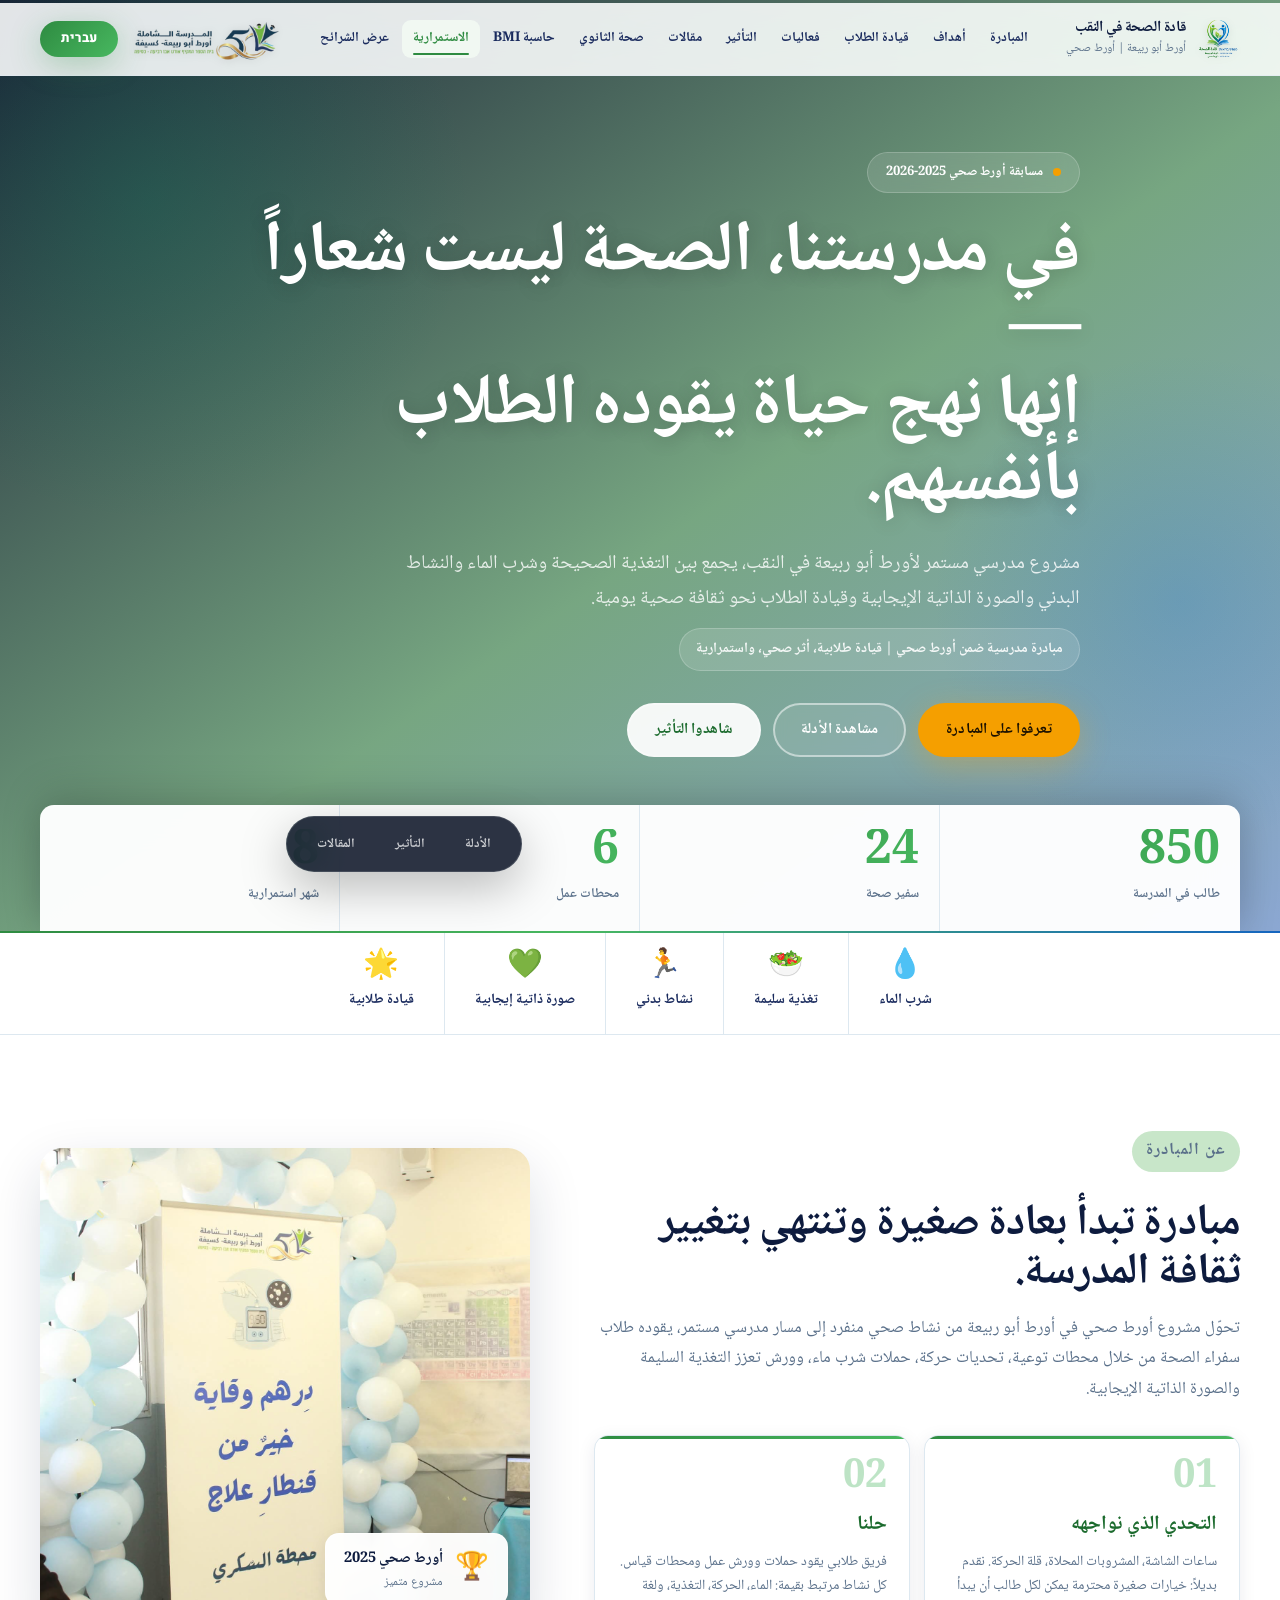
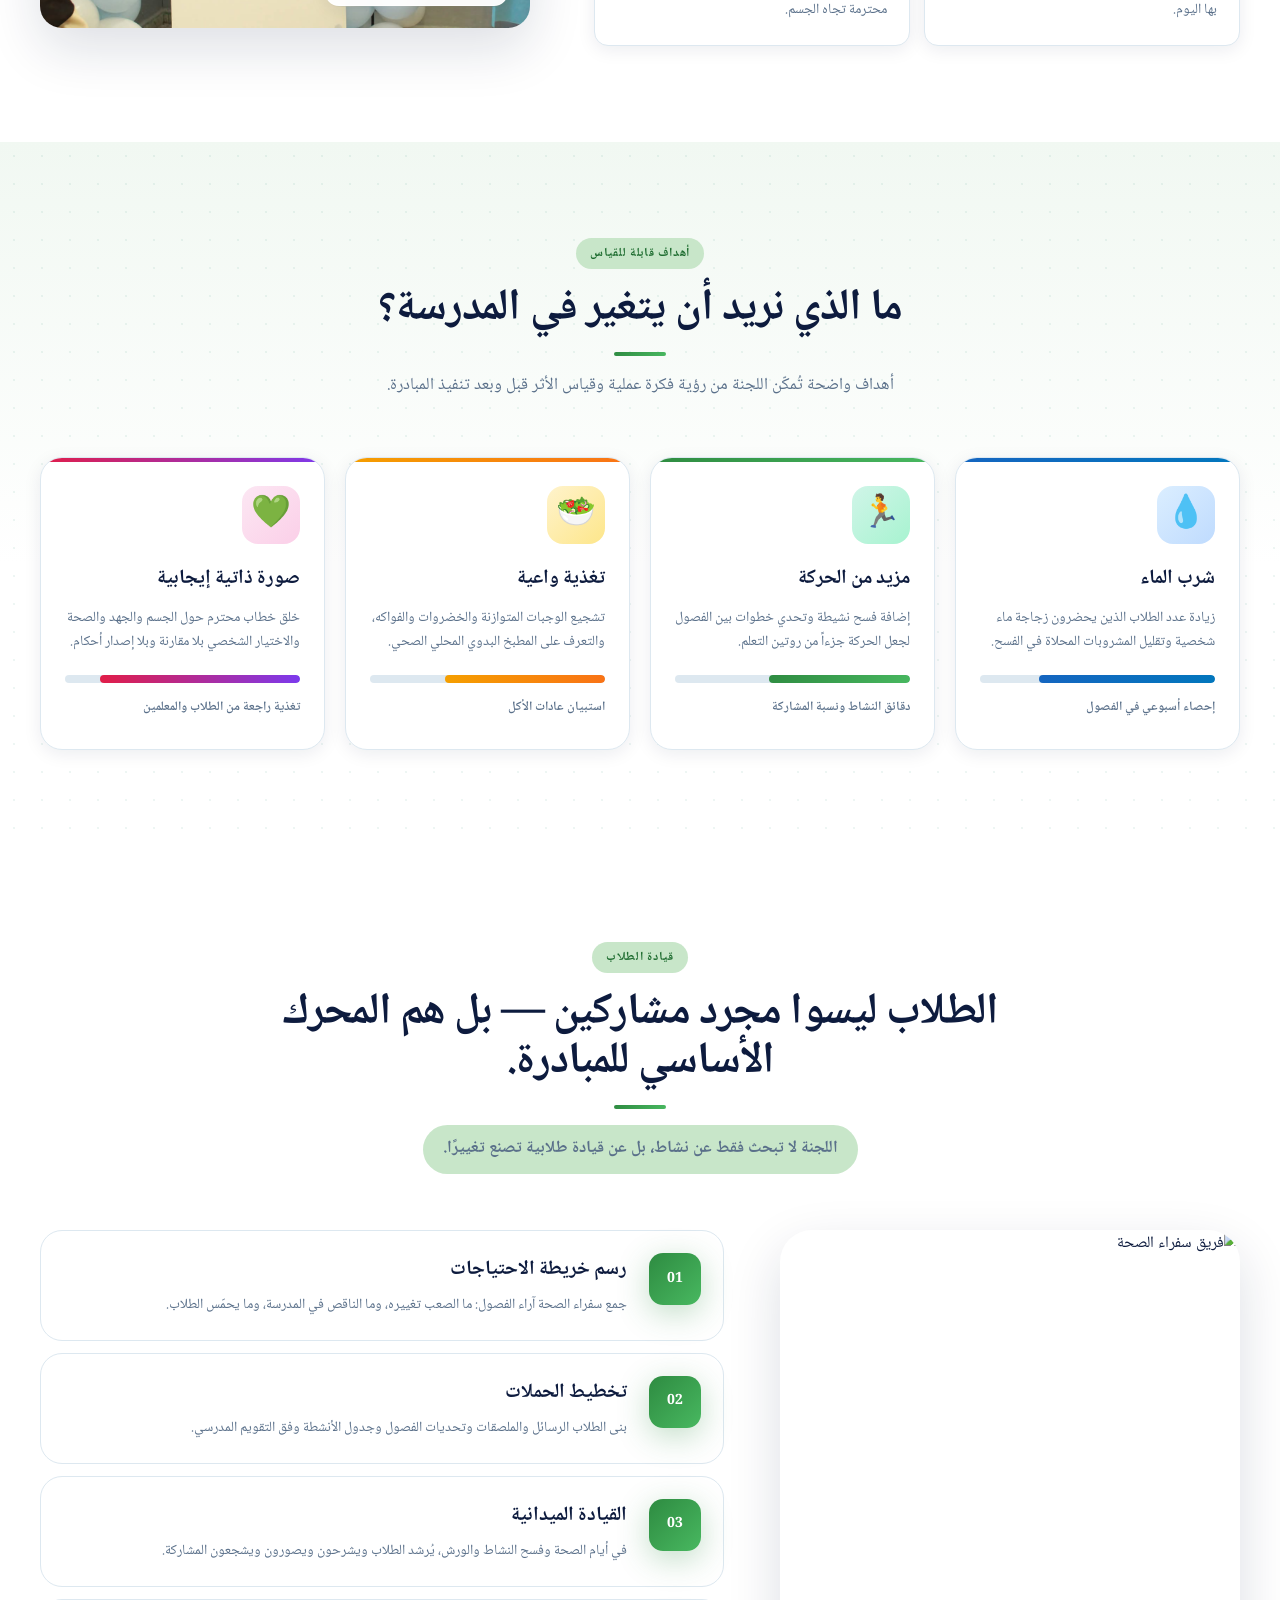
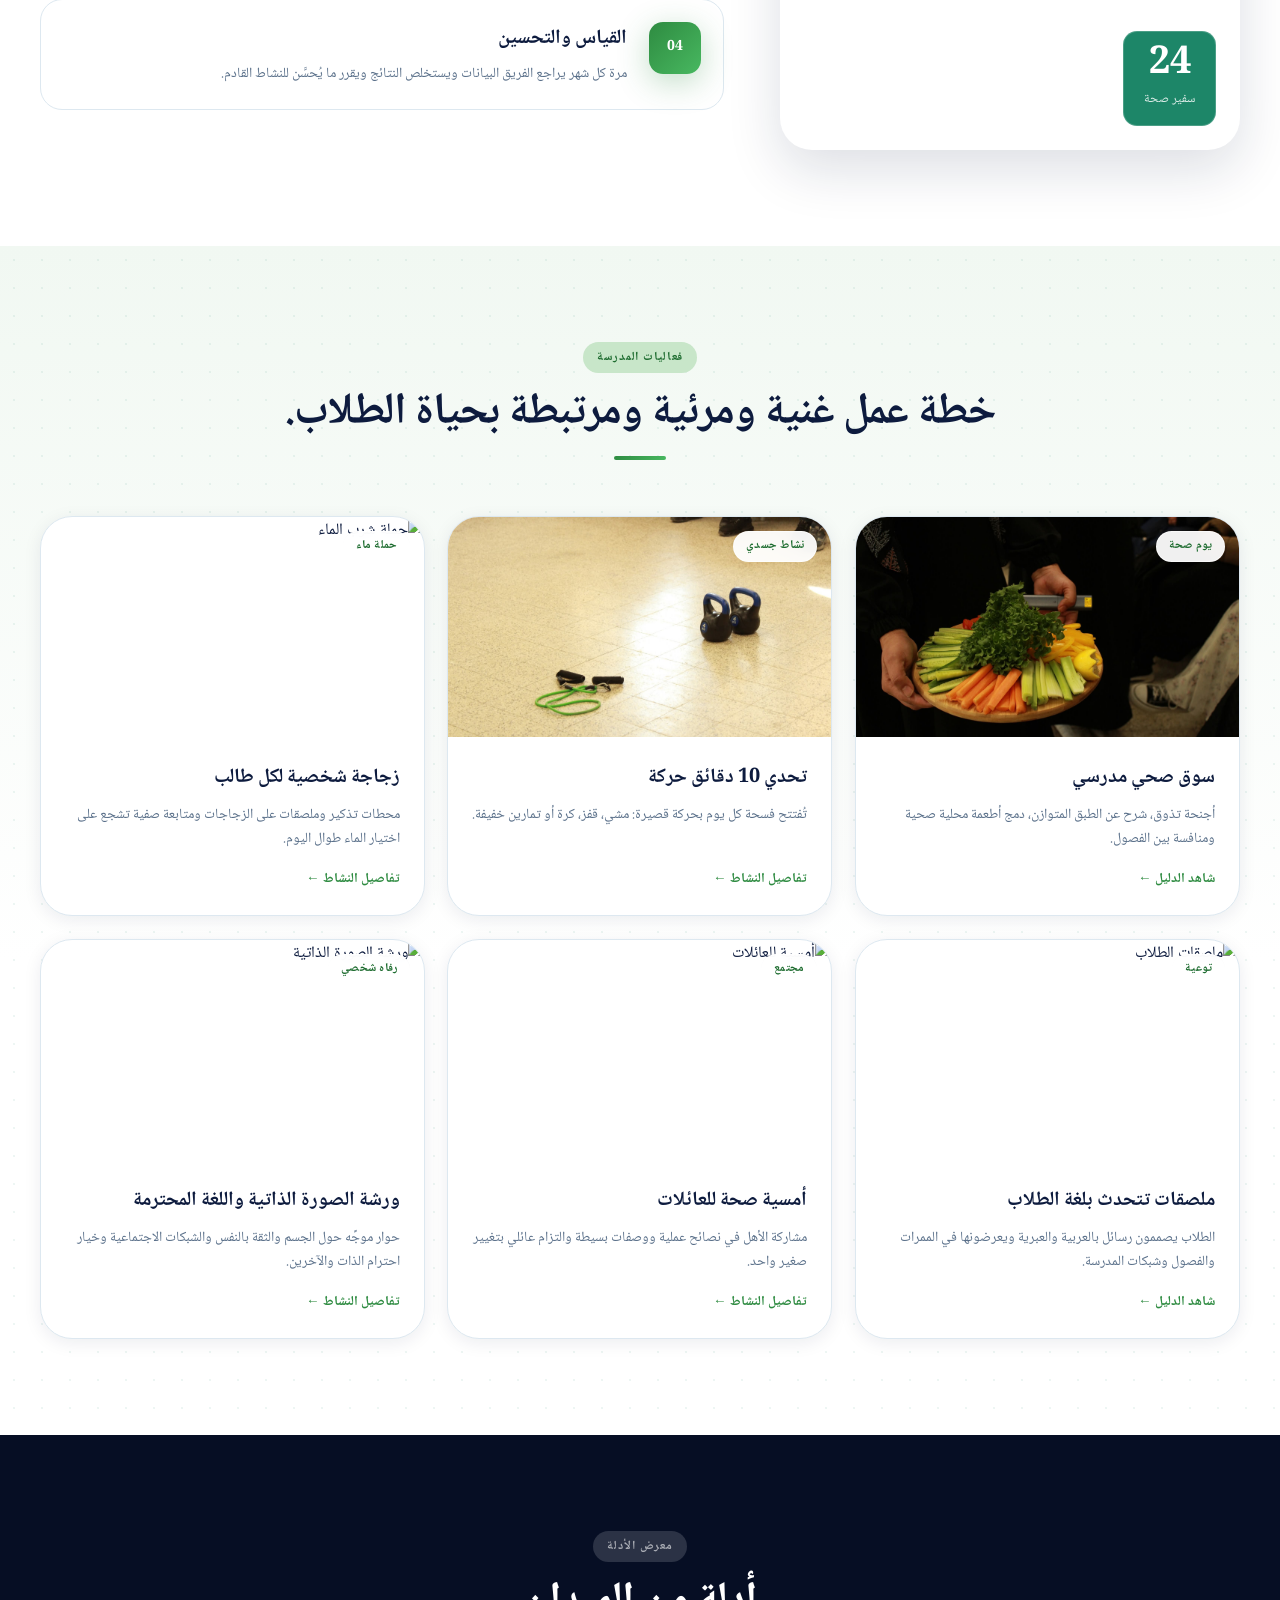
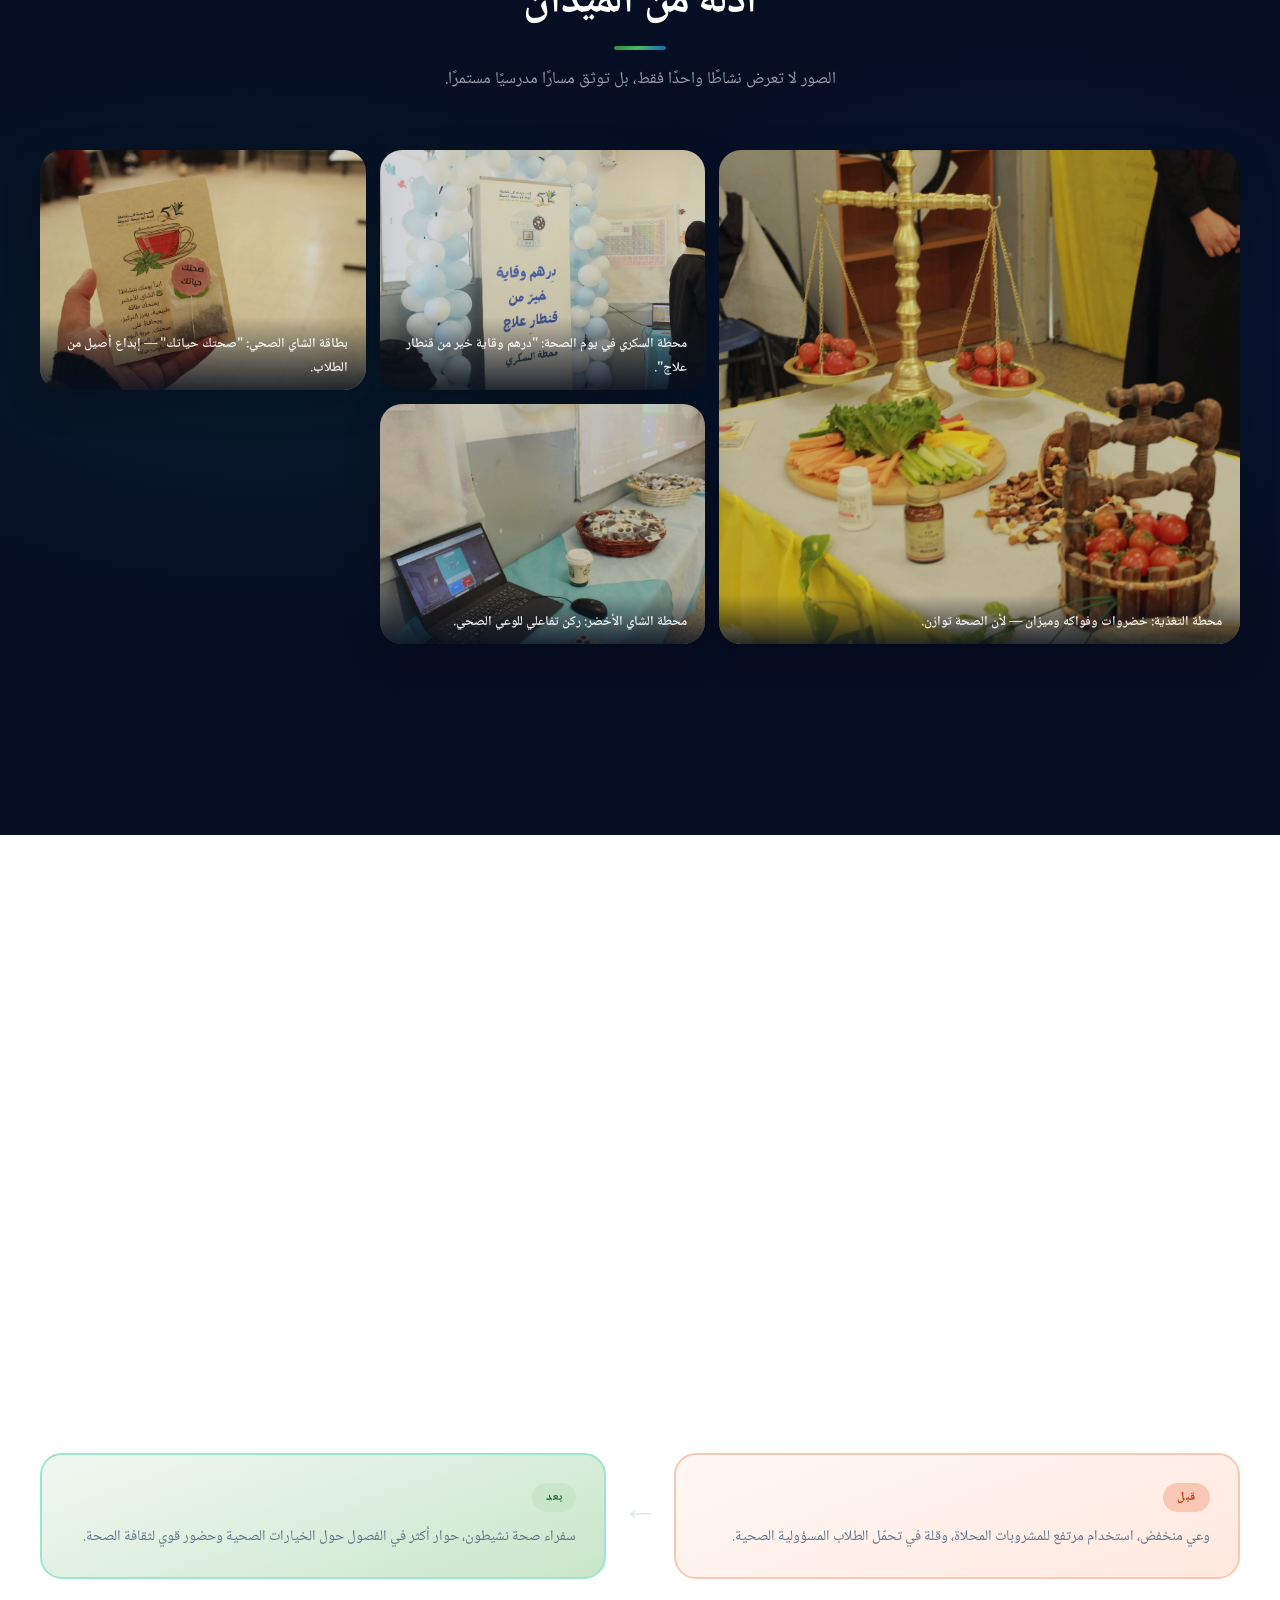
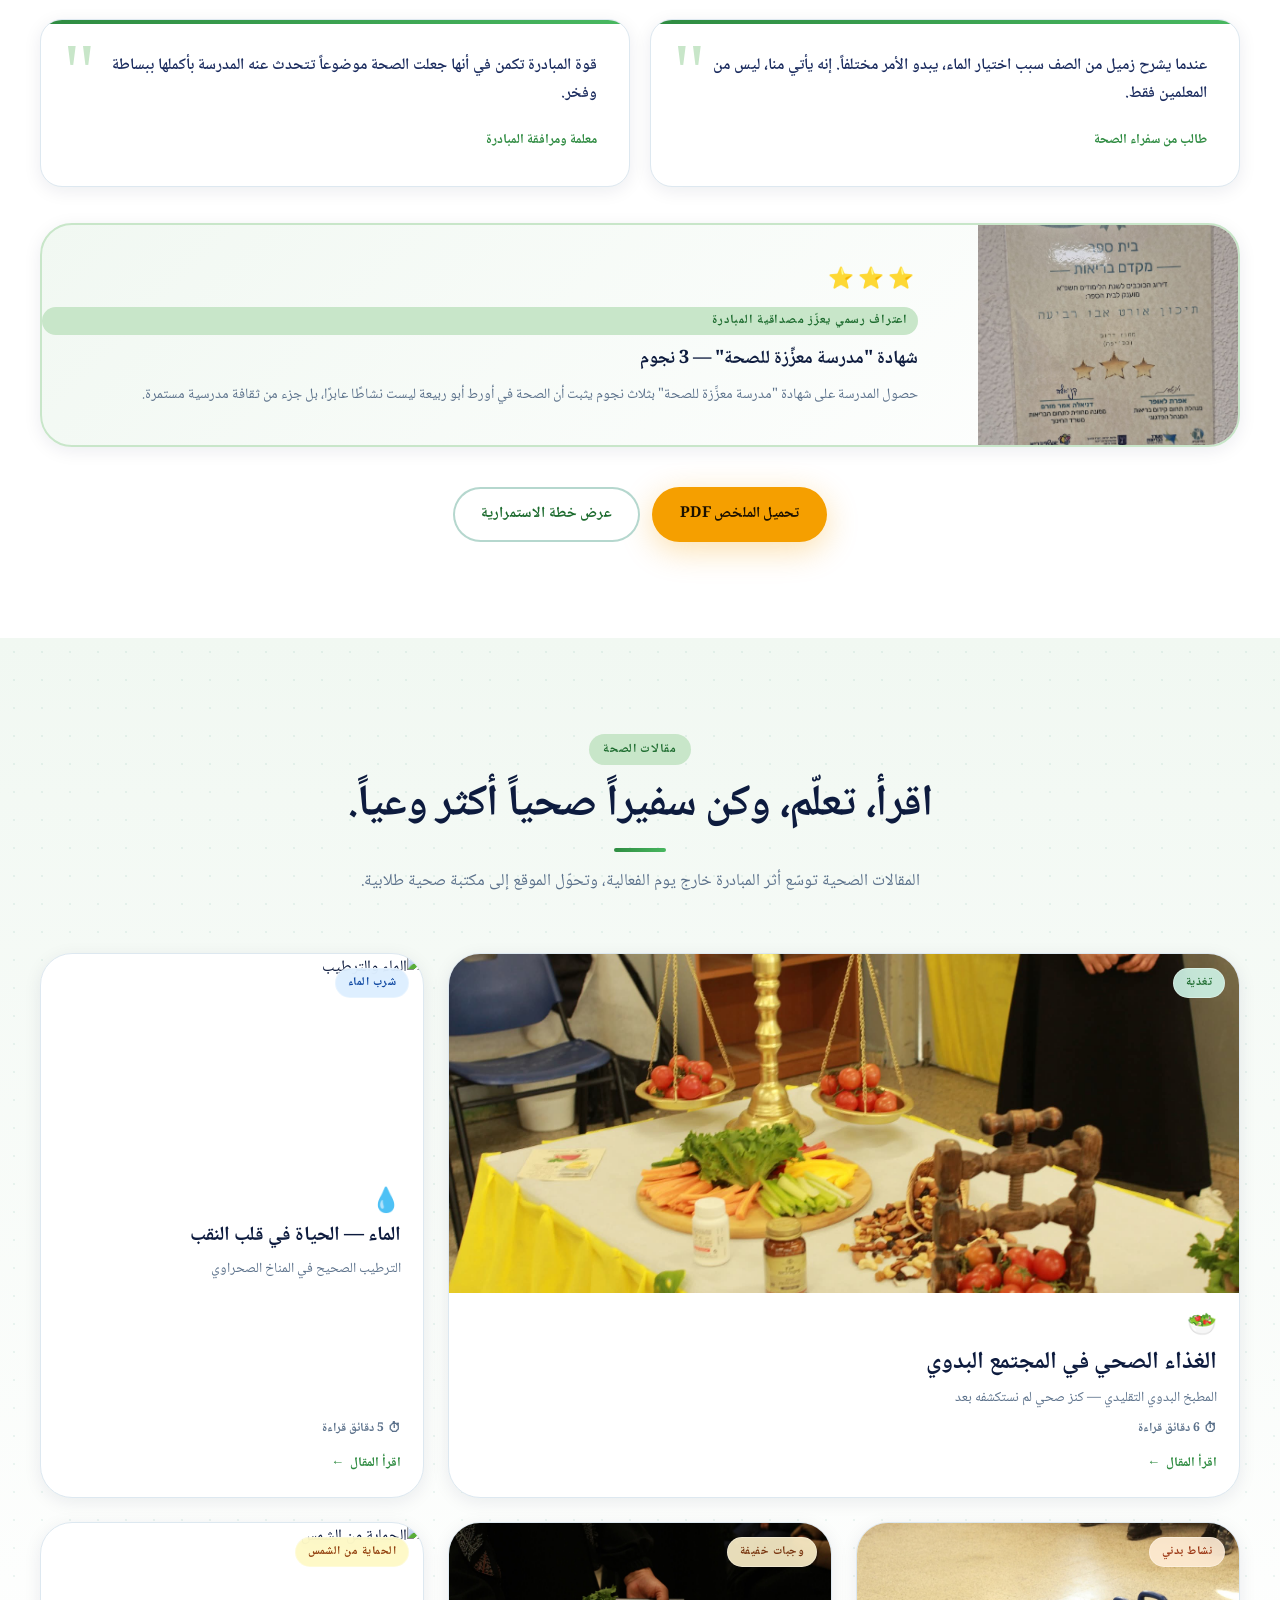
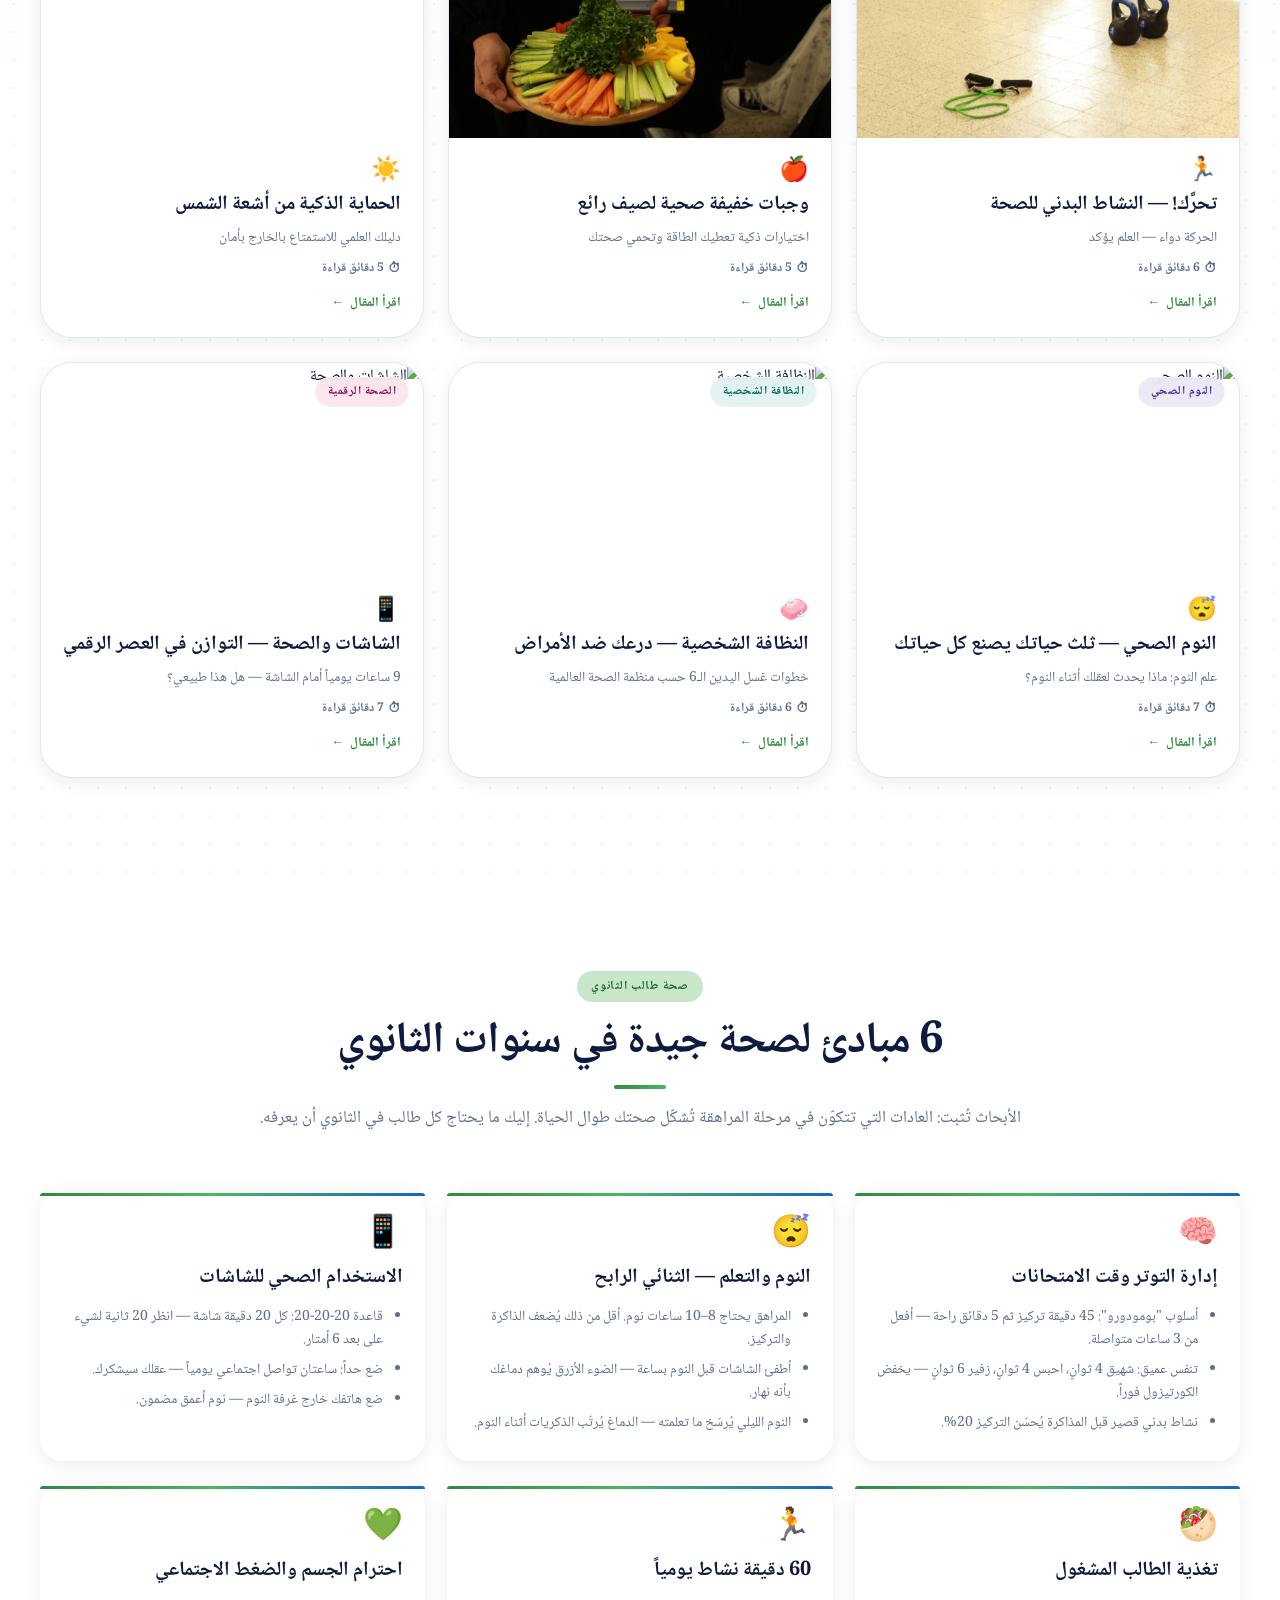
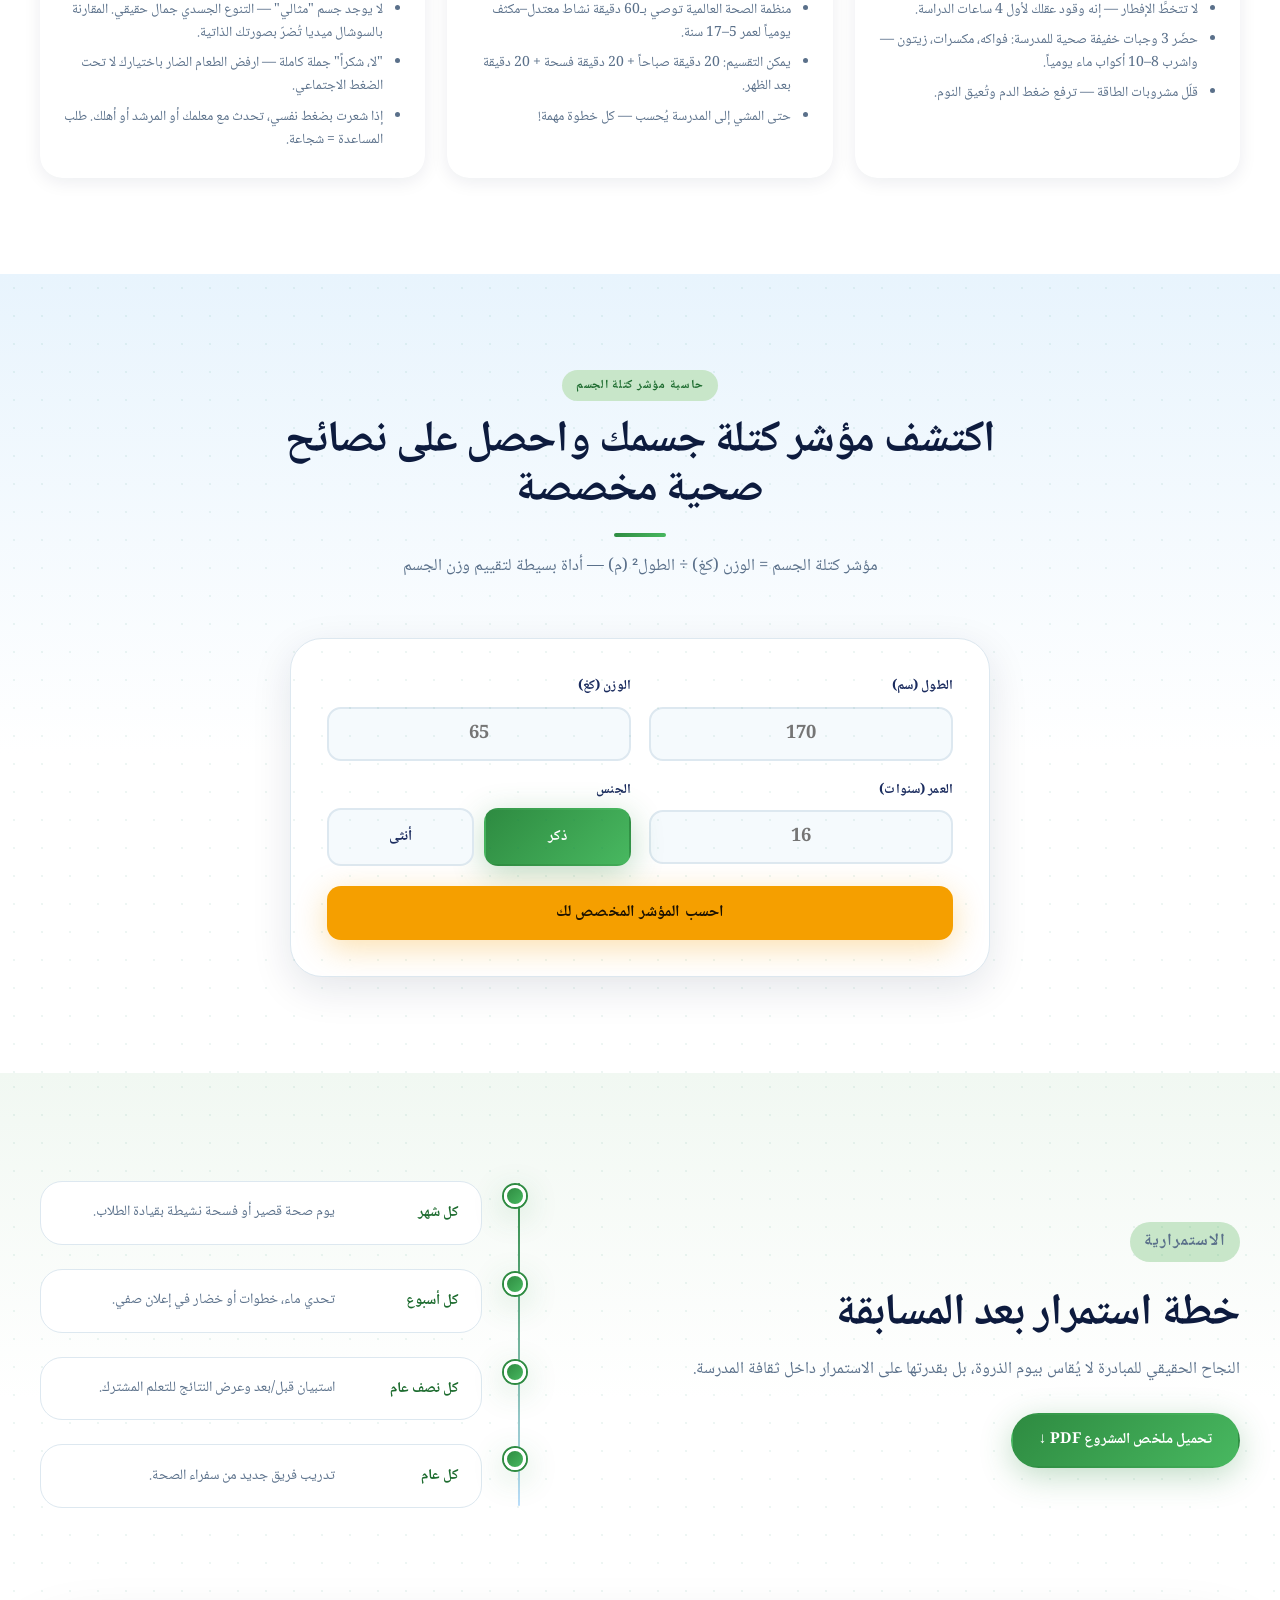
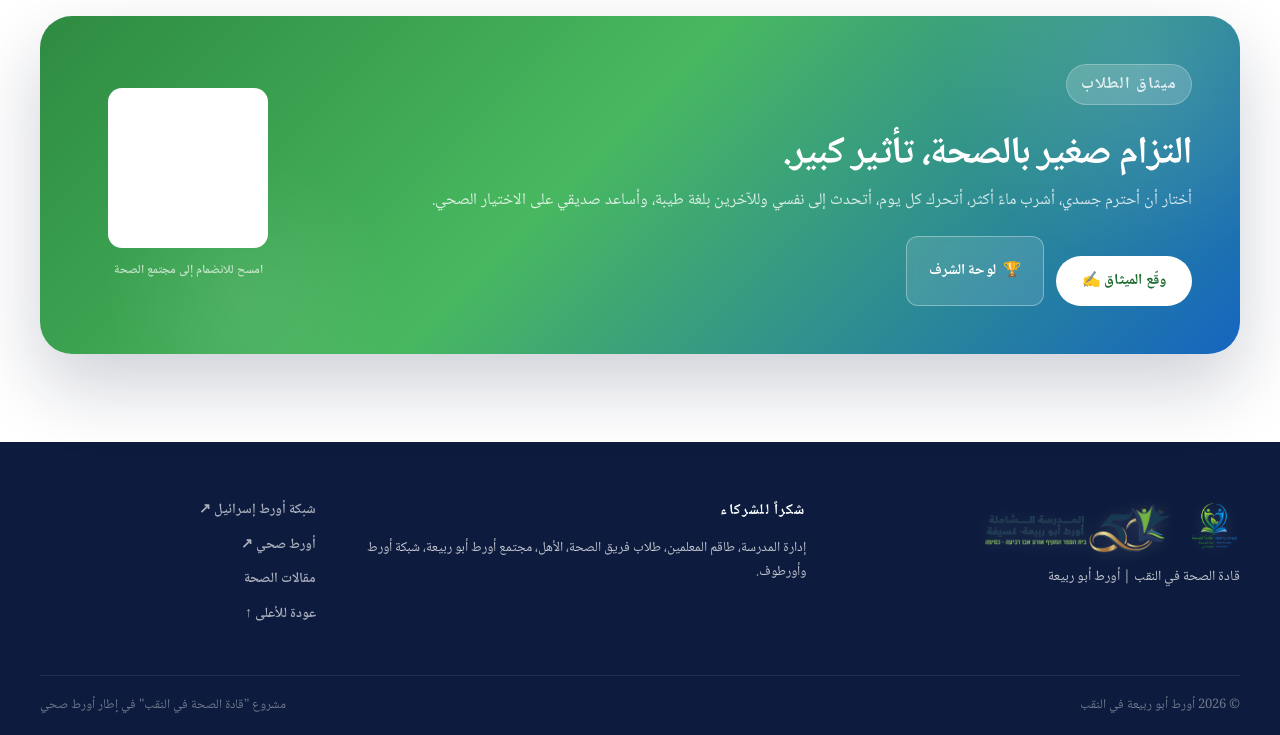
==== index.html @ 611105e6 "تنظيم الملفات: إزالة أنماط inline واستبدالها بكلاسات CSS - استبدال 3 أنماط inline للفئات (نوم/نظافة/" ====
<!DOCTYPE html>
<html lang="ar" dir="rtl">
<head>
  <meta charset="UTF-8">
  <meta name="viewport" content="width=device-width, initial-scale=1.0">
  <meta name="description" content="مبادرة طلابية مستمرة في أورط أبو ربيعة ضمن أورط صحي، تعزز شرب الماء، التغذية السليمة، النشاط البدني، الصورة الذاتية الإيجابية وقيادة الطلاب.">
  <meta name="theme-color" content="#0e7c66">
  <meta property="og:type" content="website">
  <meta property="og:locale" content="ar_AR">
  <meta property="og:title" content="قادة الصحة في النقب | أورط أبو ربيعة - אורט בריא">
  <meta property="og:description" content="مبادرة طلابية مستمرة في أورط أبو ربيعة ضمن أورط صحي، تعزز شرب الماء، التغذية السليمة، النشاط البدني، الصورة الذاتية الإيجابية وقيادة الطلاب.">
  <meta property="og:image" content="https://aamergamal318-source.github.io/SehaNoor/images/certificate.jpeg">
  <meta name="twitter:card" content="summary_large_image">
  <title>قادة الصحة في النقب | أورط أبو ربيعة - אורט בריא</title>
  <link rel="preconnect" href="https://fonts.googleapis.com">
  <link rel="preconnect" href="https://fonts.gstatic.com" crossorigin>
  <link href="https://fonts.googleapis.com/css2?family=Heebo:wght@300;400;500;600;700;800;900&family=Noto+Naskh+Arabic:wght@400;500;600;700&display=swap" rel="stylesheet">
  <link rel="stylesheet" href="styles.css">
</head>
<body>

  <!-- Scroll progress -->
  <div class="scroll-prog" id="scrollProg" aria-hidden="true"></div>

  <a class="skip-link" href="#initiative" data-he="דלגו לתוכן המרכזי">انتقل إلى المحتوى الرئيسي</a>

  <!-- ══════════════════════════════════════
       HEADER
  ══════════════════════════════════════ -->
  <header class="site-header" id="siteHeader">
    <div class="container header-inner">

      <a class="brand" href="#top" aria-label="قادة الصحة في النقب">
        <img src="logo/logo.png" class="brand-logo-img" alt="">
        <div class="brand-text">
          <strong data-he="מובילי בריאות בנגב">قادة الصحة في النقب</strong>
          <small data-he="אורט אבו רביעה | אורט בריא">أورط أبو ربيعة | أورط صحي</small>
        </div>
      </a>

      <button class="menu-toggle" id="menuToggle" aria-label="افتح القائمة" aria-expanded="false">
        <span></span><span></span><span></span>
      </button>

      <nav class="main-nav" id="mainNav" aria-label="التنقل الرئيسي">
        <a href="#initiative" data-he="היוזמה">المبادرة</a>
        <a href="#goals"      data-he="יעדים">أهداف</a>
        <a href="#leadership" data-he="מנהיגות תלמידים">قيادة الطلاب</a>
        <a href="#activities" data-he="פעילויות">فعاليات</a>
        <a href="#impact"     data-he="השפעה">التأثير</a>
        <a href="#articles"      data-he="מאמרים">مقالات</a>
        <a href="#teens"         data-he="בריאות מתבגרים">صحة الثانوي</a>
        <a href="#bmi"           data-he="מחשבון BMI">حاسبة BMI</a>
        <a href="#sustainability" data-he="המשכיות">الاستمرارية</a>
        <a href="presentation.html" data-he="מצגת">عرض الشرائح</a>
      </nav>

      <img src="logo/school-logo.png" class="hdr-school-logo" alt="المدرسة الشاملة أورط أبو ربيعة">
      <button class="lang-toggle" id="langToggle" aria-label="עברית">עברית</button>
    </div>
  </header>

  <main id="top">

    <!-- ══════════════════════════════════════
         HERO
    ══════════════════════════════════════ -->
    <section class="hero" aria-labelledby="heroTitle">
      <div class="hero-bg">
        <img
          src="https://images.unsplash.com/photo-1571019613914-85f342c6a11e?w=1920&auto=format&q=80"
          alt=""
          loading="eager"
          fetchpriority="high">
      </div>
      <div class="hero-overlay"></div>

      <div class="container hero-body">
        <div class="hero-badge">
          <span class="badge-pulse" aria-hidden="true"></span>
          <span data-he="תחרות אורט בריא 2025-2026">مسابقة أورط صحي 2025-2026</span>
        </div>

        <h1 id="heroTitle" data-he="בבית הספר שלנו בריאות היא לא סיסמה — היא דרך חיים שמובילים התלמידים בעצמם.">
          في مدرستنا، الصحة ليست شعاراً —<br class="hero-br"> إنها نهج حياة يقوده الطلاب بأنفسهم.
        </h1>

        <p class="hero-copy" data-he="מיזם בית ספרי מתמשך של אורט אבו רביעה בנגב, המחבר תזונה נכונה, שתיית מים, פעילות גופנית, דימוי עצמי חיובי ומנהיגות תלמידים לתרבות בריאות יומיומית.">
          مشروع مدرسي مستمر لأورط أبو ربيعة في النقب، يجمع بين التغذية الصحيحة وشرب الماء والنشاط البدني والصورة الذاتية الإيجابية وقيادة الطلاب نحو ثقافة صحية يومية.
        </p>
        <p class="hero-subbadge" data-he="מיזם בית ספרי במסגרת אורט בריא | מנהיגות תלמידים, השפעה בריאותית והמשכיות">
          مبادرة مدرسية ضمن أورط صحي | قيادة طلابية، أثر صحي، واستمرارية
        </p>

        <div class="hero-actions">
          <a class="btn btn-primary" href="#initiative" data-he="הכירו את המיזם">تعرفوا على المبادرة</a>
          <a class="btn btn-ghost"   href="#gallery"    data-he="צפו בהוכחות">مشاهدة الأدلة</a>
          <a class="btn btn-soft" href="#impact" data-he="ראו את ההשפעה">شاهدوا التأثير</a>
        </div>
      </div>

      <!-- يمكن تعديل هذه الأرقام حسب بيانات المدرسة الحقيقية -->
      <div class="container hero-stats" aria-label="أرقام المبادرة">
        <div class="hs-item">
          <strong data-count="850">850</strong>
          <span data-he="תלמידים בקהילת בית הספר">طالب في المدرسة</span>
        </div>
        <div class="hs-item">
          <strong data-count="24">24</strong>
          <span data-he="שגרירי בריאות תלמידים">سفير صحة</span>
        </div>
        <div class="hs-item">
          <strong data-count="6">6</strong>
          <span data-he="תחנות פעולה במיזם">محطات عمل</span>
        </div>
        <div class="hs-item">
          <strong data-count="8">8</strong>
          <span data-he="חודשי המשכיות מתוכננים">شهر استمرارية</span>
        </div>
      </div>
    </section>

    <!-- ══════════════════════════════════════
         VALUES STRIP
    ══════════════════════════════════════ -->
    <section class="values-strip" aria-label="قيم المبادرة">
      <div class="container vs-inner">
        <div class="vs-item">
          <span class="vs-ico" aria-hidden="true">💧</span>
          <span data-he="שתיית מים">شرب الماء</span>
        </div>
        <div class="vs-divider" aria-hidden="true"></div>
        <div class="vs-item">
          <span class="vs-ico" aria-hidden="true">🥗</span>
          <span data-he="תזונה נכונה">تغذية سليمة</span>
        </div>
        <div class="vs-divider" aria-hidden="true"></div>
        <div class="vs-item">
          <span class="vs-ico" aria-hidden="true">🏃</span>
          <span data-he="פעילות גופנית">نشاط بدني</span>
        </div>
        <div class="vs-divider" aria-hidden="true"></div>
        <div class="vs-item">
          <span class="vs-ico" aria-hidden="true">💚</span>
          <span data-he="דימוי עצמי חיובי">صورة ذاتية إيجابية</span>
        </div>
        <div class="vs-divider" aria-hidden="true"></div>
        <div class="vs-item">
          <span class="vs-ico" aria-hidden="true">🌟</span>
          <span data-he="מנהיגות תלמידים">قيادة طلابية</span>
        </div>
      </div>
    </section>

    <!-- ══════════════════════════════════════
         INITIATIVE
    ══════════════════════════════════════ -->
    <section class="section" id="initiative">
      <div class="container split-layout">

        <div class="split-text reveal">
          <p class="eyebrow" data-he="על היוזמה">عن المبادرة</p>
          <h2 data-he="מיזם שמתחיל בהרגל קטן ומסתיים בשינוי תרבות בית ספרית.">مبادرة تبدأ بعادة صغيرة وتنتهي بتغيير ثقافة المدرسة.</h2>
          <p data-he="אורט אבו רביעה הפכה את אורט בריא ממיזם נקודתי למסלול בית ספרי מתמשך בהובלת שגרירי בריאות: תחנות הסברה, אתגרי תנועה, קמפיינים לשתיית מים וסדנאות תזונה ודימוי עצמי חיובי.">تحوّل مشروع أورط صحي في أورط أبو ربيعة من نشاط صحي منفرد إلى مسار مدرسي مستمر، يقوده طلاب سفراء الصحة من خلال محطات توعية، تحديات حركة، حملات شرب ماء، وورش تعزز التغذية السليمة والصورة الذاتية الإيجابية.</p>

          <div class="dual-card">
            <div class="dc-item">
              <div class="dc-num" aria-hidden="true">01</div>
              <h3 data-he="האתגר שאנו פוגשים">التحدي الذي نواجهه</h3>
              <p data-he="שעות מסך, משקאות ממותקים, מיעוט תנועה ושיח לא בריא על גוף. אנו מציעים בחירות קטנות שכל תלמיד יכול להתחיל כבר היום.">ساعات الشاشة، المشروبات المحلاة، قلة الحركة. نقدم بديلاً: خيارات صغيرة محترمة يمكن لكل طالب أن يبدأ بها اليوم.</p>
            </div>
            <div class="dc-item">
              <div class="dc-num" aria-hidden="true">02</div>
              <h3 data-he="הפתרון שלנו">حلنا</h3>
              <p data-he="נבחרת תלמידים מובילה קמפיינים, אתגרים וסדנאות. כל פעילות מחוברת לערך: מים, תנועה, תזונה ושפה מכבדת כלפי הגוף.">فريق طلابي يقود حملات وورش عمل ومحطات قياس. كل نشاط مرتبط بقيمة: الماء، الحركة، التغذية، ولغة محترمة تجاه الجسم.</p>
            </div>
          </div>
        </div>

        <div class="split-img reveal">
          <img
            src="images/diabetes-station.jpeg"
            alt="محطة السكري في يوم الصحة - درهم وقاية خير من قنطار علاج"
            loading="lazy">
          <div class="img-badge">
            <span class="ib-emoji" aria-hidden="true">🏆</span>
            <div>
              <strong data-he="אורט בריא 2025">أورط صحي 2025</strong>
              <small data-he="מיזם מצטיין">مشروع متميز</small>
            </div>
          </div>
        </div>

      </div>
    </section>

    <!-- ══════════════════════════════════════
         GOALS
    ══════════════════════════════════════ -->
    <section class="section band" id="goals">
      <div class="container">
        <div class="section-heading reveal">
          <p class="eyebrow" data-he="יעדים מדידים">أهداف قابلة للقياس</p>
          <h2 data-he="מה נרצה לראות משתנה בבית הספר?">ما الذي نريد أن يتغير في المدرسة؟</h2>
          <p data-he="יעדים ברורים שמאפשרים לוועדה לראות רעיון עקבי, פעולה מדידה ויכולת השוואה לפני ואחרי.">أهداف واضحة تُمكّن اللجنة من رؤية فكرة عملية وقياس الأثر قبل وبعد تنفيذ المبادرة.</p>
        </div>

        <div class="goal-grid">
          <article class="goal-card reveal">
            <div class="gc-icon water" aria-hidden="true">💧</div>
            <h3 data-he="שתיית מים">شرب الماء</h3>
            <p data-he="הגדלת מספר התלמידים שמגיעים עם בקבוק מים אישי והפחתת משקאות ממותקים בהפסקות.">زيادة عدد الطلاب الذين يحضرون زجاجة ماء شخصية وتقليل المشروبات المحلاة في الفسح.</p>
            <div class="gc-meter">
              <div class="gc-bar"><div class="gc-fill" style="--p:75"></div></div>
              <b data-he="מדד: ספירה שבועית בכיתות">إحصاء أسبوعي في الفصول</b>
            </div>
          </article>

          <article class="goal-card reveal">
            <div class="gc-icon move" aria-hidden="true">🏃</div>
            <h3 data-he="יותר תנועה">مزيد من الحركة</h3>
            <p data-he="הוספת הפסקות פעילות ואתגר צעדים בין-כיתתי כדי להפוך תנועה לחלק משגרת הלמידה.">إضافة فسح نشيطة وتحدي خطوات بين الفصول لجعل الحركة جزءاً من روتين التعلم.</p>
            <div class="gc-meter">
              <div class="gc-bar"><div class="gc-fill" style="--p:60"></div></div>
              <b data-he="מדד: דקות פעילות ושיעור השתתפות">دقائق النشاط ونسبة المشاركة</b>
            </div>
          </article>

          <article class="goal-card reveal">
            <div class="gc-icon food" aria-hidden="true">🥗</div>
            <h3 data-he="תזונה מודעת">تغذية واعية</h3>
            <p data-he="עידוד ארוחות מאוזנות, ירקות ופירות, והיכרות עם מטבח מקומי בריא מתוך התרבות הבדואית.">تشجيع الوجبات المتوازنة والخضروات والفواكه، والتعرف على المطبخ البدوي المحلي الصحي.</p>
            <div class="gc-meter">
              <div class="gc-bar"><div class="gc-fill" style="--p:68"></div></div>
              <b data-he="מדד: שאלון הרגלי אכילה">استبيان عادات الأكل</b>
            </div>
          </article>

          <article class="goal-card reveal">
            <div class="gc-icon heart" aria-hidden="true">💚</div>
            <h3 data-he="דימוי עצמי חיובי">صورة ذاتية إيجابية</h3>
            <p data-he="יצירת שיח מכבד על גוף, מאמץ, בריאות ובחירה אישית ללא השוואה וללא שיפוטיות.">خلق خطاب محترم حول الجسم والجهد والصحة والاختيار الشخصي بلا مقارنة وبلا إصدار أحكام.</p>
            <div class="gc-meter">
              <div class="gc-bar"><div class="gc-fill" style="--p:85"></div></div>
              <b data-he="מדד: משוב תלמידים ומחנכים">تغذية راجعة من الطلاب والمعلمين</b>
            </div>
          </article>
        </div>
      </div>
    </section>

    <!-- ══════════════════════════════════════
         LEADERSHIP
    ══════════════════════════════════════ -->
    <section class="section" id="leadership">
      <div class="container">
        <div class="section-heading reveal">
          <p class="eyebrow" data-he="מנהיגות תלמידים">قيادة الطلاب</p>
          <h2 data-he="התלמידים אינם רק משתתפים — הם המנוע של המיזם.">الطلاب ليسوا مجرد مشاركين — بل هم المحرك الأساسي للمبادرة.</h2>
          <p class="section-note" data-he="הוועדה אינה מחפשת רק פעילות, אלא מנהיגות תלמידים שמייצרת שינוי.">اللجنة لا تبحث فقط عن نشاط، بل عن قيادة طلابية تصنع تغييرًا.</p>
        </div>

        <div class="leadership-layout">
          <div class="ldr-photo reveal">
            <img
              src="https://images.unsplash.com/photo-1577896851231-70ef18881754?w=900&auto=format&q=80"
              alt="فريق سفراء الصحة"
              loading="lazy">
            <div class="ldr-badge">
              <strong data-count="24">24</strong>
              <small data-he="שגרירי בריאות">سفير صحة</small>
            </div>
          </div>

          <div class="steps reveal">
            <div class="step">
              <div class="step-n">01</div>
              <div>
                <h3 data-he="מיפוי צרכים">رسم خريطة الاحتياجات</h3>
                <p data-he="שגרירי הבריאות אספו קולות מהכיתות: מה קשה לשנות, מה חסר בבית הספר ומה יכול להלהיב תלמידים.">جمع سفراء الصحة آراء الفصول: ما الصعب تغييره، وما الناقص في المدرسة، وما يحمّس الطلاب.</p>
              </div>
            </div>
            <div class="step">
              <div class="step-n">02</div>
              <div>
                <h3 data-he="תכנון קמפיינים">تخطيط الحملات</h3>
                <p data-he="התלמידים בנו מסרים, כרזות, אתגרי כיתות וסדר פעילויות המותאם ללוח השנה הבית ספרי.">بنى الطلاب الرسائل والملصقات وتحديات الفصول وجدول الأنشطة وفق التقويم المدرسي.</p>
              </div>
            </div>
            <div class="step">
              <div class="step-n">03</div>
              <div>
                <h3 data-he="הובלה בשטח">القيادة الميدانية</h3>
                <p data-he="בימי בריאות, בהפסקות פעילות ובסדנאות, התלמידים מנחים, מסבירים, מצלמים ומעודדים השתתפות.">في أيام الصحة وفسح النشاط والورش، يُرشد الطلاب ويشرحون ويصورون ويشجعون المشاركة.</p>
              </div>
            </div>
            <div class="step">
              <div class="step-n">04</div>
              <div>
                <h3 data-he="מדידה ושיפור">القياس والتحسين</h3>
                <p data-he="אחת לחודש הנבחרת בודקת נתונים, מסיקה מסקנות ומחליטה מה לשפר לקראת הפעילות הבאה.">مرة كل شهر يراجع الفريق البيانات ويستخلص النتائج ويقرر ما يُحسَّن للنشاط القادم.</p>
              </div>
            </div>
          </div>
        </div>
      </div>
    </section>

    <!-- ══════════════════════════════════════
         ACTIVITIES
    ══════════════════════════════════════ -->
    <section class="section band" id="activities">
      <div class="container">
        <div class="section-heading reveal">
          <p class="eyebrow" data-he="פעילויות בית הספר">فعاليات المدرسة</p>
          <h2 data-he="תוכנית פעולה עשירה, נראית לעין ומחוברת לחיי התלמידים.">خطة عمل غنية ومرئية ومرتبطة بحياة الطلاب.</h2>
        </div>

        <div class="activity-grid">
          <article class="act-card reveal">
            <div class="act-img">
              <img src="images/food-platter.jpeg"
                   alt="طبق خضروات صحية من مطبخنا المحلي" loading="lazy">
              <span class="act-tag" data-he="יום בריאות">يوم صحة</span>
            </div>
            <div class="act-body">
              <h3 data-he="שוק בריא בית ספרי">سوق صحي مدرسي</h3>
              <p data-he="דוכני טעימות, הסבר על צלחת מאוזנת, שילוב מאכלים מקומיים בריאים ותחרות כיתתית.">أجنحة تذوق، شرح عن الطبق المتوازن، دمج أطعمة محلية صحية ومنافسة بين الفصول.</p>
              <a class="act-link" href="#gallery" data-he="צפו בהוכחה">شاهد الدليل</a>
            </div>
          </article>

          <article class="act-card reveal">
            <div class="act-img">
              <img src="images/exercise-equipment.jpeg"
                   alt="أدوات التمرين في المدرسة" loading="lazy">
              <span class="act-tag" data-he="פעילות גופנית">نشاط جسدي</span>
            </div>
            <div class="act-body">
              <h3 data-he="אתגר 10 דקות תנועה">تحدي 10 دقائق حركة</h3>
              <p data-he="בכל יום נפתחת הפסקה אחת בתנועה קצרה: הליכה, קפיצה, משחק כדור או תרגילי כוח קלים.">تُفتتح فسحة كل يوم بحركة قصيرة: مشي، قفز، كرة أو تمارين خفيفة.</p>
              <a class="act-link" href="#gallery" data-he="פרטי הפעילות">تفاصيل النشاط</a>
            </div>
          </article>

          <article class="act-card reveal">
            <div class="act-img">
              <img src="https://images.unsplash.com/photo-1548839140-29a749e1cf4d?w=800&auto=format&q=80"
                   alt="حملة شرب الماء" loading="lazy">
              <span class="act-tag" data-he="קמפיין מים">حملة ماء</span>
            </div>
            <div class="act-body">
              <h3 data-he="בקבוק אישי לכל תלמיד">زجاجة شخصية لكل طالب</h3>
              <p data-he="עמדות תזכורת, מדבקות על בקבוקים ומעקב כיתתי שמעודד בחירה במים לאורך היום.">محطات تذكير وملصقات على الزجاجات ومتابعة صفية تشجع على اختيار الماء طوال اليوم.</p>
              <a class="act-link" href="#impact" data-he="פרטי הפעילות">تفاصيل النشاط</a>
            </div>
          </article>

          <article class="act-card reveal">
            <div class="act-img">
              <img src="https://images.unsplash.com/photo-1503676260728-1c00da094a0b?w=800&auto=format&q=80"
                   alt="ملصقات الطلاب" loading="lazy">
              <span class="act-tag" data-he="הסברה">توعية</span>
            </div>
            <div class="act-body">
              <h3 data-he="כרזות שמדברות בגובה העיניים">ملصقات تتحدث بلغة الطلاب</h3>
              <p data-he="תלמידים יוצרים מסרים בעברית ובערבית ומציגים אותם במסדרונות, בכיתות וברשתות בית הספר.">الطلاب يصممون رسائل بالعربية والعبرية ويعرضونها في الممرات والفصول وشبكات المدرسة.</p>
              <a class="act-link" href="#gallery" data-he="צפו בהוכחה">شاهد الدليل</a>
            </div>
          </article>

          <article class="act-card reveal">
            <div class="act-img">
              <img src="https://images.unsplash.com/photo-1529156069898-49953e39b3ac?w=800&auto=format&q=80"
                   alt="أمسية للعائلات" loading="lazy">
              <span class="act-tag" data-he="קהילה">مجتمع</span>
            </div>
            <div class="act-body">
              <h3 data-he="ערב בריאות למשפחות">أمسية صحة للعائلات</h3>
              <p data-he="שיתוף הורים בטיפים מעשיים, מתכונים פשוטים והתחייבות משפחתית לשינוי קטן אחד.">مشاركة الأهل في نصائح عملية ووصفات بسيطة والتزام عائلي بتغيير صغير واحد.</p>
              <a class="act-link" href="#sustainability" data-he="פרטי הפעילות">تفاصيل النشاط</a>
            </div>
          </article>

          <article class="act-card reveal">
            <div class="act-img">
              <img src="https://images.unsplash.com/photo-1524178232363-1fb2b075b655?w=800&auto=format&q=80"
                   alt="ورشة الصورة الذاتية" loading="lazy">
              <span class="act-tag" data-he="רווחה אישית">رفاه شخصي</span>
            </div>
            <div class="act-body">
              <h3 data-he="סדנת דימוי עצמי ושפה מכבדת">ورشة الصورة الذاتية واللغة المحترمة</h3>
              <p data-he="שיחה מודרכת על גוף, ביטחון עצמי, רשתות חברתיות והבחירה להתייחס לעצמנו בכבוד.">حوار موجَّه حول الجسم والثقة بالنفس والشبكات الاجتماعية وخيار احترام الذات والآخرين.</p>
              <a class="act-link" href="#articles" data-he="פרטי הפעילות">تفاصيل النشاط</a>
            </div>
          </article>
        </div>
      </div>
    </section>

    <!-- ══════════════════════════════════════
         GALLERY
    ══════════════════════════════════════ -->
    <section class="section gallery-dark" id="gallery">
      <div class="container">
        <div class="section-heading reveal">
          <p class="eyebrow eyebrow-light" data-he="גלריית הוכחות">معرض الأدلة</p>
          <h2 class="light" data-he="הוכחות מהשטח">أدلة من الميدان</h2>
          <p data-he="התמונות אינן מציגות פעילות אחת בלבד, אלא מתעדות מסלול בית ספרי מתמשך.">الصور لا تعرض نشاطًا واحدًا فقط، بل توثق مسارًا مدرسيًا مستمرًا.</p>
        </div>

        <div class="gallery-grid">
          <figure class="gal-item gal-large reveal">
            <img src="images/food-display.jpeg"
                 alt="عرض الخضروات الصحية مع الميزان الذهبي في محطة التغذية" loading="lazy">
            <figcaption data-he="מחלקת תזונה: ירקות, פירות ומאזניים — כי הבריאות היא איזון.">محطة التغذية: خضروات وفواكه وميزان — لأن الصحة توازن.</figcaption>
          </figure>

          <figure class="gal-item reveal">
            <img src="images/diabetes-station.jpeg"
                 alt="محطة السكري - درهم وقاية خير من قنطار علاج" loading="lazy">
            <figcaption data-he="תחנת סוכרת ביום הבריאות: 'דירהם מניעה עדיף מקנטר טיפול'">محطة السكري في يوم الصحة: "درهم وقاية خير من قنطار علاج".</figcaption>
          </figure>

          <figure class="gal-item reveal">
            <img src="images/tea-card.jpeg"
                 alt="بطاقة صحتك حياتك من المدرسة الشاملة أورط أبو ربيعة" loading="lazy">
            <figcaption data-he="כרטיסיית תה בריא: 'הבריאות שלך — חייך.' יצירה מקורית של תלמידים.">بطاقة الشاي الصحي: "صحتك حياتك" — إبداع أصيل من الطلاب.</figcaption>
          </figure>

          <figure class="gal-item reveal">
            <img src="images/tea-station.jpeg"
                 alt="محطة الشاي الصحي مع الحاسوب التفاعلي" loading="lazy">
            <figcaption data-he="תחנת תה ירוק: פינה אינטראקטיבית לרווחה ומודעות.">محطة الشاي الأخضر: ركن تفاعلي للوعي الصحي.</figcaption>
          </figure>
        </div>
        <div class="section-actions reveal">
          <a class="btn btn-primary" href="#impact" data-he="עברו לתוצאות">الانتقال إلى النتائج</a>
          <a class="btn btn-outline-light" href="#articles" data-he="עיינו במאמרים">تصفح المقالات</a>
        </div>
      </div>
    </section>

    <!-- ══════════════════════════════════════
         IMPACT
    ══════════════════════════════════════ -->
    <section class="section" id="impact">
      <div class="container">
        <div class="section-heading reveal">
          <p class="eyebrow" data-he="תוצאות והשפעה">النتائج والتأثير</p>
          <h2 data-he="מפעילות בריאותית לשינוי בשפת בית הספר.">من نشاط صحي إلى تغيير في لغة المدرسة</h2>
          <p data-he="הסתמכנו על מדידה פשוטה ומתמשכת: השתתפות תלמידים, נוכחות בקבוקי מים, מספר הכיתות המשתתפות ומשוב תלמידים ומורים.">اعتمدنا على قياس بسيط ومستمر: مشاركة الطلاب، حضور زجاجات الماء، عدد الفصول المشاركة، وردود فعل الطلاب والمعلمين.</p>
        </div>

        <!-- يمكن تعديل هذه الأرقام حسب بيانات المدرسة الحقيقية -->
        <div class="impact-stats">
          <article class="imp-stat reveal">
            <div class="is-ring blue">
              <strong data-count="72">72</strong><span class="is-unit">%</span>
            </div>
            <p data-he="מהתלמידים נעשו מודעים יותר להרגלי שתייה">من الطلاب أصبحوا أكثر وعيًا بعادات الشرب</p>
          </article>
          <article class="imp-stat reveal">
            <div class="is-ring green">
              <strong data-count="18">18</strong>
            </div>
            <p data-he="כיתות השתתפו בפעילויות בריאות">صفاً شاركت في الأنشطة الصحية</p>
          </article>
          <article class="imp-stat reveal">
            <div class="is-ring amber">
              <strong data-count="340">340</strong>
            </div>
            <p data-he="בקבוקי מים אישיים בשבוע השיא">زجاجة ماء أُحصيت في أسبوع الذروة</p>
          </article>
        </div>

        <div class="ba-grid reveal">
          <div class="ba-card ba-before">
            <div class="ba-chip" data-he="לפני">قبل</div>
            <p data-he="מודעות נמוכה, שימוש גבוה במשקאות ממותקים, ופחות אחריות תלמידים על בריאות.">وعي منخفض، استخدام مرتفع للمشروبات المحلاة، وقلة في تحمّل الطلاب المسؤولية الصحية.</p>
          </div>
          <div class="ba-arrow" aria-hidden="true">←</div>
          <div class="ba-card ba-after">
            <div class="ba-chip" data-he="אחרי">بعد</div>
            <p data-he="שגרירי בריאות פעילים, שיח כיתתי על בחירות בריאות ונראות גבוהה של המיזם.">سفراء صحة نشيطون، حوار أكثر في الفصول حول الخيارات الصحية وحضور قوي لثقافة الصحة.</p>
          </div>
        </div>

        <div class="quotes-grid">
          <blockquote class="q-card reveal">
            <div class="q-icon" aria-hidden="true">"</div>
            <span data-he='כשחבר מהכיתה מסביר למה לבחור מים, זה נשמע אחרת. זה בא מאיתנו, לא רק מהמורים.'>عندما يشرح زميل من الصف سبب اختيار الماء، يبدو الأمر مختلفاً. إنه يأتي منا، ليس من المعلمين فقط.</span>
            <cite data-he="תלמיד משגרירי הבריאות">طالب من سفراء الصحة</cite>
          </blockquote>
          <blockquote class="q-card reveal">
            <div class="q-icon" aria-hidden="true">"</div>
            <span data-he='הכוח של המיזם הוא בכך שהוא הפך בריאות לנושא שכל בית הספר מדבר עליו בפשטות ובגאווה.'>قوة المبادرة تكمن في أنها جعلت الصحة موضوعاً تتحدث عنه المدرسة بأكملها ببساطة وفخر.</span>
            <cite data-he="מחנכת ומלווה המיזם">معلمة ومرافقة المبادرة</cite>
          </blockquote>
        </div>

        <div class="cert-banner reveal">
          <img src="images/certificate.jpeg"
               alt="شهادة مدرسة معزِّزة للصحة - أورط أبو ربيعة - 3 نجوم" loading="lazy">
          <div class="cert-caption">
            <span class="cert-stars" aria-hidden="true">⭐⭐⭐</span>
            <span class="cert-kicker" data-he="הכרה רשמית המחזקת את אמינות היוזמה">اعتراف رسمي يعزّز مصداقية المبادرة</span>
            <strong data-he="תעודת 'בית ספר מקדם בריאות' — 3 כוכבים">شهادة "مدرسة معزِّزة للصحة" — 3 نجوم</strong>
            <p data-he="קבלת תעודת בית ספר מקדם בריאות בשלושה כוכבים מוכיחה שהבריאות באורט אבו רביעה אינה פעילות חולפת, אלא חלק מתרבות בית ספרית מתמשכת.">حصول المدرسة على شهادة "مدرسة معزِّزة للصحة" بثلاث نجوم يثبت أن الصحة في أورط أبو ربيعة ليست نشاطًا عابرًا، بل جزء من ثقافة مدرسية مستمرة.</p>
          </div>
        </div>
        <div class="section-actions reveal">
          <a class="btn btn-primary" href="assets/ort-bari-summary.html" target="_blank" data-he="הורידו תקציר PDF">تحميل الملخص PDF</a>
          <a class="btn btn-outline" href="#sustainability" data-he="ראו תוכנית המשכיות">عرض خطة الاستمرارية</a>
        </div>

      </div>
    </section>

    <!-- ══════════════════════════════════════
         ARTICLES
    ══════════════════════════════════════ -->
    <section class="section band" id="articles">
      <div class="container">
        <div class="section-heading reveal">
          <p class="eyebrow" data-he="מאמרי בריאות">مقالات الصحة</p>
          <h2 data-he="קרא, למד, והפוך לשגריר בריאות חכם יותר.">اقرأ، تعلّم، وكن سفيراً صحياً أكثر وعياً.</h2>
          <p data-he="מאמרי הבריאות מרחיבים את השפעת היוזמה מעבר ליום הפעילות והופכים את האתר לספריית בריאות תלמידית.">المقالات الصحية توسّع أثر المبادرة خارج يوم الفعالية، وتحوّل الموقع إلى مكتبة صحية طلابية.</p>
        </div>

        <div class="blog-grid">

          <a class="bl-card bl-featured reveal" href="articles/food.html">
            <div class="bl-img">
              <img src="images/food-display.jpeg" alt="الغذاء الصحي في المجتمع البدوي" loading="lazy">
              <span class="bl-cat cat-green" data-he="תזונה">تغذية</span>
            </div>
            <div class="bl-body">
              <span class="bl-ico" aria-hidden="true">🥗</span>
              <h3 data-he="תזונה בריאה בחברה הבדואית">الغذاء الصحي في المجتمع البدوي</h3>
              <p data-he="המטבח הבדואי המסורתי — אוצר בריאותי שעוד לא גילינו">المطبخ البدوي التقليدي — كنز صحي لم نستكشفه بعد</p>
              <span class="bl-read" data-he="6 דקות קריאה">6 دقائق قراءة</span>
              <span class="bl-cta" data-he="קראו מאמר">اقرأ المقال</span>
            </div>
          </a>

          <a class="bl-card reveal" href="articles/water.html">
            <div class="bl-img">
              <img src="https://images.unsplash.com/photo-1548839140-29a749e1cf4d?w=600&auto=format&q=75" alt="الماء والترطيب" loading="lazy">
              <span class="bl-cat cat-blue" data-he="שתיית מים">شرب الماء</span>
            </div>
            <div class="bl-body">
              <span class="bl-ico" aria-hidden="true">💧</span>
              <h3 data-he="מים — חיים בנגב">الماء — الحياة في قلب النقب</h3>
              <p data-he="הידרציה נכונה באקלים מדברי">الترطيب الصحيح في المناخ الصحراوي</p>
              <span class="bl-read" data-he="5 דקות קריאה">5 دقائق قراءة</span>
              <span class="bl-cta" data-he="קראו מאמר">اقرأ المقال</span>
            </div>
          </a>

          <a class="bl-card reveal" href="articles/activity.html">
            <div class="bl-img">
              <img src="images/exercise-equipment.jpeg" alt="النشاط البدني" loading="lazy">
              <span class="bl-cat cat-orange" data-he="פעילות גופנית">نشاط بدني</span>
            </div>
            <div class="bl-body">
              <span class="bl-ico" aria-hidden="true">🏃</span>
              <h3 data-he="זוז! — פעילות גופנית לבריאות">تحرَّك! — النشاط البدني للصحة</h3>
              <p data-he="תנועה היא תרופה — המדע מאשר">الحركة دواء — العلم يؤكد</p>
              <span class="bl-read" data-he="6 דקות קריאה">6 دقائق قراءة</span>
              <span class="bl-cta" data-he="קראו מאמר">اقرأ المقال</span>
            </div>
          </a>

          <a class="bl-card reveal" href="articles/snacks.html">
            <div class="bl-img">
              <img src="images/food-platter.jpeg" alt="وجبات خفيفة صحية" loading="lazy">
              <span class="bl-cat cat-amber" data-he="חטיפים">وجبات خفيفة</span>
            </div>
            <div class="bl-body">
              <span class="bl-ico" aria-hidden="true">🍎</span>
              <h3 data-he="חטיפים בריאים לקיץ מושלם">وجبات خفيفة صحية لصيف رائع</h3>
              <p data-he="בחירות חכמות שנותנות אנרגיה ומגנות על הבריאות">اختيارات ذكية تعطيك الطاقة وتحمي صحتك</p>
              <span class="bl-read" data-he="5 דקות קריאה">5 دقائق قراءة</span>
              <span class="bl-cta" data-he="קראו מאמר">اقرأ المقال</span>
            </div>
          </a>

          <a class="bl-card reveal" href="articles/sun.html">
            <div class="bl-img">
              <img src="https://images.unsplash.com/photo-1527430253228-e93688616381?w=600&auto=format&q=75" alt="الحماية من الشمس" loading="lazy">
              <span class="bl-cat cat-yellow" data-he="הגנה מהשמש">الحماية من الشمس</span>
            </div>
            <div class="bl-body">
              <span class="bl-ico" aria-hidden="true">☀️</span>
              <h3 data-he="הגנה חכמה מהשמש">الحماية الذكية من أشعة الشمس</h3>
              <p data-he="המדריך המדעי שלך ליציאה בטוחה החוצה">دليلك العلمي للاستمتاع بالخارج بأمان</p>
              <span class="bl-read" data-he="5 דקות קריאה">5 دقائق قراءة</span>
              <span class="bl-cta" data-he="קראו מאמר">اقرأ المقال</span>
            </div>
          </a>

          <a class="bl-card reveal" href="articles/sleep.html">
            <div class="bl-img">
              <img src="https://images.unsplash.com/photo-1541480601022-2308c0f02487?w=600&auto=format&q=75" alt="النوم الصحي" loading="lazy">
              <span class="bl-cat cat-purple" data-he="שינה בריאה">النوم الصحي</span>
            </div>
            <div class="bl-body">
              <span class="bl-ico" aria-hidden="true">😴</span>
              <h3 data-he="שינה בריאה — שליש חייך מעצב את כל חייך">النوم الصحي — ثلث حياتك يصنع كل حياتك</h3>
              <p data-he="מדע השינה: מה קורה למוח שלך בלילה?">علم النوم: ماذا يحدث لعقلك أثناء النوم؟</p>
              <span class="bl-read" data-he="7 דקות קריאה">7 دقائق قراءة</span>
              <span class="bl-cta" data-he="קראו מאמר">اقرأ المقال</span>
            </div>
          </a>

          <a class="bl-card reveal" href="articles/hygiene.html">
            <div class="bl-img">
              <img src="https://images.unsplash.com/photo-1584515933487-779824d29309?w=600&auto=format&q=75" alt="النظافة الشخصية" loading="lazy">
              <span class="bl-cat cat-teal" data-he="היגיינה אישית">النظافة الشخصية</span>
            </div>
            <div class="bl-body">
              <span class="bl-ico" aria-hidden="true">🧼</span>
              <h3 data-he="היגיינה אישית — השריון שלך נגד מחלות">النظافة الشخصية — درعك ضد الأمراض</h3>
              <p data-he="6 צעדי שטיפת ידיים של ארגון הבריאות העולמי">خطوات غسل اليدين الـ6 حسب منظمة الصحة العالمية</p>
              <span class="bl-read" data-he="6 דקות קריאה">6 دقائق قراءة</span>
              <span class="bl-cta" data-he="קראו מאמר">اقرأ المقال</span>
            </div>
          </a>

          <a class="bl-card reveal" href="articles/screen.html">
            <div class="bl-img">
              <img src="https://images.unsplash.com/photo-1512941937669-90a1b58e7e9c?w=600&auto=format&q=75" alt="الشاشات والصحة" loading="lazy">
              <span class="bl-cat cat-rose" data-he="בריאות דיגיטלית">الصحة الرقمية</span>
            </div>
            <div class="bl-body">
              <span class="bl-ico" aria-hidden="true">📱</span>
              <h3 data-he="מסכים ובריאות — איזון בעידן הדיגיטלי">الشاشات والصحة — التوازن في العصر الرقمي</h3>
              <p data-he="9 שעות מסך ביום — האם זה בסדר?">9 ساعات يومياً أمام الشاشة — هل هذا طبيعي؟</p>
              <span class="bl-read" data-he="7 דקות קריאה">7 دقائق قراءة</span>
              <span class="bl-cta" data-he="קראו מאמר">اقرأ المقال</span>
            </div>
          </a>

        </div>
      </div>
    </section>

    <!-- ══════════════════════════════════════
         TEEN HEALTH TIPS
    ══════════════════════════════════════ -->
    <section class="section" id="teens">
      <div class="container">
        <div class="section-heading reveal">
          <p class="eyebrow" data-he="בריאות גיל ההתבגרות">صحة طالب الثانوي</p>
          <h2 data-he="6 עקרונות לבריאות טובה בגיל ההתבגרות">6 مبادئ لصحة جيدة في سنوات الثانوي</h2>
          <p data-he="מחקרים מוכיחים: הרגלים שנוצרים בגיל ההתבגרות מעצבים את הבריאות לכל החיים. הנה מה שתלמידי תיכון צריכים לדעת.">الأبحاث تُثبت: العادات التي تتكوّن في مرحلة المراهقة تُشكّل صحتك طوال الحياة. إليك ما يحتاج كل طالب في الثانوي أن يعرفه.</p>
        </div>

        <div class="teen-tips-grid">

          <article class="teen-tip reveal">
            <div class="ttp-icon" aria-hidden="true">🧠</div>
            <h3 data-he="ניהול לחץ בזמן בחינות">إدارة التوتر وقت الامتحانات</h3>
            <ul class="ttp-list">
              <li data-he='טכניקת "פומודורו": 45 דקות ריכוז + 5 דקות מנוחה — יעיל יותר מ-3 שעות רצופות.'>أسلوب "بومودورو": 45 دقيقة تركيز ثم 5 دقائق راحة — أفعل من 3 ساعات متواصلة.</li>
              <li data-he="נשמו עמוק: שאפו 4 שניות, עצרו 4 שניות, נשפו 6 שניות — מוריד קורטיזול מיידית.">تنفس عميق: شهيق 4 ثوانٍ، احبس 4 ثوانٍ، زفير 6 ثوانٍ — يخفض الكورتيزول فوراً.</li>
              <li data-he="פעילות גופנית קצרה לפני הלמידה משפרת ריכוז ב-20%.">نشاط بدني قصير قبل المذاكرة يُحسّن التركيز 20%.</li>
            </ul>
          </article>

          <article class="teen-tip reveal">
            <div class="ttp-icon" aria-hidden="true">😴</div>
            <h3 data-he="שינה ולמידה — הצמד המנצח">النوم والتعلم — الثنائي الرابح</h3>
            <ul class="ttp-list">
              <li data-he="גיל ההתבגרות זקוק ל-8–10 שעות שינה. פחות מכך פוגע בזיכרון ובריכוז.">المراهق يحتاج 8–10 ساعات نوم. أقل من ذلك يُضعف الذاكرة والتركيز.</li>
              <li data-he="כבו מסכים שעה לפני השינה — האור הכחול מטעה את המוח שזה יום.">أطفئ الشاشات قبل النوم بساعة — الضوء الأزرق يُوهم دماغك بأنه نهار.</li>
              <li data-he="שנת לילה טובה מחזקת את מה שלמדתם — המוח מארגן זיכרונות בשינה.">النوم الليلي يُرسّخ ما تعلمته — الدماغ يُرتّب الذكريات أثناء النوم.</li>
            </ul>
          </article>

          <article class="teen-tip reveal">
            <div class="ttp-icon" aria-hidden="true">📱</div>
            <h3 data-he="שימוש בריא במסכים">الاستخدام الصحي للشاشات</h3>
            <ul class="ttp-list">
              <li data-he='כלל 20-20-20: כל 20 דקות מסך — הביטו 20 שניות על משהו שנמצא 6 מ׳ ממכם.'>قاعدة 20-20-20: كل 20 دقيقة شاشة — انظر 20 ثانية لشيء على بعد 6 أمتار.</li>
              <li data-he="הגדר מגבלת זמן: 2 שעות מדיה חברתית ביום — הקוגניציה שלך תודה לך.">ضع حداً: ساعتان تواصل اجتماعي يومياً — عقلك سيشكرك.</li>
              <li data-he="הנח את הטלפון מחוץ לחדר השינה — שינה עמוקה יותר מובטחת.">ضع هاتفك خارج غرفة النوم — نوم أعمق مضمون.</li>
            </ul>
          </article>

          <article class="teen-tip reveal">
            <div class="ttp-icon" aria-hidden="true">🥙</div>
            <h3 data-he="תזונה לתלמיד עמוס">تغذية الطالب المشغول</h3>
            <ul class="ttp-list">
              <li data-he="אל תוותרו על ארוחת הבוקר — זה הדלק של המוח ל-4 השעות הראשונות.">لا تتخطَّ الإفطار — إنه وقود عقلك لأول 4 ساعات الدراسة.</li>
              <li data-he="הכינו 3 חטיפים בריאים לבית הספר: פירות, אגוזים, זיתים — ושתו 8–10 כוסות מים ביום.">حضّر 3 وجبات خفيفة صحية للمدرسة: فواكه، مكسرات، زيتون — واشرب 8–10 أكواب ماء يومياً.</li>
              <li data-he="הפחיתו משקאות אנרגיה — הם מעלים לחץ דם ומפריעים לשינה.">قلّل مشروبات الطاقة — ترفع ضغط الدم وتُعيق النوم.</li>
            </ul>
          </article>

          <article class="teen-tip reveal">
            <div class="ttp-icon" aria-hidden="true">🏃</div>
            <h3 data-he="60 דקות פעילות ביום">60 دقيقة نشاط يومياً</h3>
            <ul class="ttp-list">
              <li data-he="ה-WHO ממליץ על 60 דקות פעילות מתונה–עצימה ביום לגילאי 5–17.">منظمة الصحة العالمية توصي بـ60 دقيقة نشاط معتدل–مكثف يومياً لعمر 5–17 سنة.</li>
              <li data-he="אפשר לחלק: 20 דקות בוקר + 20 דקות הפסקה + 20 דקות אחר הצהריים.">يمكن التقسيم: 20 دقيقة صباحاً + 20 دقيقة فسحة + 20 دقيقة بعد الظهر.</li>
              <li data-he="אפילו הליכה לבית הספר ברגל נחשבת — כל צעד חשוב!">حتى المشي إلى المدرسة يُحسب — كل خطوة مهمة!</li>
            </ul>
          </article>

          <article class="teen-tip reveal">
            <div class="ttp-icon" aria-hidden="true">💚</div>
            <h3 data-he="כיבוד הגוף והלחץ החברתי">احترام الجسم والضغط الاجتماعي</h3>
            <ul class="ttp-list">
              <li data-he='אין גוף "מושלם" — גיוון גופי הוא יופי אמיתי. השוואות לרשתות חברתיות פוגעות בדימוי העצמי.'>لا يوجد جسم "مثالي" — التنوع الجسدي جمال حقيقي. المقارنة بالسوشال ميديا تُضرّ بصورتك الذاتية.</li>
              <li data-he='סרבו לאוכל מזיק מתוך בחירה — לא מלחץ חברתי. "לא, תודה" זו משפט שלם.'>"لا، شكراً" جملة كاملة — ارفض الطعام الضار باختيارك لا تحت الضغط الاجتماعي.</li>
              <li data-he="אם מרגישים לחץ נפשי, פנו למחנך/ת, ייעוץ בית הספר, או הורים. לבקש עזרה — זה אומץ.">إذا شعرت بضغط نفسي، تحدث مع معلمك أو المرشد أو أهلك. طلب المساعدة = شجاعة.</li>
            </ul>
          </article>

        </div>
      </div>
    </section>

    <!-- ══════════════════════════════════════
         BMI CALCULATOR
    ══════════════════════════════════════ -->
    <section class="section band-alt" id="bmi">
      <div class="container">
        <div class="section-heading reveal">
          <p class="eyebrow" data-he="מחשבון BMI">حاسبة مؤشر كتلة الجسم</p>
          <h2 data-he="גלה את מדד ה-BMI שלך וקבל המלצות בריאות מותאמות אישית">اكتشف مؤشر كتلة جسمك واحصل على نصائح صحية مخصصة</h2>
          <p data-he="מדד BMI = משקל (ק&quot;ג) ÷ גובה² (מ&apos;) — כלי פשוט להערכת מצב הגוף">مؤشر كتلة الجسم = الوزن (كغ) ÷ الطول² (م) — أداة بسيطة لتقييم وزن الجسم</p>
        </div>

        <div class="bmi-wrap reveal">
          <div class="bmi-card">
            <div class="bmi-inputs">
              <div class="bmi-field">
                <label for="bmiHeight" data-he='גובה (ס"מ)'>الطول (سم)</label>
                <input type="number" id="bmiHeight" min="100" max="230" placeholder="170" inputmode="numeric">
              </div>
              <div class="bmi-field">
                <label for="bmiWeight" data-he='משקל (ק"ג)'>الوزن (كغ)</label>
                <input type="number" id="bmiWeight" min="20" max="300" placeholder="65" inputmode="numeric">
              </div>
              <div class="bmi-field">
                <label for="bmiAge" data-he="גיל (שנים)">العمر (سنوات)</label>
                <input type="number" id="bmiAge" min="10" max="100" placeholder="16" inputmode="numeric">
              </div>
              <div class="bmi-field">
                <label data-he="מין">الجنس</label>
                <div class="bmi-gender-btns">
                  <label class="bmi-gender-opt">
                    <input type="radio" name="bmiGender" value="m" checked>
                    <span data-he="זכר">ذكر</span>
                  </label>
                  <label class="bmi-gender-opt">
                    <input type="radio" name="bmiGender" value="f">
                    <span data-he="נקבה">أنثى</span>
                  </label>
                </div>
              </div>
            </div>
            <p class="bmi-err" id="bmiErr" hidden data-he="נא למלא את כל השדות">يرجى ملء جميع الحقول</p>
            <button class="btn btn-primary bmi-calc-btn" id="bmiCalcBtn" data-he="חשב BMI מותאם אישית">احسب المؤشر المخصص لك</button>
          </div>

          <div class="bmi-result" id="bmiResult" hidden>
            <div class="bmi-gauge">
              <div class="bmi-number" id="bmiNumber">--</div>
              <div>
                <div class="bmi-cat-badge" id="bmiCatBadge"></div>
                <div class="bmi-personal-tag" id="bmiPersonalTag"></div>
              </div>
            </div>
            <div class="bmi-scale-wrap">
              <div class="bmi-scale-bar">
                <div class="bmi-scale-seg" style="--sc:#42A5F5;--sw:24%"></div>
                <div class="bmi-scale-seg" style="--sc:#66BB6A;--sw:26%"></div>
                <div class="bmi-scale-seg" style="--sc:#FFA726;--sw:20%"></div>
                <div class="bmi-scale-seg" style="--sc:#EF5350;--sw:30%"></div>
                <div class="bmi-scale-marker" id="bmiMarker"></div>
              </div>
              <div class="bmi-scale-nums">
                <span>10</span><span>18.5</span><span>25</span><span>30</span><span>40+</span>
              </div>
              <div class="bmi-scale-labels">
                <span data-he="רזה מדי" style="color:#42A5F5">نحيف جداً</span>
                <span data-he="תקין"    style="color:#66BB6A">طبيعي</span>
                <span data-he="עודף משקל" style="color:#FFA726">زائد وزن</span>
                <span data-he="שמנות"  style="color:#EF5350">سمنة</span>
              </div>
            </div>
            <div class="bmi-teen-note" id="bmiTeenNote" hidden></div>
            <div class="bmi-advice-box" id="bmiAdviceBox"></div>
            <button class="bmi-reset-btn" id="bmiResetBtn" data-he="חשב שוב">احسب مجدداً</button>
          </div>
        </div>
      </div>
    </section>

    <!-- ══════════════════════════════════════
         SUSTAINABILITY
    ══════════════════════════════════════ -->
    <section class="section band" id="sustainability">
      <div class="container split-layout">

        <div class="split-text reveal">
          <p class="eyebrow" data-he="קיימות והמשכיות">الاستمرارية</p>
          <h2 data-he="תוכנית המשכיות אחרי התחרות.">خطة استمرار بعد المسابقة</h2>
          <p data-he="ההצלחה האמיתית של היוזמה אינה נמדדת ביום השיא, אלא ביכולת שלה להמשיך בתוך תרבות בית הספר.">النجاح الحقيقي للمبادرة لا يُقاس بيوم الذروة، بل بقدرتها على الاستمرار داخل ثقافة المدرسة.</p>
          <a class="btn btn-primary" href="assets/ort-bari-summary.html" target="_blank"
             data-he="להורדת תקציר הפרויקט PDF">تحميل ملخص المشروع PDF ↓</a>
        </div>

        <div class="timeline reveal">
          <div class="tl-row">
            <div class="tl-dot"></div>
            <div class="tl-content">
              <b data-he="בכל חודש">كل شهر</b>
              <span data-he="יום בריאות קצר או הפסקה פעילה בהובלת תלמידים.">يوم صحة قصير أو فسحة نشيطة بقيادة الطلاب.</span>
            </div>
          </div>
          <div class="tl-row">
            <div class="tl-dot"></div>
            <div class="tl-content">
              <b data-he="בכל שבוע">كل أسبوع</b>
              <span data-he="אתגר מים, צעדים או ירק בפרסום כיתתי.">تحدي ماء، خطوات أو خضار في إعلان صفي.</span>
            </div>
          </div>
          <div class="tl-row">
            <div class="tl-dot"></div>
            <div class="tl-content">
              <b data-he="בכל מחצית">كل نصف عام</b>
              <span data-he="שאלון לפני/אחרי והצגת תוצאות ללמידה משותפת.">استبيان قبل/بعد وعرض النتائج للتعلم المشترك.</span>
            </div>
          </div>
          <div class="tl-row">
            <div class="tl-dot"></div>
            <div class="tl-content">
              <b data-he="בכל שנה">كل عام</b>
              <span data-he="הכשרת נבחרת חדשה של שגרירי בריאות.">تدريب فريق جديد من سفراء الصحة.</span>
            </div>
          </div>
        </div>

      </div>
    </section>

    <!-- ══════════════════════════════════════
         PLEDGE
    ══════════════════════════════════════ -->
    <section class="pledge-wrap">
      <div class="container">
        <div class="pledge reveal">
          <div class="pledge-text">
            <p class="eyebrow pledge-ey" data-he="אמנת תלמידים">ميثاق الطلاب</p>
            <h2 data-he="התחייבות בריאות קטנה, השפעה גדולה.">التزام صغير بالصحة، تأثير كبير.</h2>
            <p data-he="אני בוחר/ת לכבד את הגוף שלי, לשתות יותר מים, לזוז בכל יום, לדבר לעצמי ולאחרים בשפה טובה, ולעזור לחבר/ה לבחור בריא.">أختار أن أحترم جسدي، أشرب ماءً أكثر، أتحرك كل يوم، أتحدث إلى نفسي وللآخرين بلغة طيبة، وأساعد صديقي على الاختيار الصحي.</p>
            <div class="pledge-btns-row">
              <a class="btn btn-pledge" href="pledge.html" data-he="חתמו על האמנה">وقّع الميثاق ✍️</a>
              <a class="btn btn-pledge-wall" href="signatories.html" id="pledgeWallBtn"
                 data-he="לוח הכבוד">
                🏆 <span data-he="לוח הכבוד">لوحة الشرف</span>
                <span class="pledge-wall-count" id="pledgeWallCount"></span>
              </a>
            </div>
          </div>
          <div class="pledge-qr" aria-label="رمز QR للمبادرة">
            <div class="qr-box" id="qrCode"></div>
            <small data-he="סרקו להצטרפות לקהילת הבריאות">امسح للانضمام إلى مجتمع الصحة</small>
          </div>
        </div>
      </div>
    </section>

  </main>

  <div class="quick-actions" aria-label="تنقل سريع">
    <a href="#gallery" data-he="הוכחות">الأدلة</a>
    <a href="#impact" data-he="השפעה">التأثير</a>
    <a href="#articles" data-he="מאמרים">المقالات</a>
  </div>

  <!-- ══════════════════════════════════════
       FOOTER
  ══════════════════════════════════════ -->
  <footer class="site-footer" id="partners">
    <div class="container footer-main">
      <div class="ft-brand">
        <div class="ft-logo">
          <img src="logo/logo.png" class="ft-brand-logo" alt="قادة الصحة">
          <img src="logo/school-logo.png" class="ft-school-logo" alt="أورط أبو ربيعة">
        </div>
        <p data-he="מובילי בריאות בנגב | אורט אבו רביעה">قادة الصحة في النقب | أورط أبو ربيعة</p>
      </div>

      <div class="ft-partners">
        <h3 data-he="תודה לשותפים">شكراً للشركاء</h3>
        <p data-he="הנהלת בית הספר, צוות המחנכים, תלמידי נבחרת הבריאות, ההורים, קהילת אורט אבו רביעה, רשת אורט ואורטוב.">إدارة المدرسة، طاقم المعلمين، طلاب فريق الصحة، الأهل، مجتمع أورط أبو ربيعة، شبكة أورط وأورطوف.</p>
      </div>

      <nav class="ft-links" aria-label="روابط سريعة">
        <a href="https://www.ort.org.il/" target="_blank" rel="noopener" data-he="רשת אורט ישראל">شبكة أورط إسرائيل ↗</a>
        <a href="https://www.ort.org.il/ortbari/" target="_blank" rel="noopener" data-he="אורט בריא">أورط صحي ↗</a>
        <a href="#articles" data-he="מאמרי בריאות">مقالات الصحة</a>
        <a href="#top" data-he="חזרה לראש העמוד">عودة للأعلى ↑</a>
      </nav>
    </div>

    <div class="container footer-bottom">
      <span>©&nbsp;<span id="year"></span>&nbsp;<span data-he="אורט אבו רביעה בנגב">أورط أبو ربيعة في النقب</span></span>
      <span data-he='מיזם "מובילי בריאות בנגב" במסגרת אורט בריא'>مشروع "قادة الصحة في النقب" في إطار أورط صحي</span>
    </div>
  </footer>

  <script src="script.js"></script>
  <script src="https://cdn.jsdelivr.net/npm/qrcodejs@1.0.0/qrcode.min.js"></script>
  <script>
    (function(){
      var el = document.getElementById('qrCode');
      if (el && typeof QRCode !== 'undefined') {
        new QRCode(el, {
          text: 'https://aamergamal318-source.github.io/SehaNoor/pledge.html',
          width: 140, height: 140,
          colorDark: '#0d1b3e', colorLight: '#ffffff',
          correctLevel: QRCode.CorrectLevel.M
        });
      }
    })();
  </script>
</body>
</html>
---- styles.css ----
/* ═══════════════════════════════════════════════════════════
   DESIGN TOKENS
═══════════════════════════════════════════════════════════ */
:root {
  /* ── Brand colors (matched to Logo.png & SchoolLogo.png) ── */

  /* Green — from logo figures */
  --green:        #2e8b41;
  --green-dk:     #1c6b2e;
  --green-mid:    #48b860;
  --green-lt:     #c8e6c9;
  --green-xlt:    #f1f8f2;
  --green-glow:   rgba(46,139,65,.22);

  /* Blue — from logo figures */
  --blue:         #1565c0;
  --blue-dk:      #0d47a1;
  --blue-lt:      #bbdefb;
  --blue-xlt:     #e8f4fd;

  /* Gold — from school logo "50" */
  --gold:         #c9a227;
  --gold-dk:      #a07d14;
  --gold-lt:      #fff8e1;
  --gold-xlt:     #fffde7;

  /* Amber / Rose / Teal (kept for articles) */
  --amber:        #f59f00;
  --amber-dk:     #c17d00;
  --amber-lt:     #fff3cc;
  --rose:         #e11d48;
  --rose-lt:      #ffe4ec;
  --teal:         #0277bd;
  --teal-lt:      #e1f5fe;

  /* Neutrals */
  --ink:          #0d1b3e;   /* deep navy matching school logo */
  --ink-soft:     #1a2b5e;
  --muted:        #5a708a;
  --line:         #dde8f0;
  --paper:        #ffffff;
  --mist:         #f5fafd;
  --fog:          #edf2f7;
  --dark-navy:    #060e24;

  /* Shadows */
  --shadow-xs:    0 1px 3px rgba(13,27,62,.07);
  --shadow-sm:    0 4px 18px rgba(13,27,62,.08);
  --shadow:       0 12px 40px rgba(13,27,62,.11);
  --shadow-md:    0 20px 54px rgba(13,27,62,.14);
  --shadow-lg:    0 32px 72px rgba(13,27,62,.20);
  --glow-green:   0 8px 32px rgba(46,139,65,.30);
  --glow-blue:    0 8px 32px rgba(21,101,192,.28);
  --glow-gold:    0 8px 32px rgba(201,162,39,.35);
  --glow-amber:   0 8px 32px rgba(245,159,0,.32);

  /* Radii */
  --radius-xs:    6px;
  --radius:       14px;
  --radius-lg:    22px;
  --radius-xl:    32px;

  /* Layout */
  --container:    min(1200px, calc(100% - 48px));
  --header-h:     72px;

  /* Gradients — matched to logo palette */
  --grad-main:    linear-gradient(135deg, #2e8b41 0%, #48b860 45%, #1565c0 100%);
  --grad-green:   linear-gradient(135deg, #2e8b41, #48b860);
  --grad-blue:    linear-gradient(135deg, #1565c0, #0277bd);
  --grad-gold:    linear-gradient(135deg, #c9a227, #e8c040);
  --grad-warm:    linear-gradient(135deg, #c9a227, #e11d48);
  --grad-hero:    linear-gradient(145deg, rgba(6,14,36,.93) 0%, rgba(28,107,46,.60) 55%, rgba(13,71,161,.48) 100%);
  --grad-card:    linear-gradient(160deg, rgba(255,255,255,.92), rgba(241,248,242,.65));

  /* Typography scale — Major Third (×1.25) */
  --fs-xs:   0.75rem;                         /*  12px — badges, micro-labels */
  --fs-sm:   0.875rem;                        /*  14px — captions, meta, secondary text */
  --fs-base: 1rem;                            /*  16px — body copy */
  --fs-md:   1.125rem;                        /*  18px — lead paragraphs */
  --fs-lg:   1.25rem;                         /*  20px — card h3, sub-headings */
  --fs-xl:   1.5rem;                          /*  24px — featured card titles */
  --fs-2xl:  clamp(1.75rem, 3vw, 2.25rem);   /*  28–36px — section sub-titles, h3 in articles */
  --fs-3xl:  clamp(2rem,    4vw, 2.75rem);   /*  32–44px — section h2 */
  --fs-hero: clamp(2.75rem, 6vw, 4.5rem);    /*  44–72px — hero h1 */
}

/* ═══════════════════════════════════════════════════════════
   RESET & BASE
═══════════════════════════════════════════════════════════ */
*, *::before, *::after { box-sizing: border-box; margin: 0; padding: 0; }

html {
  scroll-behavior: smooth;
  scrollbar-width: thin;
  scrollbar-color: var(--green-lt) transparent;
}
html::-webkit-scrollbar { width: 6px; }
html::-webkit-scrollbar-thumb { background: var(--green-lt); border-radius: 99px; }

body {
  font-family: "Noto Naskh Arabic", "Heebo", Arial, sans-serif;
  color: var(--ink);
  background: #fff;
  line-height: 1.75;
  -webkit-font-smoothing: antialiased;
  overflow-x: hidden;
}
html[lang="he"] body {
  font-family: "Heebo", "Noto Naskh Arabic", Arial, sans-serif;
}
body.nav-open { overflow: hidden; }
a  { color: inherit; text-decoration: none; }
img { display: block; max-width: 100%; }
button { font: inherit; cursor: pointer; }

.container { width: var(--container); margin-inline: auto; }

/* ═══════════════════════════════════════════════════════════
   SCROLL PROGRESS
═══════════════════════════════════════════════════════════ */
.scroll-prog {
  position: fixed;
  inset-block-start: 0;
  inset-inline-start: 0;
  z-index: 9999;
  height: 3px;
  width: 0%;
  background: var(--grad-main);
  transition: width .1s linear;
  border-radius: 0 99px 99px 0;
}

/* ═══════════════════════════════════════════════════════════
   SKIP LINK
═══════════════════════════════════════════════════════════ */
.skip-link {
  position: absolute;
  inset-inline-start: 16px;
  top: -100px;
  z-index: 999;
  background: var(--ink);
  color: #fff;
  padding: 12px 20px;
  border-radius: var(--radius);
  font-weight: 700;
  transition: top .2s;
}
.skip-link:focus { top: 16px; }

/* ═══════════════════════════════════════════════════════════
   HEADER
═══════════════════════════════════════════════════════════ */
.site-header {
  position: fixed;
  inset-block-start: 3px;
  inset-inline: 0;
  z-index: 200;
  background: rgba(255,255,255,.88);
  backdrop-filter: blur(24px) saturate(180%);
  -webkit-backdrop-filter: blur(24px) saturate(180%);
  border-bottom: 1px solid rgba(226,236,244,.6);
  transition: background .3s, box-shadow .3s;
}
.site-header.is-scrolled {
  background: rgba(255,255,255,.97);
  box-shadow: 0 2px 20px rgba(15,23,42,.08);
}
.header-inner {
  display: flex;
  align-items: center;
  justify-content: space-between;
  gap: 16px;
  min-height: var(--header-h);
}

/* Brand */
.brand {
  display: inline-flex;
  align-items: center;
  gap: 10px;
  flex-shrink: 0;
  transition: opacity .2s;
}
.brand:hover { opacity: .85; }
.brand-gem { width: 42px; height: 42px; flex-shrink: 0; }
.brand-gem svg { width: 100%; height: 100%; filter: drop-shadow(0 3px 8px rgba(10,124,92,.3)); }
.brand-logo-img  { height: 44px; width: auto; object-fit: contain; flex-shrink: 0; filter: drop-shadow(0 1px 4px rgba(0,0,0,.12)); }
.hdr-school-logo { height: 44px; width: auto; object-fit: contain; flex-shrink: 0; filter: drop-shadow(0 1px 4px rgba(0,0,0,.12)); }
.brand-text strong {
  display: block;
  font-size: .95rem;
  font-weight: 800;
  line-height: 1.2;
  color: var(--ink);
  letter-spacing: -.01em;
}
.brand-text small {
  display: block;
  font-size: .72rem;
  color: var(--muted);
  margin-top: 1px;
}

/* Navigation */
.main-nav {
  display: flex;
  align-items: center;
  gap: 2px;
  flex: 1;
  justify-content: center;
}
.main-nav a {
  padding: 7px 11px;
  border-radius: 9px;
  font-weight: 700;
  font-size: .84rem;
  color: var(--ink-soft);
  white-space: nowrap;
  position: relative;
  transition: background .18s, color .18s;
}
.main-nav a::after {
  content: "";
  position: absolute;
  bottom: 3px;
  inset-inline: 11px;
  height: 2px;
  border-radius: 99px;
  background: var(--green);
  transform: scaleX(0);
  transition: transform .2s ease;
}
.main-nav a:hover { background: var(--green-xlt); color: var(--green); }
.main-nav a:hover::after,
.main-nav a.is-active::after { transform: scaleX(1); }
.main-nav a.is-active { background: var(--green-xlt); color: var(--green); }

/* Language toggle */
.lang-toggle {
  flex-shrink: 0;
  display: inline-flex;
  align-items: center;
  justify-content: center;
  min-width: 78px;
  height: 36px;
  padding: 0 14px;
  background: var(--grad-green);
  color: #fff;
  border: none;
  border-radius: 999px;
  font-weight: 800;
  font-size: .82rem;
  box-shadow: var(--glow-green);
  transition: transform .2s, box-shadow .2s, opacity .2s;
}
.lang-toggle:hover { transform: translateY(-1px); opacity: .9; }

/* Hamburger */
.menu-toggle {
  display: none;
  width: 42px; height: 42px;
  border: 1px solid var(--line);
  background: var(--paper);
  border-radius: var(--radius);
  align-items: center;
  justify-content: center;
  flex-direction: column;
  gap: 5px;
  flex-shrink: 0;
  transition: border-color .2s;
}
.menu-toggle:hover { border-color: var(--green-lt); }
.menu-toggle span {
  width: 20px; height: 2px;
  background: var(--ink);
  border-radius: 99px;
  transition: transform .22s, opacity .22s;
}
.menu-toggle.is-open span:nth-child(1) { transform: translateY(7px) rotate(45deg); }
.menu-toggle.is-open span:nth-child(2) { opacity: 0; }
.menu-toggle.is-open span:nth-child(3) { transform: translateY(-7px) rotate(-45deg); }

/* ═══════════════════════════════════════════════════════════
   HERO
═══════════════════════════════════════════════════════════ */
.hero {
  position: relative;
  min-height: 100svh;
  display: flex;
  flex-direction: column;
  justify-content: flex-end;
  overflow: hidden;
  padding-top: var(--header-h);
  color: #fff;
}
.hero-bg {
  position: absolute;
  inset: 0;
}
.hero-bg img {
  width: 100%; height: 100%;
  object-fit: cover;
  transform: scale(1.06);
  transition: transform 14s ease;
}
.hero:hover .hero-bg img { transform: scale(1); }

.hero-overlay {
  position: absolute;
  inset: 0;
  background: var(--grad-hero);
}

/* Decorative glow orbs */
.hero::before {
  content: "";
  position: absolute;
  width: 700px; height: 700px;
  border-radius: 50%;
  background: radial-gradient(circle, rgba(10,124,92,.28) 0%, transparent 65%);
  top: -150px;
  inset-inline-end: -200px;
  pointer-events: none;
  z-index: 1;
}
.hero::after {
  content: "";
  position: absolute;
  width: 500px; height: 500px;
  border-radius: 50%;
  background: radial-gradient(circle, rgba(26,114,216,.22) 0%, transparent 70%);
  bottom: 80px;
  inset-inline-start: -150px;
  pointer-events: none;
  z-index: 1;
}

.hero-body {
  position: relative;
  z-index: 2;
  padding-block: 80px 48px;
  max-width: 880px;
}

.hero-badge {
  display: inline-flex;
  align-items: center;
  gap: 10px;
  padding: 8px 18px;
  border-radius: 999px;
  background: rgba(255,255,255,.12);
  backdrop-filter: blur(10px);
  border: 1px solid rgba(255,255,255,.2);
  font-weight: 700;
  font-size: .82rem;
  margin-bottom: 24px;
  animation: floatBadge 5s ease-in-out infinite;
}
.badge-pulse {
  width: 8px; height: 8px;
  border-radius: 50%;
  background: var(--amber);
  box-shadow: 0 0 0 0 rgba(245,159,0,.6);
  animation: pulseDot 2s ease-in-out infinite;
}
@keyframes pulseDot {
  0%   { box-shadow: 0 0 0 0 rgba(245,159,0,.6); }
  70%  { box-shadow: 0 0 0 8px rgba(245,159,0,0); }
  100% { box-shadow: 0 0 0 0 rgba(245,159,0,0); }
}
@keyframes floatBadge {
  0%, 100% { transform: translateY(0); }
  50%       { transform: translateY(-6px); }
}

.hero h1 {
  font-size: var(--fs-hero);
  font-weight: 900;
  line-height: 1.06;
  margin: 0 0 24px;
  letter-spacing: -.02em;
  text-shadow: 0 2px 20px rgba(0,0,0,.2);
}
.hero-br { display: block; }

.hero-copy {
  font-size: clamp(1rem, 2vw, 1.22rem);
  color: rgba(255,255,255,.82);
  max-width: 700px;
  margin-bottom: 12px;
  line-height: 1.8;
}
.hero-subbadge {
  display: inline-flex;
  width: fit-content;
  max-width: 100%;
  padding: 8px 16px;
  border-radius: 999px;
  background: rgba(255,255,255,.13);
  border: 1px solid rgba(255,255,255,.2);
  color: rgba(255,255,255,.9);
  font-size: .88rem;
  font-weight: 700;
  margin-bottom: 32px;
}
.hero-actions {
  display: flex;
  flex-wrap: wrap;
  gap: 12px;
}

/* Hero Stats Bar */
.hero-stats {
  position: relative;
  z-index: 3;
  display: grid;
  grid-template-columns: repeat(4, 1fr);
  background: rgba(255,255,255,.97);
  backdrop-filter: blur(20px);
  border-radius: var(--radius) var(--radius) 0 0;
  overflow: hidden;
  box-shadow: 0 -12px 40px rgba(0,0,0,.15), var(--shadow);
  color: var(--ink);
}
.hs-item {
  padding: 24px 20px;
  border-inline-start: 1px solid var(--line);
  position: relative;
  transition: background .25s;
}
.hs-item:first-child { border-inline-start: none; }
.hs-item::before {
  content: "";
  position: absolute;
  inset-block-start: 0;
  inset-inline: 0;
  height: 3px;
  opacity: 0;
  transition: opacity .25s;
}
.hs-item:nth-child(1)::before { background: var(--grad-blue); }
.hs-item:nth-child(2)::before { background: var(--grad-green); }
.hs-item:nth-child(3)::before { background: var(--grad-warm); }
.hs-item:nth-child(4)::before { background: linear-gradient(135deg,#7c3aed,#db2777); }
.hs-item:hover { background: var(--mist); }
.hs-item:hover::before { opacity: 1; }

.hs-item strong {
  display: block;
  font-size: clamp(2rem, 4vw, 3rem);
  font-weight: 900;
  line-height: 1;
  background: var(--grad-green);
  -webkit-background-clip: text;
  background-clip: text;
  -webkit-text-fill-color: transparent;
}
.hs-item span {
  display: block;
  font-size: .84rem;
  font-weight: 600;
  color: var(--muted);
  margin-top: 6px;
}

/* ═══════════════════════════════════════════════════════════
   BUTTONS
═══════════════════════════════════════════════════════════ */
.btn {
  display: inline-flex;
  align-items: center;
  justify-content: center;
  min-height: 50px;
  padding: 12px 26px;
  border-radius: 999px;
  font-weight: 900;
  font-size: .94rem;
  border: 2px solid transparent;
  transition: transform .22s cubic-bezier(.22,1,.36,1), box-shadow .22s, background .18s, color .18s;
  white-space: nowrap;
  position: relative;
  overflow: hidden;
  letter-spacing: .01em;
}
.btn::before {
  content: "";
  position: absolute;
  inset-block: 0;
  inset-inline-start: -90%;
  width: 60%;
  background: linear-gradient(90deg, transparent, rgba(255,255,255,.38), transparent);
  transform: skewX(-20deg);
  transition: inset-inline-start .6s ease;
  pointer-events: none;
}
.btn:hover { transform: translateY(-2px); }
.btn:hover::before { inset-inline-start: 140%; }
.btn:active { transform: translateY(0); }

.btn-primary {
  background: var(--amber);
  color: #1a1000;
  box-shadow: var(--glow-amber);
}
.btn-primary:hover { box-shadow: 0 14px 40px rgba(245,159,0,.45); }

.btn-ghost {
  border-color: rgba(255,255,255,.5);
  color: #fff;
  background: rgba(255,255,255,.08);
  backdrop-filter: blur(6px);
}
.btn-ghost:hover { background: rgba(255,255,255,.18); }

.btn-soft {
  background: rgba(255,255,255,.92);
  color: var(--green-dk);
  border-color: rgba(255,255,255,.3);
  backdrop-filter: blur(6px);
}
.btn-soft:hover { box-shadow: 0 12px 32px rgba(255,255,255,.2); }

.btn-outline {
  background: #fff;
  color: var(--green-dk);
  border-color: rgba(10,124,92,.3);
}
.btn-outline:hover { background: var(--green-xlt); border-color: var(--green); box-shadow: var(--shadow-sm); }

.btn-outline-light {
  background: rgba(255,255,255,.08);
  color: #fff;
  border-color: rgba(255,255,255,.32);
}
.btn-outline-light:hover { background: rgba(255,255,255,.16); }

/* Green primary in light sections */
.band .btn-primary,
.split-text .btn-primary {
  background: var(--grad-green);
  color: #fff;
  box-shadow: var(--glow-green);
}
.band .btn-primary:hover,
.split-text .btn-primary:hover {
  box-shadow: 0 14px 40px rgba(10,124,92,.38);
}

/* ═══════════════════════════════════════════════════════════
   VALUES STRIP
═══════════════════════════════════════════════════════════ */
.values-strip {
  background: var(--paper);
  border-bottom: 1px solid var(--line);
  position: relative;
  z-index: 10;
  overflow: hidden;
}
.values-strip::before {
  content: "";
  position: absolute;
  inset-block-start: 0;
  inset-inline: 0;
  height: 2px;
  background: var(--grad-main);
}
.vs-inner {
  display: flex;
  align-items: stretch;
  justify-content: center;
  flex-wrap: wrap;
  gap: 0;
}
.vs-item {
  display: flex;
  flex-direction: column;
  align-items: center;
  gap: 6px;
  padding: 22px 30px;
  font-weight: 700;
  font-size: .88rem;
  color: var(--ink-soft);
  position: relative;
  transition: color .2s, background .2s;
  cursor: default;
}
.vs-item:hover { color: var(--green); background: var(--green-xlt); }
.vs-ico {
  font-size: 1.8rem;
  line-height: 1;
  transition: transform .3s;
}
.vs-item:hover .vs-ico { transform: scale(1.18) rotate(-5deg); }
.vs-divider {
  width: 1px;
  background: var(--line);
  align-self: stretch;
  flex-shrink: 0;
}

/* ═══════════════════════════════════════════════════════════
   SECTIONS — SHARED
═══════════════════════════════════════════════════════════ */
.section { padding: 96px 0; }

.band {
  background: linear-gradient(180deg, var(--green-xlt) 0%, #fff 60%);
  position: relative;
}
.band-alt {
  background: linear-gradient(180deg, var(--blue-xlt) 0%, #fff 60%);
  position: relative;
}

/* Subtle dot grid on band sections */
.band::before, .band-alt::before {
  content: "";
  position: absolute;
  inset: 0;
  background-image: radial-gradient(circle, rgba(10,124,92,.07) 1px, transparent 1px);
  background-size: 28px 28px;
  pointer-events: none;
}

.section-heading {
  max-width: 780px;
  margin: 0 auto 56px;
  text-align: center;
  position: relative;
}
.section-heading.align-start {
  margin-inline-start: 0;
  text-align: start;
}

.eyebrow {
  display: inline-flex;
  align-items: center;
  gap: 6px;
  padding: 5px 14px;
  border-radius: 999px;
  background: var(--green-lt);
  color: var(--green-dk);
  font-weight: 900;
  font-size: .76rem;
  text-transform: uppercase;
  letter-spacing: .06em;
  margin-bottom: 16px;
}
.eyebrow-light {
  background: rgba(255,255,255,.15);
  color: rgba(255,255,255,.92);
}

.section-heading h2, h2 {
  font-size: var(--fs-3xl);
  font-weight: 900;
  line-height: 1.12;
  color: var(--ink);
  letter-spacing: -.02em;
}
h2.light { color: #fff; }

.section-heading h2::after {
  content: "";
  display: block;
  width: 52px;
  height: 4px;
  border-radius: 99px;
  background: var(--grad-green);
  margin: 18px auto 0;
}
.section-heading.align-start h2::after { margin-inline-start: 0; margin-inline-end: auto; }

.section-heading p:not(.eyebrow) {
  margin-top: 16px;
  color: var(--muted);
  font-size: 1.05rem;
  line-height: 1.7;
}
.section-note {
  display: inline-block;
  margin: 16px auto 0;
  padding: 10px 20px;
  border-radius: 999px;
  background: var(--green-lt);
  color: var(--green-dk);
  font-weight: 800;
  font-size: .9rem;
}
.section-actions {
  display: flex;
  flex-wrap: wrap;
  justify-content: center;
  gap: 12px;
  margin-top: 40px;
}

/* Reveal animation */
.reveal {
  opacity: 0;
  transform: translateY(28px);
  transition: opacity .7s ease, transform .7s ease;
}
.reveal.is-visible { opacity: 1; transform: none; }

@media (prefers-reduced-motion: reduce) {
  *, *::before, *::after {
    scroll-behavior: auto !important;
    transition-duration: .01ms !important;
    animation-duration: .01ms !important;
  }
  .reveal { opacity: 1; transform: none; }
}

/* ═══════════════════════════════════════════════════════════
   SPLIT LAYOUT
═══════════════════════════════════════════════════════════ */
.split-layout {
  display: grid;
  grid-template-columns: 1fr minmax(320px, 490px);
  gap: 64px;
  align-items: center;
}

.split-text h2 { color: var(--ink); margin-bottom: 16px; }
.split-text > p { color: var(--muted); margin-bottom: 28px; font-size: 1.05rem; line-height: 1.8; }

.dual-card {
  display: grid;
  grid-template-columns: 1fr 1fr;
  gap: 14px;
  margin-top: 30px;
}
.dc-item {
  background: var(--paper);
  border: 1px solid var(--line);
  border-radius: var(--radius);
  padding: 22px;
  box-shadow: var(--shadow-sm);
  transition: box-shadow .25s, transform .25s;
  position: relative;
  overflow: hidden;
}
.dc-item::before {
  content: "";
  position: absolute;
  inset-block-start: 0;
  inset-inline: 0;
  height: 3px;
  background: var(--grad-green);
}
.dc-item:hover { transform: translateY(-3px); box-shadow: var(--shadow); }
.dc-num {
  font-size: 2.5rem;
  font-weight: 900;
  line-height: 1;
  margin-bottom: 10px;
  background: var(--grad-green);
  -webkit-background-clip: text;
  background-clip: text;
  -webkit-text-fill-color: transparent;
  opacity: .35;
}
.dc-item h3 { font-size: var(--fs-lg); margin-bottom: 8px; color: var(--green-dk); }
.dc-item p  { font-size: .88rem; color: var(--muted); margin: 0; line-height: 1.7; }

.split-img {
  position: relative;
  border-radius: var(--radius-lg);
  overflow: hidden;
  box-shadow: var(--shadow-md);
  min-height: 480px;
}
.split-img img {
  width: 100%; height: 100%;
  object-fit: cover;
  min-height: 480px;
  transition: transform .8s ease;
}
.split-img:hover img { transform: scale(1.03); }

.img-badge {
  position: absolute;
  bottom: 22px;
  inset-inline-start: 22px;
  display: flex;
  align-items: center;
  gap: 12px;
  background: rgba(255,255,255,.96);
  backdrop-filter: blur(12px);
  border-radius: var(--radius);
  padding: 12px 18px;
  box-shadow: var(--shadow-sm);
  border: 1px solid rgba(255,255,255,.6);
}
.ib-emoji { font-size: 1.7rem; }
.img-badge strong { display: block; font-size: .92rem; color: var(--ink); }
.img-badge small  { display: block; font-size: .76rem; color: var(--muted); }

/* ═══════════════════════════════════════════════════════════
   GOALS
═══════════════════════════════════════════════════════════ */
.goal-grid {
  display: grid;
  grid-template-columns: repeat(4, 1fr);
  gap: 20px;
}
.goal-card {
  background: var(--paper);
  border: 1px solid var(--line);
  border-radius: var(--radius-lg);
  padding: 28px 24px;
  box-shadow: var(--shadow-sm);
  transition: transform .3s cubic-bezier(.22,1,.36,1), box-shadow .3s;
  display: flex;
  flex-direction: column;
  position: relative;
  overflow: hidden;
}
.goal-card::before {
  content: "";
  position: absolute;
  inset-block-start: 0;
  inset-inline: 0;
  height: 4px;
  transition: opacity .3s;
}
.goal-card:has(.gc-icon.water)::before { background: var(--grad-blue); }
.goal-card:has(.gc-icon.move)::before  { background: var(--grad-green); }
.goal-card:has(.gc-icon.food)::before  { background: linear-gradient(135deg,#f59f00,#f97316); }
.goal-card:has(.gc-icon.heart)::before { background: linear-gradient(135deg,#e11d48,#7c3aed); }

.goal-card:hover {
  transform: translateY(-7px);
  box-shadow: var(--shadow-md);
}

.gc-icon {
  font-size: 2rem;
  line-height: 1;
  width: 58px; height: 58px;
  display: grid;
  place-items: center;
  border-radius: 16px;
  margin-bottom: 18px;
  transition: transform .3s;
}
.goal-card:hover .gc-icon { transform: scale(1.1) rotate(-5deg); }
.gc-icon.water { background: linear-gradient(135deg,#dbeeff,#bfdbfe); }
.gc-icon.move  { background: linear-gradient(135deg,#d0f5e8,#a7f3d0); }
.gc-icon.food  { background: linear-gradient(135deg,#fff3cc,#fde68a); }
.gc-icon.heart { background: linear-gradient(135deg,#fce7f3,#fbcfe8); }

.goal-card h3 { font-size: var(--fs-lg); margin-bottom: 10px; color: var(--ink); font-weight: 800; }
.goal-card p  { font-size: .88rem; color: var(--muted); margin-bottom: 20px; line-height: 1.7; flex: 1; }
.goal-card, .imp-stat, .bl-card, .act-card { will-change: transform; }

.gc-meter { margin-top: auto; }
.gc-bar {
  height: 8px;
  border-radius: 99px;
  background: var(--line);
  margin-bottom: 10px;
  overflow: hidden;
}
.gc-fill {
  height: 100%;
  border-radius: 99px;
  width: calc(var(--p) * 1%);
  transition: width 1.4s cubic-bezier(.22,1,.36,1);
}
.goal-card:has(.gc-icon.water) .gc-fill { background: var(--grad-blue); }
.goal-card:has(.gc-icon.move)  .gc-fill { background: var(--grad-green); }
.goal-card:has(.gc-icon.food)  .gc-fill { background: linear-gradient(90deg,#f59f00,#f97316); }
.goal-card:has(.gc-icon.heart) .gc-fill { background: linear-gradient(90deg,#e11d48,#7c3aed); }

.gc-meter b { font-size: .8rem; color: var(--muted); font-weight: 600; }

/* ═══════════════════════════════════════════════════════════
   LEADERSHIP
═══════════════════════════════════════════════════════════ */
.leadership-layout {
  display: grid;
  grid-template-columns: minmax(280px, 460px) 1fr;
  gap: 56px;
  align-items: start;
}
.ldr-photo {
  position: relative;
  border-radius: var(--radius-xl);
  overflow: hidden;
  box-shadow: var(--shadow-md);
  min-height: 520px;
}
.ldr-photo img {
  width: 100%; height: 100%;
  object-fit: cover;
  min-height: 520px;
  transition: transform .8s ease;
}
.ldr-photo:hover img { transform: scale(1.04); }
.ldr-badge {
  position: absolute;
  bottom: 24px;
  inset-inline-start: 24px;
  background: rgba(10,124,92,.92);
  backdrop-filter: blur(12px);
  border-radius: var(--radius);
  padding: 14px 20px;
  color: #fff;
  text-align: center;
  border: 1px solid rgba(255,255,255,.2);
}
.ldr-badge strong {
  display: block;
  font-size: 2.4rem;
  font-weight: 900;
  line-height: 1;
}
.ldr-badge small { display: block; font-size: .8rem; opacity: .85; margin-top: 4px; }

/* Steps */
.steps { display: grid; gap: 12px; }
.step {
  display: grid;
  grid-template-columns: 56px 1fr;
  gap: 18px;
  background: var(--paper);
  border: 1px solid var(--line);
  border-radius: var(--radius-lg);
  padding: 22px;
  align-items: start;
  transition: transform .25s, box-shadow .25s, border-color .25s;
  cursor: default;
}
.step:hover {
  transform: translateX(-5px);
  box-shadow: var(--shadow-sm);
  border-color: var(--green-lt);
}
.step-n {
  width: 52px; height: 52px;
  display: grid; place-items: center;
  background: var(--grad-green);
  color: #fff;
  font-weight: 900;
  font-size: .88rem;
  border-radius: 14px;
  flex-shrink: 0;
  box-shadow: var(--glow-green);
  transition: transform .25s;
}
.step:hover .step-n { transform: scale(1.08); }
.step h3 { font-size: var(--fs-lg); margin-bottom: 6px; color: var(--ink); font-weight: 800; }
.step p  { font-size: .88rem; color: var(--muted); margin: 0; line-height: 1.7; }

/* ═══════════════════════════════════════════════════════════
   ACTIVITY CARDS
═══════════════════════════════════════════════════════════ */
.activity-grid {
  display: grid;
  grid-template-columns: repeat(3, 1fr);
  gap: 22px;
}
.act-card {
  background: var(--paper);
  border-radius: var(--radius-xl);
  overflow: hidden;
  box-shadow: var(--shadow-sm);
  border: 1px solid var(--line);
  transition: transform .35s cubic-bezier(.22,1,.36,1), box-shadow .35s;
  display: flex;
  flex-direction: column;
}
.act-card:hover {
  transform: translateY(-9px);
  box-shadow: var(--shadow-md);
}
.act-img {
  position: relative;
  height: 220px;
  overflow: hidden;
}
.act-img img {
  width: 100%; height: 100%;
  object-fit: cover;
  transition: transform .6s ease;
}
.act-card:hover .act-img img { transform: scale(1.08); }
.act-tag {
  position: absolute;
  top: 14px;
  inset-inline-start: 14px;
  background: rgba(255,255,255,.94);
  backdrop-filter: blur(8px);
  padding: 4px 12px;
  border-radius: 999px;
  font-size: .74rem;
  font-weight: 900;
  color: var(--green-dk);
  border: 1px solid rgba(255,255,255,.6);
  letter-spacing: .02em;
  text-transform: uppercase;
}
.act-body {
  padding: 24px;
  flex: 1;
  display: flex;
  flex-direction: column;
}
.act-body h3 {
  font-size: var(--fs-lg);
  margin-bottom: 8px;
  color: var(--ink);
  font-weight: 800;
}
.act-body p {
  font-size: .88rem;
  color: var(--muted);
  margin: 0;
  line-height: 1.7;
  flex: 1;
}
.act-link {
  align-self: flex-start;
  margin-top: 16px;
  color: var(--green);
  font-weight: 800;
  font-size: .84rem;
  display: inline-flex;
  align-items: center;
  gap: 4px;
  transition: gap .2s;
}
.act-link::after { content: " ←"; }
.act-link:hover { gap: 8px; }

/* ═══════════════════════════════════════════════════════════
   GALLERY
═══════════════════════════════════════════════════════════ */
.gallery-dark {
  background: var(--dark-navy);
  color: #fff;
  position: relative;
  overflow: hidden;
}
.gallery-dark::before {
  content: "";
  position: absolute;
  inset: 0;
  background:
    radial-gradient(ellipse 70% 50% at 20% 50%, rgba(10,124,92,.12) 0%, transparent 60%),
    radial-gradient(ellipse 60% 50% at 80% 50%, rgba(26,114,216,.1) 0%, transparent 60%);
  pointer-events: none;
}
.gallery-dark .section-heading h2 { color: #fff; }
.gallery-dark .section-heading p  { color: rgba(255,255,255,.6); }
.gallery-dark .section-heading h2::after { background: var(--grad-main); }

.gallery-grid {
  display: grid;
  grid-template-columns: 1.6fr 1fr 1fr;
  grid-auto-rows: 240px;
  gap: 14px;
}
.gal-item {
  position: relative;
  margin: 0;
  border-radius: var(--radius-lg);
  overflow: hidden;
  cursor: zoom-in;
  box-shadow: 0 12px 36px rgba(0,0,0,.22);
}
.gal-large { grid-row: span 2; }
.gal-item img {
  width: 100%; height: 100%;
  object-fit: cover;
  opacity: .82;
  transition: opacity .35s, transform .6s;
}
.gal-item:hover img { opacity: 1; transform: scale(1.05); }
.gal-item figcaption {
  position: absolute;
  inset-inline: 0; bottom: 0;
  padding: 16px 18px;
  background: linear-gradient(0deg, rgba(8,15,30,.92) 0%, transparent 100%);
  font-weight: 600;
  font-size: .84rem;
  color: rgba(255,255,255,.92);
  transform: translateY(6px);
  transition: transform .3s, background .25s;
}
.gal-item:hover figcaption {
  transform: translateY(0);
  background: linear-gradient(0deg, rgba(8,15,30,.96) 0%, rgba(8,15,30,.2) 100%);
}

/* ═══════════════════════════════════════════════════════════
   IMPACT
═══════════════════════════════════════════════════════════ */
.impact-stats {
  display: grid;
  grid-template-columns: repeat(3, 1fr);
  gap: 24px;
  margin-bottom: 40px;
}
.imp-stat {
  text-align: center;
  background: var(--paper);
  border: 1px solid var(--line);
  border-radius: var(--radius-xl);
  padding: 36px 24px;
  box-shadow: var(--shadow-sm);
  transition: transform .3s, box-shadow .3s;
}
.imp-stat:hover { transform: translateY(-6px); box-shadow: var(--shadow); }

.is-ring {
  width: 150px; height: 150px;
  border-radius: 50%;
  display: grid;
  place-items: center;
  margin: 0 auto 18px;
  position: relative;
  box-shadow: 0 10px 32px rgba(0,0,0,.1);
}
.is-ring::before {
  content: "";
  position: absolute;
  inset: 8px;
  border-radius: 50%;
  background: var(--paper);
}
.is-ring.blue   {
  background: conic-gradient(var(--blue) 0%, var(--blue-lt) 0%);
  box-shadow: var(--glow-blue);
}
.is-ring.green  {
  background: conic-gradient(var(--green) 0%, var(--green-lt) 0%);
  box-shadow: var(--glow-green);
}
.is-ring.amber  {
  background: conic-gradient(var(--amber) 0%, var(--amber-lt) 0%);
  box-shadow: var(--glow-amber);
}
.is-ring strong {
  position: relative;
  z-index: 1;
  font-size: clamp(2.2rem, 5vw, 3.2rem);
  font-weight: 900;
  line-height: 1;
  color: var(--ink);
}
.is-ring.blue strong   { color: var(--blue-dk); }
.is-ring.green strong  { color: var(--green-dk); }
.is-ring.amber strong  { color: var(--amber-dk); }
.is-unit {
  position: relative;
  z-index: 1;
  font-size: 1.3rem;
  font-weight: 900;
  color: var(--muted);
  align-self: flex-start;
  margin-top: 8px;
}
.imp-stat p {
  font-weight: 700;
  color: var(--muted);
  font-size: .9rem;
  line-height: 1.5;
}

/* Before / After */
.ba-grid {
  display: grid;
  grid-template-columns: 1fr auto 1fr;
  gap: 16px;
  align-items: center;
  margin-bottom: 40px;
}
.ba-card {
  padding: 28px;
  border-radius: var(--radius-lg);
  border: 2px solid transparent;
  transition: transform .25s;
}
.ba-card:hover { transform: translateY(-3px); }
.ba-before {
  background: linear-gradient(160deg,#fff8f5,#ffe8de);
  border-color: #f9c8b4;
}
.ba-after {
  background: linear-gradient(160deg, var(--green-xlt), var(--green-lt));
  border-color: #9ee5cf;
}
.ba-chip {
  display: inline-block;
  padding: 4px 14px;
  border-radius: 99px;
  font-weight: 900;
  font-size: .76rem;
  margin-bottom: 12px;
  text-transform: uppercase;
  letter-spacing: .06em;
}
.ba-before .ba-chip { background: #f9c8b4; color: #c0360a; }
.ba-after  .ba-chip { background: var(--green-lt); color: var(--green-dk); }
.ba-card p { font-size: .92rem; color: var(--muted); margin: 0; line-height: 1.7; }
.ba-arrow {
  font-size: 2.2rem;
  color: var(--line);
  text-align: center;
}

/* Quotes */
.quotes-grid {
  display: grid;
  grid-template-columns: 1fr 1fr;
  gap: 20px;
  margin-bottom: 36px;
}
.q-card {
  margin: 0;
  padding: 32px;
  border-radius: var(--radius-lg);
  background: var(--paper);
  border: 1px solid var(--line);
  box-shadow: var(--shadow-sm);
  position: relative;
  overflow: hidden;
  transition: box-shadow .25s, transform .25s;
}
.q-card::before {
  content: "";
  position: absolute;
  inset-block-start: 0;
  inset-inline: 0;
  height: 4px;
  background: var(--grad-green);
  border-radius: 99px 99px 0 0;
}
.q-card:hover { box-shadow: var(--shadow); transform: translateY(-3px); }
.q-icon {
  font-size: 5rem;
  line-height: 1;
  color: var(--green-lt);
  font-family: Georgia, serif;
  position: absolute;
  top: 12px;
  inset-inline-end: 22px;
}
.q-card span {
  display: block;
  font-weight: 600;
  font-size: 1rem;
  color: var(--ink-soft);
  margin-bottom: 18px;
  position: relative;
  line-height: 1.75;
}
.q-card cite {
  font-style: normal;
  font-size: .84rem;
  font-weight: 800;
  color: var(--green);
}

/* Certificate Banner */
.cert-banner {
  display: grid;
  grid-template-columns: 260px 1fr;
  gap: 32px;
  align-items: center;
  background: linear-gradient(135deg, var(--green-xlt), #fff);
  border: 2px solid var(--green-lt);
  border-radius: var(--radius-xl);
  overflow: hidden;
  box-shadow: var(--shadow-sm);
  padding: 0;
  margin: 36px 0;
  transition: box-shadow .25s;
}
.cert-banner:hover { box-shadow: var(--shadow); }
.cert-banner img {
  width: 100%;
  height: 220px;
  object-fit: cover;
  display: block;
}
.cert-caption {
  padding: 28px 28px 28px 0;
  display: flex;
  flex-direction: column;
  gap: 8px;
}
.cert-stars { font-size: 1.3rem; letter-spacing: 4px; }
.cert-kicker {
  font-size: .78rem;
  font-weight: 700;
  color: var(--green-dk);
  text-transform: uppercase;
  letter-spacing: .06em;
  background: var(--green-lt);
  display: inline-block;
  padding: 3px 10px;
  border-radius: 999px;
}
.cert-caption strong {
  font-size: 1.15rem;
  color: var(--ink);
  font-weight: 900;
}
.cert-caption p {
  font-size: .9rem;
  color: var(--muted);
  margin: 0;
  line-height: 1.7;
}

/* ═══════════════════════════════════════════════════════════
   ARTICLES — BLOG GRID
═══════════════════════════════════════════════════════════ */
.blog-grid {
  display: grid;
  grid-template-columns: repeat(3, 1fr);
  gap: 24px;
}
.bl-featured { grid-column: span 2; }

.bl-card {
  display: flex;
  flex-direction: column;
  background: var(--paper);
  border-radius: var(--radius-xl);
  overflow: hidden;
  border: 1px solid var(--line);
  box-shadow: var(--shadow-sm);
  transition: transform .35s cubic-bezier(.22,1,.36,1), box-shadow .35s;
  text-decoration: none;
  color: inherit;
}
.bl-card:hover {
  transform: translateY(-8px);
  box-shadow: var(--shadow-md);
}
.bl-img {
  position: relative;
  overflow: hidden;
  flex-shrink: 0;
}
.bl-img img {
  width: 100%;
  aspect-ratio: 16/9;
  object-fit: cover;
  transition: transform .6s ease;
}
.bl-featured .bl-img img { aspect-ratio: 21/9; }
.bl-card:hover .bl-img img { transform: scale(1.05); }

.bl-cat {
  position: absolute;
  top: 14px;
  inset-inline-start: 14px;
  border-radius: 999px;
  padding: 4px 12px;
  font-size: .73rem;
  font-weight: 900;
  text-transform: uppercase;
  letter-spacing: .04em;
  backdrop-filter: blur(8px);
  border: 1px solid rgba(255,255,255,.3);
}
.cat-green  { background: rgba(208,245,232,.9); color: var(--green-dk); }
.cat-blue   { background: rgba(219,238,255,.9); color: var(--blue-dk); }
.cat-orange { background: rgba(255,237,213,.9); color: #9a3412; }
.cat-amber  { background: rgba(255,243,204,.9); color: #78350f; }
.cat-yellow { background: rgba(254,249,195,.9); color: #92400e; }
.cat-purple { background: rgba(237,231,246,.9); color: #4527a0; }
.cat-teal   { background: rgba(224,242,241,.9); color: #00695c; }
.cat-rose   { background: rgba(252,228,236,.9); color: #880e4f; }

.bl-body {
  padding: 22px;
  flex: 1;
  display: flex;
  flex-direction: column;
  gap: 8px;
}
.bl-ico { font-size: 1.5rem; line-height: 1; }
.bl-body h3 {
  font-size: var(--fs-lg);
  font-weight: 800;
  color: var(--ink);
  line-height: 1.35;
  margin: 0;
}
.bl-featured .bl-body h3 { font-size: var(--fs-xl); }
.bl-body p  { font-size: .87rem; color: var(--muted); margin: 0; flex: 1; line-height: 1.65; }
.bl-read {
  display: inline-flex;
  align-items: center;
  gap: 4px;
  font-size: .76rem;
  font-weight: 700;
  color: var(--muted);
  margin-top: auto;
}
.bl-read::before { content: "⏱"; font-size: .8rem; }
.bl-cta {
  display: inline-flex;
  align-items: center;
  gap: 6px;
  font-size: .82rem;
  font-weight: 900;
  color: var(--green);
  margin-top: 4px;
}
.bl-cta::after { content: "←"; transition: margin .2s; }
.bl-card:hover .bl-cta::after { margin-inline-end: 4px; }

/* ═══════════════════════════════════════════════════════════
   BMI CALCULATOR
═══════════════════════════════════════════════════════════ */
.bmi-wrap {
  max-width: 700px;
  margin: 0 auto;
}
.bmi-card {
  background: var(--paper);
  border: 1px solid var(--line);
  border-radius: var(--radius-xl);
  box-shadow: var(--shadow);
  padding: 36px;
  display: flex;
  flex-direction: column;
  gap: 22px;
}
.bmi-inputs {
  display: grid;
  grid-template-columns: 1fr 1fr;
  gap: 18px;
}
.bmi-field {
  display: flex;
  flex-direction: column;
  gap: 8px;
}
.bmi-field label {
  font-size: .84rem;
  font-weight: 700;
  color: var(--ink-soft);
  letter-spacing: .01em;
}
.bmi-field input {
  height: 54px;
  border: 2px solid var(--line);
  border-radius: var(--radius);
  padding: 0 18px;
  font-size: 1.15rem;
  font-family: inherit;
  color: var(--ink);
  background: var(--mist);
  transition: border-color .2s, box-shadow .2s, background .2s;
  text-align: center;
  font-weight: 700;
  -moz-appearance: textfield;
}
.bmi-field input::-webkit-inner-spin-button,
.bmi-field input::-webkit-outer-spin-button { -webkit-appearance: none; }
.bmi-field input:focus {
  outline: none;
  border-color: var(--green);
  box-shadow: 0 0 0 4px rgba(10,124,92,.12);
  background: var(--paper);
}
.bmi-err {
  font-size: .84rem;
  color: var(--rose);
  font-weight: 600;
}
.bmi-gender-btns {
  display: flex;
  gap: 10px;
  height: 54px;
  align-items: center;
}
.bmi-gender-opt { cursor: pointer; flex: 1; }
.bmi-gender-opt input { display: none; }
.bmi-gender-opt span {
  display: block;
  text-align: center;
  padding: 14px 0;
  border: 2px solid var(--line);
  border-radius: var(--radius);
  background: var(--mist);
  font-size: .92rem;
  font-weight: 700;
  color: var(--ink-soft);
  transition: all .2s;
}
.bmi-gender-opt input:checked + span {
  background: var(--grad-green);
  color: #fff;
  border-color: transparent;
  box-shadow: var(--glow-green);
}
.bmi-calc-btn {
  width: 100%;
  height: 54px;
  font-size: 1rem;
  border-radius: var(--radius);
}

.bmi-result {
  margin-top: 20px;
  background: var(--paper);
  border: 1px solid var(--line);
  border-radius: var(--radius-xl);
  box-shadow: var(--shadow);
  padding: 36px;
  animation: bmiIn .45s ease both;
}
@keyframes bmiIn {
  from { opacity: 0; transform: translateY(14px); }
  to   { opacity: 1; transform: translateY(0); }
}
.bmi-gauge {
  display: flex;
  align-items: center;
  gap: 20px;
  margin-bottom: 30px;
}
.bmi-number {
  font-size: 4.2rem;
  font-weight: 900;
  line-height: 1;
  color: var(--ink);
  letter-spacing: -.03em;
}
.bmi-cat-badge {
  font-size: 1.1rem;
  font-weight: 800;
  padding: 8px 20px;
  border-radius: 50px;
  display: block;
  margin-bottom: 6px;
}
.bmi-personal-tag {
  font-size: .78rem;
  color: var(--muted);
  font-weight: 600;
}

.bmi-scale-wrap { margin-bottom: 28px; }
.bmi-scale-bar {
  height: 16px;
  border-radius: 50px;
  display: flex;
  overflow: hidden;
  position: relative;
  margin-bottom: 8px;
  box-shadow: inset 0 2px 4px rgba(0,0,0,.1);
}
.bmi-scale-seg {
  height: 100%;
  width: var(--sw);
  background: var(--sc);
}
.bmi-scale-marker {
  position: absolute;
  top: -5px;
  width: 26px; height: 26px;
  border-radius: 50%;
  background: var(--ink);
  border: 3px solid var(--paper);
  box-shadow: 0 2px 10px rgba(0,0,0,.3);
  transform: translateX(-50%);
  transition: left .6s cubic-bezier(.34,1.56,.64,1), background .3s;
}
.bmi-scale-nums {
  display: flex;
  justify-content: space-between;
  font-size: .72rem;
  color: var(--muted);
  margin-bottom: 6px;
}
.bmi-scale-labels {
  display: flex;
  justify-content: space-around;
  font-size: .78rem;
  font-weight: 700;
}

.bmi-teen-note {
  background: var(--amber-lt);
  border: 1.5px solid rgba(245,159,0,.3);
  border-radius: var(--radius);
  padding: 14px 18px;
  margin-bottom: 18px;
  font-size: .84rem;
  color: #78350f;
  line-height: 1.65;
}
.bmi-advice-box {
  background: var(--green-xlt);
  border-radius: var(--radius-lg);
  padding: 22px 26px;
  margin-bottom: 22px;
  font-size: .94rem;
  line-height: 1.8;
  color: var(--ink-soft);
  border-inline-start: 4px solid var(--green);
}
.bmi-advice-box strong {
  display: block;
  margin-bottom: 12px;
  font-size: 1rem;
  color: var(--ink);
  font-weight: 800;
}
.bmi-advice-tips { margin: 0; padding-inline-start: 22px; }
.bmi-advice-tips li { margin-bottom: 6px; }

.bmi-reset-btn {
  background: none;
  border: 1.5px solid var(--line);
  border-radius: var(--radius);
  padding: 10px 24px;
  font-size: .88rem;
  font-family: inherit;
  color: var(--muted);
  cursor: pointer;
  transition: border-color .2s, color .2s;
}
.bmi-reset-btn:hover { border-color: var(--green); color: var(--green); }

/* ═══════════════════════════════════════════════════════════
   SUSTAINABILITY — TIMELINE
═══════════════════════════════════════════════════════════ */
.timeline {
  display: grid;
  gap: 0;
  position: relative;
  padding-inline-start: 4px;
}
.timeline::before {
  content: "";
  position: absolute;
  inset-block: 14px;
  inset-inline-start: 10px;
  width: 2px;
  background: linear-gradient(180deg, var(--green), var(--blue-lt));
  border-radius: 99px;
}
.tl-row {
  display: grid;
  grid-template-columns: 24px 1fr;
  gap: 20px;
  padding: 12px 0;
  align-items: start;
}
.tl-dot {
  width: 22px; height: 22px;
  border-radius: 50%;
  background: var(--grad-green);
  border: 3px solid var(--paper);
  box-shadow: 0 0 0 2px var(--green), var(--glow-green);
  margin-top: 4px;
  flex-shrink: 0;
  position: relative;
  z-index: 1;
  transition: transform .2s;
}
.tl-row:hover .tl-dot { transform: scale(1.2); }
.tl-content {
  background: var(--paper);
  border: 1px solid var(--line);
  border-radius: var(--radius-lg);
  padding: 18px 22px;
  display: grid;
  grid-template-columns: 110px 1fr;
  gap: 14px;
  align-items: center;
  transition: border-color .2s, box-shadow .2s, transform .2s;
}
.tl-row:hover .tl-content {
  border-color: var(--green-lt);
  box-shadow: var(--shadow-sm);
  transform: translateX(-4px);
}
.tl-content b { color: var(--green-dk); font-size: .92rem; font-weight: 800; white-space: nowrap; }
.tl-content span { color: var(--muted); font-size: .9rem; line-height: 1.6; }

/* ═══════════════════════════════════════════════════════════
   PLEDGE
═══════════════════════════════════════════════════════════ */
.pledge-wrap { padding-bottom: 88px; }
.pledge {
  display: grid;
  grid-template-columns: 1fr 200px;
  gap: 36px;
  align-items: center;
  background: var(--grad-main);
  border-radius: var(--radius-xl);
  padding: 48px;
  box-shadow: var(--shadow-lg);
  color: #fff;
  position: relative;
  overflow: hidden;
}
.pledge::before {
  content: "";
  position: absolute;
  width: 400px; height: 400px;
  border-radius: 50%;
  background: radial-gradient(circle, rgba(255,255,255,.1) 0%, transparent 70%);
  top: -150px;
  inset-inline-start: -100px;
  pointer-events: none;
}
.pledge::after {
  content: "";
  position: absolute;
  width: 300px; height: 300px;
  border-radius: 50%;
  background: radial-gradient(circle, rgba(255,255,255,.08) 0%, transparent 70%);
  bottom: -100px;
  inset-inline-end: 60px;
  pointer-events: none;
}
.pledge-ey { background: rgba(255,255,255,.18); color: #fff; border: 1px solid rgba(255,255,255,.25); }
.pledge-text h2 { color: #fff; font-size: clamp(1.7rem, 3vw, 2.4rem); margin: 12px 0 10px; }
.pledge-text h2::after { background: rgba(255,255,255,.4); }
.pledge-text p { color: rgba(255,255,255,.82); font-size: 1.02rem; line-height: 1.8; }
.btn-pledge {
  margin-top: 20px;
  background: #fff;
  color: var(--green-dk);
  border: none;
  font-weight: 900;
  position: relative;
  z-index: 1;
}
.btn-pledge:hover { box-shadow: 0 14px 32px rgba(0,0,0,.2); }

.pledge-btns-row {
  display: flex;
  flex-wrap: wrap;
  gap: 12px;
  margin-top: 20px;
}
.btn-pledge-wall {
  display: inline-flex;
  align-items: center;
  gap: 7px;
  padding: 14px 22px;
  background: rgba(255,255,255,.12);
  border: 1.5px solid rgba(255,255,255,.35);
  color: #fff;
  font-weight: 700;
  font-size: .92rem;
  border-radius: 12px;
  text-decoration: none;
  transition: background .2s, transform .2s;
  backdrop-filter: blur(8px);
}
.btn-pledge-wall:hover {
  background: rgba(255,255,255,.22);
  transform: translateY(-2px);
}
.pledge-wall-count {
  background: #4ade80;
  color: #065e45;
  font-size: .72rem;
  font-weight: 900;
  padding: 2px 8px;
  border-radius: 50px;
  min-width: 22px;
  text-align: center;
  display: none;
}
.pledge-wall-count.visible { display: inline-block; }

.pledge-qr {
  display: flex;
  flex-direction: column;
  align-items: center;
  gap: 12px;
  position: relative;
  z-index: 1;
}
.qr-box {
  width: 160px; height: 160px;
  background: #fff;
  border: 8px solid rgba(255,255,255,.9);
  border-radius: 14px;
  display: flex;
  align-items: center;
  justify-content: center;
  overflow: hidden;
}
.qr-box canvas, .qr-box img { display: block; border-radius: 6px; }
.qr-label { color: rgba(255,255,255,.9); font-size: 1.1rem; font-weight: 900; }
.pledge-qr small { color: rgba(255,255,255,.7); font-size: .76rem; text-align: center; font-weight: 600; }

/* ═══════════════════════════════════════════════════════════
   FOOTER
═══════════════════════════════════════════════════════════ */
.site-footer {
  background: var(--ink);
  color: rgba(255,255,255,.75);
  padding-top: 56px;
}
.footer-main {
  display: grid;
  grid-template-columns: 1.4fr 1.6fr 1fr;
  gap: 48px;
  padding-bottom: 48px;
}
.ft-brand { display: flex; flex-direction: column; gap: 12px; }
.ft-logo {
  display: flex;
  align-items: center;
  gap: 16px;
  flex-wrap: wrap;
}
.ft-logo svg { width: 32px; height: 32px; flex-shrink: 0; filter: drop-shadow(0 2px 6px rgba(10,124,92,.4)); }
.ft-brand-logo  { height: 52px; width: auto; object-fit: contain; filter: drop-shadow(0 2px 8px rgba(255,255,255,.15)); }
.ft-school-logo { height: 56px; width: auto; object-fit: contain; filter: drop-shadow(0 2px 8px rgba(255,255,255,.15)); }
.ft-brand > p { font-size: .88rem; line-height: 1.7; }

.ft-partners h3 {
  color: #fff;
  font-size: .92rem;
  font-weight: 800;
  margin-bottom: 12px;
  text-transform: uppercase;
  letter-spacing: .08em;
}
.ft-partners p { font-size: .86rem; line-height: 1.75; }

.ft-links {
  display: flex;
  flex-direction: column;
  gap: 10px;
}
.ft-links a {
  font-size: .88rem;
  font-weight: 600;
  color: rgba(255,255,255,.65);
  transition: color .2s;
  display: inline-flex;
  align-items: center;
  gap: 4px;
}
.ft-links a:hover { color: var(--green-mid); }

.footer-bottom {
  display: flex;
  justify-content: space-between;
  align-items: center;
  gap: 16px;
  flex-wrap: wrap;
  padding: 18px 0;
  border-top: 1px solid rgba(255,255,255,.08);
  font-size: .82rem;
  color: rgba(255,255,255,.4);
}

/* ═══════════════════════════════════════════════════════════
   LIGHTBOX
═══════════════════════════════════════════════════════════ */
.lightbox {
  position: fixed;
  inset: 0;
  z-index: 900;
  background: rgba(8,15,30,.95);
  backdrop-filter: blur(8px);
  display: flex;
  align-items: center;
  justify-content: center;
  opacity: 0;
  pointer-events: none;
  transition: opacity .3s;
  padding: 24px;
}
.lightbox.is-open { opacity: 1; pointer-events: all; }
.lightbox-inner {
  position: relative;
  max-width: 900px;
  width: 100%;
  text-align: center;
}
.lightbox-inner img {
  max-height: 80vh;
  border-radius: var(--radius-lg);
  box-shadow: var(--shadow-lg);
  display: inline-block;
}
.lightbox-caption {
  color: rgba(255,255,255,.75);
  margin-top: 14px;
  font-size: .9rem;
  font-weight: 600;
}
.lightbox-close {
  position: fixed;
  top: 24px;
  inset-inline-end: 28px;
  width: 44px; height: 44px;
  border-radius: 50%;
  background: rgba(255,255,255,.12);
  border: 1px solid rgba(255,255,255,.2);
  color: #fff;
  font-size: 1.6rem;
  line-height: 1;
  display: grid;
  place-items: center;
  transition: background .2s;
  backdrop-filter: blur(8px);
}
.lightbox-close:hover { background: rgba(255,255,255,.22); }

/* ═══════════════════════════════════════════════════════════
   QUICK ACTIONS
═══════════════════════════════════════════════════════════ */
.quick-actions {
  position: fixed;
  bottom: 28px;
  inset-inline-start: 50%;
  transform: translateX(-50%);
  z-index: 100;
  display: flex;
  align-items: center;
  gap: 8px;
  background: rgba(15,23,42,.88);
  backdrop-filter: blur(16px) saturate(160%);
  border: 1px solid rgba(255,255,255,.12);
  border-radius: 999px;
  padding: 8px 14px;
  box-shadow: 0 16px 48px rgba(0,0,0,.26);
  animation: quickRise .8s cubic-bezier(.22,1,.36,1) .6s both;
}
@keyframes quickRise {
  from { opacity: 0; transform: translateX(-50%) translateY(20px); }
  to   { opacity: 1; transform: translateX(-50%) translateY(0); }
}
.quick-actions a {
  padding: 8px 16px;
  border-radius: 999px;
  font-size: .8rem;
  font-weight: 800;
  color: rgba(255,255,255,.75);
  transition: background .18s, color .18s;
  white-space: nowrap;
}
.quick-actions a:hover {
  background: rgba(255,255,255,.12);
  color: #fff;
}

/* ═══════════════════════════════════════════════════════════
   TEEN HEALTH TIPS
═══════════════════════════════════════════════════════════ */
.teen-tips-grid {
  display: grid;
  grid-template-columns: repeat(3, 1fr);
  gap: 22px;
}
.teen-tip {
  background: var(--paper);
  border-radius: var(--radius-lg);
  padding: 26px 22px;
  box-shadow: var(--shadow-sm);
  border-top: 3px solid transparent;
  background-clip: padding-box;
  position: relative;
  display: flex;
  flex-direction: column;
  gap: 10px;
  transition: transform .22s, box-shadow .22s;
}
.teen-tip::before {
  content: '';
  position: absolute;
  inset-block-start: 0;
  inset-inline: 0;
  height: 3px;
  background: var(--grad-main);
  border-radius: var(--radius-lg) var(--radius-lg) 0 0;
}
.teen-tip:hover { transform: translateY(-4px); box-shadow: var(--shadow); }
.ttp-icon { font-size: 2rem; line-height: 1; }
.teen-tip h3 { font-size: var(--fs-lg); font-weight: 800; color: var(--ink); margin: 0; }
.ttp-list {
  margin: 0;
  padding-inline-start: 1.25rem;
  display: flex;
  flex-direction: column;
  gap: 7px;
  flex: 1;
}
.ttp-list li { font-size: var(--fs-sm); color: var(--muted); line-height: 1.65; }

/* ═══════════════════════════════════════════════════════════
   RESPONSIVE — TABLET (≤1050px)
═══════════════════════════════════════════════════════════ */
@media (max-width: 1050px) {
  :root { --container: min(100%, calc(100% - 40px)); }

  .main-nav a { font-size: .8rem; padding: 7px 9px; }

  .hero h1 { font-size: clamp(2.2rem, 5.5vw, 3.8rem); }

  .split-layout {
    grid-template-columns: 1fr;
    gap: 40px;
  }
  .split-img { min-height: 360px; }
  .split-img img { min-height: 360px; }

  .goal-grid { grid-template-columns: repeat(2, 1fr); }
  .teen-tips-grid { grid-template-columns: repeat(2, 1fr); }
  .leadership-layout { grid-template-columns: 1fr; }
  .ldr-photo { min-height: 360px; max-width: 500px; }
  .ldr-photo img { min-height: 360px; }
  .activity-grid { grid-template-columns: repeat(2, 1fr); }
  .impact-stats { grid-template-columns: repeat(3, 1fr); }
  .blog-grid { grid-template-columns: repeat(2, 1fr); }
  .bl-featured { grid-column: span 2; }
  .section-heading { margin-bottom: 40px; }
  .pledge { grid-template-columns: 1fr; }
  .pledge-qr { align-items: flex-start; }
  .footer-main { grid-template-columns: 1fr 1fr; gap: 32px; }
  .ft-brand { grid-column: span 2; }
}

/* ═══════════════════════════════════════════════════════════
   RESPONSIVE — MOBILE (≤680px)
═══════════════════════════════════════════════════════════ */
@media (max-width: 680px) {
  :root {
    --container: min(100%, calc(100% - 32px));
    --radius:    10px;
    --radius-lg: 16px;
    --radius-xl: 22px;
  }

  .section { padding: 64px 0; }

  /* Header */
  .menu-toggle { display: flex; }
  .hdr-school-logo { display: none; }
  .main-nav {
    position: fixed;
    inset-block-start: var(--header-h);
    inset-inline: 0;
    background: rgba(255,255,255,.98);
    backdrop-filter: blur(20px);
    flex-direction: column;
    align-items: stretch;
    padding: 20px 16px;
    gap: 4px;
    border-bottom: 1px solid var(--line);
    transform: translateY(-110%);
    transition: transform .3s cubic-bezier(.22,1,.36,1);
    z-index: 150;
    box-shadow: 0 12px 40px rgba(0,0,0,.12);
  }
  .main-nav.is-open { transform: translateY(0); }
  .main-nav a { padding: 12px 16px; font-size: .92rem; border-radius: var(--radius); }
  .main-nav a::after { display: none; }

  /* Hero */
  .hero-body { padding-block: 60px 36px; }
  .hero h1 { font-size: clamp(2rem, 8vw, 3rem); }
  .hero-copy { font-size: .95rem; }
  .hero-stats { grid-template-columns: 1fr 1fr; }
  .hs-item:nth-child(2) { border-inline-start: 1px solid var(--line); }
  .hs-item:nth-child(3) { border-top: 1px solid var(--line); border-inline-start: none; }
  .hs-item:nth-child(4) { border-top: 1px solid var(--line); }

  /* Cards */
  .goal-grid { grid-template-columns: 1fr; }
  .teen-tips-grid { grid-template-columns: 1fr; }
  .activity-grid { grid-template-columns: 1fr; }
  .blog-grid { grid-template-columns: 1fr; }
  .bl-featured { grid-column: span 1; }
  .bl-featured .bl-img img { aspect-ratio: 16/9; }

  /* Impact */
  .impact-stats { grid-template-columns: 1fr; max-width: 320px; margin-inline: auto; }
  .ba-grid { grid-template-columns: 1fr; }
  .ba-arrow { display: none; }
  .quotes-grid { grid-template-columns: 1fr; }

  /* BMI */
  .bmi-inputs { grid-template-columns: 1fr; }
  .bmi-gauge { flex-direction: column; text-align: center; }
  .bmi-number { min-width: unset; }
  .bmi-card, .bmi-result { padding: 22px 18px; }

  /* Gallery */
  .gallery-grid { grid-template-columns: 1fr 1fr; grid-auto-rows: 180px; }
  .gal-large { grid-column: span 2; }

  /* Cert */
  .cert-banner { grid-template-columns: 1fr; }
  .cert-banner img { height: 220px; }
  .cert-caption { padding: 20px; }

  /* Pledge */
  .pledge { grid-template-columns: 1fr; padding: 32px 24px; }
  .pledge-qr { display: none; }

  /* Footer */
  .footer-main { grid-template-columns: 1fr; gap: 32px; }
  .ft-brand { grid-column: auto; }
  .footer-bottom { flex-direction: column; gap: 8px; text-align: center; }

  /* Quick actions */
  .quick-actions {
    inset-inline: 16px;
    transform: none;
    bottom: 14px;
    justify-content: center;
    border-radius: var(--radius);
  }
  @keyframes quickRiseMobile {
    from { opacity: 0; transform: translateY(20px); }
    to   { opacity: 1; transform: translateY(0); }
  }
  .quick-actions { animation-name: quickRiseMobile; }
  .quick-actions a { flex: 1; text-align: center; padding-inline: 8px; }

  /* Section heading */
  .section-heading { margin-bottom: 32px; }
  .section-heading h2::after { margin-top: 14px; }
}

/* ═══════════════════════════════════════════════════════════
   REDUCED MOTION
═══════════════════════════════════════════════════════════ */
@media (prefers-reduced-motion: reduce) {
  *, *::before, *::after {
    scroll-behavior: auto !important;
    transition-duration: .01ms !important;
    animation-duration: .01ms !important;
    animation-iteration-count: 1 !important;
  }
  .reveal { opacity: 1 !important; transform: none !important; }
  .hero::before, .hero::after { display: none; }
}
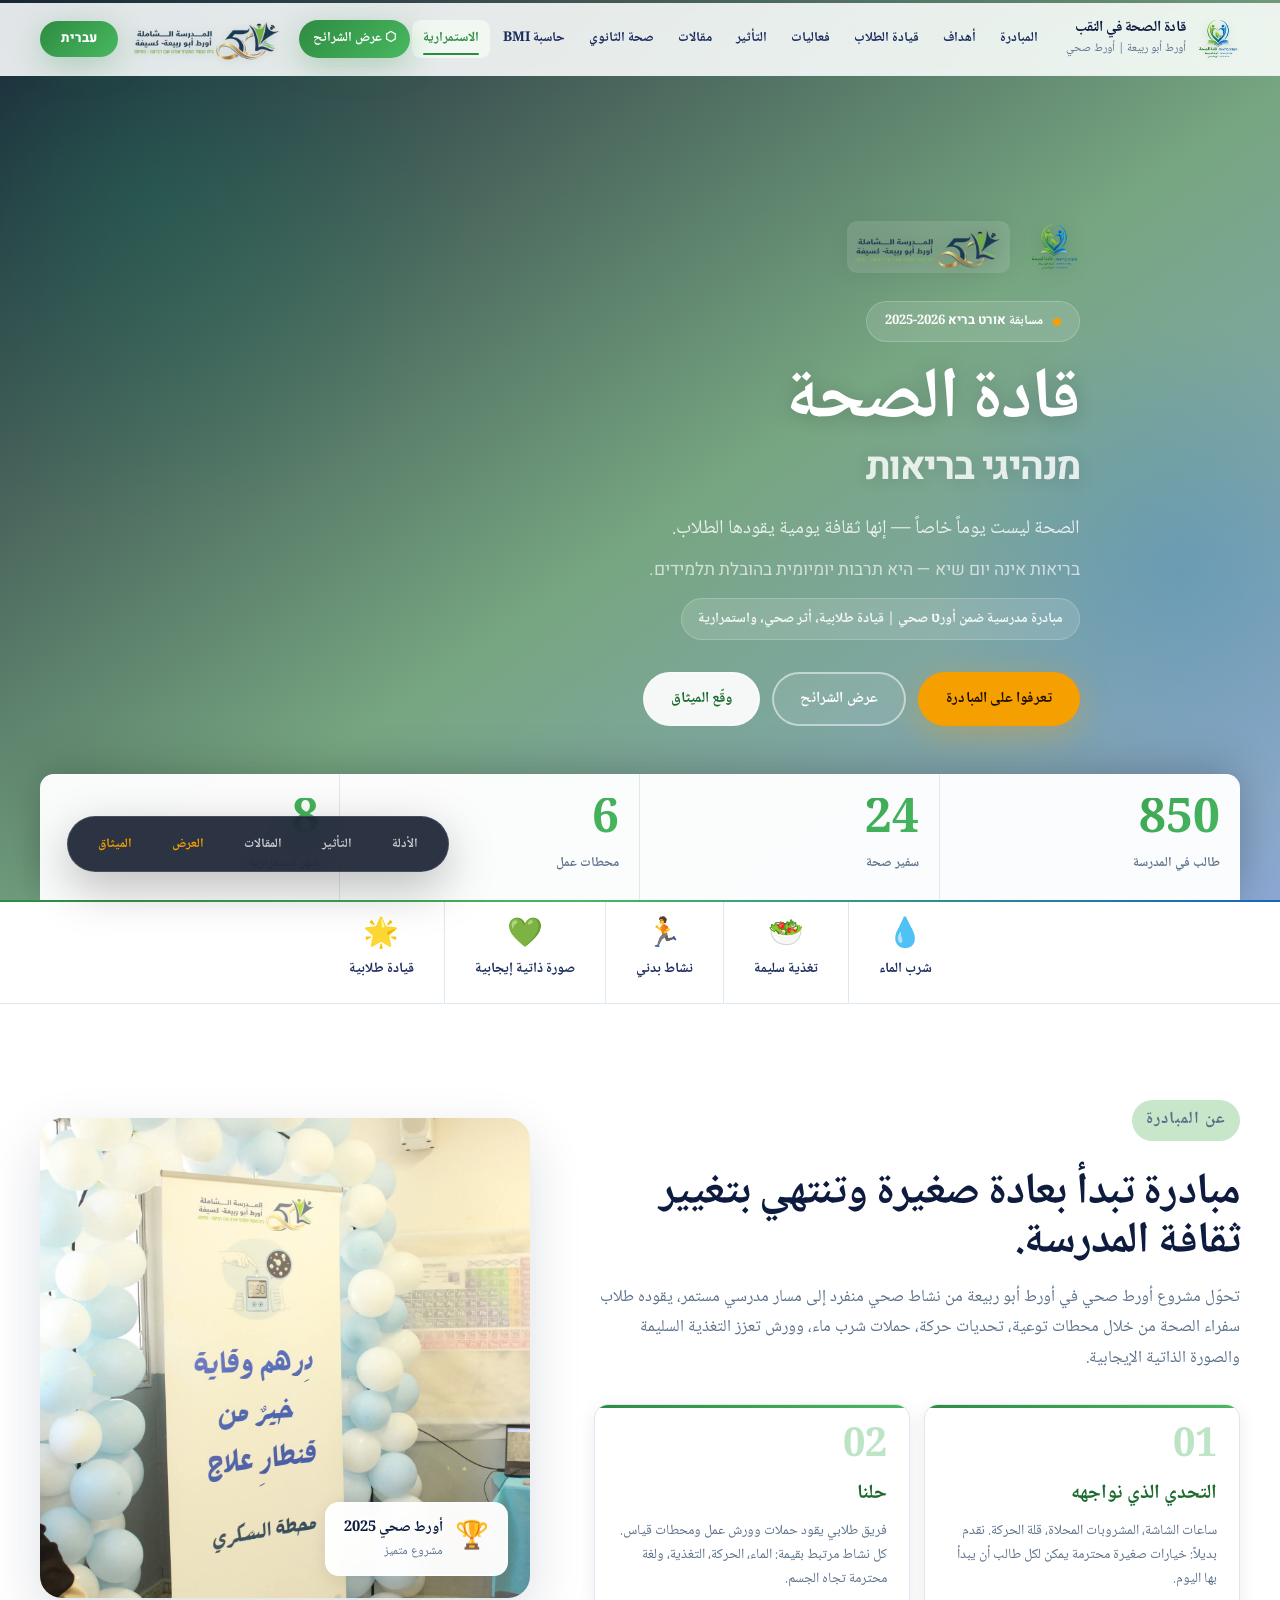
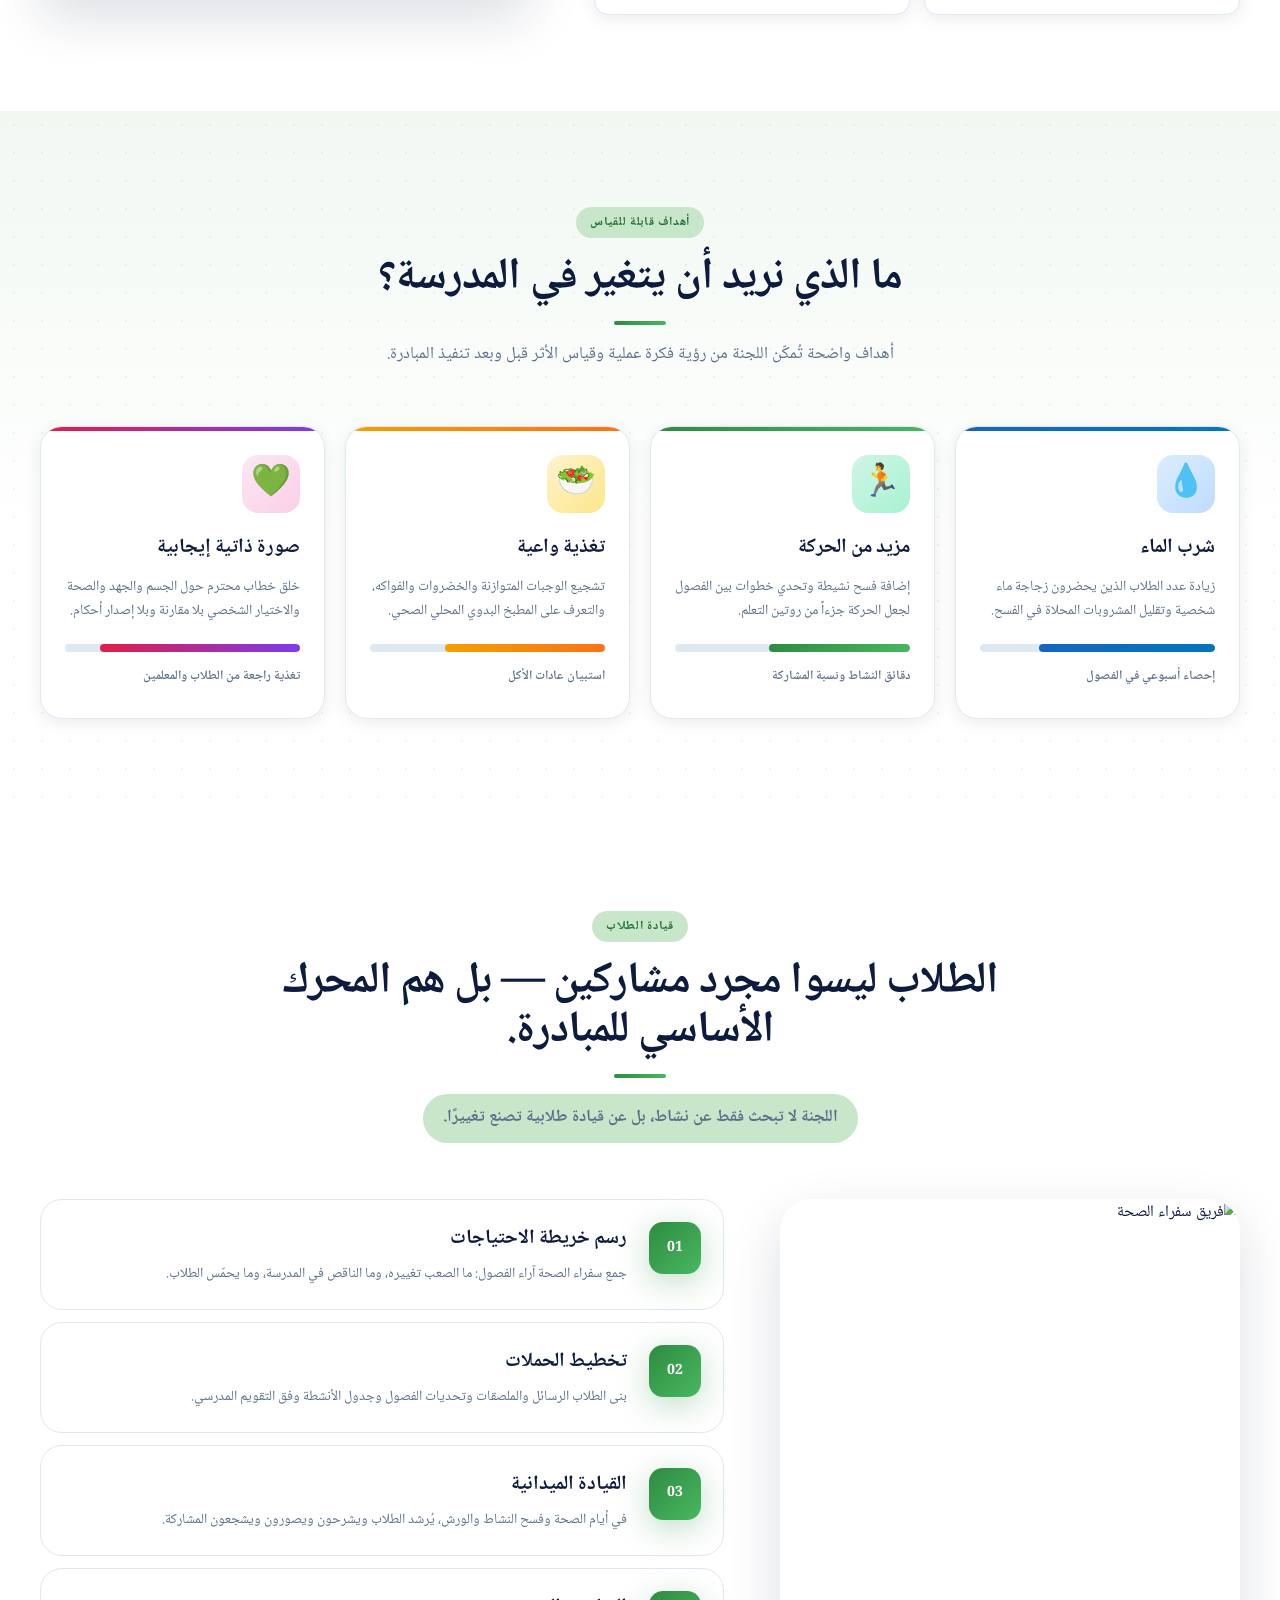
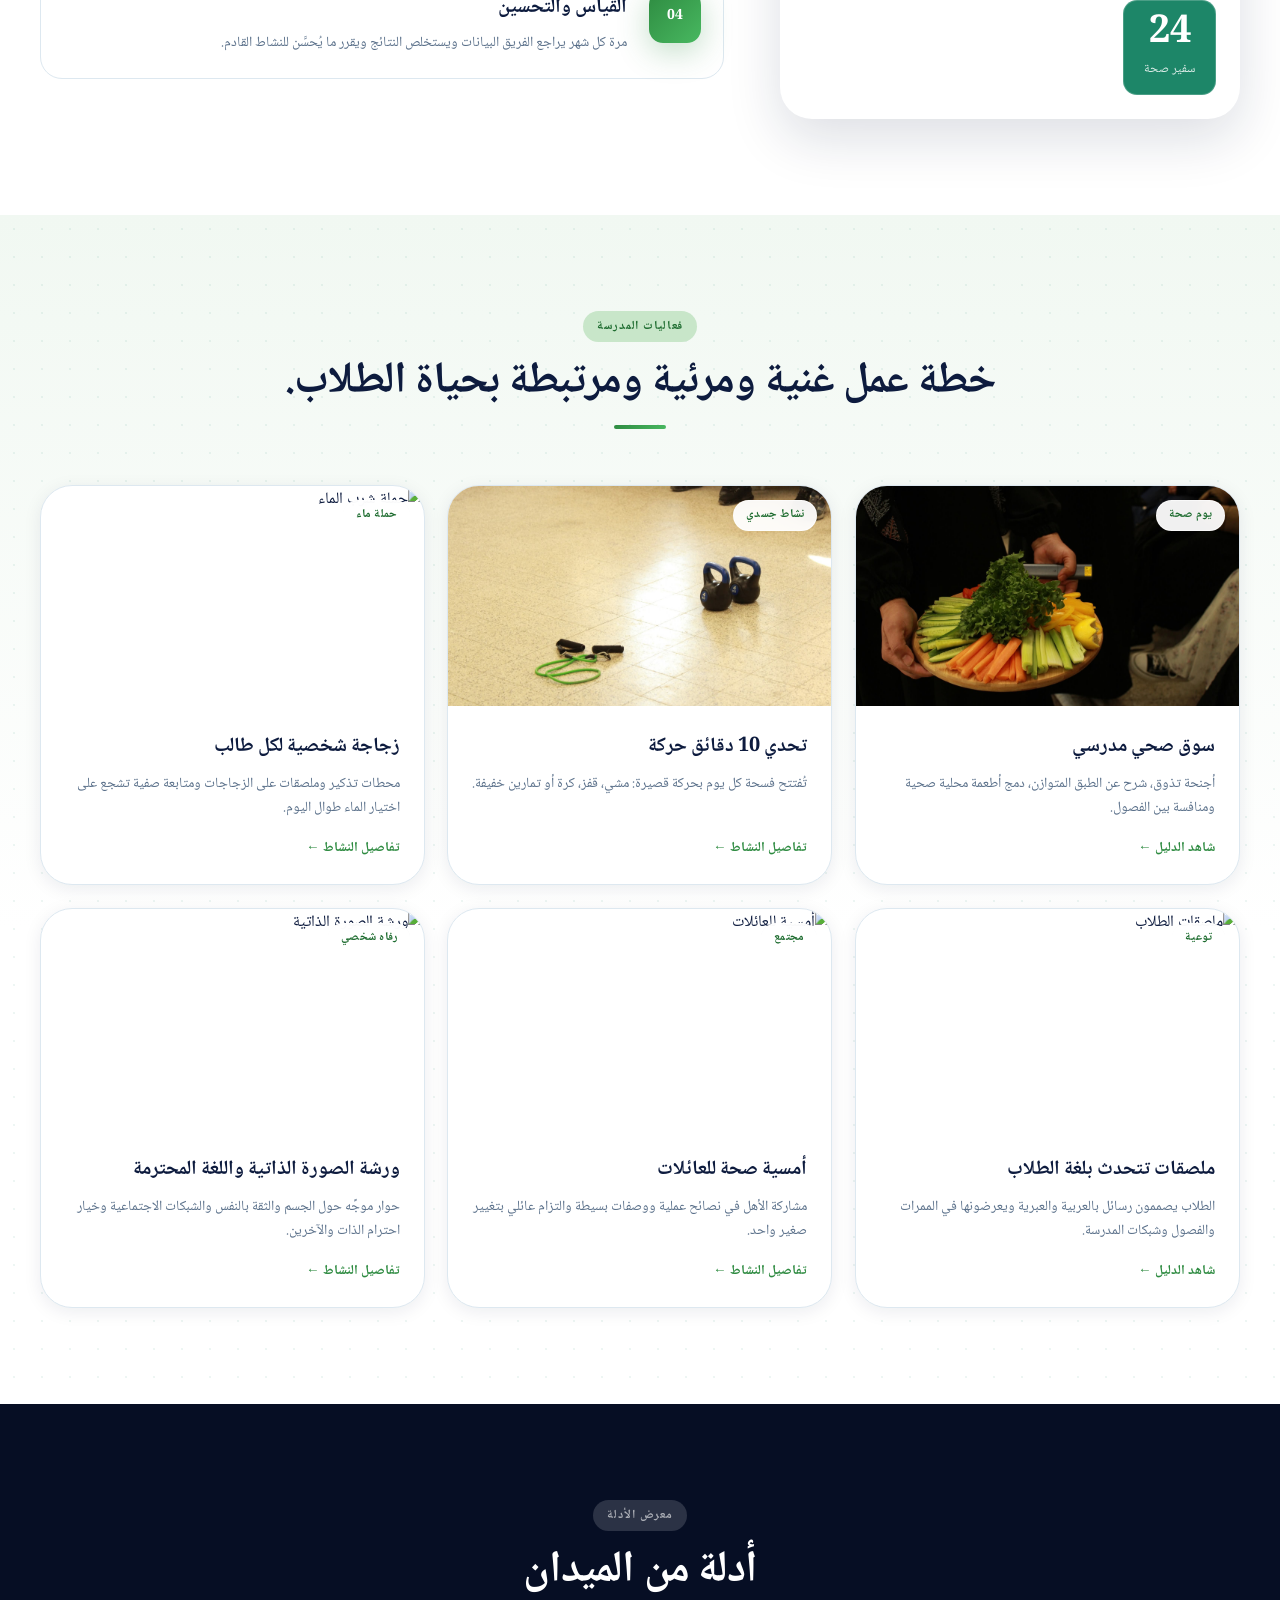
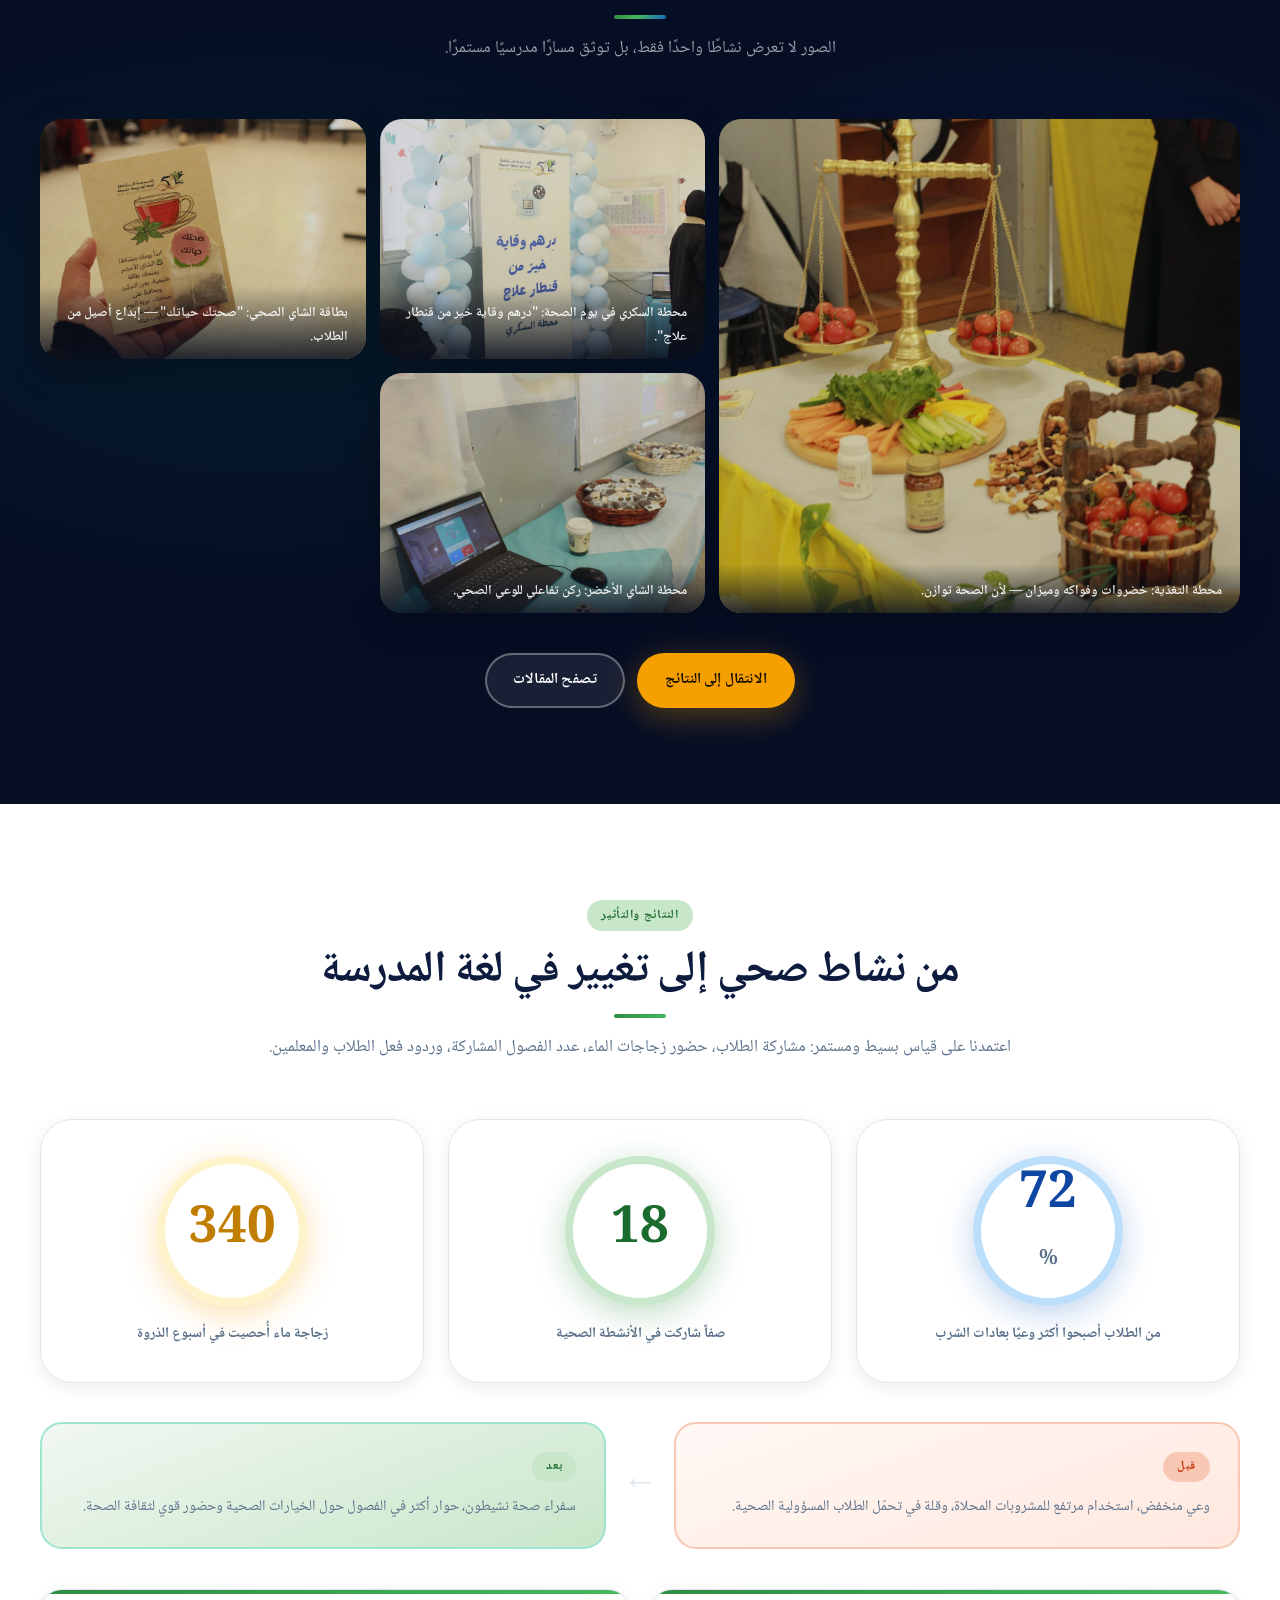
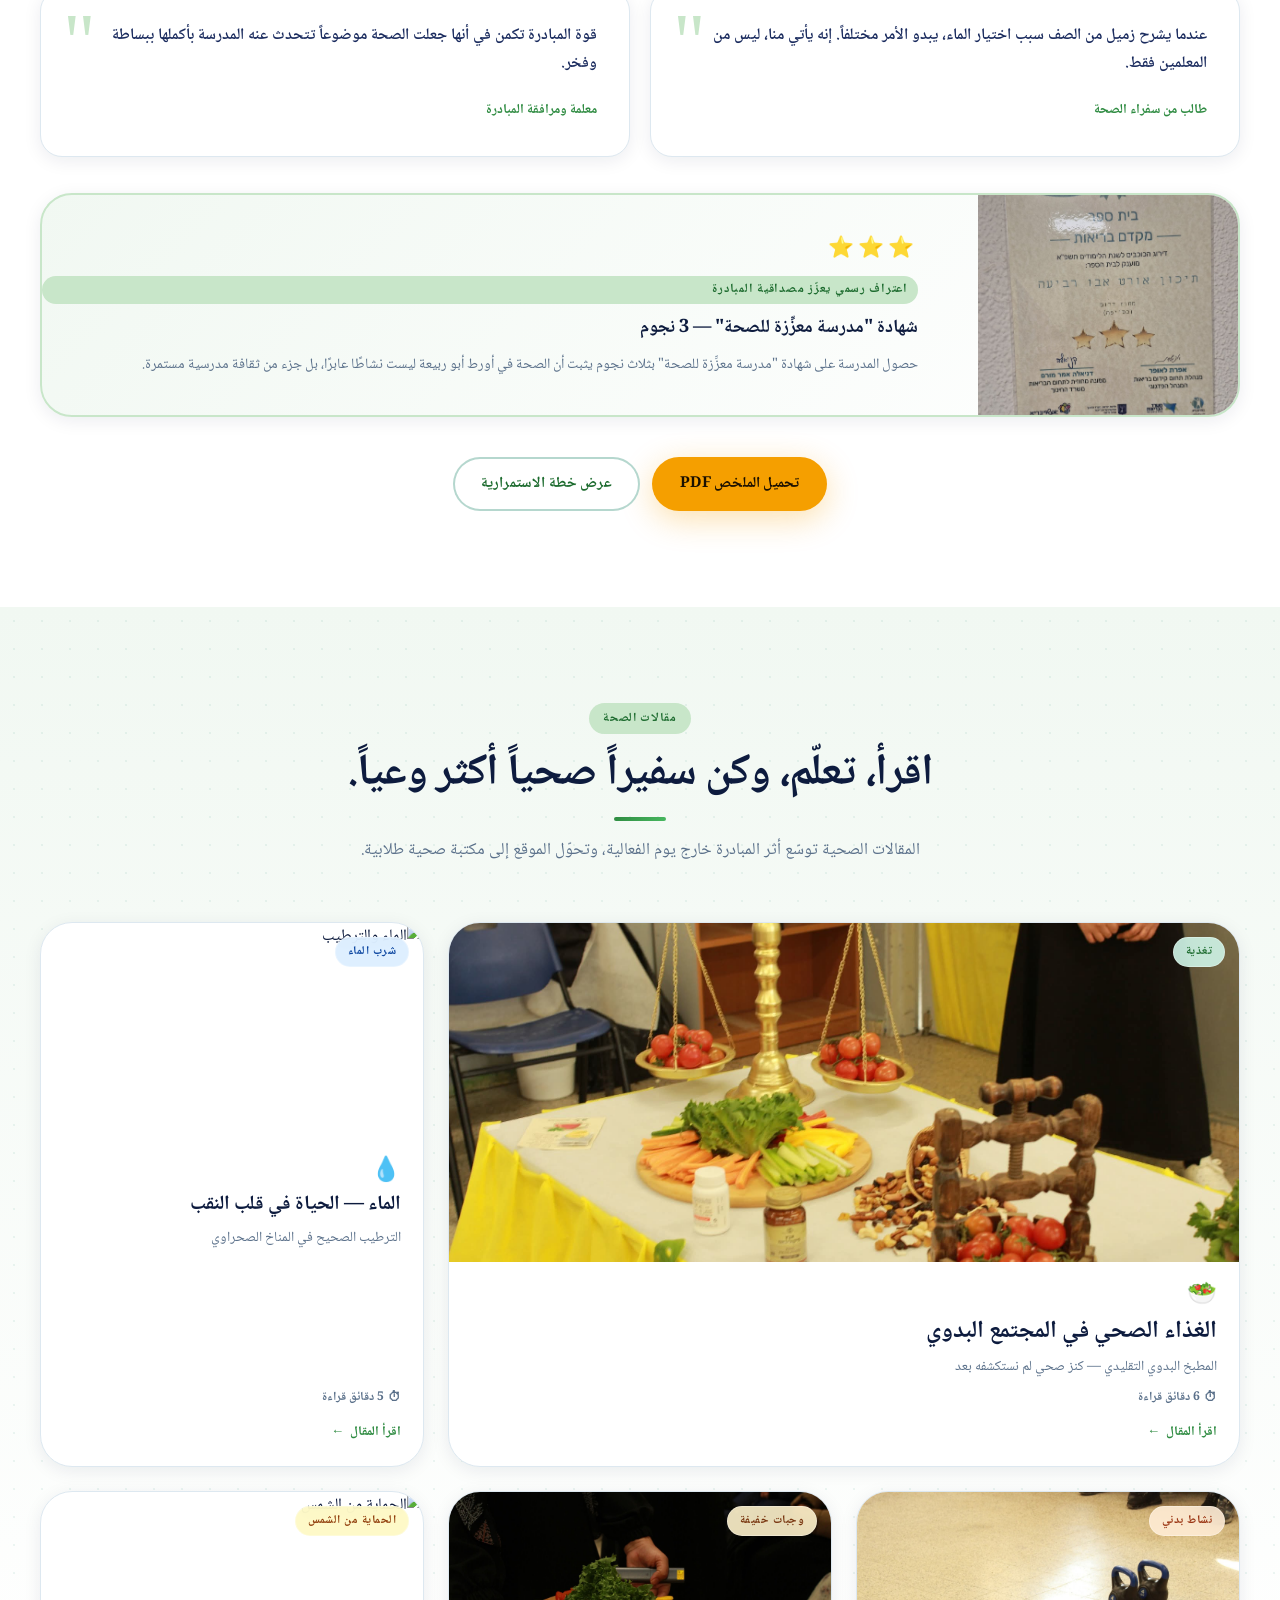
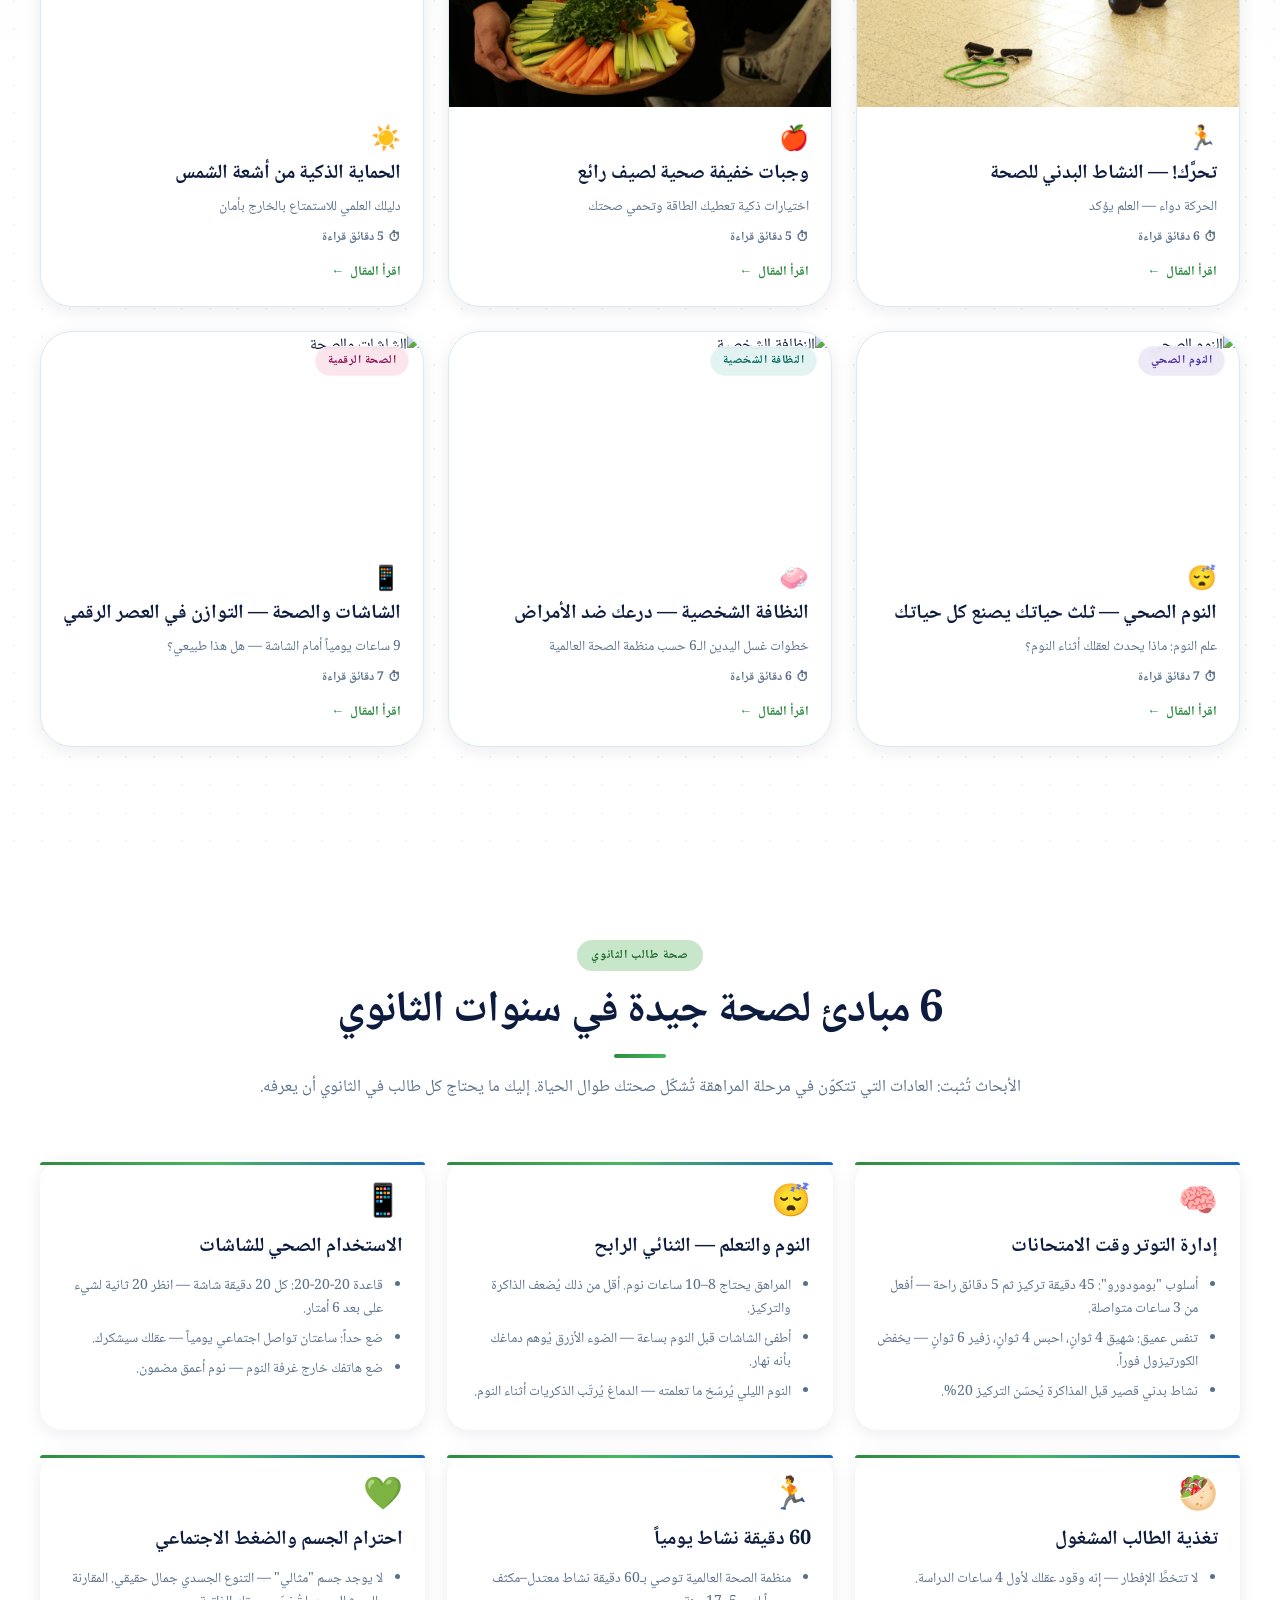
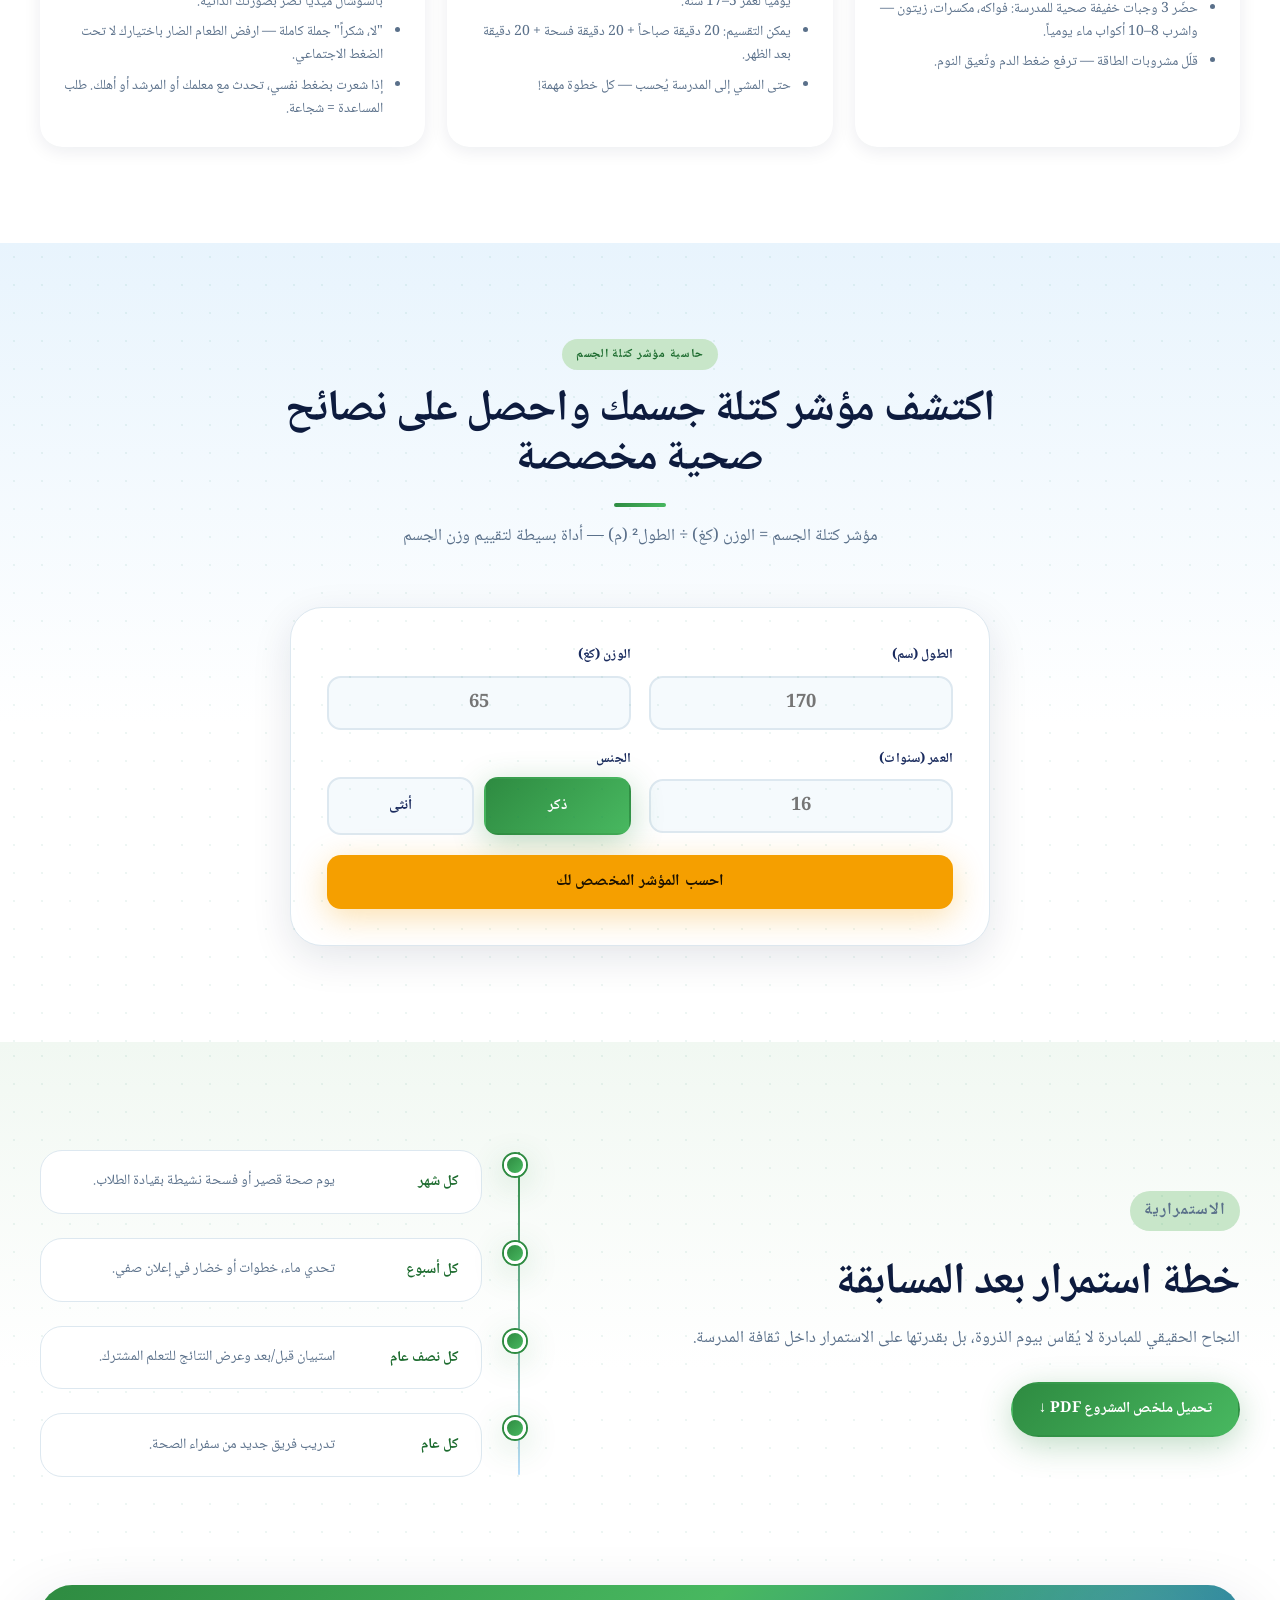
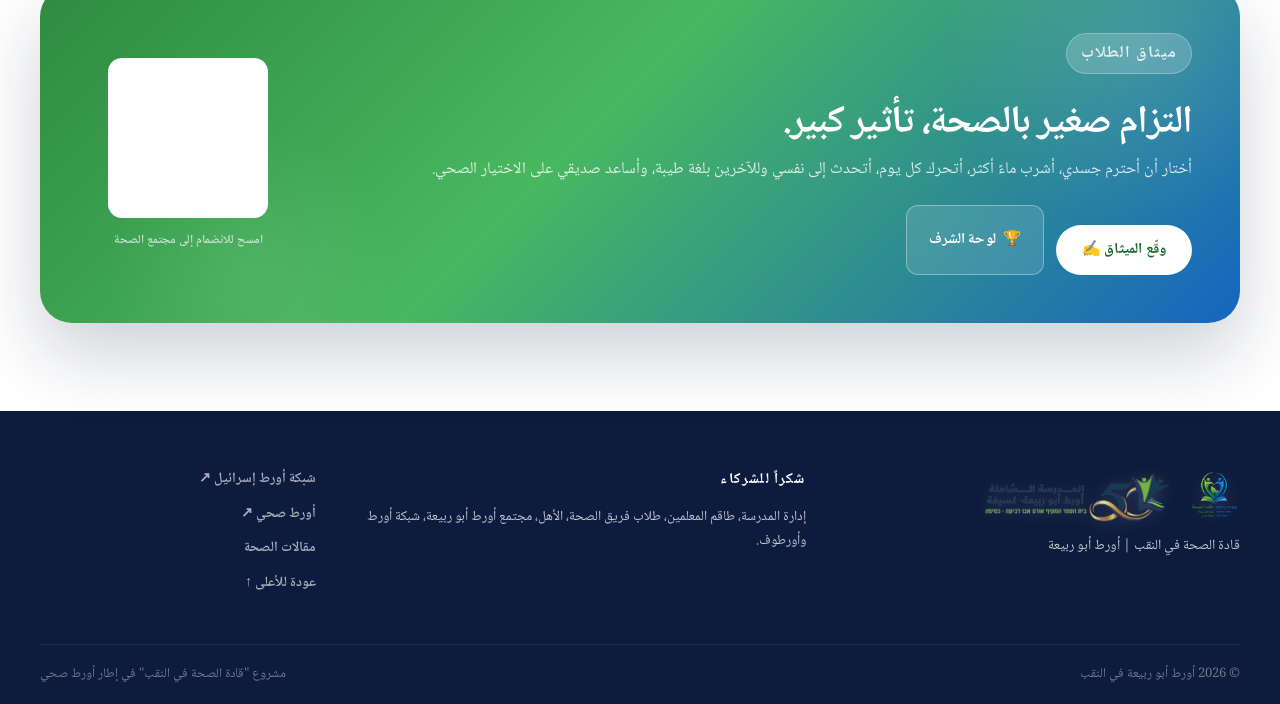
==== commit b427a480: "تحديث شامل: تصميم موحّد + دعم الموبايل + إصلاح الأخطاء - إعادة كتابة pledge.css (ثيم فاتح للميثاق + " ====
--- a/index.html
+++ b/index.html
@@ -4,7 +4,7 @@
   <meta charset="UTF-8">
   <meta name="viewport" content="width=device-width, initial-scale=1.0">
   <meta name="description" content="مبادرة طلابية مستمرة في أورط أبو ربيعة ضمن أورط صحي، تعزز شرب الماء، التغذية السليمة، النشاط البدني، الصورة الذاتية الإيجابية وقيادة الطلاب.">
-  <meta name="theme-color" content="#0e7c66">
+  <meta name="theme-color" content="#2e8b41">
   <meta property="og:type" content="website">
   <meta property="og:locale" content="ar_AR">
   <meta property="og:title" content="قادة الصحة في النقب | أورط أبو ربيعة - אורט בריא">
@@ -15,6 +15,7 @@
   <link rel="preconnect" href="https://fonts.googleapis.com">
   <link rel="preconnect" href="https://fonts.gstatic.com" crossorigin>
   <link href="https://fonts.googleapis.com/css2?family=Heebo:wght@300;400;500;600;700;800;900&family=Noto+Naskh+Arabic:wght@400;500;600;700&display=swap" rel="stylesheet">
+  <link rel="stylesheet" href="shared.css">
   <link rel="stylesheet" href="styles.css">
 </head>
 <body>
@@ -52,7 +53,7 @@
         <a href="#teens"         data-he="בריאות מתבגרים">صحة الثانوي</a>
         <a href="#bmi"           data-he="מחשבון BMI">حاسبة BMI</a>
         <a href="#sustainability" data-he="המשכיות">الاستمرارية</a>
-        <a href="presentation.html" data-he="מצגת">عرض الشرائح</a>
+        <a href="presentation.html" class="nav-cta-link" data-he="מצגת">⬡ عرض الشرائح</a>
       </nav>
 
       <img src="logo/school-logo.png" class="hdr-school-logo" alt="المدرسة الشاملة أورط أبو ربيعة">
@@ -76,26 +77,34 @@
       <div class="hero-overlay"></div>
 
       <div class="container hero-body">
+        <!-- شعارات البرنامج والمدرسة -->
+        <div class="hero-logos-row" aria-label="شعارات المشروع">
+          <img src="logo/logo.png" alt="شعار قادة الصحة" class="hero-logo-img">
+          <img src="logo/school-logo.png" alt="شعار مدرسة أورط أبو ربيعة" class="hero-logo-img hero-logo-school">
+        </div>
+
         <div class="hero-badge">
           <span class="badge-pulse" aria-hidden="true"></span>
-          <span data-he="תחרות אורט בריא 2025-2026">مسابقة أورط صحي 2025-2026</span>
-        </div>
-
-        <h1 id="heroTitle" data-he="בבית הספר שלנו בריאות היא לא סיסמה — היא דרך חיים שמובילים התלמידים בעצמם.">
-          في مدرستنا، الصحة ليست شعاراً —<br class="hero-br"> إنها نهج حياة يقوده الطلاب بأنفسهم.
+          <span data-he="תחרות אורט בריא 2025-2026">مسابقة אורט בריא 2025-2026</span>
+        </div>
+
+        <h1 id="heroTitle">
+          <span class="hero-title-ar" data-he="מנהיגי בריאות">قادة الصحة</span>
+          <span class="hero-title-he" lang="he">מנהיגי בריאות</span>
         </h1>
 
-        <p class="hero-copy" data-he="מיזם בית ספרי מתמשך של אורט אבו רביעה בנגב, המחבר תזונה נכונה, שתיית מים, פעילות גופנית, דימוי עצמי חיובי ומנהיגות תלמידים לתרבות בריאות יומיומית.">
-          مشروع مدرسي مستمر لأورط أبو ربيعة في النقب، يجمع بين التغذية الصحيحة وشرب الماء والنشاط البدني والصورة الذاتية الإيجابية وقيادة الطلاب نحو ثقافة صحية يومية.
+        <p class="hero-copy" data-he="בריאות אינה יום שיא — היא תרבות יומיומית בהובלת תלמידים. אורט אבו רביעה בנגב.">
+          الصحة ليست يوماً خاصاً — إنها ثقافة يومية يقودها الطلاب.
+          <span class="hero-copy-he" lang="he">בריאות אינה יום שיא — היא תרבות יומיומית בהובלת תלמידים.</span>
         </p>
         <p class="hero-subbadge" data-he="מיזם בית ספרי במסגרת אורט בריא | מנהיגות תלמידים, השפעה בריאותית והמשכיות">
-          مبادرة مدرسية ضمن أورط صحي | قيادة طلابية، أثر صحي، واستمرارية
+          مبادرة مدرسية ضمن أورט صحي | قيادة طلابية، أثر صحي، واستمرارية
         </p>
 
         <div class="hero-actions">
           <a class="btn btn-primary" href="#initiative" data-he="הכירו את המיזם">تعرفوا على المبادرة</a>
-          <a class="btn btn-ghost"   href="#gallery"    data-he="צפו בהוכחות">مشاهدة الأدلة</a>
-          <a class="btn btn-soft" href="#impact" data-he="ראו את ההשפעה">شاهدوا التأثير</a>
+          <a class="btn btn-ghost"   href="presentation.html" data-he="צפו במצגת">عرض الشرائح</a>
+          <a class="btn btn-soft"    href="pledge.html" data-he="חתמו על האמנה">وقّع الميثاق</a>
         </div>
       </div>
 
@@ -879,9 +888,11 @@
   </main>
 
   <div class="quick-actions" aria-label="تنقل سريع">
-    <a href="#gallery" data-he="הוכחות">الأدلة</a>
-    <a href="#impact" data-he="השפעה">التأثير</a>
-    <a href="#articles" data-he="מאמרים">المقالات</a>
+    <a href="#gallery"          data-he="הוכחות">الأدلة</a>
+    <a href="#impact"           data-he="השפעה">التأثير</a>
+    <a href="#articles"         data-he="מאמרים">المقالات</a>
+    <a href="presentation.html" data-he="מצגת" class="qa-highlight">العرض</a>
+    <a href="pledge.html"       data-he="אמנה"  class="qa-highlight">الميثاق</a>
   </div>
 
   <!-- ══════════════════════════════════════
--- a/shared.css
+++ b/shared.css
@@ -0,0 +1,99 @@
+/* ═══════════════════════════════════════════════════════════════════
+   shared.css — SehaNoor Unified Design Token System
+   قادة الصحة | מנהיגי בריאות — أورط أبو ربيعة
+   يُحمَّل هذا الملف قبل CSS الخاص بكل صفحة لضمان الاتساق البصري
+   ═══════════════════════════════════════════════════════════════════ */
+
+:root {
+  /* ══ الأخضر — من شعار المشروع ══ */
+  --green:        #2e8b41;
+  --green-dk:     #1c6b2e;
+  --green-mid:    #48b860;
+  --green-lt:     #c8e6c9;
+  --green-xlt:    #f1f8f2;
+  --green-glow:   rgba(46,139,65,.22);
+
+  /* ══ الأزرق — من شعار المدرسة وأورط ══ */
+  --blue:         #1565c0;
+  --blue-dk:      #0d47a1;
+  --blue-lt:      #bbdefb;
+  --blue-xlt:     #e8f4fd;
+
+  /* ══ الذهبي — من شعار المدرسة (50 عاماً) ══ */
+  --gold:         #c9a227;
+  --gold-dk:      #a07d14;
+  --gold-lt:      #fff8e1;
+  --gold-xlt:     #fffde7;
+
+  /* ══ العنبري / الرملي — من البيئة المحلية (النقب) ══ */
+  --amber:        #f59f00;
+  --amber-dk:     #c17d00;
+  --amber-lt:     #fff3cc;
+
+  /* ══ الوردي / التحذيري ══ */
+  --rose:         #e11d48;
+  --rose-lt:      #ffe4ec;
+
+  /* ══ التيل / الأزرق المائي ══ */
+  --teal:         #0277bd;
+  --teal-lt:      #e1f5fe;
+
+  /* ══ المحايدة — الكحلي من شعار المدرسة ══ */
+  --ink:          #0d1b3e;
+  --ink-soft:     #1a2b5e;
+  --muted:        #5a708a;
+  --line:         #dde8f0;
+  --paper:        #ffffff;
+  --mist:         #f5fafd;
+  --fog:          #edf2f7;
+  --dark-navy:    #060e24;
+
+  /* ══ التدرجات اللونية ══ */
+  --grad-main:    linear-gradient(135deg, #2e8b41 0%, #48b860 45%, #1565c0 100%);
+  --grad-green:   linear-gradient(135deg, #2e8b41, #48b860);
+  --grad-blue:    linear-gradient(135deg, #1565c0, #0277bd);
+  --grad-gold:    linear-gradient(135deg, #c9a227, #e8c040);
+  --grad-warm:    linear-gradient(135deg, #c9a227, #e11d48);
+  --grad-hero:    linear-gradient(145deg, rgba(6,14,36,.93) 0%, rgba(28,107,46,.60) 55%, rgba(13,71,161,.48) 100%);
+  --grad-card:    linear-gradient(160deg, rgba(255,255,255,.92), rgba(241,248,242,.65));
+  --grad-pledge:  linear-gradient(135deg, #1c6b2e 0%, #2e8b41 45%, #1565c0 100%);
+
+  /* ══ الظلال ══ */
+  --shadow-xs:    0 1px 3px rgba(13,27,62,.07);
+  --shadow-sm:    0 4px 18px rgba(13,27,62,.08);
+  --shadow:       0 12px 40px rgba(13,27,62,.11);
+  --shadow-md:    0 20px 54px rgba(13,27,62,.14);
+  --shadow-lg:    0 32px 72px rgba(13,27,62,.20);
+  --glow-green:   0 8px 32px rgba(46,139,65,.30);
+  --glow-blue:    0 8px 32px rgba(21,101,192,.28);
+  --glow-gold:    0 8px 32px rgba(201,162,39,.35);
+  --glow-amber:   0 8px 32px rgba(245,159,0,.32);
+
+  /* ══ الزوايا الدائرية ══ */
+  --radius-xs:    6px;
+  --radius:       14px;
+  --radius-lg:    22px;
+  --radius-xl:    32px;
+
+  /* ══ التخطيط ══ */
+  --container:    min(1200px, calc(100% - 48px));
+  --header-h:     72px;
+
+  /* ══ أسماء بديلة لتوافق presentation.css ══ */
+  --navy:         #0d1b3e;    /* = --ink */
+  --mint:         #f1f8f2;    /* = --green-xlt */
+  --mint-2:       #c8e6c9;    /* = --green-lt */
+  --cyan:         #e8f4fd;    /* = --blue-xlt */
+  --glass:        rgba(255,255,255,.88);
+
+  /* ══ مقياس الخطوط ══ */
+  --fs-xs:   0.75rem;
+  --fs-sm:   0.875rem;
+  --fs-base: 1rem;
+  --fs-md:   1.125rem;
+  --fs-lg:   1.25rem;
+  --fs-xl:   1.5rem;
+  --fs-2xl:  clamp(1.75rem, 3vw, 2.25rem);
+  --fs-3xl:  clamp(2rem,    4vw, 2.75rem);
+  --fs-hero: clamp(2.75rem, 6vw, 4.5rem);
+}
--- a/styles.css
+++ b/styles.css
@@ -1,5 +1,5 @@
 /* ═══════════════════════════════════════════════════════════
-   DESIGN TOKENS
+   DESIGN TOKENS — كاملة هنا، shared.css تُحمَّل أولاً كـ fallback
 ═══════════════════════════════════════════════════════════ */
 :root {
   /* ── Brand colors (matched to Logo.png & SchoolLogo.png) ── */
@@ -2141,6 +2141,88 @@
 }
 
 /* ═══════════════════════════════════════════════════════════
+   HERO — عناصر جديدة (شعارات + عنوان ثنائي اللغة)
+═══════════════════════════════════════════════════════════ */
+.hero-logos-row {
+  display: flex;
+  align-items: center;
+  gap: 18px;
+  margin-bottom: 28px;
+  flex-wrap: wrap;
+}
+.hero-logo-img {
+  height: 52px;
+  width: auto;
+  object-fit: contain;
+  filter: drop-shadow(0 2px 10px rgba(0,0,0,.25));
+  border-radius: 8px;
+}
+.hero-logo-school {
+  background: rgba(255,255,255,.12);
+  padding: 4px 8px;
+  border-radius: 10px;
+}
+
+/* عنوان الهيرو الجديد ثنائي اللغة */
+.hero-title-ar {
+  display: block;
+  font-size: var(--fs-hero);
+  font-weight: 900;
+  letter-spacing: -.02em;
+  line-height: 1;
+}
+.hero-title-he {
+  display: block;
+  font-family: "Heebo", Arial, sans-serif;
+  font-size: clamp(1.4rem, 3vw, 2.4rem);
+  font-weight: 700;
+  opacity: .82;
+  margin-top: 10px;
+  line-height: 1;
+}
+.hero-copy-he {
+  display: block;
+  font-family: "Heebo", Arial, sans-serif;
+  font-size: .9em;
+  margin-top: 8px;
+  opacity: .8;
+}
+html[lang="he"] .hero-title-ar { display: none; }
+html[lang="he"] .hero-title-he { font-size: var(--fs-hero); opacity: 1; margin-top: 0; }
+
+/* ═══════════════════════════════════════════════════════════
+   NAV CTA LINK — رابط العرض في القائمة
+═══════════════════════════════════════════════════════════ */
+.main-nav a.nav-cta-link {
+  background: var(--grad-green);
+  color: #fff !important;
+  border-radius: 999px;
+  padding: 7px 14px !important;
+  font-weight: 900;
+  box-shadow: var(--glow-green);
+  transition: transform .2s, box-shadow .2s;
+}
+.main-nav a.nav-cta-link:hover {
+  background: var(--grad-main);
+  transform: translateY(-1px);
+  box-shadow: 0 8px 24px rgba(46,139,65,.40);
+  color: #fff;
+}
+.main-nav a.nav-cta-link::after { display: none; }
+
+/* ═══════════════════════════════════════════════════════════
+   QUICK ACTIONS — روابط مميّزة
+═══════════════════════════════════════════════════════════ */
+.quick-actions a.qa-highlight {
+  color: var(--amber) !important;
+  font-weight: 900;
+}
+.quick-actions a.qa-highlight:hover {
+  background: rgba(245,159,0,.15);
+  color: var(--amber) !important;
+}
+
+/* ═══════════════════════════════════════════════════════════
    REDUCED MOTION
 ═══════════════════════════════════════════════════════════ */
 @media (prefers-reduced-motion: reduce) {
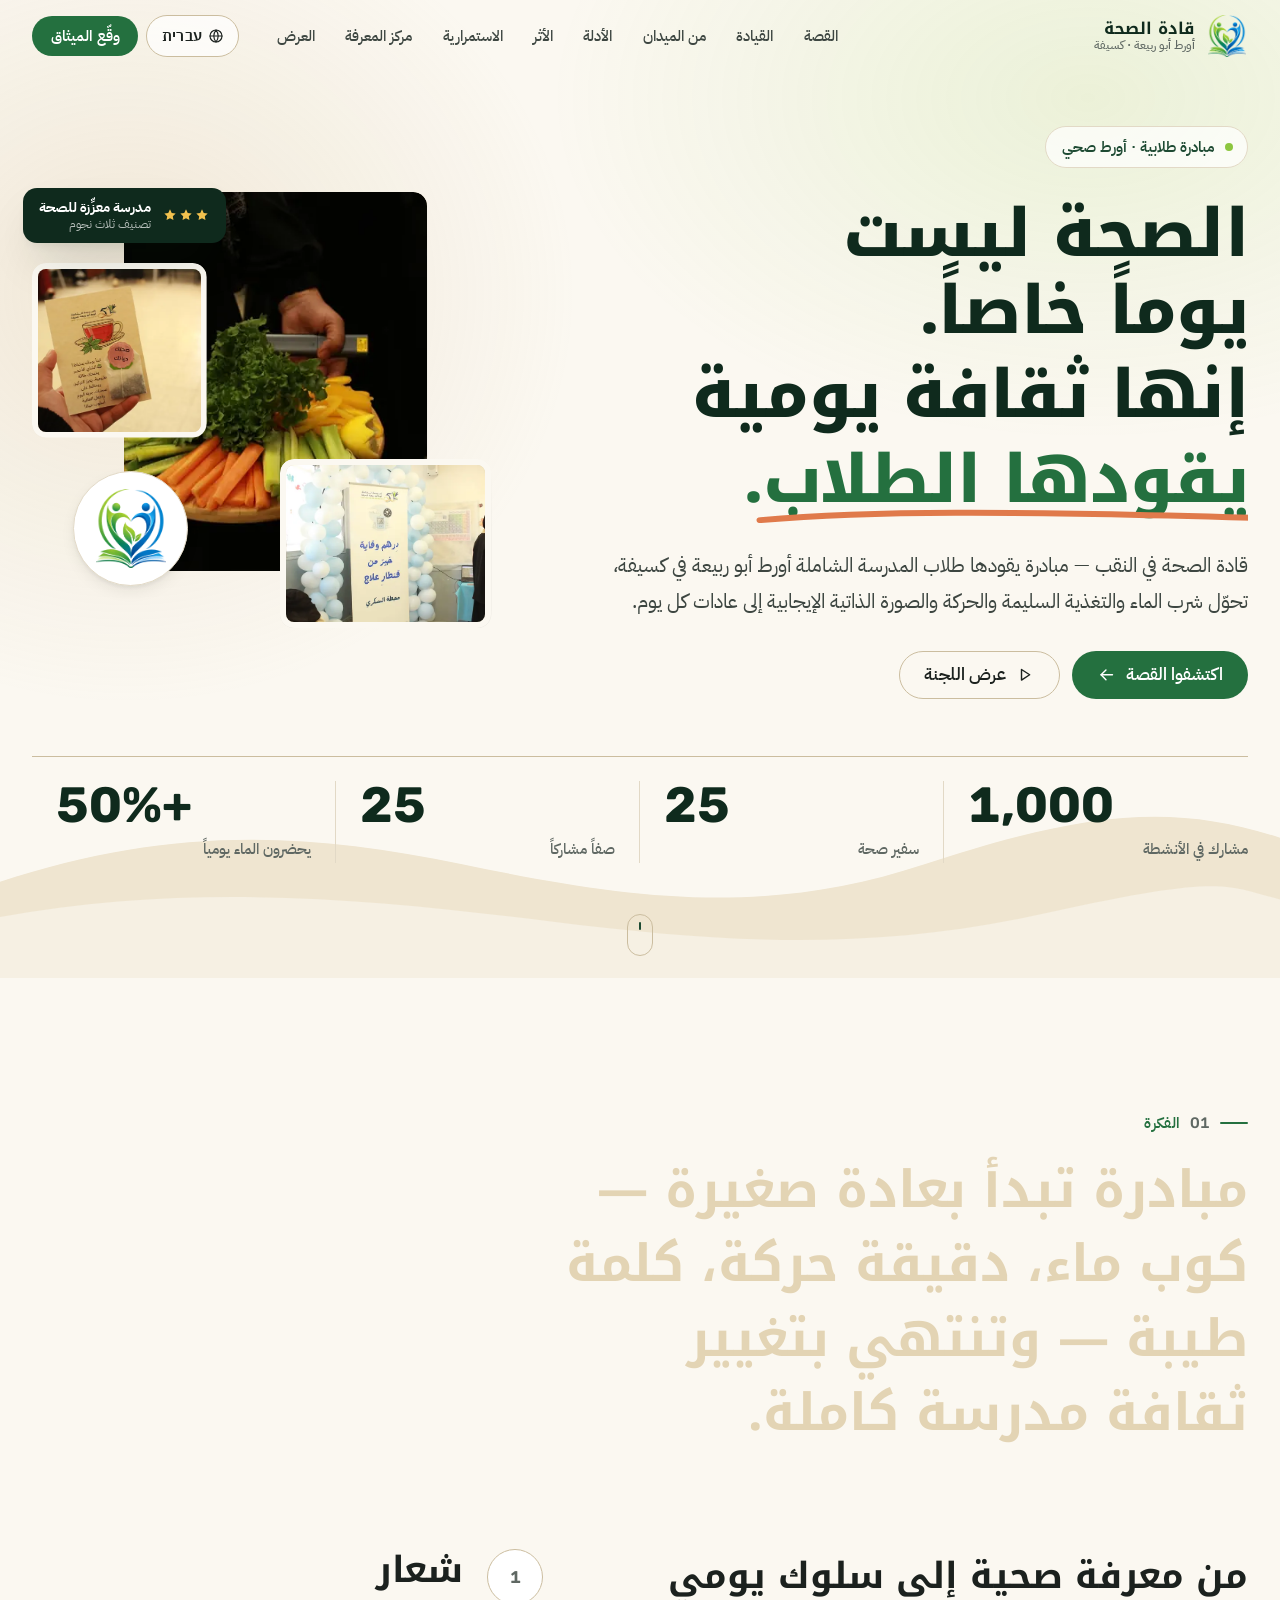
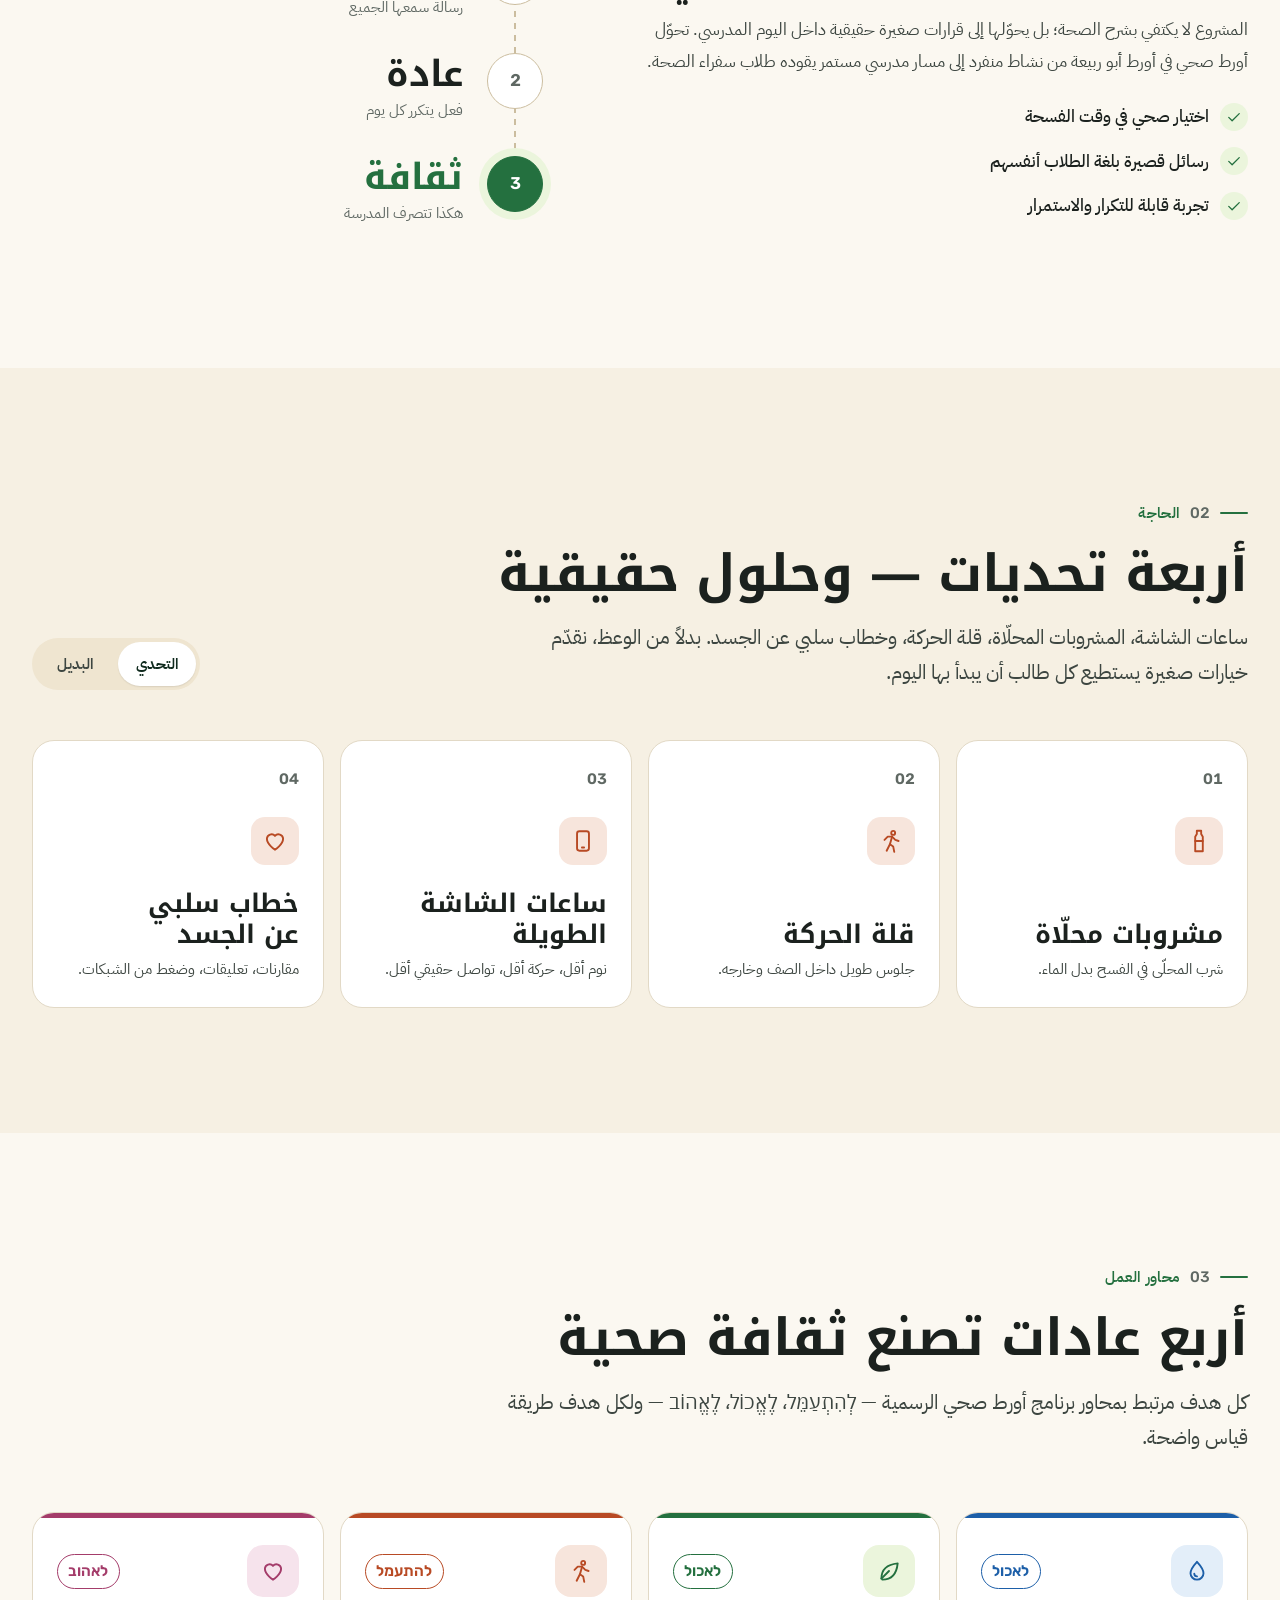
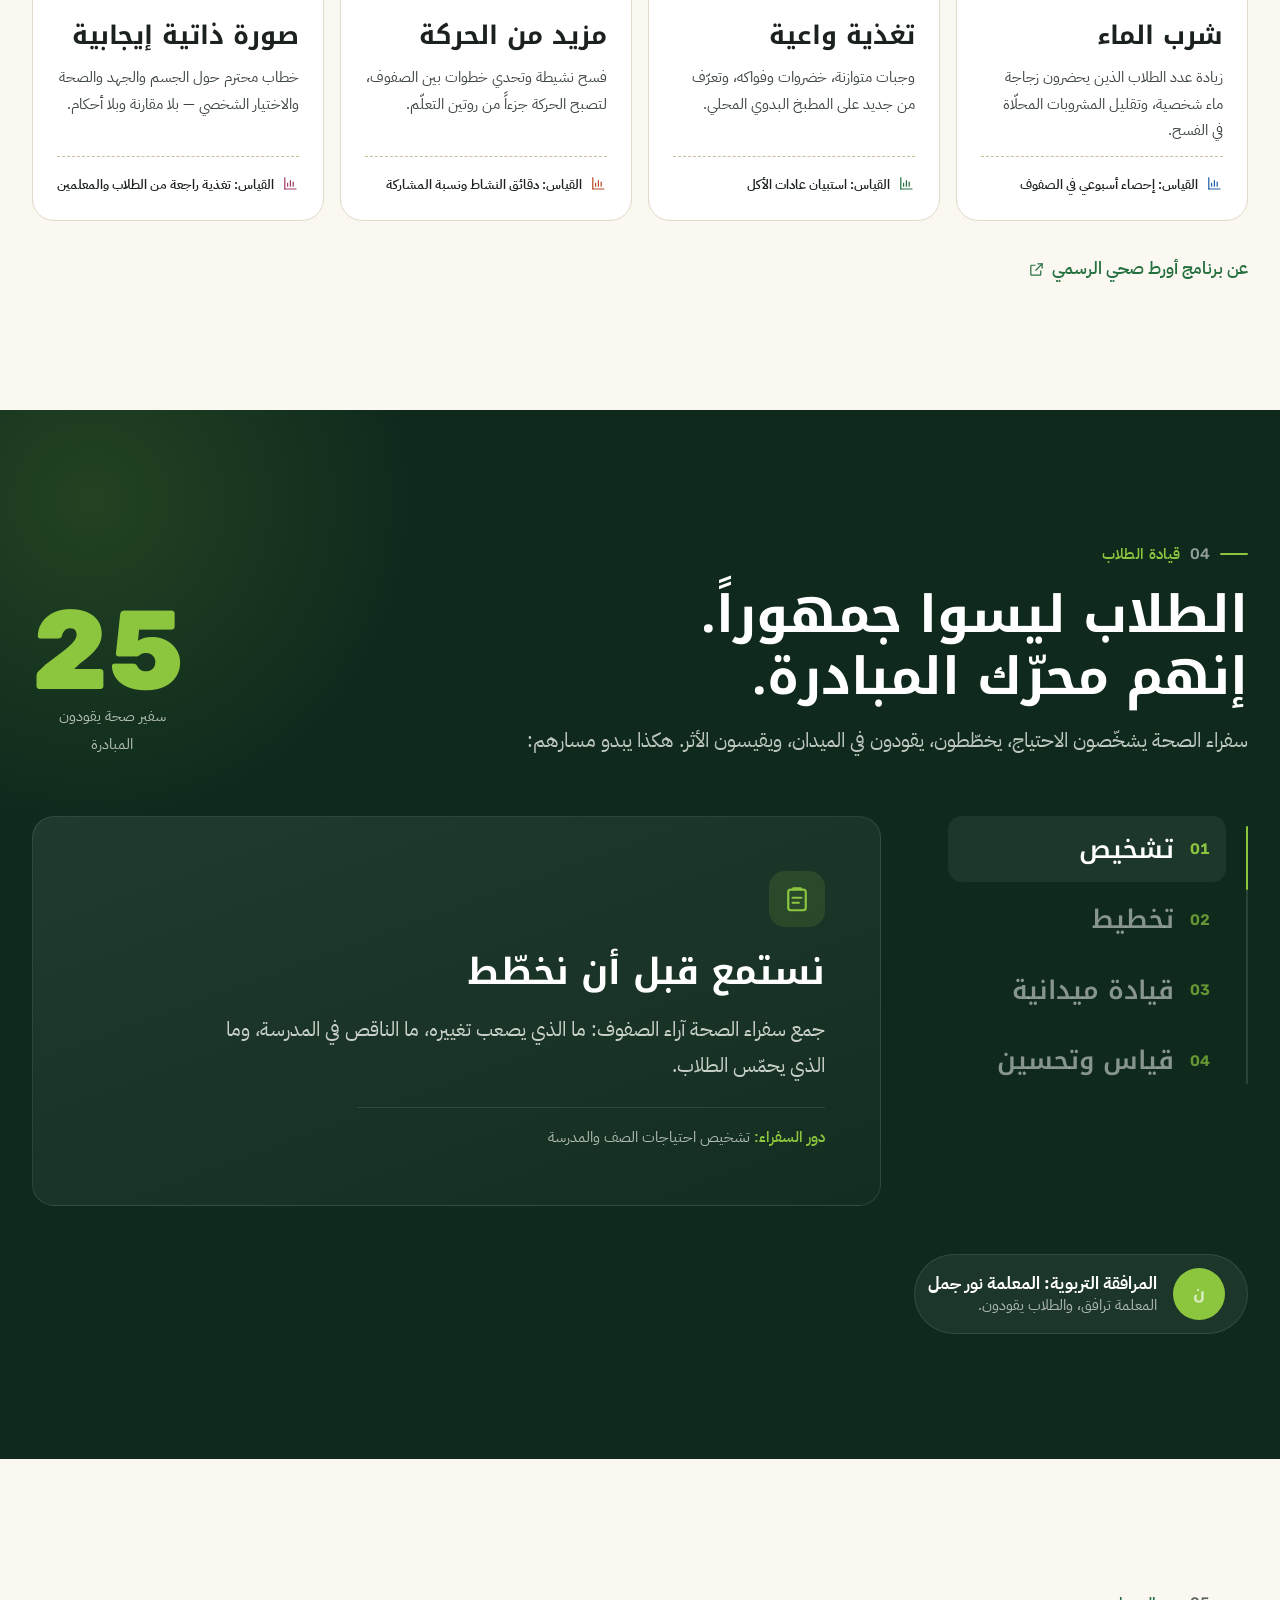
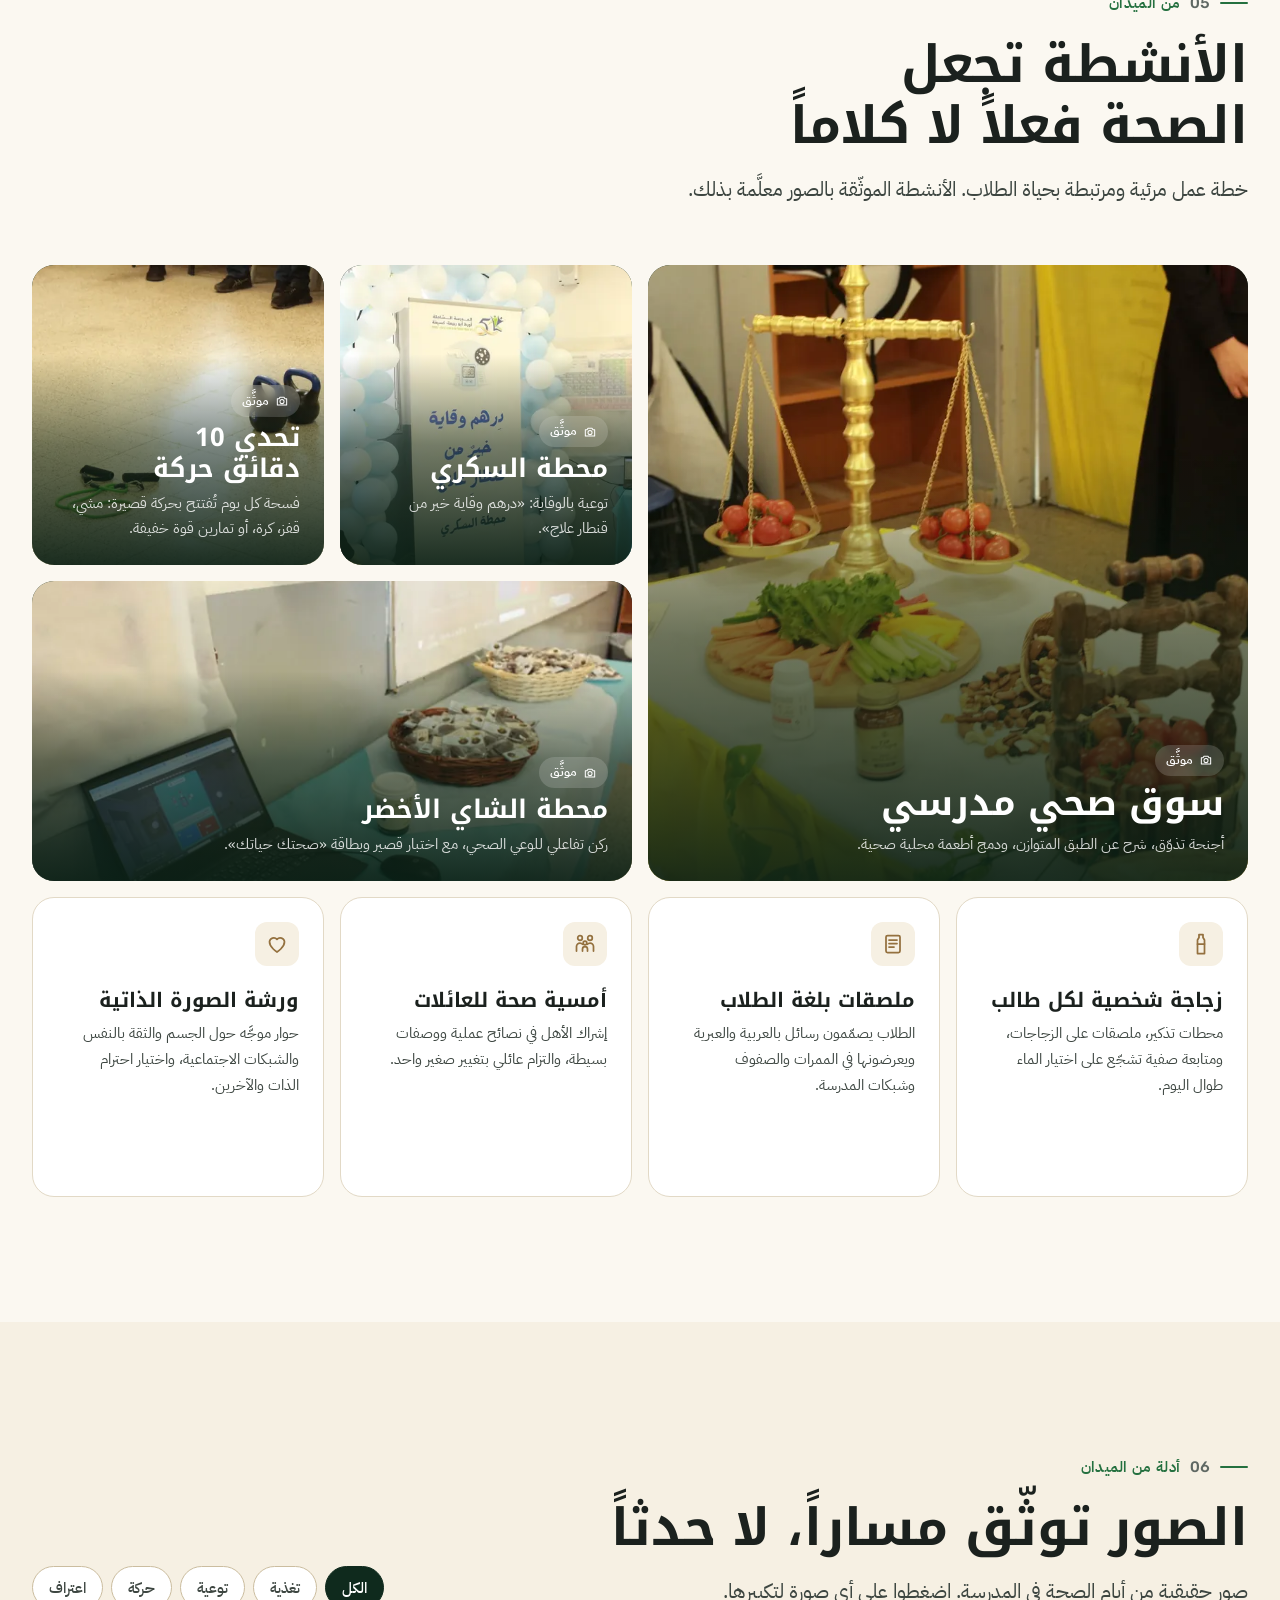
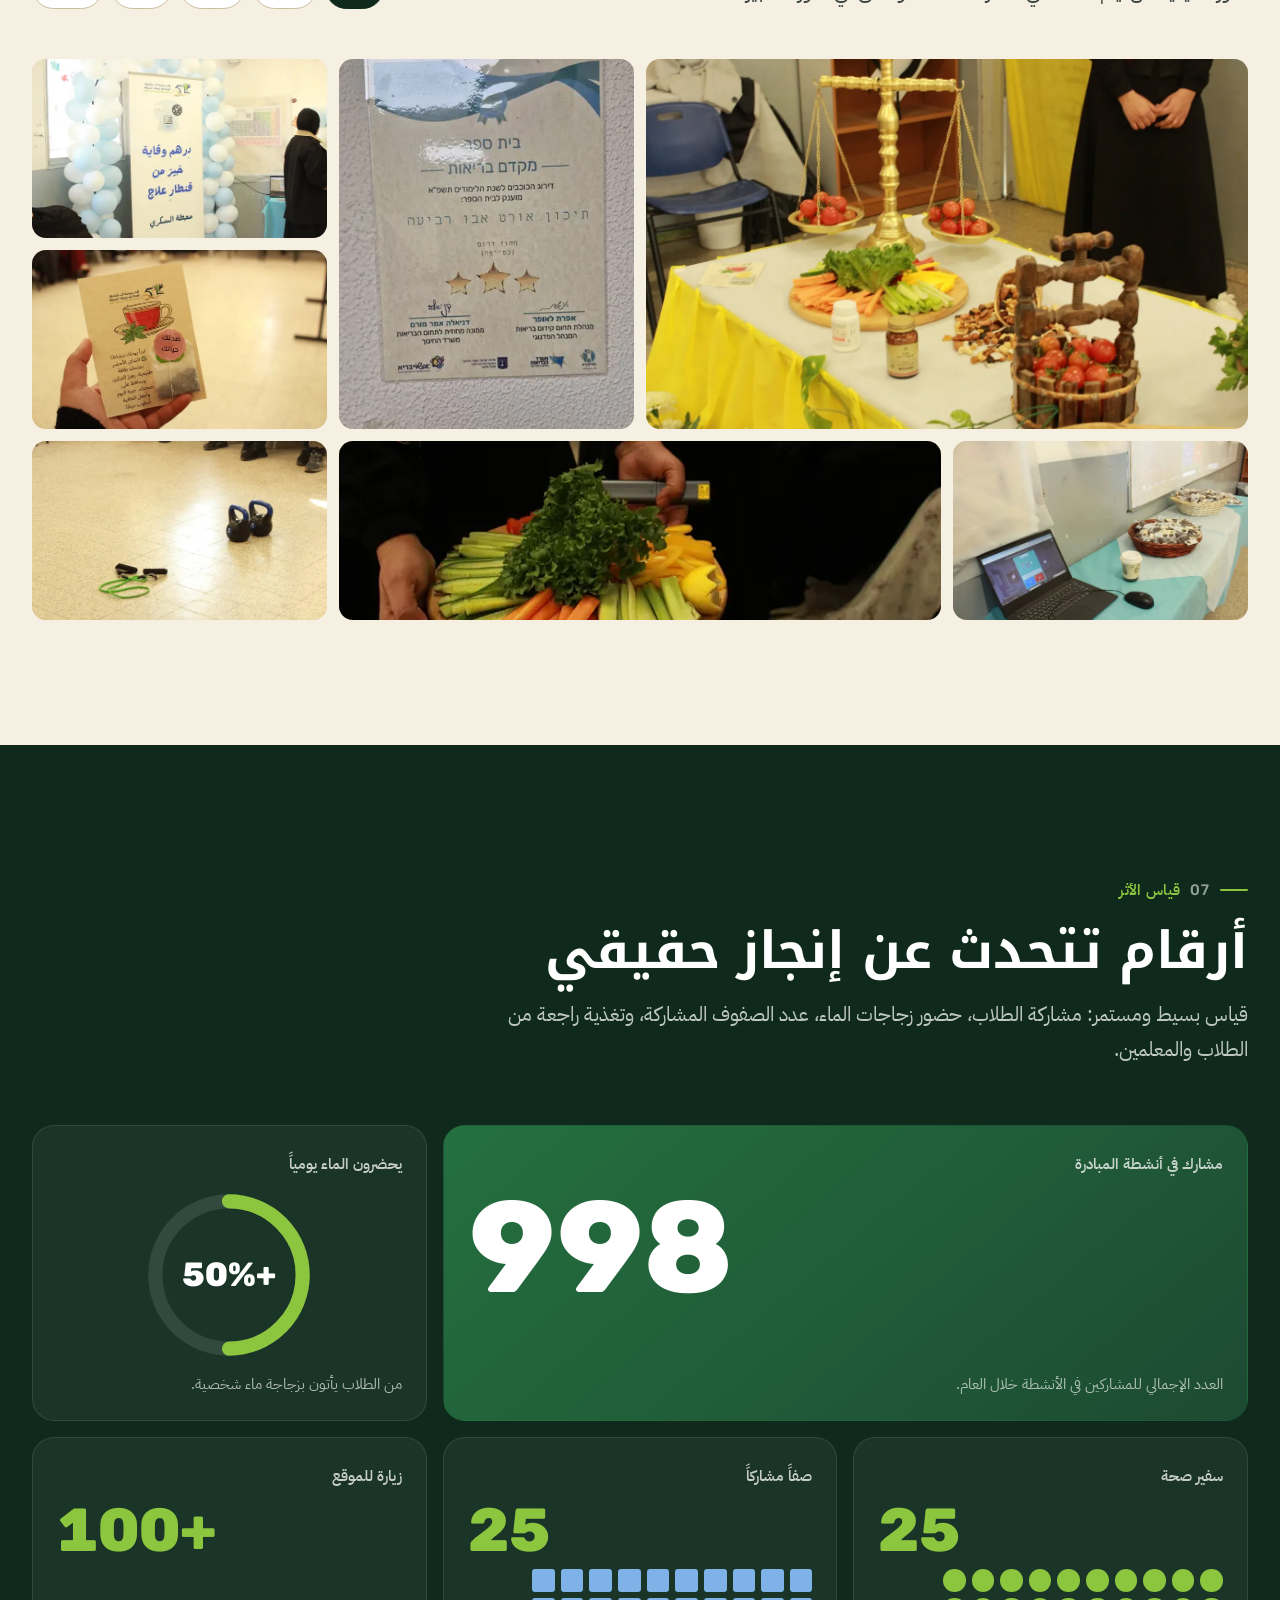
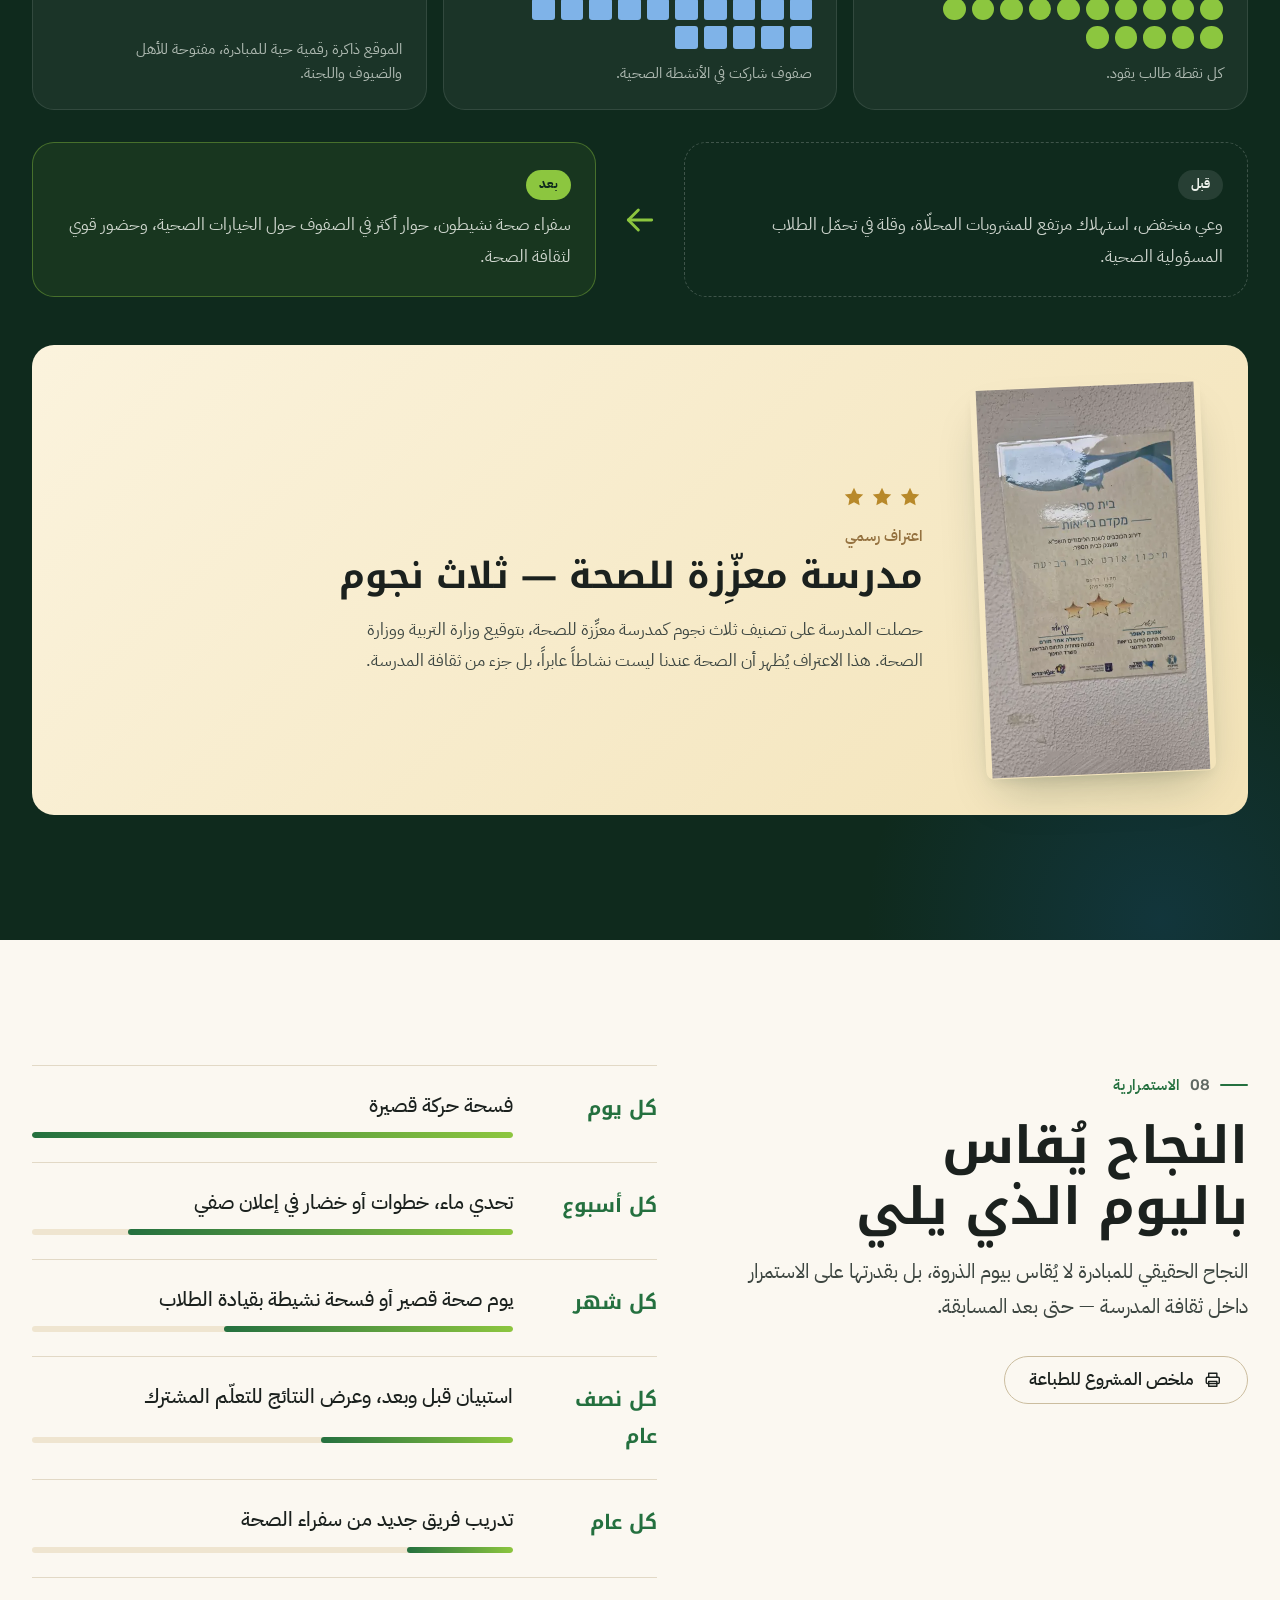
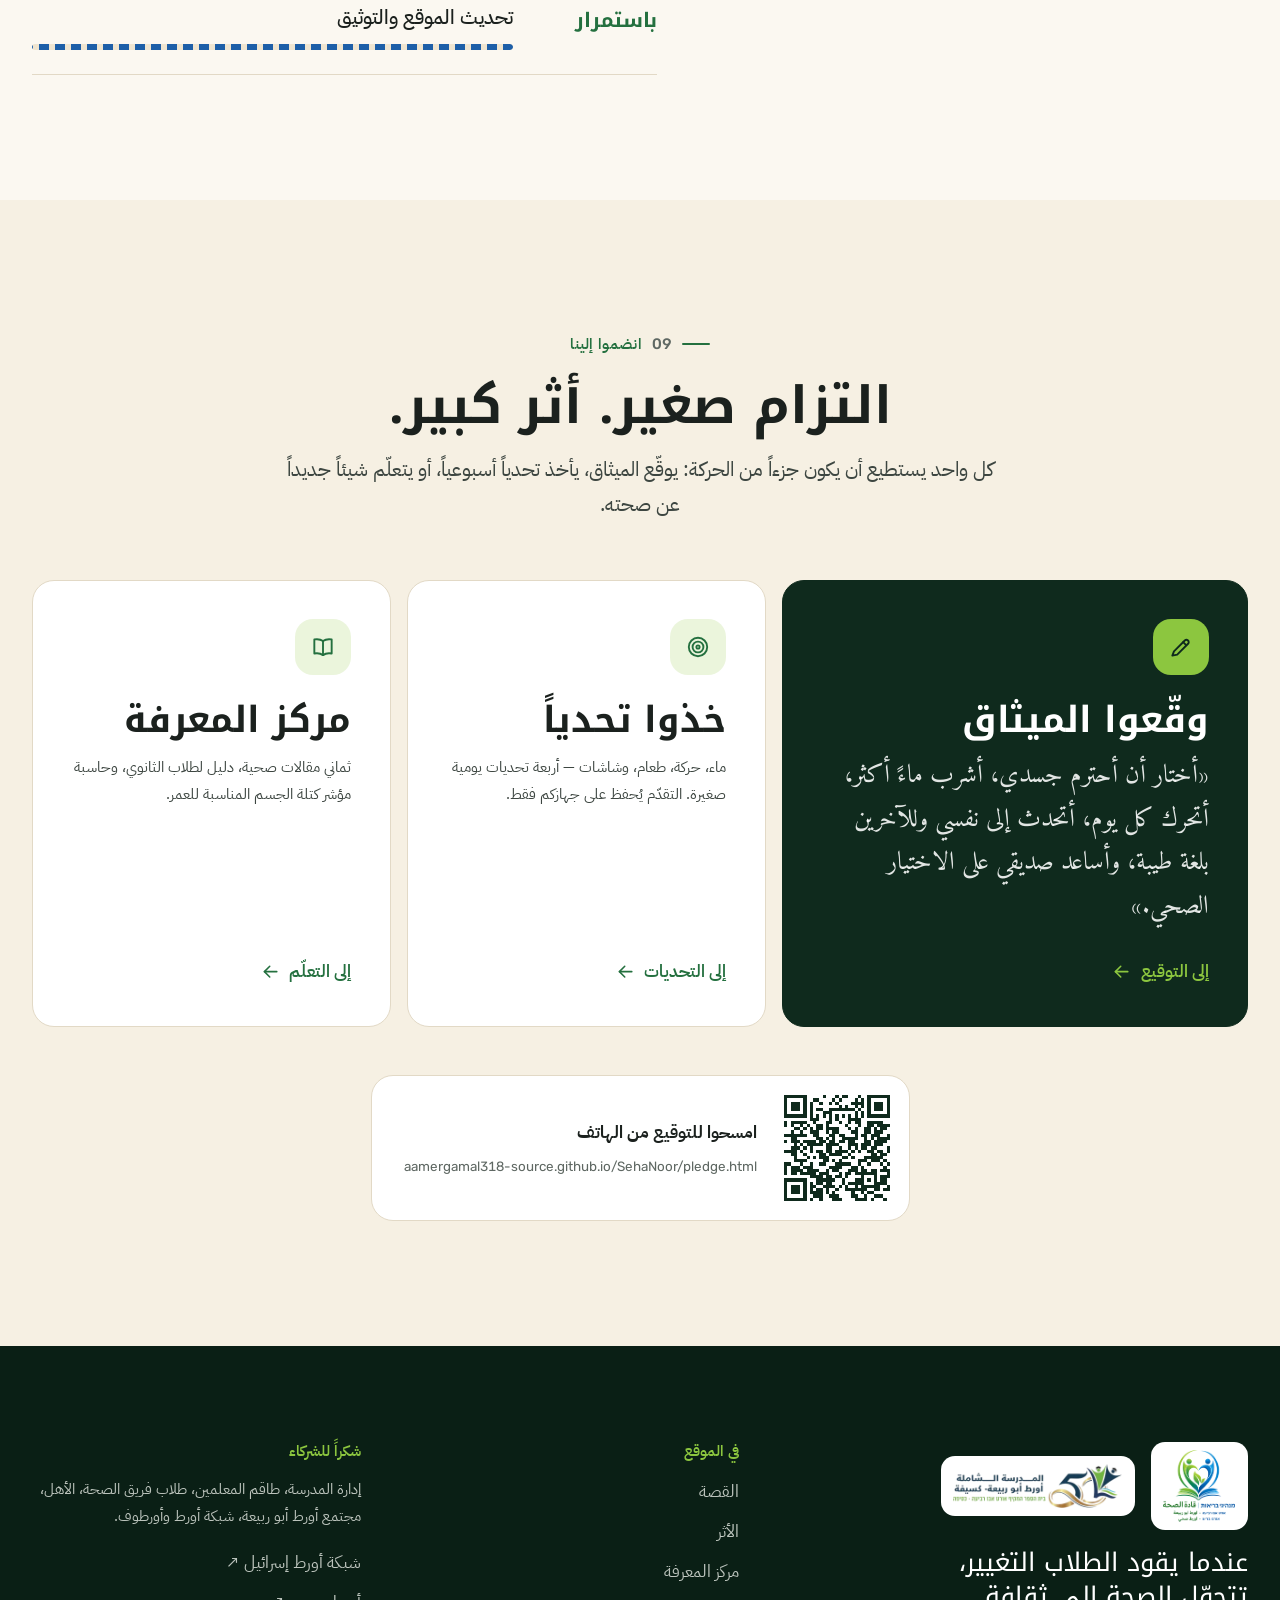
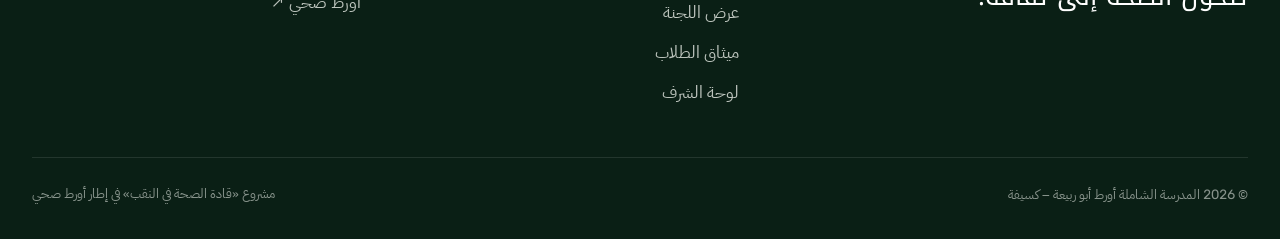
==== commit eda22f6c: "Redesign: design system, shared i18n engine, new homepage Co-Authored-By: Claude Opus 5.5 <noreply@a" ====
--- a/index.html
+++ b/index.html
@@ -2,945 +2,784 @@
 <html lang="ar" dir="rtl">
 <head>
   <meta charset="UTF-8">
-  <meta name="viewport" content="width=device-width, initial-scale=1.0">
-  <meta name="description" content="مبادرة طلابية مستمرة في أورط أبو ربيعة ضمن أورط صحي، تعزز شرب الماء، التغذية السليمة، النشاط البدني، الصورة الذاتية الإيجابية وقيادة الطلاب.">
-  <meta name="theme-color" content="#2e8b41">
+  <meta name="viewport" content="width=device-width, initial-scale=1, viewport-fit=cover">
+  <title data-he="מנהיגי בריאות בנגב | אורט אבו רביעה">قادة الصحة في النقب | أورط أبو ربيعة</title>
+  <meta name="description" content="قادة الصحة: مبادرة طلابية في المدرسة الشاملة أورط أبو ربيعة – كسيفة ضمن أورط صحي، تحوّل شرب الماء والتغذية والحركة والصورة الذاتية الإيجابية إلى ثقافة مدرسية يومية." data-he-content="מנהיגי בריאות: יוזמת תלמידים בבית הספר המקיף אורט אבו רביעה בכסיפה במסגרת אורט בריא, שהופכת שתיית מים, תזונה, תנועה ודימוי עצמי חיובי לתרבות בית ספרית יומיומית.">
+  <meta name="theme-color" content="#0f2a1d">
+  <link rel="canonical" href="https://aamergamal318-source.github.io/SehaNoor/">
   <meta property="og:type" content="website">
   <meta property="og:locale" content="ar_AR">
-  <meta property="og:title" content="قادة الصحة في النقب | أورط أبو ربيعة - אורט בריא">
-  <meta property="og:description" content="مبادرة طلابية مستمرة في أورط أبو ربيعة ضمن أورط صحي، تعزز شرب الماء، التغذية السليمة، النشاط البدني، الصورة الذاتية الإيجابية وقيادة الطلاب.">
-  <meta property="og:image" content="https://aamergamal318-source.github.io/SehaNoor/images/certificate.jpeg">
+  <meta property="og:locale:alternate" content="he_IL">
+  <meta property="og:site_name" content="قادة الصحة | מנהיגי בריאות">
+  <meta property="og:title" content="قادة الصحة في النقب | מנהיגי בריאות בנגב">
+  <meta property="og:description" content="مبادرة طلابية تحوّل الصحة إلى ثقافة يومية في أورط أبو ربيعة – كسيفة. יוזמת תלמידים שהופכת בריאות לתרבות יומיומית.">
+  <meta property="og:url" content="https://aamergamal318-source.github.io/SehaNoor/">
+  <meta property="og:image" content="https://aamergamal318-source.github.io/SehaNoor/assets/img/og-image.jpg">
+  <meta property="og:image:width" content="1200">
+  <meta property="og:image:height" content="630">
   <meta name="twitter:card" content="summary_large_image">
-  <title>قادة الصحة في النقب | أورط أبو ربيعة - אורט בריא</title>
+  <link rel="icon" type="image/png" href="assets/img/favicon-64.png">
+  <link rel="apple-touch-icon" href="assets/img/apple-touch-icon.png">
+  <script>!function(d){d.documentElement.classList.add("js");try{var l=new URLSearchParams(location.search).get("lang")||localStorage.getItem("ortbari_lang");if(l==="he"){d.documentElement.lang="he";d.documentElement.classList.add("i18n-pending")}}catch(e){}}(document)</script>
   <link rel="preconnect" href="https://fonts.googleapis.com">
   <link rel="preconnect" href="https://fonts.gstatic.com" crossorigin>
-  <link href="https://fonts.googleapis.com/css2?family=Heebo:wght@300;400;500;600;700;800;900&family=Noto+Naskh+Arabic:wght@400;500;600;700&display=swap" rel="stylesheet">
-  <link rel="stylesheet" href="shared.css">
-  <link rel="stylesheet" href="styles.css">
+  <link rel="stylesheet" href="https://fonts.googleapis.com/css2?family=IBM+Plex+Sans+Arabic:wght@400;500;600;700&family=IBM+Plex+Sans+Hebrew:wght@400;500;600;700&family=Noto+Kufi+Arabic:wght@600;700;800&family=Rubik:wght@500;600;700;800&family=Amiri&family=Frank+Ruhl+Libre:wght@500&display=swap">
+  <link rel="preload" as="image" href="assets/img/food-platter-1280.webp" imagesrcset="assets/img/food-platter-640.webp 640w, assets/img/food-platter-1280.webp 1280w" imagesizes="(max-width: 900px) 70vw, 34vw">
+  <link rel="stylesheet" href="assets/css/tokens.css">
+  <link rel="stylesheet" href="assets/css/base.css">
+  <link rel="stylesheet" href="assets/css/home.css">
 </head>
-<body>
-
-  <!-- Scroll progress -->
-  <div class="scroll-prog" id="scrollProg" aria-hidden="true"></div>
-
-  <a class="skip-link" href="#initiative" data-he="דלגו לתוכן המרכזי">انتقل إلى المحتوى الرئيسي</a>
-
-  <!-- ══════════════════════════════════════
-       HEADER
-  ══════════════════════════════════════ -->
-  <header class="site-header" id="siteHeader">
-    <div class="container header-inner">
-
-      <a class="brand" href="#top" aria-label="قادة الصحة في النقب">
-        <img src="logo/logo.png" class="brand-logo-img" alt="">
-        <div class="brand-text">
-          <strong data-he="מובילי בריאות בנגב">قادة الصحة في النقب</strong>
-          <small data-he="אורט אבו רביעה | אורט בריא">أورط أبو ربيعة | أورط صحي</small>
-        </div>
+<body class="page-home has-dock">
+
+  <a class="skip-link" href="#main" data-he="דילוג לתוכן הראשי">انتقل إلى المحتوى الرئيسي</a>
+  <div class="scroll-progress" aria-hidden="true"></div>
+
+  <!-- ================================================================ HEADER -->
+  <header class="site-header">
+    <div class="container container--wide header-inner">
+      <a class="brand" href="./" aria-label="قادة الصحة – الصفحة الرئيسية" data-he-aria-label="מנהיגי בריאות – דף הבית">
+        <img class="brand__mark" src="assets/img/mark-96.png" srcset="assets/img/mark-96.png 1x, assets/img/mark-192.png 2x" width="42" height="42" alt="">
+        <span class="brand__text">
+          <span class="brand__name" data-he="מנהיגי בריאות">قادة الصحة</span>
+          <span class="brand__sub" data-he="אורט אבו רביעה · כסיפה">أورط أبو ربيعة · كسيفة</span>
+        </span>
       </a>
 
-      <button class="menu-toggle" id="menuToggle" aria-label="افتح القائمة" aria-expanded="false">
-        <span></span><span></span><span></span>
-      </button>
-
-      <nav class="main-nav" id="mainNav" aria-label="التنقل الرئيسي">
-        <a href="#initiative" data-he="היוזמה">المبادرة</a>
-        <a href="#goals"      data-he="יעדים">أهداف</a>
-        <a href="#leadership" data-he="מנהיגות תלמידים">قيادة الطلاب</a>
-        <a href="#activities" data-he="פעילויות">فعاليات</a>
-        <a href="#impact"     data-he="השפעה">التأثير</a>
-        <a href="#articles"      data-he="מאמרים">مقالات</a>
-        <a href="#teens"         data-he="בריאות מתבגרים">صحة الثانوي</a>
-        <a href="#bmi"           data-he="מחשבון BMI">حاسبة BMI</a>
-        <a href="#sustainability" data-he="המשכיות">الاستمرارية</a>
-        <a href="presentation.html" class="nav-cta-link" data-he="מצגת">⬡ عرض الشرائح</a>
+      <nav class="main-nav" id="mainNav" aria-label="التنقل الرئيسي" data-he-aria-label="ניווט ראשי">
+        <ul class="main-nav__list">
+          <li><a class="main-nav__link" href="#story" data-he="הסיפור">القصة</a></li>
+          <li><a class="main-nav__link" href="#leadership" data-he="מנהיגות">القيادة</a></li>
+          <li><a class="main-nav__link" href="#field" data-he="מהשטח">من الميدان</a></li>
+          <li><a class="main-nav__link" href="#evidence" data-he="תיעוד">الأدلة</a></li>
+          <li><a class="main-nav__link" href="#impact" data-he="השפעה">الأثر</a></li>
+          <li><a class="main-nav__link" href="#continuity" data-he="המשכיות">الاستمرارية</a></li>
+          <li><a class="main-nav__link" href="learn.html" data-he="מרכז הידע">مركز المعرفة</a></li>
+          <li><a class="main-nav__link" href="presentation.html" data-he="מצגת">العرض</a></li>
+        </ul>
       </nav>
 
-      <img src="logo/school-logo.png" class="hdr-school-logo" alt="المدرسة الشاملة أورط أبو ربيعة">
-      <button class="lang-toggle" id="langToggle" aria-label="עברית">עברית</button>
+      <div class="header-actions">
+        <button class="lang-toggle" type="button" data-lang-toggle aria-label="التبديل إلى العبرية">
+          <svg class="icon" aria-hidden="true"><use href="assets/img/icons.svg#globe"/></svg>
+          <span data-lang-label lang="he">עברית</span>
+        </button>
+        <a class="btn btn--primary btn--sm header-cta" href="pledge.html" data-he="חתמו על האמנה">وقّع الميثاق</a>
+        <button class="menu-btn" type="button" aria-expanded="false" aria-controls="mainNav" aria-label="فتح القائمة">
+          <span class="menu-btn__bars" aria-hidden="true"></span>
+        </button>
+      </div>
     </div>
   </header>
 
-  <main id="top">
-
-    <!-- ══════════════════════════════════════
-         HERO
-    ══════════════════════════════════════ -->
+  <main id="main">
+
+    <!-- ================================================================ HERO -->
     <section class="hero" aria-labelledby="heroTitle">
-      <div class="hero-bg">
-        <img
-          src="https://images.unsplash.com/photo-1571019613914-85f342c6a11e?w=1920&auto=format&q=80"
-          alt=""
-          loading="eager"
-          fetchpriority="high">
-      </div>
-      <div class="hero-overlay"></div>
-
-      <div class="container hero-body">
-        <!-- شعارات البرنامج والمدرسة -->
-        <div class="hero-logos-row" aria-label="شعارات المشروع">
-          <img src="logo/logo.png" alt="شعار قادة الصحة" class="hero-logo-img">
-          <img src="logo/school-logo.png" alt="شعار مدرسة أورط أبو ربيعة" class="hero-logo-img hero-logo-school">
-        </div>
-
-        <div class="hero-badge">
-          <span class="badge-pulse" aria-hidden="true"></span>
-          <span data-he="תחרות אורט בריא 2025-2026">مسابقة אורט בריא 2025-2026</span>
-        </div>
-
-        <h1 id="heroTitle">
-          <span class="hero-title-ar" data-he="מנהיגי בריאות">قادة الصحة</span>
-          <span class="hero-title-he" lang="he">מנהיגי בריאות</span>
-        </h1>
-
-        <p class="hero-copy" data-he="בריאות אינה יום שיא — היא תרבות יומיומית בהובלת תלמידים. אורט אבו רביעה בנגב.">
-          الصحة ليست يوماً خاصاً — إنها ثقافة يومية يقودها الطلاب.
-          <span class="hero-copy-he" lang="he">בריאות אינה יום שיא — היא תרבות יומיומית בהובלת תלמידים.</span>
-        </p>
-        <p class="hero-subbadge" data-he="מיזם בית ספרי במסגרת אורט בריא | מנהיגות תלמידים, השפעה בריאותית והמשכיות">
-          مبادرة مدرسية ضمن أورט صحي | قيادة طلابية، أثر صحي، واستمرارية
-        </p>
-
-        <div class="hero-actions">
-          <a class="btn btn-primary" href="#initiative" data-he="הכירו את המיזם">تعرفوا على المبادرة</a>
-          <a class="btn btn-ghost"   href="presentation.html" data-he="צפו במצגת">عرض الشرائح</a>
-          <a class="btn btn-soft"    href="pledge.html" data-he="חתמו על האמנה">وقّع الميثاق</a>
-        </div>
-      </div>
-
-      <!-- يمكن تعديل هذه الأرقام حسب بيانات المدرسة الحقيقية -->
-      <div class="container hero-stats" aria-label="أرقام المبادرة">
-        <div class="hs-item">
-          <strong data-count="850">850</strong>
-          <span data-he="תלמידים בקהילת בית הספר">طالب في المدرسة</span>
-        </div>
-        <div class="hs-item">
-          <strong data-count="24">24</strong>
-          <span data-he="שגרירי בריאות תלמידים">سفير صحة</span>
-        </div>
-        <div class="hs-item">
-          <strong data-count="6">6</strong>
-          <span data-he="תחנות פעולה במיזם">محطات عمل</span>
-        </div>
-        <div class="hs-item">
-          <strong data-count="8">8</strong>
-          <span data-he="חודשי המשכיות מתוכננים">شهر استمرارية</span>
-        </div>
-      </div>
-    </section>
-
-    <!-- ══════════════════════════════════════
-         VALUES STRIP
-    ══════════════════════════════════════ -->
-    <section class="values-strip" aria-label="قيم المبادرة">
-      <div class="container vs-inner">
-        <div class="vs-item">
-          <span class="vs-ico" aria-hidden="true">💧</span>
-          <span data-he="שתיית מים">شرب الماء</span>
-        </div>
-        <div class="vs-divider" aria-hidden="true"></div>
-        <div class="vs-item">
-          <span class="vs-ico" aria-hidden="true">🥗</span>
-          <span data-he="תזונה נכונה">تغذية سليمة</span>
-        </div>
-        <div class="vs-divider" aria-hidden="true"></div>
-        <div class="vs-item">
-          <span class="vs-ico" aria-hidden="true">🏃</span>
-          <span data-he="פעילות גופנית">نشاط بدني</span>
-        </div>
-        <div class="vs-divider" aria-hidden="true"></div>
-        <div class="vs-item">
-          <span class="vs-ico" aria-hidden="true">💚</span>
-          <span data-he="דימוי עצמי חיובי">صورة ذاتية إيجابية</span>
-        </div>
-        <div class="vs-divider" aria-hidden="true"></div>
-        <div class="vs-item">
-          <span class="vs-ico" aria-hidden="true">🌟</span>
-          <span data-he="מנהיגות תלמידים">قيادة طلابية</span>
-        </div>
-      </div>
-    </section>
-
-    <!-- ══════════════════════════════════════
-         INITIATIVE
-    ══════════════════════════════════════ -->
-    <section class="section" id="initiative">
-      <div class="container split-layout">
-
-        <div class="split-text reveal">
-          <p class="eyebrow" data-he="על היוזמה">عن المبادرة</p>
-          <h2 data-he="מיזם שמתחיל בהרגל קטן ומסתיים בשינוי תרבות בית ספרית.">مبادرة تبدأ بعادة صغيرة وتنتهي بتغيير ثقافة المدرسة.</h2>
-          <p data-he="אורט אבו רביעה הפכה את אורט בריא ממיזם נקודתי למסלול בית ספרי מתמשך בהובלת שגרירי בריאות: תחנות הסברה, אתגרי תנועה, קמפיינים לשתיית מים וסדנאות תזונה ודימוי עצמי חיובי.">تحوّل مشروع أورط صحي في أورط أبو ربيعة من نشاط صحي منفرد إلى مسار مدرسي مستمر، يقوده طلاب سفراء الصحة من خلال محطات توعية، تحديات حركة، حملات شرب ماء، وورش تعزز التغذية السليمة والصورة الذاتية الإيجابية.</p>
-
-          <div class="dual-card">
-            <div class="dc-item">
-              <div class="dc-num" aria-hidden="true">01</div>
-              <h3 data-he="האתגר שאנו פוגשים">التحدي الذي نواجهه</h3>
-              <p data-he="שעות מסך, משקאות ממותקים, מיעוט תנועה ושיח לא בריא על גוף. אנו מציעים בחירות קטנות שכל תלמיד יכול להתחיל כבר היום.">ساعات الشاشة، المشروبات المحلاة، قلة الحركة. نقدم بديلاً: خيارات صغيرة محترمة يمكن لكل طالب أن يبدأ بها اليوم.</p>
-            </div>
-            <div class="dc-item">
-              <div class="dc-num" aria-hidden="true">02</div>
-              <h3 data-he="הפתרון שלנו">حلنا</h3>
-              <p data-he="נבחרת תלמידים מובילה קמפיינים, אתגרים וסדנאות. כל פעילות מחוברת לערך: מים, תנועה, תזונה ושפה מכבדת כלפי הגוף.">فريق طلابي يقود حملات وورش عمل ومحطات قياس. كل نشاط مرتبط بقيمة: الماء، الحركة، التغذية، ولغة محترمة تجاه الجسم.</p>
-            </div>
-          </div>
-        </div>
-
-        <div class="split-img reveal">
-          <img
-            src="images/diabetes-station.jpeg"
-            alt="محطة السكري في يوم الصحة - درهم وقاية خير من قنطار علاج"
-            loading="lazy">
-          <div class="img-badge">
-            <span class="ib-emoji" aria-hidden="true">🏆</span>
-            <div>
-              <strong data-he="אורט בריא 2025">أورط صحي 2025</strong>
-              <small data-he="מיזם מצטיין">مشروع متميز</small>
-            </div>
-          </div>
-        </div>
-
-      </div>
-    </section>
-
-    <!-- ══════════════════════════════════════
-         GOALS
-    ══════════════════════════════════════ -->
-    <section class="section band" id="goals">
-      <div class="container">
-        <div class="section-heading reveal">
-          <p class="eyebrow" data-he="יעדים מדידים">أهداف قابلة للقياس</p>
-          <h2 data-he="מה נרצה לראות משתנה בבית הספר?">ما الذي نريد أن يتغير في المدرسة؟</h2>
-          <p data-he="יעדים ברורים שמאפשרים לוועדה לראות רעיון עקבי, פעולה מדידה ויכולת השוואה לפני ואחרי.">أهداف واضحة تُمكّن اللجنة من رؤية فكرة عملية وقياس الأثر قبل وبعد تنفيذ المبادرة.</p>
-        </div>
-
-        <div class="goal-grid">
-          <article class="goal-card reveal">
-            <div class="gc-icon water" aria-hidden="true">💧</div>
+      <svg class="hero__dunes" viewBox="0 0 1440 320" preserveAspectRatio="none" aria-hidden="true">
+        <path class="dune dune--back" d="M0 210 C 180 150, 330 150, 520 190 S 860 250, 1040 190 S 1320 120, 1440 160 V320 H0Z"/>
+        <path class="dune dune--front" d="M0 250 C 220 210, 420 230, 620 255 S 980 290, 1180 245 S 1380 215, 1440 230 V320 H0Z"/>
+      </svg>
+
+      <div class="container container--wide hero__grid">
+        <div class="hero__copy">
+          <p class="hero__kicker">
+            <span class="hero__kicker-dot" aria-hidden="true"></span>
+            <span data-he="יוזמת תלמידים · אורט בריא">مبادرة طلابية · أورط صحي</span>
+          </p>
+
+          <h1 class="hero__title" id="heroTitle">
+            <span class="hero__line"><span data-he="בריאות אינה יום שיא.">الصحة ليست يوماً خاصاً.</span></span>
+            <span class="hero__line"><span data-he="היא תרבות יומיומית">إنها ثقافة يومية</span></span>
+            <span class="hero__line"><span class="hero__accent"><span data-he="בהובלת תלמידים.">يقودها الطلاب.</span><svg class="hero__underline" viewBox="0 0 300 18" preserveAspectRatio="none" aria-hidden="true"><path d="M4 12 C 70 4, 150 4, 296 10"/></svg></span></span>
+          </h1>
+
+          <p class="hero__lede" data-he="מנהיגי בריאות בנגב — יוזמה של תלמידי בית הספר המקיף אורט אבו רביעה בכסיפה, שהופכת שתיית מים, תזונה נכונה, תנועה ודימוי עצמי חיובי להרגלים של כל יום.">
+            قادة الصحة في النقب — مبادرة يقودها طلاب المدرسة الشاملة أورط أبو ربيعة في كسيفة، تحوّل شرب الماء والتغذية السليمة والحركة والصورة الذاتية الإيجابية إلى عادات كل يوم.
+          </p>
+
+          <div class="hero__actions">
+            <a class="btn btn--primary" href="#story">
+              <span data-he="גלו את הסיפור">اكتشفوا القصة</span>
+              <svg class="icon icon-arrow" aria-hidden="true"><use href="assets/img/icons.svg#arrow"/></svg>
+            </a>
+            <a class="btn btn--ghost" href="presentation.html">
+              <svg class="icon" aria-hidden="true"><use href="assets/img/icons.svg#play"/></svg>
+              <span data-he="מצגת לוועדה">عرض اللجنة</span>
+            </a>
+          </div>
+        </div>
+
+        <div class="hero__visual" aria-label="صور من يوم الصحة في المدرسة" data-he-aria-label="תמונות מיום הבריאות בבית הספר" role="group">
+          <figure class="hero__photo hero__photo--main">
+            <img src="assets/img/food-platter-1280.webp"
+                 srcset="assets/img/food-platter-640.webp 640w, assets/img/food-platter-1280.webp 1280w"
+                 sizes="(max-width: 900px) 70vw, 34vw"
+                 width="1280" height="853" fetchpriority="high"
+                 alt="طبق خضروات طازجة يحمله أحد المشاركين في يوم الصحة المدرسي"
+                 data-he-alt="מגש ירקות טריים בידי אחד המשתתפים ביום הבריאות הבית ספרי">
+          </figure>
+          <figure class="hero__photo hero__photo--a">
+            <img src="assets/img/diabetes-station-640.webp" width="640" height="427" decoding="async"
+                 alt="لافتة محطة السكري: درهم وقاية خير من قنطار علاج"
+                 data-he-alt="שלט תחנת הסוכרת: מניעה עדיפה על ריפוי">
+          </figure>
+          <figure class="hero__photo hero__photo--b">
+            <img src="assets/img/tea-card-640.webp" width="640" height="427" decoding="async"
+                 alt="بطاقة الشاي الأخضر «صحتك حياتك» من المدرسة"
+                 data-he-alt="כרטיס התה הירוק «הבריאות שלך – החיים שלך» מבית הספר">
+          </figure>
+          <div class="hero__seal" aria-hidden="true">
+            <img src="assets/img/mark-192.webp" width="96" height="109" alt="">
+          </div>
+          <a class="hero__badge" href="#impact">
+            <span class="hero__stars" aria-hidden="true">
+              <svg class="icon"><use href="assets/img/icons.svg#star-fill"/></svg><svg class="icon"><use href="assets/img/icons.svg#star-fill"/></svg><svg class="icon"><use href="assets/img/icons.svg#star-fill"/></svg>
+            </span>
+            <span class="hero__badge-text">
+              <strong data-he="בית ספר מקדם בריאות">مدرسة معزِّزة للصحة</strong>
+              <small data-he="דירוג שלושה כוכבים">تصنيف ثلاث نجوم</small>
+            </span>
+          </a>
+        </div>
+      </div>
+
+      <div class="container container--wide">
+        <dl class="hero__stats" data-stagger>
+          <div class="hero__stat reveal"><dt data-he="משתתפים בפעילויות">مشارك في الأنشطة</dt><dd class="num" data-count="1000">1,000</dd></div>
+          <div class="hero__stat reveal"><dt data-he="שגרירי בריאות">سفير صحة</dt><dd class="num" data-count="25">25</dd></div>
+          <div class="hero__stat reveal"><dt data-he="כיתות משתתפות">صفاً مشاركاً</dt><dd class="num" data-count="25">25</dd></div>
+          <div class="hero__stat reveal"><dt data-he="מביאים מים מדי יום">يحضرون الماء يومياً</dt><dd class="num" data-count="50" data-suffix="%+">50%+</dd></div>
+        </dl>
+      </div>
+
+      <a class="hero__scroll" href="#story" aria-label="انتقل إلى القصة" data-he-aria-label="המשך לסיפור">
+        <span class="hero__scroll-line" aria-hidden="true"></span>
+      </a>
+    </section>
+
+    <!-- ================================================================ 01 STORY -->
+    <section class="section story" id="story" aria-labelledby="storyTitle">
+      <div class="container">
+        <p class="eyebrow"><span class="eyebrow__index num">01</span> <span data-he="הרעיון">الفكرة</span></p>
+        <h2 class="visually-hidden" id="storyTitle" data-he="הרעיון">الفكرة</h2>
+        <p class="manifesto" data-manifesto data-he="יוזמה שמתחילה בהרגל קטן — כוס מים, דקה של תנועה, מילה טובה — ומסתיימת בשינוי התרבות של בית ספר שלם.">مبادرة تبدأ بعادة صغيرة — كوب ماء، دقيقة حركة، كلمة طيبة — وتنتهي بتغيير ثقافة مدرسة كاملة.</p>
+
+        <div class="story__grid">
+          <div class="story__text reveal">
+            <h3 data-he="ממידע בריאותי להתנהגות יומיומית">من معرفة صحية إلى سلوك يومي</h3>
+            <p data-he="המיזם לא רק מסביר בריאות — הוא הופך אותה להחלטות קטנות ואמיתיות בתוך יום הלימודים. אורט אבו רביעה הפכה את אורט בריא מפעילות נקודתית למסלול בית ספרי מתמשך, בהובלת שגרירי בריאות מקרב התלמידים.">
+              المشروع لا يكتفي بشرح الصحة؛ بل يحوّلها إلى قرارات صغيرة حقيقية داخل اليوم المدرسي. تحوّل أورط صحي في أورط أبو ربيعة من نشاط منفرد إلى مسار مدرسي مستمر يقوده طلاب سفراء الصحة.
+            </p>
+            <ul class="story__points" role="list">
+              <li><svg class="icon" aria-hidden="true"><use href="assets/img/icons.svg#check"/></svg><span data-he="בחירה בריאה בזמן ההפסקה">اختيار صحي في وقت الفسحة</span></li>
+              <li><svg class="icon" aria-hidden="true"><use href="assets/img/icons.svg#check"/></svg><span data-he="מסרים קצרים בשפת התלמידים עצמם">رسائل قصيرة بلغة الطلاب أنفسهم</span></li>
+              <li><svg class="icon" aria-hidden="true"><use href="assets/img/icons.svg#check"/></svg><span data-he="חוויה שאפשר לחזור עליה ולהמשיך בה">تجربة قابلة للتكرار والاستمرار</span></li>
+            </ul>
+          </div>
+
+          <ol class="transform reveal" role="list" aria-label="مسار التحوّل" data-he-aria-label="מסלול השינוי">
+            <li class="transform__step">
+              <span class="transform__num num">1</span>
+              <span class="transform__word" data-he="סיסמה">شعار</span>
+              <span class="transform__note" data-he="מסר שכולם שמעו">رسالة سمعها الجميع</span>
+            </li>
+            <li class="transform__step">
+              <span class="transform__num num">2</span>
+              <span class="transform__word" data-he="הרגל">عادة</span>
+              <span class="transform__note" data-he="מעשה שחוזר כל יום">فعل يتكرر كل يوم</span>
+            </li>
+            <li class="transform__step transform__step--final">
+              <span class="transform__num num">3</span>
+              <span class="transform__word" data-he="תרבות">ثقافة</span>
+              <span class="transform__note" data-he="כך מתנהג בית הספר">هكذا تتصرف المدرسة</span>
+            </li>
+          </ol>
+        </div>
+      </div>
+    </section>
+
+    <!-- ================================================================ 02 WHY -->
+    <section class="section section--sand why" id="why" aria-labelledby="whyTitle">
+      <div class="container">
+        <div class="why__head">
+          <div class="section-head">
+            <p class="eyebrow"><span class="eyebrow__index num">02</span> <span data-he="הצורך">الحاجة</span></p>
+            <h2 id="whyTitle" data-he="ארבעה אתגרים — ופתרונות אמיתיים">أربعة تحديات — وحلول حقيقية</h2>
+            <p class="lede" data-he="שעות מסך, משקאות ממותקים, מעט תנועה ושיח לא מכבד על הגוף. במקום הטפה, אנחנו מציעים בחירות קטנות שכל תלמיד יכול להתחיל כבר היום.">ساعات الشاشة، المشروبات المحلّاة، قلة الحركة، وخطاب سلبي عن الجسد. بدلاً من الوعظ، نقدّم خيارات صغيرة يستطيع كل طالب أن يبدأ بها اليوم.</p>
+          </div>
+          <div class="segmented why__switch" role="radiogroup" aria-label="اعرض التحديات أو البدائل" data-he-aria-label="הצגת האתגרים או החלופות">
+            <input type="radio" name="whyView" id="whyChallenge" value="challenge" checked>
+            <label for="whyChallenge" data-he="האתגר">التحدي</label>
+            <input type="radio" name="whyView" id="whySolution" value="solution">
+            <label for="whySolution" data-he="החלופה">البديل</label>
+          </div>
+        </div>
+
+        <ul class="why__grid" role="list" data-view="challenge" data-stagger>
+          <li class="why__card reveal">
+            <span class="why__num num">01</span>
+            <svg class="icon why__icon" aria-hidden="true"><use href="assets/img/icons.svg#bottle"/></svg>
+            <div class="why__face why__face--challenge">
+              <h3 data-he="משקאות ממותקים">مشروبات محلّاة</h3>
+              <p data-he="שתייה מתוקה בהפסקות במקום מים.">شرب المحلّى في الفسح بدل الماء.</p>
+            </div>
+            <div class="why__face why__face--solution">
+              <h3 data-he="מים ותה צמחים">ماء وشاي أعشاب</h3>
+              <p data-he="בקבוק אישי, עמדות תזכורת ותחנת תה ירוק.">زجاجة شخصية، محطات تذكير، ومحطة شاي أخضر.</p>
+            </div>
+          </li>
+          <li class="why__card reveal">
+            <span class="why__num num">02</span>
+            <svg class="icon why__icon" aria-hidden="true"><use href="assets/img/icons.svg#move"/></svg>
+            <div class="why__face why__face--challenge">
+              <h3 data-he="מעט תנועה">قلة الحركة</h3>
+              <p data-he="ישיבה ממושכת בכיתה ומחוצה לה.">جلوس طويل داخل الصف وخارجه.</p>
+            </div>
+            <div class="why__face why__face--solution">
+              <h3 data-he="הפסקת תנועה יומית">فسحة حركة يومية</h3>
+              <p data-he="עשר דקות של תנועה קצרה שפותחות את ההפסקה.">عشر دقائق حركة قصيرة تفتتح الفسحة.</p>
+            </div>
+          </li>
+          <li class="why__card reveal">
+            <span class="why__num num">03</span>
+            <svg class="icon why__icon" aria-hidden="true"><use href="assets/img/icons.svg#screen"/></svg>
+            <div class="why__face why__face--challenge">
+              <h3 data-he="שעות מסך רבות">ساعات الشاشة الطويلة</h3>
+              <p data-he="פחות שינה, פחות תנועה, פחות קשר אמיתי.">نوم أقل، حركة أقل، تواصل حقيقي أقل.</p>
+            </div>
+            <div class="why__face why__face--solution">
+              <h3 data-he="פעילות וקשר אמיתי">نشاط وتواصل حقيقي</h3>
+              <p data-he="אתגרים כיתתיים ומשחקים שמחזירים אותנו לחצר.">تحديات صفية وألعاب تعيدنا إلى الساحة.</p>
+            </div>
+          </li>
+          <li class="why__card reveal">
+            <span class="why__num num">04</span>
+            <svg class="icon why__icon" aria-hidden="true"><use href="assets/img/icons.svg#heart"/></svg>
+            <div class="why__face why__face--challenge">
+              <h3 data-he="שיח שלילי על הגוף">خطاب سلبي عن الجسد</h3>
+              <p data-he="השוואות, הערות ולחץ מהרשתות.">مقارنات، تعليقات، وضغط من الشبكات.</p>
+            </div>
+            <div class="why__face why__face--solution">
+              <h3 data-he="שפה חיובית">لغة إيجابية</h3>
+              <p data-he="סדנאות דימוי עצמי ושיח מכבד ללא שיפוטיות.">ورش صورة ذاتية وحوار محترم بلا أحكام.</p>
+            </div>
+          </li>
+        </ul>
+      </div>
+    </section>
+
+    <!-- ================================================================ 03 HABITS -->
+    <section class="section habits" id="habits" aria-labelledby="habitsTitle">
+      <div class="container">
+        <div class="section-head">
+          <p class="eyebrow"><span class="eyebrow__index num">03</span> <span data-he="צירי פעולה">محاور العمل</span></p>
+          <h2 id="habitsTitle" data-he="ארבעה הרגלים שבונים תרבות בריאה">أربع عادات تصنع ثقافة صحية</h2>
+          <p class="lede" data-he="כל יעד מחובר לצירי התוכנית הרשמית של אורט בריא — להתעמל, לאכול, לאהוב — ולכל יעד יש דרך מדידה ברורה.">كل هدف مرتبط بمحاور برنامج أورط صحي الرسمية — לְהִתְעַמֵּל، לֶאֱכוֹל، לֶאֱהוֹב — ولكل هدف طريقة قياس واضحة.</p>
+        </div>
+
+        <div class="habits__grid" data-stagger>
+          <article class="habit habit--water reveal">
+            <div class="habit__top">
+              <span class="habit__icon"><svg class="icon" aria-hidden="true"><use href="assets/img/icons.svg#water"/></svg></span>
+              <span class="habit__axis" lang="he">לאכול</span>
+            </div>
             <h3 data-he="שתיית מים">شرب الماء</h3>
-            <p data-he="הגדלת מספר התלמידים שמגיעים עם בקבוק מים אישי והפחתת משקאות ממותקים בהפסקות.">زيادة عدد الطلاب الذين يحضرون زجاجة ماء شخصية وتقليل المشروبات المحلاة في الفسح.</p>
-            <div class="gc-meter">
-              <div class="gc-bar"><div class="gc-fill" style="--p:75"></div></div>
-              <b data-he="מדד: ספירה שבועית בכיתות">إحصاء أسبوعي في الفصول</b>
-            </div>
-          </article>
-
-          <article class="goal-card reveal">
-            <div class="gc-icon move" aria-hidden="true">🏃</div>
+            <p data-he="יותר תלמידים מגיעים עם בקבוק מים אישי, ופחות משקאות ממותקים בהפסקות.">زيادة عدد الطلاب الذين يحضرون زجاجة ماء شخصية، وتقليل المشروبات المحلّاة في الفسح.</p>
+            <p class="habit__measure"><svg class="icon" aria-hidden="true"><use href="assets/img/icons.svg#chart"/></svg><span data-he="מדידה: ספירה שבועית בכיתות">القياس: إحصاء أسبوعي في الصفوف</span></p>
+          </article>
+          <article class="habit habit--food reveal">
+            <div class="habit__top">
+              <span class="habit__icon"><svg class="icon" aria-hidden="true"><use href="assets/img/icons.svg#leaf"/></svg></span>
+              <span class="habit__axis" lang="he">לאכול</span>
+            </div>
+            <h3 data-he="תזונה מודעת">تغذية واعية</h3>
+            <p data-he="ארוחות מאוזנות, ירקות ופירות, והיכרות מחודשת עם המטבח הבדואי המקומי.">وجبات متوازنة، خضروات وفواكه، وتعرّف من جديد على المطبخ البدوي المحلي.</p>
+            <p class="habit__measure"><svg class="icon" aria-hidden="true"><use href="assets/img/icons.svg#chart"/></svg><span data-he="מדידה: שאלון הרגלי אכילה">القياس: استبيان عادات الأكل</span></p>
+          </article>
+          <article class="habit habit--move reveal">
+            <div class="habit__top">
+              <span class="habit__icon"><svg class="icon" aria-hidden="true"><use href="assets/img/icons.svg#move"/></svg></span>
+              <span class="habit__axis" lang="he">להתעמל</span>
+            </div>
             <h3 data-he="יותר תנועה">مزيد من الحركة</h3>
-            <p data-he="הוספת הפסקות פעילות ואתגר צעדים בין-כיתתי כדי להפוך תנועה לחלק משגרת הלמידה.">إضافة فسح نشيطة وتحدي خطوات بين الفصول لجعل الحركة جزءاً من روتين التعلم.</p>
-            <div class="gc-meter">
-              <div class="gc-bar"><div class="gc-fill" style="--p:60"></div></div>
-              <b data-he="מדד: דקות פעילות ושיעור השתתפות">دقائق النشاط ونسبة المشاركة</b>
-            </div>
-          </article>
-
-          <article class="goal-card reveal">
-            <div class="gc-icon food" aria-hidden="true">🥗</div>
-            <h3 data-he="תזונה מודעת">تغذية واعية</h3>
-            <p data-he="עידוד ארוחות מאוזנות, ירקות ופירות, והיכרות עם מטבח מקומי בריא מתוך התרבות הבדואית.">تشجيع الوجبات المتوازنة والخضروات والفواكه، والتعرف على المطبخ البدوي المحلي الصحي.</p>
-            <div class="gc-meter">
-              <div class="gc-bar"><div class="gc-fill" style="--p:68"></div></div>
-              <b data-he="מדד: שאלון הרגלי אכילה">استبيان عادات الأكل</b>
-            </div>
-          </article>
-
-          <article class="goal-card reveal">
-            <div class="gc-icon heart" aria-hidden="true">💚</div>
+            <p data-he="הפסקות פעילות ואתגר צעדים בין כיתות, כדי שתנועה תהיה חלק משגרת הלמידה.">فسح نشيطة وتحدي خطوات بين الصفوف، لتصبح الحركة جزءاً من روتين التعلّم.</p>
+            <p class="habit__measure"><svg class="icon" aria-hidden="true"><use href="assets/img/icons.svg#chart"/></svg><span data-he="מדידה: דקות פעילות ושיעור השתתפות">القياس: دقائق النشاط ونسبة المشاركة</span></p>
+          </article>
+          <article class="habit habit--self reveal">
+            <div class="habit__top">
+              <span class="habit__icon"><svg class="icon" aria-hidden="true"><use href="assets/img/icons.svg#heart"/></svg></span>
+              <span class="habit__axis" lang="he">לאהוב</span>
+            </div>
             <h3 data-he="דימוי עצמי חיובי">صورة ذاتية إيجابية</h3>
-            <p data-he="יצירת שיח מכבד על גוף, מאמץ, בריאות ובחירה אישית ללא השוואה וללא שיפוטיות.">خلق خطاب محترم حول الجسم والجهد والصحة والاختيار الشخصي بلا مقارنة وبلا إصدار أحكام.</p>
-            <div class="gc-meter">
-              <div class="gc-bar"><div class="gc-fill" style="--p:85"></div></div>
-              <b data-he="מדד: משוב תלמידים ומחנכים">تغذية راجعة من الطلاب والمعلمين</b>
-            </div>
-          </article>
-        </div>
-      </div>
-    </section>
-
-    <!-- ══════════════════════════════════════
-         LEADERSHIP
-    ══════════════════════════════════════ -->
-    <section class="section" id="leadership">
-      <div class="container">
-        <div class="section-heading reveal">
-          <p class="eyebrow" data-he="מנהיגות תלמידים">قيادة الطلاب</p>
-          <h2 data-he="התלמידים אינם רק משתתפים — הם המנוע של המיזם.">الطلاب ليسوا مجرد مشاركين — بل هم المحرك الأساسي للمبادرة.</h2>
-          <p class="section-note" data-he="הוועדה אינה מחפשת רק פעילות, אלא מנהיגות תלמידים שמייצרת שינוי.">اللجنة لا تبحث فقط عن نشاط، بل عن قيادة طلابية تصنع تغييرًا.</p>
-        </div>
-
-        <div class="leadership-layout">
-          <div class="ldr-photo reveal">
-            <img
-              src="https://images.unsplash.com/photo-1577896851231-70ef18881754?w=900&auto=format&q=80"
-              alt="فريق سفراء الصحة"
-              loading="lazy">
-            <div class="ldr-badge">
-              <strong data-count="24">24</strong>
-              <small data-he="שגרירי בריאות">سفير صحة</small>
-            </div>
-          </div>
-
-          <div class="steps reveal">
-            <div class="step">
-              <div class="step-n">01</div>
-              <div>
-                <h3 data-he="מיפוי צרכים">رسم خريطة الاحتياجات</h3>
-                <p data-he="שגרירי הבריאות אספו קולות מהכיתות: מה קשה לשנות, מה חסר בבית הספר ומה יכול להלהיב תלמידים.">جمع سفراء الصحة آراء الفصول: ما الصعب تغييره، وما الناقص في المدرسة، وما يحمّس الطلاب.</p>
-              </div>
-            </div>
-            <div class="step">
-              <div class="step-n">02</div>
-              <div>
-                <h3 data-he="תכנון קמפיינים">تخطيط الحملات</h3>
-                <p data-he="התלמידים בנו מסרים, כרזות, אתגרי כיתות וסדר פעילויות המותאם ללוח השנה הבית ספרי.">بنى الطلاب الرسائل والملصقات وتحديات الفصول وجدول الأنشطة وفق التقويم المدرسي.</p>
-              </div>
-            </div>
-            <div class="step">
-              <div class="step-n">03</div>
-              <div>
-                <h3 data-he="הובלה בשטח">القيادة الميدانية</h3>
-                <p data-he="בימי בריאות, בהפסקות פעילות ובסדנאות, התלמידים מנחים, מסבירים, מצלמים ומעודדים השתתפות.">في أيام الصحة وفسح النشاط والورش، يُرشد الطلاب ويشرحون ويصورون ويشجعون المشاركة.</p>
-              </div>
-            </div>
-            <div class="step">
-              <div class="step-n">04</div>
-              <div>
-                <h3 data-he="מדידה ושיפור">القياس والتحسين</h3>
-                <p data-he="אחת לחודש הנבחרת בודקת נתונים, מסיקה מסקנות ומחליטה מה לשפר לקראת הפעילות הבאה.">مرة كل شهر يراجع الفريق البيانات ويستخلص النتائج ويقرر ما يُحسَّن للنشاط القادم.</p>
-              </div>
-            </div>
-          </div>
-        </div>
-      </div>
-    </section>
-
-    <!-- ══════════════════════════════════════
-         ACTIVITIES
-    ══════════════════════════════════════ -->
-    <section class="section band" id="activities">
-      <div class="container">
-        <div class="section-heading reveal">
-          <p class="eyebrow" data-he="פעילויות בית הספר">فعاليات المدرسة</p>
-          <h2 data-he="תוכנית פעולה עשירה, נראית לעין ומחוברת לחיי התלמידים.">خطة عمل غنية ومرئية ومرتبطة بحياة الطلاب.</h2>
-        </div>
-
-        <div class="activity-grid">
-          <article class="act-card reveal">
-            <div class="act-img">
-              <img src="images/food-platter.jpeg"
-                   alt="طبق خضروات صحية من مطبخنا المحلي" loading="lazy">
-              <span class="act-tag" data-he="יום בריאות">يوم صحة</span>
-            </div>
-            <div class="act-body">
+            <p data-he="שיח מכבד על גוף, מאמץ, בריאות ובחירה אישית — בלי השוואות ובלי שיפוטיות.">خطاب محترم حول الجسم والجهد والصحة والاختيار الشخصي — بلا مقارنة وبلا أحكام.</p>
+            <p class="habit__measure"><svg class="icon" aria-hidden="true"><use href="assets/img/icons.svg#chart"/></svg><span data-he="מדידה: משוב תלמידים ומחנכים">القياس: تغذية راجعة من الطلاب والمعلمين</span></p>
+          </article>
+        </div>
+
+        <a class="link-arrow habits__source" href="https://www.ort.org.il/ortbari/" target="_blank">
+          <span data-he="לתוכנית אורט בריא הרשמית">عن برنامج أورط صحي الرسمي</span>
+          <svg class="icon" aria-hidden="true"><use href="assets/img/icons.svg#external"/></svg>
+        </a>
+      </div>
+    </section>
+
+    <!-- ================================================================ 04 LEADERSHIP -->
+    <section class="section section--dark leadership on-dark" id="leadership" aria-labelledby="leadTitle">
+      <div class="container">
+        <div class="leadership__head">
+          <div class="section-head">
+            <p class="eyebrow"><span class="eyebrow__index num">04</span> <span data-he="מנהיגות תלמידים">قيادة الطلاب</span></p>
+            <h2 id="leadTitle" data-he="התלמידים אינם קהל. הם המנוע של היוזמה.">الطلاب ليسوا جمهوراً. إنهم محرّك المبادرة.</h2>
+            <p class="lede" data-he="שגרירי הבריאות ממפים את הצורך, מתכננים, מובילים בשטח ומודדים את ההשפעה. כך נראה המסלול שלהם:">سفراء الصحة يشخّصون الاحتياج، يخطّطون، يقودون في الميدان، ويقيسون الأثر. هكذا يبدو مسارهم:</p>
+          </div>
+          <div class="leadership__count">
+            <span class="num" data-count="25">25</span>
+            <span data-he="שגרירי בריאות מובילים את המיזם">سفير صحة يقودون المبادرة</span>
+          </div>
+        </div>
+
+        <div class="journey" data-journey>
+          <div class="journey__tabs" role="tablist" aria-label="مراحل القيادة الطلابية" data-he-aria-label="שלבי מנהיגות התלמידים">
+            <button class="journey__tab" role="tab" id="jt1" aria-controls="jp1" aria-selected="true" tabindex="0">
+              <span class="journey__tab-num num">01</span><span data-he="מיפוי צרכים">تشخيص</span>
+            </button>
+            <button class="journey__tab" role="tab" id="jt2" aria-controls="jp2" aria-selected="false" tabindex="-1">
+              <span class="journey__tab-num num">02</span><span data-he="תכנון">تخطيط</span>
+            </button>
+            <button class="journey__tab" role="tab" id="jt3" aria-controls="jp3" aria-selected="false" tabindex="-1">
+              <span class="journey__tab-num num">03</span><span data-he="הובלה בשטח">قيادة ميدانية</span>
+            </button>
+            <button class="journey__tab" role="tab" id="jt4" aria-controls="jp4" aria-selected="false" tabindex="-1">
+              <span class="journey__tab-num num">04</span><span data-he="מדידה ושיפור">قياس وتحسين</span>
+            </button>
+            <span class="journey__rail" aria-hidden="true"><span class="journey__rail-fill"></span></span>
+          </div>
+
+          <div class="journey__panels">
+            <div class="journey__panel" role="tabpanel" id="jp1" aria-labelledby="jt1" tabindex="0">
+              <svg class="icon journey__icon" aria-hidden="true"><use href="assets/img/icons.svg#clipboard"/></svg>
+              <h3 data-he="מקשיבים לפני שמתכננים">نستمع قبل أن نخطّط</h3>
+              <p data-he="שגרירי הבריאות אספו קולות מהכיתות: מה קשה לשנות, מה חסר בבית הספר ומה יכול להלהיב תלמידים.">جمع سفراء الصحة آراء الصفوف: ما الذي يصعب تغييره، ما الناقص في المدرسة، وما الذي يحمّس الطلاب.</p>
+              <p class="journey__role"><strong data-he="תפקיד השגרירים:">دور السفراء:</strong> <span data-he="מיפוי צורכי הכיתה ובית הספר">تشخيص احتياجات الصف والمدرسة</span></p>
+            </div>
+            <div class="journey__panel" role="tabpanel" id="jp2" aria-labelledby="jt2" tabindex="0" hidden>
+              <svg class="icon journey__icon" aria-hidden="true"><use href="assets/img/icons.svg#calendar"/></svg>
+              <h3 data-he="בונים קמפיין בשפה שלנו">نبني حملة بلغتنا</h3>
+              <p data-he="התלמידים בנו מסרים, כרזות, אתגרי כיתות ולוח פעילויות המותאם ללוח השנה הבית ספרי.">بنى الطلاب الرسائل والملصقات وتحديات الصفوف وجدول الأنشطة وفق التقويم المدرسي.</p>
+              <p class="journey__role"><strong data-he="תפקיד השגרירים:">دور السفراء:</strong> <span data-he="הובלת קמפיינים להעלאת מודעות">قيادة حملات توعية صحية</span></p>
+            </div>
+            <div class="journey__panel" role="tabpanel" id="jp3" aria-labelledby="jt3" tabindex="0" hidden>
+              <svg class="icon journey__icon" aria-hidden="true"><use href="assets/img/icons.svg#megaphone"/></svg>
+              <h3 data-he="תלמידים מובילים תלמידים">طلاب يقودون طلاباً</h3>
+              <p data-he="בימי בריאות, בהפסקות פעילות ובסדנאות — התלמידים מנחים, מסבירים, מתעדים ומעודדים השתתפות.">في أيام الصحة وفسح النشاط والورش، يُرشد الطلاب ويشرحون ويوثّقون ويشجّعون المشاركة.</p>
+              <p class="journey__role"><strong data-he="תפקיד השגרירים:">دور السفراء:</strong> <span data-he="ארגון עמדות ופעילויות בריאות">تنظيم محطات ونشاطات صحية</span></p>
+            </div>
+            <div class="journey__panel" role="tabpanel" id="jp4" aria-labelledby="jt4" tabindex="0" hidden>
+              <svg class="icon journey__icon" aria-hidden="true"><use href="assets/img/icons.svg#chart"/></svg>
+              <h3 data-he="מודדים, לומדים, משפרים">نقيس، نتعلّم، نحسّن</h3>
+              <p data-he="פעם בחודש הנבחרת בודקת נתונים, מסיקה מסקנות ומחליטה מה לשפר לקראת הפעילות הבאה.">مرة كل شهر يراجع الفريق البيانات، يستخلص النتائج، ويقرّر ما يُحسَّن للنشاط القادم.</p>
+              <p class="journey__role"><strong data-he="תפקיד השגרירים:">دور السفراء:</strong> <span data-he="מעקב ומדידת השפעת היוזמה">متابعة وقياس أثر المبادرة</span></p>
+            </div>
+          </div>
+        </div>
+
+        <div class="mentor reveal">
+          <span class="mentor__avatar" aria-hidden="true">ن</span>
+          <p>
+            <strong data-he="ליווי חינוכי: המורה נור גמל">المرافقة التربوية: المعلمة نور جمل</strong>
+            <span data-he="המורה מלווה, התלמידים מובילים.">المعلمة ترافق، والطلاب يقودون.</span>
+          </p>
+        </div>
+      </div>
+    </section>
+
+    <!-- ================================================================ 05 FIELD -->
+    <section class="section field" id="field" aria-labelledby="fieldTitle">
+      <div class="container">
+        <div class="section-head">
+          <p class="eyebrow"><span class="eyebrow__index num">05</span> <span data-he="מהשטח">من الميدان</span></p>
+          <h2 id="fieldTitle" data-he="הפעילויות הופכות בריאות לעשייה, לא לדיבור">الأنشطة تجعل الصحة فعلاً لا كلاماً</h2>
+          <p class="lede" data-he="תוכנית פעולה שנראית לעין ומחוברת לחיי התלמידים. פעילויות המתועדות בתמונות מסומנות בהתאם.">خطة عمل مرئية ومرتبطة بحياة الطلاب. الأنشطة الموثّقة بالصور معلَّمة بذلك.</p>
+        </div>
+
+        <div class="field__grid">
+          <article class="activity activity--photo activity--wide reveal">
+            <img src="assets/img/food-display-1280.webp" srcset="assets/img/food-display-640.webp 640w, assets/img/food-display-1280.webp 1280w" sizes="(max-width: 768px) 100vw, 60vw" width="1280" height="853" loading="lazy" decoding="async"
+                 alt="طاولة التغذية: ميزان نحاسي يحمل طماطم، وطبق خضروات ومكسّرات"
+                 data-he-alt="שולחן התזונה: מאזני נחושת עם עגבניות, מגש ירקות ואגוזים">
+            <div class="activity__body">
+              <span class="tag tag--doc"><svg class="icon" aria-hidden="true"><use href="assets/img/icons.svg#camera"/></svg> <span data-he="מתועד">موثَّق</span></span>
               <h3 data-he="שוק בריא בית ספרי">سوق صحي مدرسي</h3>
-              <p data-he="דוכני טעימות, הסבר על צלחת מאוזנת, שילוב מאכלים מקומיים בריאים ותחרות כיתתית.">أجنحة تذوق، شرح عن الطبق المتوازن، دمج أطعمة محلية صحية ومنافسة بين الفصول.</p>
-              <a class="act-link" href="#gallery" data-he="צפו בהוכחה">شاهد الدليل</a>
-            </div>
-          </article>
-
-          <article class="act-card reveal">
-            <div class="act-img">
-              <img src="images/exercise-equipment.jpeg"
-                   alt="أدوات التمرين في المدرسة" loading="lazy">
-              <span class="act-tag" data-he="פעילות גופנית">نشاط جسدي</span>
-            </div>
-            <div class="act-body">
+              <p data-he="דוכני טעימות, הסבר על צלחת מאוזנת ושילוב מאכלים מקומיים בריאים.">أجنحة تذوّق، شرح عن الطبق المتوازن، ودمج أطعمة محلية صحية.</p>
+            </div>
+          </article>
+          <article class="activity activity--photo reveal">
+            <img src="assets/img/diabetes-station-640.webp" srcset="assets/img/diabetes-station-640.webp 640w, assets/img/diabetes-station-1280.webp 1280w" sizes="(max-width: 768px) 100vw, 30vw" width="640" height="427" loading="lazy" decoding="async"
+                 alt="محطة السكري مزيّنة بالبالونات، مع لافتة توعوية"
+                 data-he-alt="תחנת הסוכרת מעוטרת בבלונים, עם שלט הסברה">
+            <div class="activity__body">
+              <span class="tag tag--doc"><svg class="icon" aria-hidden="true"><use href="assets/img/icons.svg#camera"/></svg> <span data-he="מתועד">موثَّق</span></span>
+              <h3 data-he="תחנת סוכרת">محطة السكري</h3>
+              <p data-he="הסברה על מניעה: «מניעה עדיפה על ריפוי».">توعية بالوقاية: «درهم وقاية خير من قنطار علاج».</p>
+            </div>
+          </article>
+          <article class="activity activity--photo reveal">
+            <img src="assets/img/exercise-equipment-640.webp" srcset="assets/img/exercise-equipment-640.webp 640w, assets/img/exercise-equipment-1280.webp 1280w" sizes="(max-width: 768px) 100vw, 30vw" width="640" height="427" loading="lazy" decoding="async"
+                 alt="أثقال كيتلبل وحبل مطاطي على أرضية الصالة"
+                 data-he-alt="משקולות קטלבל וגומיית התנגדות על רצפת האולם">
+            <div class="activity__body">
+              <span class="tag tag--doc"><svg class="icon" aria-hidden="true"><use href="assets/img/icons.svg#camera"/></svg> <span data-he="מתועד">موثَّق</span></span>
               <h3 data-he="אתגר 10 דקות תנועה">تحدي 10 دقائق حركة</h3>
-              <p data-he="בכל יום נפתחת הפסקה אחת בתנועה קצרה: הליכה, קפיצה, משחק כדור או תרגילי כוח קלים.">تُفتتح فسحة كل يوم بحركة قصيرة: مشي، قفز، كرة أو تمارين خفيفة.</p>
-              <a class="act-link" href="#gallery" data-he="פרטי הפעילות">تفاصيل النشاط</a>
-            </div>
-          </article>
-
-          <article class="act-card reveal">
-            <div class="act-img">
-              <img src="https://images.unsplash.com/photo-1548839140-29a749e1cf4d?w=800&auto=format&q=80"
-                   alt="حملة شرب الماء" loading="lazy">
-              <span class="act-tag" data-he="קמפיין מים">حملة ماء</span>
-            </div>
-            <div class="act-body">
-              <h3 data-he="בקבוק אישי לכל תלמיד">زجاجة شخصية لكل طالب</h3>
-              <p data-he="עמדות תזכורת, מדבקות על בקבוקים ומעקב כיתתי שמעודד בחירה במים לאורך היום.">محطات تذكير وملصقات على الزجاجات ومتابعة صفية تشجع على اختيار الماء طوال اليوم.</p>
-              <a class="act-link" href="#impact" data-he="פרטי הפעילות">تفاصيل النشاط</a>
-            </div>
-          </article>
-
-          <article class="act-card reveal">
-            <div class="act-img">
-              <img src="https://images.unsplash.com/photo-1503676260728-1c00da094a0b?w=800&auto=format&q=80"
-                   alt="ملصقات الطلاب" loading="lazy">
-              <span class="act-tag" data-he="הסברה">توعية</span>
-            </div>
-            <div class="act-body">
-              <h3 data-he="כרזות שמדברות בגובה העיניים">ملصقات تتحدث بلغة الطلاب</h3>
-              <p data-he="תלמידים יוצרים מסרים בעברית ובערבית ומציגים אותם במסדרונות, בכיתות וברשתות בית הספר.">الطلاب يصممون رسائل بالعربية والعبرية ويعرضونها في الممرات والفصول وشبكات المدرسة.</p>
-              <a class="act-link" href="#gallery" data-he="צפו בהוכחה">شاهد الدليل</a>
-            </div>
-          </article>
-
-          <article class="act-card reveal">
-            <div class="act-img">
-              <img src="https://images.unsplash.com/photo-1529156069898-49953e39b3ac?w=800&auto=format&q=80"
-                   alt="أمسية للعائلات" loading="lazy">
-              <span class="act-tag" data-he="קהילה">مجتمع</span>
-            </div>
-            <div class="act-body">
-              <h3 data-he="ערב בריאות למשפחות">أمسية صحة للعائلات</h3>
-              <p data-he="שיתוף הורים בטיפים מעשיים, מתכונים פשוטים והתחייבות משפחתית לשינוי קטן אחד.">مشاركة الأهل في نصائح عملية ووصفات بسيطة والتزام عائلي بتغيير صغير واحد.</p>
-              <a class="act-link" href="#sustainability" data-he="פרטי הפעילות">تفاصيل النشاط</a>
-            </div>
-          </article>
-
-          <article class="act-card reveal">
-            <div class="act-img">
-              <img src="https://images.unsplash.com/photo-1524178232363-1fb2b075b655?w=800&auto=format&q=80"
-                   alt="ورشة الصورة الذاتية" loading="lazy">
-              <span class="act-tag" data-he="רווחה אישית">رفاه شخصي</span>
-            </div>
-            <div class="act-body">
-              <h3 data-he="סדנת דימוי עצמי ושפה מכבדת">ورشة الصورة الذاتية واللغة المحترمة</h3>
-              <p data-he="שיחה מודרכת על גוף, ביטחון עצמי, רשתות חברתיות והבחירה להתייחס לעצמנו בכבוד.">حوار موجَّه حول الجسم والثقة بالنفس والشبكات الاجتماعية وخيار احترام الذات والآخرين.</p>
-              <a class="act-link" href="#articles" data-he="פרטי הפעילות">تفاصيل النشاط</a>
-            </div>
-          </article>
-        </div>
-      </div>
-    </section>
-
-    <!-- ══════════════════════════════════════
-         GALLERY
-    ══════════════════════════════════════ -->
-    <section class="section gallery-dark" id="gallery">
-      <div class="container">
-        <div class="section-heading reveal">
-          <p class="eyebrow eyebrow-light" data-he="גלריית הוכחות">معرض الأدلة</p>
-          <h2 class="light" data-he="הוכחות מהשטח">أدلة من الميدان</h2>
-          <p data-he="התמונות אינן מציגות פעילות אחת בלבד, אלא מתעדות מסלול בית ספרי מתמשך.">الصور لا تعرض نشاطًا واحدًا فقط، بل توثق مسارًا مدرسيًا مستمرًا.</p>
-        </div>
-
-        <div class="gallery-grid">
-          <figure class="gal-item gal-large reveal">
-            <img src="images/food-display.jpeg"
-                 alt="عرض الخضروات الصحية مع الميزان الذهبي في محطة التغذية" loading="lazy">
-            <figcaption data-he="מחלקת תזונה: ירקות, פירות ומאזניים — כי הבריאות היא איזון.">محطة التغذية: خضروات وفواكه وميزان — لأن الصحة توازن.</figcaption>
-          </figure>
-
-          <figure class="gal-item reveal">
-            <img src="images/diabetes-station.jpeg"
-                 alt="محطة السكري - درهم وقاية خير من قنطار علاج" loading="lazy">
-            <figcaption data-he="תחנת סוכרת ביום הבריאות: 'דירהם מניעה עדיף מקנטר טיפול'">محطة السكري في يوم الصحة: "درهم وقاية خير من قنطار علاج".</figcaption>
-          </figure>
-
-          <figure class="gal-item reveal">
-            <img src="images/tea-card.jpeg"
-                 alt="بطاقة صحتك حياتك من المدرسة الشاملة أورط أبو ربيعة" loading="lazy">
-            <figcaption data-he="כרטיסיית תה בריא: 'הבריאות שלך — חייך.' יצירה מקורית של תלמידים.">بطاقة الشاي الصحي: "صحتك حياتك" — إبداع أصيل من الطلاب.</figcaption>
-          </figure>
-
-          <figure class="gal-item reveal">
-            <img src="images/tea-station.jpeg"
-                 alt="محطة الشاي الصحي مع الحاسوب التفاعلي" loading="lazy">
-            <figcaption data-he="תחנת תה ירוק: פינה אינטראקטיבית לרווחה ומודעות.">محطة الشاي الأخضر: ركن تفاعلي للوعي الصحي.</figcaption>
-          </figure>
-        </div>
-        <div class="section-actions reveal">
-          <a class="btn btn-primary" href="#impact" data-he="עברו לתוצאות">الانتقال إلى النتائج</a>
-          <a class="btn btn-outline-light" href="#articles" data-he="עיינו במאמרים">تصفح المقالات</a>
-        </div>
-      </div>
-    </section>
-
-    <!-- ══════════════════════════════════════
-         IMPACT
-    ══════════════════════════════════════ -->
-    <section class="section" id="impact">
-      <div class="container">
-        <div class="section-heading reveal">
-          <p class="eyebrow" data-he="תוצאות והשפעה">النتائج والتأثير</p>
-          <h2 data-he="מפעילות בריאותית לשינוי בשפת בית הספר.">من نشاط صحي إلى تغيير في لغة المدرسة</h2>
-          <p data-he="הסתמכנו על מדידה פשוטה ומתמשכת: השתתפות תלמידים, נוכחות בקבוקי מים, מספר הכיתות המשתתפות ומשוב תלמידים ומורים.">اعتمدنا على قياس بسيط ومستمر: مشاركة الطلاب، حضور زجاجات الماء، عدد الفصول المشاركة، وردود فعل الطلاب والمعلمين.</p>
-        </div>
-
-        <!-- يمكن تعديل هذه الأرقام حسب بيانات المدرسة الحقيقية -->
-        <div class="impact-stats">
-          <article class="imp-stat reveal">
-            <div class="is-ring blue">
-              <strong data-count="72">72</strong><span class="is-unit">%</span>
-            </div>
-            <p data-he="מהתלמידים נעשו מודעים יותר להרגלי שתייה">من الطلاب أصبحوا أكثر وعيًا بعادات الشرب</p>
-          </article>
-          <article class="imp-stat reveal">
-            <div class="is-ring green">
-              <strong data-count="18">18</strong>
-            </div>
-            <p data-he="כיתות השתתפו בפעילויות בריאות">صفاً شاركت في الأنشطة الصحية</p>
-          </article>
-          <article class="imp-stat reveal">
-            <div class="is-ring amber">
-              <strong data-count="340">340</strong>
-            </div>
-            <p data-he="בקבוקי מים אישיים בשבוע השיא">زجاجة ماء أُحصيت في أسبوع الذروة</p>
-          </article>
-        </div>
-
-        <div class="ba-grid reveal">
-          <div class="ba-card ba-before">
-            <div class="ba-chip" data-he="לפני">قبل</div>
-            <p data-he="מודעות נמוכה, שימוש גבוה במשקאות ממותקים, ופחות אחריות תלמידים על בריאות.">وعي منخفض، استخدام مرتفع للمشروبات المحلاة، وقلة في تحمّل الطلاب المسؤولية الصحية.</p>
-          </div>
-          <div class="ba-arrow" aria-hidden="true">←</div>
-          <div class="ba-card ba-after">
-            <div class="ba-chip" data-he="אחרי">بعد</div>
-            <p data-he="שגרירי בריאות פעילים, שיח כיתתי על בחירות בריאות ונראות גבוהה של המיזם.">سفراء صحة نشيطون، حوار أكثر في الفصول حول الخيارات الصحية وحضور قوي لثقافة الصحة.</p>
-          </div>
-        </div>
-
-        <div class="quotes-grid">
-          <blockquote class="q-card reveal">
-            <div class="q-icon" aria-hidden="true">"</div>
-            <span data-he='כשחבר מהכיתה מסביר למה לבחור מים, זה נשמע אחרת. זה בא מאיתנו, לא רק מהמורים.'>عندما يشرح زميل من الصف سبب اختيار الماء، يبدو الأمر مختلفاً. إنه يأتي منا، ليس من المعلمين فقط.</span>
-            <cite data-he="תלמיד משגרירי הבריאות">طالب من سفراء الصحة</cite>
-          </blockquote>
-          <blockquote class="q-card reveal">
-            <div class="q-icon" aria-hidden="true">"</div>
-            <span data-he='הכוח של המיזם הוא בכך שהוא הפך בריאות לנושא שכל בית הספר מדבר עליו בפשטות ובגאווה.'>قوة المبادرة تكمن في أنها جعلت الصحة موضوعاً تتحدث عنه المدرسة بأكملها ببساطة وفخر.</span>
-            <cite data-he="מחנכת ומלווה המיזם">معلمة ومرافقة المبادرة</cite>
-          </blockquote>
-        </div>
-
-        <div class="cert-banner reveal">
-          <img src="images/certificate.jpeg"
-               alt="شهادة مدرسة معزِّزة للصحة - أورط أبو ربيعة - 3 نجوم" loading="lazy">
-          <div class="cert-caption">
-            <span class="cert-stars" aria-hidden="true">⭐⭐⭐</span>
-            <span class="cert-kicker" data-he="הכרה רשמית המחזקת את אמינות היוזמה">اعتراف رسمي يعزّز مصداقية المبادرة</span>
-            <strong data-he="תעודת 'בית ספר מקדם בריאות' — 3 כוכבים">شهادة "مدرسة معزِّزة للصحة" — 3 نجوم</strong>
-            <p data-he="קבלת תעודת בית ספר מקדם בריאות בשלושה כוכבים מוכיחה שהבריאות באורט אבו רביעה אינה פעילות חולפת, אלא חלק מתרבות בית ספרית מתמשכת.">حصول المدرسة على شهادة "مدرسة معزِّزة للصحة" بثلاث نجوم يثبت أن الصحة في أورط أبو ربيعة ليست نشاطًا عابرًا، بل جزء من ثقافة مدرسية مستمرة.</p>
-          </div>
-        </div>
-        <div class="section-actions reveal">
-          <a class="btn btn-primary" href="assets/ort-bari-summary.html" target="_blank" data-he="הורידו תקציר PDF">تحميل الملخص PDF</a>
-          <a class="btn btn-outline" href="#sustainability" data-he="ראו תוכנית המשכיות">عرض خطة الاستمرارية</a>
-        </div>
-
-      </div>
-    </section>
-
-    <!-- ══════════════════════════════════════
-         ARTICLES
-    ══════════════════════════════════════ -->
-    <section class="section band" id="articles">
-      <div class="container">
-        <div class="section-heading reveal">
-          <p class="eyebrow" data-he="מאמרי בריאות">مقالات الصحة</p>
-          <h2 data-he="קרא, למד, והפוך לשגריר בריאות חכם יותר.">اقرأ، تعلّم، وكن سفيراً صحياً أكثر وعياً.</h2>
-          <p data-he="מאמרי הבריאות מרחיבים את השפעת היוזמה מעבר ליום הפעילות והופכים את האתר לספריית בריאות תלמידית.">المقالات الصحية توسّع أثر المبادرة خارج يوم الفعالية، وتحوّل الموقع إلى مكتبة صحية طلابية.</p>
-        </div>
-
-        <div class="blog-grid">
-
-          <a class="bl-card bl-featured reveal" href="articles/food.html">
-            <div class="bl-img">
-              <img src="images/food-display.jpeg" alt="الغذاء الصحي في المجتمع البدوي" loading="lazy">
-              <span class="bl-cat cat-green" data-he="תזונה">تغذية</span>
-            </div>
-            <div class="bl-body">
-              <span class="bl-ico" aria-hidden="true">🥗</span>
-              <h3 data-he="תזונה בריאה בחברה הבדואית">الغذاء الصحي في المجتمع البدوي</h3>
-              <p data-he="המטבח הבדואי המסורתי — אוצר בריאותי שעוד לא גילינו">المطبخ البدوي التقليدي — كنز صحي لم نستكشفه بعد</p>
-              <span class="bl-read" data-he="6 דקות קריאה">6 دقائق قراءة</span>
-              <span class="bl-cta" data-he="קראו מאמר">اقرأ المقال</span>
-            </div>
+              <p data-he="הפסקה אחת ביום נפתחת בתנועה קצרה: הליכה, קפיצה, משחק כדור או תרגילי כוח קלים.">فسحة كل يوم تُفتتح بحركة قصيرة: مشي، قفز، كرة، أو تمارين قوة خفيفة.</p>
+            </div>
+          </article>
+          <article class="activity activity--photo reveal">
+            <img src="assets/img/tea-station-640.webp" srcset="assets/img/tea-station-640.webp 640w, assets/img/tea-station-1280.webp 1280w" sizes="(max-width: 768px) 100vw, 30vw" width="640" height="427" loading="lazy" decoding="async"
+                 alt="محطة الشاي الأخضر مع حاسوب يعرض اختباراً تفاعلياً"
+                 data-he-alt="תחנת התה הירוק עם מחשב נייד שמציג חידון אינטראקטיבי">
+            <div class="activity__body">
+              <span class="tag tag--doc"><svg class="icon" aria-hidden="true"><use href="assets/img/icons.svg#camera"/></svg> <span data-he="מתועד">موثَّق</span></span>
+              <h3 data-he="תחנת תה ירוק">محطة الشاي الأخضر</h3>
+              <p data-he="פינה אינטראקטיבית למודעות בריאותית, עם חידון וכרטיס «הבריאות שלך – החיים שלך».">ركن تفاعلي للوعي الصحي، مع اختبار قصير وبطاقة «صحتك حياتك».</p>
+            </div>
+          </article>
+
+          <article class="activity activity--text reveal">
+            <svg class="icon activity__icon" aria-hidden="true"><use href="assets/img/icons.svg#bottle"/></svg>
+            <h3 data-he="בקבוק אישי לכל תלמיד">زجاجة شخصية لكل طالب</h3>
+            <p data-he="עמדות תזכורת, מדבקות על בקבוקים ומעקב כיתתי שמעודד לבחור במים לאורך היום.">محطات تذكير، ملصقات على الزجاجات، ومتابعة صفية تشجّع على اختيار الماء طوال اليوم.</p>
+          </article>
+          <article class="activity activity--text reveal">
+            <svg class="icon activity__icon" aria-hidden="true"><use href="assets/img/icons.svg#poster"/></svg>
+            <h3 data-he="כרזות בגובה העיניים">ملصقات بلغة الطلاب</h3>
+            <p data-he="תלמידים יוצרים מסרים בערבית ובעברית ומציגים אותם במסדרונות, בכיתות וברשתות בית הספר.">الطلاب يصمّمون رسائل بالعربية والعبرية ويعرضونها في الممرات والصفوف وشبكات المدرسة.</p>
+          </article>
+          <article class="activity activity--text reveal">
+            <svg class="icon activity__icon" aria-hidden="true"><use href="assets/img/icons.svg#family"/></svg>
+            <h3 data-he="ערב בריאות למשפחות">أمسية صحة للعائلات</h3>
+            <p data-he="שיתוף ההורים בטיפים מעשיים, מתכונים פשוטים והתחייבות משפחתית לשינוי קטן אחד.">إشراك الأهل في نصائح عملية ووصفات بسيطة، والتزام عائلي بتغيير صغير واحد.</p>
+          </article>
+          <article class="activity activity--text reveal">
+            <svg class="icon activity__icon" aria-hidden="true"><use href="assets/img/icons.svg#heart"/></svg>
+            <h3 data-he="סדנת דימוי עצמי ושפה מכבדת">ورشة الصورة الذاتية</h3>
+            <p data-he="שיחה מודרכת על גוף, ביטחון עצמי, רשתות חברתיות והבחירה להתייחס לעצמנו ולאחרים בכבוד.">حوار موجَّه حول الجسم والثقة بالنفس والشبكات الاجتماعية، واختيار احترام الذات والآخرين.</p>
+          </article>
+        </div>
+      </div>
+    </section>
+
+    <!-- ================================================================ 06 EVIDENCE -->
+    <section class="section section--sand evidence" id="evidence" aria-labelledby="evTitle">
+      <div class="container">
+        <div class="evidence__head">
+          <div class="section-head">
+            <p class="eyebrow"><span class="eyebrow__index num">06</span> <span data-he="תיעוד מהשטח">أدلة من الميدان</span></p>
+            <h2 id="evTitle" data-he="התמונות מתעדות מסלול, לא אירוע">الصور توثّق مساراً، لا حدثاً</h2>
+            <p class="lede" data-he="תמונות אמיתיות מימי הבריאות בבית הספר. לחצו על תמונה כדי להגדיל אותה.">صور حقيقية من أيام الصحة في المدرسة. اضغطوا على أي صورة لتكبيرها.</p>
+          </div>
+          <div class="evidence__filters" role="group" aria-label="تصفية الصور" data-he-aria-label="סינון התמונות">
+            <button class="chip" type="button" data-filter="all" aria-pressed="true" data-he="הכול">الكل</button>
+            <button class="chip" type="button" data-filter="food" aria-pressed="false" data-he="תזונה">تغذية</button>
+            <button class="chip" type="button" data-filter="awareness" aria-pressed="false" data-he="הסברה">توعية</button>
+            <button class="chip" type="button" data-filter="move" aria-pressed="false" data-he="תנועה">حركة</button>
+            <button class="chip" type="button" data-filter="recognition" aria-pressed="false" data-he="הכרה">اعتراف</button>
+          </div>
+        </div>
+
+        <ul class="gallery" role="list" data-gallery>
+          <li class="gallery__item gallery__item--feature" data-cat="food">
+            <button class="gallery__btn" type="button">
+              <img src="assets/img/food-display-1280.webp" srcset="assets/img/food-display-640.webp 640w, assets/img/food-display-1280.webp 1280w, assets/img/food-display-1920.webp 1920w" sizes="(max-width: 768px) 100vw, 60vw" width="1280" height="853" loading="lazy" decoding="async"
+                   data-full="assets/img/food-display-1920.webp"
+                   alt="طاولة التغذية: ميزان نحاسي، خضروات وفواكه ومكسّرات"
+                   data-he-alt="שולחן התזונה: מאזני נחושת, ירקות, פירות ואגוזים">
+              <span class="gallery__caption" data-he="תחנת התזונה: ירקות, פירות ומאזניים — כי בריאות היא איזון.">محطة التغذية: خضروات وفواكه وميزان — لأن الصحة توازن.</span>
+            </button>
+          </li>
+          <li class="gallery__item gallery__item--tall" data-cat="recognition">
+            <button class="gallery__btn" type="button">
+              <img src="assets/img/certificate-1280.webp" srcset="assets/img/certificate-640.webp 360w, assets/img/certificate-1280.webp 720w, assets/img/certificate-1920.webp 1081w" sizes="(max-width: 768px) 50vw, 25vw" width="720" height="1280" loading="lazy" decoding="async"
+                   data-full="assets/img/certificate-1920.webp"
+                   alt="شهادة «مدرسة معزِّزة للصحة» لثانوية أورط أبو ربيعة بتصنيف ثلاث نجوم"
+                   data-he-alt="תעודת «בית ספר מקדם בריאות» לתיכון אורט אבו רביעה בדירוג שלושה כוכבים">
+              <span class="gallery__caption" data-he="תעודת «בית ספר מקדם בריאות» בדירוג שלושה כוכבים — משרד החינוך ומשרד הבריאות.">شهادة «مدرسة معزِّزة للصحة» بتصنيف ثلاث نجوم — وزارة التربية ووزارة الصحة.</span>
+            </button>
+          </li>
+          <li class="gallery__item" data-cat="awareness">
+            <button class="gallery__btn" type="button">
+              <img src="assets/img/diabetes-station-640.webp" srcset="assets/img/diabetes-station-640.webp 640w, assets/img/diabetes-station-1280.webp 1280w" sizes="(max-width: 768px) 50vw, 30vw" width="640" height="427" loading="lazy" decoding="async"
+                   data-full="assets/img/diabetes-station-1920.webp"
+                   alt="لافتة محطة السكري بين أقواس البالونات"
+                   data-he-alt="שלט תחנת הסוכרת בין קשתות בלונים">
+              <span class="gallery__caption" data-he="תחנת הסוכרת ביום הבריאות: «מניעה עדיפה על ריפוי».">محطة السكري في يوم الصحة: «درهم وقاية خير من قنطار علاج».</span>
+            </button>
+          </li>
+          <li class="gallery__item" data-cat="food awareness">
+            <button class="gallery__btn" type="button">
+              <img src="assets/img/tea-card-640.webp" srcset="assets/img/tea-card-640.webp 640w, assets/img/tea-card-1280.webp 1280w" sizes="(max-width: 768px) 50vw, 30vw" width="640" height="427" loading="lazy" decoding="async"
+                   data-full="assets/img/tea-card-1920.webp"
+                   alt="يد تحمل بطاقة «صحتك حياتك» مع كيس شاي أخضر"
+                   data-he-alt="יד אוחזת בכרטיס «הבריאות שלך – החיים שלך» עם שקית תה ירוק">
+              <span class="gallery__caption" data-he="כרטיס התה הבריא: «הבריאות שלך – החיים שלך» — יצירה מקורית של התלמידים.">بطاقة الشاي الصحي: «صحتك حياتك» — إبداع أصيل من الطلاب.</span>
+            </button>
+          </li>
+          <li class="gallery__item" data-cat="awareness">
+            <button class="gallery__btn" type="button">
+              <img src="assets/img/tea-station-640.webp" srcset="assets/img/tea-station-640.webp 640w, assets/img/tea-station-1280.webp 1280w" sizes="(max-width: 768px) 50vw, 30vw" width="640" height="427" loading="lazy" decoding="async"
+                   data-full="assets/img/tea-station-1920.webp"
+                   alt="حاسوب يعرض اختباراً صحياً تفاعلياً بجانب سلال الحلوى الصحية"
+                   data-he-alt="מחשב נייד שמציג חידון בריאות אינטראקטיבי ליד סלסלות"
+              >
+              <span class="gallery__caption" data-he="תחנת התה הירוק: פינה אינטראקטיבית למודעות בריאותית.">محطة الشاي الأخضر: ركن تفاعلي للوعي الصحي.</span>
+            </button>
+          </li>
+          <li class="gallery__item" data-cat="food">
+            <button class="gallery__btn" type="button">
+              <img src="assets/img/food-platter-640.webp" srcset="assets/img/food-platter-640.webp 640w, assets/img/food-platter-1280.webp 1280w" sizes="(max-width: 768px) 50vw, 30vw" width="640" height="427" loading="lazy" decoding="async"
+                   data-full="assets/img/food-platter-1920.webp"
+                   alt="طبق خشبي من الخضروات المقطّعة: جزر وخيار وكرفس وفلفل"
+                   data-he-alt="מגש עץ עם ירקות חתוכים: גזר, מלפפון, סלרי ופלפל">
+              <span class="gallery__caption" data-he="מגש ירקות טריים שהוגש למשתתפים ביום הבריאות.">طبق خضروات طازجة قُدّم للمشاركين في يوم الصحة.</span>
+            </button>
+          </li>
+          <li class="gallery__item" data-cat="move">
+            <button class="gallery__btn" type="button">
+              <img src="assets/img/exercise-equipment-640.webp" srcset="assets/img/exercise-equipment-640.webp 640w, assets/img/exercise-equipment-1280.webp 1280w" sizes="(max-width: 768px) 50vw, 30vw" width="640" height="427" loading="lazy" decoding="async"
+                   data-full="assets/img/exercise-equipment-1920.webp"
+                   alt="أثقال كيتلبل بوزن 4 كغ وحبل مقاومة أخضر"
+                   data-he-alt="משקולות קטלבל של 4 ק״ג וגומיית התנגדות ירוקה">
+              <span class="gallery__caption" data-he="ציוד לפעילות גופנית בפעילות התנועה הבית ספרית.">أدوات النشاط البدني في فعالية الحركة المدرسية.</span>
+            </button>
+          </li>
+        </ul>
+        <p class="gallery__empty" hidden data-he="אין תמונות בקטגוריה זו.">لا توجد صور في هذا التصنيف.</p>
+      </div>
+    </section>
+
+    <!-- ================================================================ 07 IMPACT -->
+    <section class="section section--dark impact on-dark" id="impact" aria-labelledby="impactTitle">
+      <div class="container">
+        <div class="section-head">
+          <p class="eyebrow"><span class="eyebrow__index num">07</span> <span data-he="מדידת השפעה">قياس الأثر</span></p>
+          <h2 id="impactTitle" data-he="מספרים שמספרים על הישג אמיתי">أرقام تتحدث عن إنجاز حقيقي</h2>
+          <p class="lede" data-he="מדידה פשוטה ומתמשכת: השתתפות תלמידים, נוכחות בקבוקי מים, מספר הכיתות המשתתפות ומשוב מתלמידים וממורים.">قياس بسيط ومستمر: مشاركة الطلاب، حضور زجاجات الماء، عدد الصفوف المشاركة، وتغذية راجعة من الطلاب والمعلمين.</p>
+        </div>
+
+        <div class="dash" data-stagger>
+          <article class="dash__card dash__card--hero reveal">
+            <p class="dash__label" data-he="משתתפים בפעילויות היוזמה">مشارك في أنشطة المبادرة</p>
+            <p class="dash__value num" data-count="1000">1,000</p>
+            <p class="dash__note" data-he="מספר המשתתפים הכולל בפעילויות לאורך השנה.">العدد الإجمالي للمشاركين في الأنشطة خلال العام.</p>
+          </article>
+
+          <article class="dash__card reveal">
+            <p class="dash__label" data-he="מביאים מים מדי יום">يحضرون الماء يومياً</p>
+            <div class="dash__ring" style="--p:50" role="img" aria-label="أكثر من 50% من الطلاب يحضرون زجاجة ماء يومياً" data-he-aria-label="יותר מ-50% מהתלמידים מביאים בקבוק מים מדי יום">
+              <svg viewBox="0 0 120 120" aria-hidden="true">
+                <circle class="dash__ring-bg" cx="60" cy="60" r="52"/>
+                <circle class="dash__ring-fg" cx="60" cy="60" r="52" pathLength="100"/>
+              </svg>
+              <span class="dash__ring-val num" data-count="50" data-suffix="%+">50%+</span>
+            </div>
+            <p class="dash__note" data-he="מהתלמידים מגיעים עם בקבוק מים אישי.">من الطلاب يأتون بزجاجة ماء شخصية.</p>
+          </article>
+
+          <article class="dash__card reveal">
+            <p class="dash__label" data-he="שגרירי בריאות">سفير صحة</p>
+            <p class="dash__value dash__value--sm num" data-count="25">25</p>
+            <div class="dash__units" data-units="25" role="img" aria-label="25 نقطة، كل نقطة سفير صحة" data-he-aria-label="25 נקודות, כל נקודה היא שגריר בריאות"></div>
+            <p class="dash__note" data-he="כל נקודה היא תלמיד שמוביל.">كل نقطة طالب يقود.</p>
+          </article>
+
+          <article class="dash__card reveal">
+            <p class="dash__label" data-he="כיתות משתתפות">صفاً مشاركاً</p>
+            <p class="dash__value dash__value--sm num" data-count="25">25</p>
+            <div class="dash__units dash__units--square" data-units="25" role="img" aria-label="25 مربعاً، كل مربع صف مشارك" data-he-aria-label="25 ריבועים, כל ריבוע הוא כיתה משתתפת"></div>
+            <p class="dash__note" data-he="כיתות שהשתתפו בפעילויות הבריאות.">صفوف شاركت في الأنشطة الصحية.</p>
+          </article>
+
+          <article class="dash__card reveal">
+            <p class="dash__label" data-he="כניסות לאתר">زيارة للموقع</p>
+            <p class="dash__value dash__value--sm num" data-count="100" data-suffix="+">100+</p>
+            <p class="dash__note" data-he="האתר משמש זיכרון דיגיטלי חי של היוזמה, פתוח להורים, לאורחים ולוועדה.">الموقع ذاكرة رقمية حية للمبادرة، مفتوحة للأهل والضيوف واللجنة.</p>
+          </article>
+        </div>
+
+        <div class="shift reveal">
+          <div class="shift__col shift__col--before">
+            <span class="shift__chip" data-he="לפני">قبل</span>
+            <p data-he="מודעות נמוכה, הרבה משקאות ממותקים ומעט אחריות של התלמידים על הבריאות.">وعي منخفض، استهلاك مرتفع للمشروبات المحلّاة، وقلة في تحمّل الطلاب المسؤولية الصحية.</p>
+          </div>
+          <svg class="icon shift__arrow" aria-hidden="true"><use href="assets/img/icons.svg#arrow"/></svg>
+          <div class="shift__col shift__col--after">
+            <span class="shift__chip" data-he="אחרי">بعد</span>
+            <p data-he="שגרירי בריאות פעילים, שיח כיתתי על בחירות בריאות ונוכחות בולטת של המיזם בבית הספר.">سفراء صحة نشيطون، حوار أكثر في الصفوف حول الخيارات الصحية، وحضور قوي لثقافة الصحة.</p>
+          </div>
+        </div>
+
+        <figure class="cert reveal">
+          <button class="cert__img" type="button" data-lightbox-single
+                  data-full="assets/img/certificate-1920.webp"
+                  aria-label="تكبير صورة الشهادة" data-he-aria-label="הגדלת תמונת התעודה">
+            <img src="assets/img/certificate-640.webp" srcset="assets/img/certificate-640.webp 360w, assets/img/certificate-1280.webp 720w" sizes="(max-width: 768px) 60vw, 280px" width="360" height="640" loading="lazy" decoding="async"
+                 alt="شهادة «مدرسة معزِّزة للصحة» بثلاث نجوم معلّقة على جدار المدرسة"
+                 data-he-alt="תעודת «בית ספר מקדם בריאות» בשלושה כוכבים תלויה על קיר בית הספר">
+          </button>
+          <figcaption class="cert__text">
+            <span class="cert__stars" aria-hidden="true">
+              <svg class="icon"><use href="assets/img/icons.svg#star-fill"/></svg><svg class="icon"><use href="assets/img/icons.svg#star-fill"/></svg><svg class="icon"><use href="assets/img/icons.svg#star-fill"/></svg>
+            </span>
+            <p class="cert__kicker" data-he="הכרה רשמית">اعتراف رسمي</p>
+            <h3 data-he="בית ספר מקדם בריאות — שלושה כוכבים">مدرسة معزِّزة للصحة — ثلاث نجوم</h3>
+            <p data-he="תיכון אורט אבו רביעה קיבל דירוג שלושה כוכבים כבית ספר מקדם בריאות, בחתימת משרד החינוך ומשרד הבריאות. ההכרה מראה שבריאות אצלנו אינה פעילות חולפת אלא חלק מתרבות בית הספר.">حصلت المدرسة على تصنيف ثلاث نجوم كمدرسة معزِّزة للصحة، بتوقيع وزارة التربية ووزارة الصحة. هذا الاعتراف يُظهر أن الصحة عندنا ليست نشاطاً عابراً، بل جزء من ثقافة المدرسة.</p>
+          </figcaption>
+        </figure>
+      </div>
+    </section>
+
+    <!-- ================================================================ 08 CONTINUITY -->
+    <section class="section continuity" id="continuity" aria-labelledby="contTitle">
+      <div class="container">
+        <div class="continuity__layout">
+          <div class="section-head continuity__head">
+            <p class="eyebrow"><span class="eyebrow__index num">08</span> <span data-he="המשכיות">الاستمرارية</span></p>
+            <h2 id="contTitle" data-he="ההצלחה נמדדת ביום שאחרי">النجاح يُقاس باليوم الذي يلي</h2>
+            <p class="lede" data-he="ההצלחה האמיתית של היוזמה אינה נמדדת ביום השיא, אלא ביכולת שלה להמשיך בתוך תרבות בית הספר — גם אחרי התחרות.">النجاح الحقيقي للمبادرة لا يُقاس بيوم الذروة، بل بقدرتها على الاستمرار داخل ثقافة المدرسة — حتى بعد المسابقة.</p>
+            <a class="btn btn--ghost" href="assets/ort-bari-summary.html">
+              <svg class="icon" aria-hidden="true"><use href="assets/img/icons.svg#printer"/></svg>
+              <span data-he="תקציר המיזם להדפסה">ملخص المشروع للطباعة</span>
+            </a>
+          </div>
+
+          <ol class="rhythm" role="list" data-stagger>
+            <li class="rhythm__row reveal">
+              <span class="rhythm__freq" data-he="כל יום">كل يوم</span>
+              <span class="rhythm__bar" style="--w:100%" aria-hidden="true"></span>
+              <span class="rhythm__what" data-he="הפסקת תנועה קצרה">فسحة حركة قصيرة</span>
+            </li>
+            <li class="rhythm__row reveal">
+              <span class="rhythm__freq" data-he="כל שבוע">كل أسبوع</span>
+              <span class="rhythm__bar" style="--w:80%" aria-hidden="true"></span>
+              <span class="rhythm__what" data-he="אתגר מים, צעדים או ירק בפרסום כיתתי">تحدي ماء، خطوات أو خضار في إعلان صفي</span>
+            </li>
+            <li class="rhythm__row reveal">
+              <span class="rhythm__freq" data-he="כל חודש">كل شهر</span>
+              <span class="rhythm__bar" style="--w:60%" aria-hidden="true"></span>
+              <span class="rhythm__what" data-he="יום בריאות קצר או הפסקה פעילה בהובלת תלמידים">يوم صحة قصير أو فسحة نشيطة بقيادة الطلاب</span>
+            </li>
+            <li class="rhythm__row reveal">
+              <span class="rhythm__freq" data-he="כל מחצית">كل نصف عام</span>
+              <span class="rhythm__bar" style="--w:40%" aria-hidden="true"></span>
+              <span class="rhythm__what" data-he="שאלון לפני ואחרי, והצגת התוצאות ללמידה משותפת">استبيان قبل وبعد، وعرض النتائج للتعلّم المشترك</span>
+            </li>
+            <li class="rhythm__row reveal">
+              <span class="rhythm__freq" data-he="כל שנה">كل عام</span>
+              <span class="rhythm__bar" style="--w:22%" aria-hidden="true"></span>
+              <span class="rhythm__what" data-he="הכשרת נבחרת חדשה של שגרירי בריאות">تدريب فريق جديد من سفراء الصحة</span>
+            </li>
+            <li class="rhythm__row reveal">
+              <span class="rhythm__freq" data-he="באופן שוטף">باستمرار</span>
+              <span class="rhythm__bar rhythm__bar--dashed" style="--w:100%" aria-hidden="true"></span>
+              <span class="rhythm__what" data-he="עדכון האתר והתיעוד">تحديث الموقع والتوثيق</span>
+            </li>
+          </ol>
+        </div>
+      </div>
+    </section>
+
+    <!-- ================================================================ 09 JOIN -->
+    <section class="section section--sand join" id="join" aria-labelledby="joinTitle">
+      <div class="container">
+        <div class="section-head section-head--center">
+          <p class="eyebrow"><span class="eyebrow__index num">09</span> <span data-he="הצטרפו">انضموا إلينا</span></p>
+          <h2 id="joinTitle" data-he="התחייבות קטנה. השפעה גדולה.">التزام صغير. أثر كبير.</h2>
+          <p class="lede" data-he="כל אחד יכול להיות חלק מהתנועה: לחתום על האמנה, לקחת אתגר שבועי או ללמוד משהו חדש על הבריאות שלו.">كل واحد يستطيع أن يكون جزءاً من الحركة: يوقّع الميثاق، يأخذ تحدياً أسبوعياً، أو يتعلّم شيئاً جديداً عن صحته.</p>
+        </div>
+
+        <div class="join__grid" data-stagger>
+          <a class="join-card join-card--pledge reveal" href="pledge.html">
+            <span class="join-card__icon"><svg class="icon" aria-hidden="true"><use href="assets/img/icons.svg#pen"/></svg></span>
+            <h3 data-he="חתמו על האמנה">وقّعوا الميثاق</h3>
+            <blockquote class="join-card__quote" data-he="«אני בוחר/ת לכבד את הגוף שלי, לשתות יותר מים, לזוז בכל יום, לדבר לעצמי ולאחרים בשפה טובה, ולעזור לחבר/ה לבחור בריא.»">«أختار أن أحترم جسدي، أشرب ماءً أكثر، أتحرك كل يوم، أتحدث إلى نفسي وللآخرين بلغة طيبة، وأساعد صديقي على الاختيار الصحي.»</blockquote>
+            <span class="join-card__meta"><span class="num" data-pledge-count>—</span> <span data-he="חתמו עד כה">وقّعوا حتى الآن</span></span>
+            <span class="join-card__cta"><span data-he="לחתימה">إلى التوقيع</span><svg class="icon" aria-hidden="true"><use href="assets/img/icons.svg#arrow"/></svg></span>
           </a>
-
-          <a class="bl-card reveal" href="articles/water.html">
-            <div class="bl-img">
-              <img src="https://images.unsplash.com/photo-1548839140-29a749e1cf4d?w=600&auto=format&q=75" alt="الماء والترطيب" loading="lazy">
-              <span class="bl-cat cat-blue" data-he="שתיית מים">شرب الماء</span>
-            </div>
-            <div class="bl-body">
-              <span class="bl-ico" aria-hidden="true">💧</span>
-              <h3 data-he="מים — חיים בנגב">الماء — الحياة في قلب النقب</h3>
-              <p data-he="הידרציה נכונה באקלים מדברי">الترطيب الصحيح في المناخ الصحراوي</p>
-              <span class="bl-read" data-he="5 דקות קריאה">5 دقائق قراءة</span>
-              <span class="bl-cta" data-he="קראו מאמר">اقرأ المقال</span>
-            </div>
+          <a class="join-card reveal" href="learn.html#challenges">
+            <span class="join-card__icon"><svg class="icon" aria-hidden="true"><use href="assets/img/icons.svg#target"/></svg></span>
+            <h3 data-he="קחו אתגר">خذوا تحدياً</h3>
+            <p data-he="מים, תנועה, אוכל ומסכים — ארבעה אתגרים יומיים קטנים. ההתקדמות נשמרת רק במכשיר שלכם.">ماء، حركة، طعام، وشاشات — أربعة تحديات يومية صغيرة. التقدّم يُحفظ على جهازكم فقط.</p>
+            <span class="join-card__cta"><span data-he="לאתגרים">إلى التحديات</span><svg class="icon" aria-hidden="true"><use href="assets/img/icons.svg#arrow"/></svg></span>
           </a>
-
-          <a class="bl-card reveal" href="articles/activity.html">
-            <div class="bl-img">
-              <img src="images/exercise-equipment.jpeg" alt="النشاط البدني" loading="lazy">
-              <span class="bl-cat cat-orange" data-he="פעילות גופנית">نشاط بدني</span>
-            </div>
-            <div class="bl-body">
-              <span class="bl-ico" aria-hidden="true">🏃</span>
-              <h3 data-he="זוז! — פעילות גופנית לבריאות">تحرَّك! — النشاط البدني للصحة</h3>
-              <p data-he="תנועה היא תרופה — המדע מאשר">الحركة دواء — العلم يؤكد</p>
-              <span class="bl-read" data-he="6 דקות קריאה">6 دقائق قراءة</span>
-              <span class="bl-cta" data-he="קראו מאמר">اقرأ المقال</span>
-            </div>
+          <a class="join-card reveal" href="learn.html">
+            <span class="join-card__icon"><svg class="icon" aria-hidden="true"><use href="assets/img/icons.svg#book"/></svg></span>
+            <h3 data-he="מרכז הידע">مركز المعرفة</h3>
+            <p data-he="שמונה מאמרי בריאות, מדריך לתלמידי תיכון ומחשבון BMI המותאם לגיל.">ثماني مقالات صحية، دليل لطلاب الثانوي، وحاسبة مؤشر كتلة الجسم المناسبة للعمر.</p>
+            <span class="join-card__cta"><span data-he="ללמוד">إلى التعلّم</span><svg class="icon" aria-hidden="true"><use href="assets/img/icons.svg#arrow"/></svg></span>
           </a>
-
-          <a class="bl-card reveal" href="articles/snacks.html">
-            <div class="bl-img">
-              <img src="images/food-platter.jpeg" alt="وجبات خفيفة صحية" loading="lazy">
-              <span class="bl-cat cat-amber" data-he="חטיפים">وجبات خفيفة</span>
-            </div>
-            <div class="bl-body">
-              <span class="bl-ico" aria-hidden="true">🍎</span>
-              <h3 data-he="חטיפים בריאים לקיץ מושלם">وجبات خفيفة صحية لصيف رائع</h3>
-              <p data-he="בחירות חכמות שנותנות אנרגיה ומגנות על הבריאות">اختيارات ذكية تعطيك الطاقة وتحمي صحتك</p>
-              <span class="bl-read" data-he="5 דקות קריאה">5 دقائق قراءة</span>
-              <span class="bl-cta" data-he="קראו מאמר">اقرأ المقال</span>
-            </div>
-          </a>
-
-          <a class="bl-card reveal" href="articles/sun.html">
-            <div class="bl-img">
-              <img src="https://images.unsplash.com/photo-1527430253228-e93688616381?w=600&auto=format&q=75" alt="الحماية من الشمس" loading="lazy">
-              <span class="bl-cat cat-yellow" data-he="הגנה מהשמש">الحماية من الشمس</span>
-            </div>
-            <div class="bl-body">
-              <span class="bl-ico" aria-hidden="true">☀️</span>
-              <h3 data-he="הגנה חכמה מהשמש">الحماية الذكية من أشعة الشمس</h3>
-              <p data-he="המדריך המדעי שלך ליציאה בטוחה החוצה">دليلك العلمي للاستمتاع بالخارج بأمان</p>
-              <span class="bl-read" data-he="5 דקות קריאה">5 دقائق قراءة</span>
-              <span class="bl-cta" data-he="קראו מאמר">اقرأ المقال</span>
-            </div>
-          </a>
-
-          <a class="bl-card reveal" href="articles/sleep.html">
-            <div class="bl-img">
-              <img src="https://images.unsplash.com/photo-1541480601022-2308c0f02487?w=600&auto=format&q=75" alt="النوم الصحي" loading="lazy">
-              <span class="bl-cat cat-purple" data-he="שינה בריאה">النوم الصحي</span>
-            </div>
-            <div class="bl-body">
-              <span class="bl-ico" aria-hidden="true">😴</span>
-              <h3 data-he="שינה בריאה — שליש חייך מעצב את כל חייך">النوم الصحي — ثلث حياتك يصنع كل حياتك</h3>
-              <p data-he="מדע השינה: מה קורה למוח שלך בלילה?">علم النوم: ماذا يحدث لعقلك أثناء النوم؟</p>
-              <span class="bl-read" data-he="7 דקות קריאה">7 دقائق قراءة</span>
-              <span class="bl-cta" data-he="קראו מאמר">اقرأ المقال</span>
-            </div>
-          </a>
-
-          <a class="bl-card reveal" href="articles/hygiene.html">
-            <div class="bl-img">
-              <img src="https://images.unsplash.com/photo-1584515933487-779824d29309?w=600&auto=format&q=75" alt="النظافة الشخصية" loading="lazy">
-              <span class="bl-cat cat-teal" data-he="היגיינה אישית">النظافة الشخصية</span>
-            </div>
-            <div class="bl-body">
-              <span class="bl-ico" aria-hidden="true">🧼</span>
-              <h3 data-he="היגיינה אישית — השריון שלך נגד מחלות">النظافة الشخصية — درعك ضد الأمراض</h3>
-              <p data-he="6 צעדי שטיפת ידיים של ארגון הבריאות העולמי">خطوات غسل اليدين الـ6 حسب منظمة الصحة العالمية</p>
-              <span class="bl-read" data-he="6 דקות קריאה">6 دقائق قراءة</span>
-              <span class="bl-cta" data-he="קראו מאמר">اقرأ المقال</span>
-            </div>
-          </a>
-
-          <a class="bl-card reveal" href="articles/screen.html">
-            <div class="bl-img">
-              <img src="https://images.unsplash.com/photo-1512941937669-90a1b58e7e9c?w=600&auto=format&q=75" alt="الشاشات والصحة" loading="lazy">
-              <span class="bl-cat cat-rose" data-he="בריאות דיגיטלית">الصحة الرقمية</span>
-            </div>
-            <div class="bl-body">
-              <span class="bl-ico" aria-hidden="true">📱</span>
-              <h3 data-he="מסכים ובריאות — איזון בעידן הדיגיטלי">الشاشات والصحة — التوازن في العصر الرقمي</h3>
-              <p data-he="9 שעות מסך ביום — האם זה בסדר?">9 ساعات يومياً أمام الشاشة — هل هذا طبيعي؟</p>
-              <span class="bl-read" data-he="7 דקות קריאה">7 دقائق قراءة</span>
-              <span class="bl-cta" data-he="קראו מאמר">اقرأ المقال</span>
-            </div>
-          </a>
-
-        </div>
-      </div>
-    </section>
-
-    <!-- ══════════════════════════════════════
-         TEEN HEALTH TIPS
-    ══════════════════════════════════════ -->
-    <section class="section" id="teens">
-      <div class="container">
-        <div class="section-heading reveal">
-          <p class="eyebrow" data-he="בריאות גיל ההתבגרות">صحة طالب الثانوي</p>
-          <h2 data-he="6 עקרונות לבריאות טובה בגיל ההתבגרות">6 مبادئ لصحة جيدة في سنوات الثانوي</h2>
-          <p data-he="מחקרים מוכיחים: הרגלים שנוצרים בגיל ההתבגרות מעצבים את הבריאות לכל החיים. הנה מה שתלמידי תיכון צריכים לדעת.">الأبحاث تُثبت: العادات التي تتكوّن في مرحلة المراهقة تُشكّل صحتك طوال الحياة. إليك ما يحتاج كل طالب في الثانوي أن يعرفه.</p>
-        </div>
-
-        <div class="teen-tips-grid">
-
-          <article class="teen-tip reveal">
-            <div class="ttp-icon" aria-hidden="true">🧠</div>
-            <h3 data-he="ניהול לחץ בזמן בחינות">إدارة التوتر وقت الامتحانات</h3>
-            <ul class="ttp-list">
-              <li data-he='טכניקת "פומודורו": 45 דקות ריכוז + 5 דקות מנוחה — יעיל יותר מ-3 שעות רצופות.'>أسلوب "بومودورو": 45 دقيقة تركيز ثم 5 دقائق راحة — أفعل من 3 ساعات متواصلة.</li>
-              <li data-he="נשמו עמוק: שאפו 4 שניות, עצרו 4 שניות, נשפו 6 שניות — מוריד קורטיזול מיידית.">تنفس عميق: شهيق 4 ثوانٍ، احبس 4 ثوانٍ، زفير 6 ثوانٍ — يخفض الكورتيزول فوراً.</li>
-              <li data-he="פעילות גופנית קצרה לפני הלמידה משפרת ריכוז ב-20%.">نشاط بدني قصير قبل المذاكرة يُحسّن التركيز 20%.</li>
-            </ul>
-          </article>
-
-          <article class="teen-tip reveal">
-            <div class="ttp-icon" aria-hidden="true">😴</div>
-            <h3 data-he="שינה ולמידה — הצמד המנצח">النوم والتعلم — الثنائي الرابح</h3>
-            <ul class="ttp-list">
-              <li data-he="גיל ההתבגרות זקוק ל-8–10 שעות שינה. פחות מכך פוגע בזיכרון ובריכוז.">المراهق يحتاج 8–10 ساعات نوم. أقل من ذلك يُضعف الذاكرة والتركيز.</li>
-              <li data-he="כבו מסכים שעה לפני השינה — האור הכחול מטעה את המוח שזה יום.">أطفئ الشاشات قبل النوم بساعة — الضوء الأزرق يُوهم دماغك بأنه نهار.</li>
-              <li data-he="שנת לילה טובה מחזקת את מה שלמדתם — המוח מארגן זיכרונות בשינה.">النوم الليلي يُرسّخ ما تعلمته — الدماغ يُرتّب الذكريات أثناء النوم.</li>
-            </ul>
-          </article>
-
-          <article class="teen-tip reveal">
-            <div class="ttp-icon" aria-hidden="true">📱</div>
-            <h3 data-he="שימוש בריא במסכים">الاستخدام الصحي للشاشات</h3>
-            <ul class="ttp-list">
-              <li data-he='כלל 20-20-20: כל 20 דקות מסך — הביטו 20 שניות על משהו שנמצא 6 מ׳ ממכם.'>قاعدة 20-20-20: كل 20 دقيقة شاشة — انظر 20 ثانية لشيء على بعد 6 أمتار.</li>
-              <li data-he="הגדר מגבלת זמן: 2 שעות מדיה חברתית ביום — הקוגניציה שלך תודה לך.">ضع حداً: ساعتان تواصل اجتماعي يومياً — عقلك سيشكرك.</li>
-              <li data-he="הנח את הטלפון מחוץ לחדר השינה — שינה עמוקה יותר מובטחת.">ضع هاتفك خارج غرفة النوم — نوم أعمق مضمون.</li>
-            </ul>
-          </article>
-
-          <article class="teen-tip reveal">
-            <div class="ttp-icon" aria-hidden="true">🥙</div>
-            <h3 data-he="תזונה לתלמיד עמוס">تغذية الطالب المشغول</h3>
-            <ul class="ttp-list">
-              <li data-he="אל תוותרו על ארוחת הבוקר — זה הדלק של המוח ל-4 השעות הראשונות.">لا تتخطَّ الإفطار — إنه وقود عقلك لأول 4 ساعات الدراسة.</li>
-              <li data-he="הכינו 3 חטיפים בריאים לבית הספר: פירות, אגוזים, זיתים — ושתו 8–10 כוסות מים ביום.">حضّر 3 وجبات خفيفة صحية للمدرسة: فواكه، مكسرات، زيتون — واشرب 8–10 أكواب ماء يومياً.</li>
-              <li data-he="הפחיתו משקאות אנרגיה — הם מעלים לחץ דם ומפריעים לשינה.">قلّل مشروبات الطاقة — ترفع ضغط الدم وتُعيق النوم.</li>
-            </ul>
-          </article>
-
-          <article class="teen-tip reveal">
-            <div class="ttp-icon" aria-hidden="true">🏃</div>
-            <h3 data-he="60 דקות פעילות ביום">60 دقيقة نشاط يومياً</h3>
-            <ul class="ttp-list">
-              <li data-he="ה-WHO ממליץ על 60 דקות פעילות מתונה–עצימה ביום לגילאי 5–17.">منظمة الصحة العالمية توصي بـ60 دقيقة نشاط معتدل–مكثف يومياً لعمر 5–17 سنة.</li>
-              <li data-he="אפשר לחלק: 20 דקות בוקר + 20 דקות הפסקה + 20 דקות אחר הצהריים.">يمكن التقسيم: 20 دقيقة صباحاً + 20 دقيقة فسحة + 20 دقيقة بعد الظهر.</li>
-              <li data-he="אפילו הליכה לבית הספר ברגל נחשבת — כל צעד חשוב!">حتى المشي إلى المدرسة يُحسب — كل خطوة مهمة!</li>
-            </ul>
-          </article>
-
-          <article class="teen-tip reveal">
-            <div class="ttp-icon" aria-hidden="true">💚</div>
-            <h3 data-he="כיבוד הגוף והלחץ החברתי">احترام الجسم والضغط الاجتماعي</h3>
-            <ul class="ttp-list">
-              <li data-he='אין גוף "מושלם" — גיוון גופי הוא יופי אמיתי. השוואות לרשתות חברתיות פוגעות בדימוי העצמי.'>لا يوجد جسم "مثالي" — التنوع الجسدي جمال حقيقي. المقارنة بالسوشال ميديا تُضرّ بصورتك الذاتية.</li>
-              <li data-he='סרבו לאוכל מזיק מתוך בחירה — לא מלחץ חברתי. "לא, תודה" זו משפט שלם.'>"لا، شكراً" جملة كاملة — ارفض الطعام الضار باختيارك لا تحت الضغط الاجتماعي.</li>
-              <li data-he="אם מרגישים לחץ נפשי, פנו למחנך/ת, ייעוץ בית הספר, או הורים. לבקש עזרה — זה אומץ.">إذا شعرت بضغط نفسي، تحدث مع معلمك أو المرشد أو أهلك. طلب المساعدة = شجاعة.</li>
-            </ul>
-          </article>
-
-        </div>
-      </div>
-    </section>
-
-    <!-- ══════════════════════════════════════
-         BMI CALCULATOR
-    ══════════════════════════════════════ -->
-    <section class="section band-alt" id="bmi">
-      <div class="container">
-        <div class="section-heading reveal">
-          <p class="eyebrow" data-he="מחשבון BMI">حاسبة مؤشر كتلة الجسم</p>
-          <h2 data-he="גלה את מדד ה-BMI שלך וקבל המלצות בריאות מותאמות אישית">اكتشف مؤشر كتلة جسمك واحصل على نصائح صحية مخصصة</h2>
-          <p data-he="מדד BMI = משקל (ק&quot;ג) ÷ גובה² (מ&apos;) — כלי פשוט להערכת מצב הגוף">مؤشر كتلة الجسم = الوزن (كغ) ÷ الطول² (م) — أداة بسيطة لتقييم وزن الجسم</p>
-        </div>
-
-        <div class="bmi-wrap reveal">
-          <div class="bmi-card">
-            <div class="bmi-inputs">
-              <div class="bmi-field">
-                <label for="bmiHeight" data-he='גובה (ס"מ)'>الطول (سم)</label>
-                <input type="number" id="bmiHeight" min="100" max="230" placeholder="170" inputmode="numeric">
-              </div>
-              <div class="bmi-field">
-                <label for="bmiWeight" data-he='משקל (ק"ג)'>الوزن (كغ)</label>
-                <input type="number" id="bmiWeight" min="20" max="300" placeholder="65" inputmode="numeric">
-              </div>
-              <div class="bmi-field">
-                <label for="bmiAge" data-he="גיל (שנים)">العمر (سنوات)</label>
-                <input type="number" id="bmiAge" min="10" max="100" placeholder="16" inputmode="numeric">
-              </div>
-              <div class="bmi-field">
-                <label data-he="מין">الجنس</label>
-                <div class="bmi-gender-btns">
-                  <label class="bmi-gender-opt">
-                    <input type="radio" name="bmiGender" value="m" checked>
-                    <span data-he="זכר">ذكر</span>
-                  </label>
-                  <label class="bmi-gender-opt">
-                    <input type="radio" name="bmiGender" value="f">
-                    <span data-he="נקבה">أنثى</span>
-                  </label>
-                </div>
-              </div>
-            </div>
-            <p class="bmi-err" id="bmiErr" hidden data-he="נא למלא את כל השדות">يرجى ملء جميع الحقول</p>
-            <button class="btn btn-primary bmi-calc-btn" id="bmiCalcBtn" data-he="חשב BMI מותאם אישית">احسب المؤشر المخصص لك</button>
-          </div>
-
-          <div class="bmi-result" id="bmiResult" hidden>
-            <div class="bmi-gauge">
-              <div class="bmi-number" id="bmiNumber">--</div>
-              <div>
-                <div class="bmi-cat-badge" id="bmiCatBadge"></div>
-                <div class="bmi-personal-tag" id="bmiPersonalTag"></div>
-              </div>
-            </div>
-            <div class="bmi-scale-wrap">
-              <div class="bmi-scale-bar">
-                <div class="bmi-scale-seg" style="--sc:#42A5F5;--sw:24%"></div>
-                <div class="bmi-scale-seg" style="--sc:#66BB6A;--sw:26%"></div>
-                <div class="bmi-scale-seg" style="--sc:#FFA726;--sw:20%"></div>
-                <div class="bmi-scale-seg" style="--sc:#EF5350;--sw:30%"></div>
-                <div class="bmi-scale-marker" id="bmiMarker"></div>
-              </div>
-              <div class="bmi-scale-nums">
-                <span>10</span><span>18.5</span><span>25</span><span>30</span><span>40+</span>
-              </div>
-              <div class="bmi-scale-labels">
-                <span data-he="רזה מדי" style="color:#42A5F5">نحيف جداً</span>
-                <span data-he="תקין"    style="color:#66BB6A">طبيعي</span>
-                <span data-he="עודף משקל" style="color:#FFA726">زائد وزن</span>
-                <span data-he="שמנות"  style="color:#EF5350">سمنة</span>
-              </div>
-            </div>
-            <div class="bmi-teen-note" id="bmiTeenNote" hidden></div>
-            <div class="bmi-advice-box" id="bmiAdviceBox"></div>
-            <button class="bmi-reset-btn" id="bmiResetBtn" data-he="חשב שוב">احسب مجدداً</button>
-          </div>
-        </div>
-      </div>
-    </section>
-
-    <!-- ══════════════════════════════════════
-         SUSTAINABILITY
-    ══════════════════════════════════════ -->
-    <section class="section band" id="sustainability">
-      <div class="container split-layout">
-
-        <div class="split-text reveal">
-          <p class="eyebrow" data-he="קיימות והמשכיות">الاستمرارية</p>
-          <h2 data-he="תוכנית המשכיות אחרי התחרות.">خطة استمرار بعد المسابقة</h2>
-          <p data-he="ההצלחה האמיתית של היוזמה אינה נמדדת ביום השיא, אלא ביכולת שלה להמשיך בתוך תרבות בית הספר.">النجاح الحقيقي للمبادرة لا يُقاس بيوم الذروة، بل بقدرتها على الاستمرار داخل ثقافة المدرسة.</p>
-          <a class="btn btn-primary" href="assets/ort-bari-summary.html" target="_blank"
-             data-he="להורדת תקציר הפרויקט PDF">تحميل ملخص المشروع PDF ↓</a>
-        </div>
-
-        <div class="timeline reveal">
-          <div class="tl-row">
-            <div class="tl-dot"></div>
-            <div class="tl-content">
-              <b data-he="בכל חודש">كل شهر</b>
-              <span data-he="יום בריאות קצר או הפסקה פעילה בהובלת תלמידים.">يوم صحة قصير أو فسحة نشيطة بقيادة الطلاب.</span>
-            </div>
-          </div>
-          <div class="tl-row">
-            <div class="tl-dot"></div>
-            <div class="tl-content">
-              <b data-he="בכל שבוע">كل أسبوع</b>
-              <span data-he="אתגר מים, צעדים או ירק בפרסום כיתתי.">تحدي ماء، خطوات أو خضار في إعلان صفي.</span>
-            </div>
-          </div>
-          <div class="tl-row">
-            <div class="tl-dot"></div>
-            <div class="tl-content">
-              <b data-he="בכל מחצית">كل نصف عام</b>
-              <span data-he="שאלון לפני/אחרי והצגת תוצאות ללמידה משותפת.">استبيان قبل/بعد وعرض النتائج للتعلم المشترك.</span>
-            </div>
-          </div>
-          <div class="tl-row">
-            <div class="tl-dot"></div>
-            <div class="tl-content">
-              <b data-he="בכל שנה">كل عام</b>
-              <span data-he="הכשרת נבחרת חדשה של שגרירי בריאות.">تدريب فريق جديد من سفراء الصحة.</span>
-            </div>
-          </div>
-        </div>
-
-      </div>
-    </section>
-
-    <!-- ══════════════════════════════════════
-         PLEDGE
-    ══════════════════════════════════════ -->
-    <section class="pledge-wrap">
-      <div class="container">
-        <div class="pledge reveal">
-          <div class="pledge-text">
-            <p class="eyebrow pledge-ey" data-he="אמנת תלמידים">ميثاق الطلاب</p>
-            <h2 data-he="התחייבות בריאות קטנה, השפעה גדולה.">التزام صغير بالصحة، تأثير كبير.</h2>
-            <p data-he="אני בוחר/ת לכבד את הגוף שלי, לשתות יותר מים, לזוז בכל יום, לדבר לעצמי ולאחרים בשפה טובה, ולעזור לחבר/ה לבחור בריא.">أختار أن أحترم جسدي، أشرب ماءً أكثر، أتحرك كل يوم، أتحدث إلى نفسي وللآخرين بلغة طيبة، وأساعد صديقي على الاختيار الصحي.</p>
-            <div class="pledge-btns-row">
-              <a class="btn btn-pledge" href="pledge.html" data-he="חתמו על האמנה">وقّع الميثاق ✍️</a>
-              <a class="btn btn-pledge-wall" href="signatories.html" id="pledgeWallBtn"
-                 data-he="לוח הכבוד">
-                🏆 <span data-he="לוח הכבוד">لوحة الشرف</span>
-                <span class="pledge-wall-count" id="pledgeWallCount"></span>
-              </a>
-            </div>
-          </div>
-          <div class="pledge-qr" aria-label="رمز QR للمبادرة">
-            <div class="qr-box" id="qrCode"></div>
-            <small data-he="סרקו להצטרפות לקהילת הבריאות">امسح للانضمام إلى مجتمع الصحة</small>
-          </div>
+        </div>
+
+        <div class="join__qr reveal">
+          <img src="assets/img/qr-pledge.svg" width="120" height="120" alt="رمز QR لصفحة الميثاق" data-he-alt="קוד QR לעמוד האמנה">
+          <p>
+            <strong data-he="סרקו כדי לחתום מהטלפון">امسحوا للتوقيع من الهاتف</strong>
+            <span class="ltr num">aamergamal318-source.github.io/SehaNoor/pledge.html</span>
+          </p>
         </div>
       </div>
     </section>
 
   </main>
 
-  <div class="quick-actions" aria-label="تنقل سريع">
-    <a href="#gallery"          data-he="הוכחות">الأدلة</a>
-    <a href="#impact"           data-he="השפעה">التأثير</a>
-    <a href="#articles"         data-he="מאמרים">المقالات</a>
-    <a href="presentation.html" data-he="מצגת" class="qa-highlight">العرض</a>
-    <a href="pledge.html"       data-he="אמנה"  class="qa-highlight">الميثاق</a>
-  </div>
-
-  <!-- ══════════════════════════════════════
-       FOOTER
-  ══════════════════════════════════════ -->
-  <footer class="site-footer" id="partners">
-    <div class="container footer-main">
-      <div class="ft-brand">
-        <div class="ft-logo">
-          <img src="logo/logo.png" class="ft-brand-logo" alt="قادة الصحة">
-          <img src="logo/school-logo.png" class="ft-school-logo" alt="أورط أبو ربيعة">
-        </div>
-        <p data-he="מובילי בריאות בנגב | אורט אבו רביעה">قادة الصحة في النقب | أورط أبو ربيعة</p>
-      </div>
-
-      <div class="ft-partners">
-        <h3 data-he="תודה לשותפים">شكراً للشركاء</h3>
-        <p data-he="הנהלת בית הספר, צוות המחנכים, תלמידי נבחרת הבריאות, ההורים, קהילת אורט אבו רביעה, רשת אורט ואורטוב.">إدارة المدرسة، طاقم المعلمين، طلاب فريق الصحة، الأهل، مجتمع أورط أبو ربيعة، شبكة أورط وأورطوف.</p>
-      </div>
-
-      <nav class="ft-links" aria-label="روابط سريعة">
-        <a href="https://www.ort.org.il/" target="_blank" rel="noopener" data-he="רשת אורט ישראל">شبكة أورط إسرائيل ↗</a>
-        <a href="https://www.ort.org.il/ortbari/" target="_blank" rel="noopener" data-he="אורט בריא">أورط صحي ↗</a>
-        <a href="#articles" data-he="מאמרי בריאות">مقالات الصحة</a>
-        <a href="#top" data-he="חזרה לראש העמוד">عودة للأعلى ↑</a>
-      </nav>
-    </div>
-
-    <div class="container footer-bottom">
-      <span>©&nbsp;<span id="year"></span>&nbsp;<span data-he="אורט אבו רביעה בנגב">أورط أبو ربيعة في النقب</span></span>
-      <span data-he='מיזם "מובילי בריאות בנגב" במסגרת אורט בריא'>مشروع "قادة الصحة في النقب" في إطار أورط صحي</span>
+  <!-- ================================================================ FOOTER -->
+  <footer class="site-footer on-dark">
+    <div class="container">
+      <div class="footer-top">
+        <div class="footer-brand">
+          <div class="footer-logos">
+            <span class="footer-logo-pill"><img src="assets/img/logo-320.webp" width="160" height="160" alt="شعار قادة الصحة" data-he-alt="הלוגו של מנהיגי בריאות" loading="lazy" class="footer-logo-mark"></span>
+            <span class="footer-logo-pill"><img src="assets/img/school-360.webp" width="360" height="97" alt="شعار المدرسة الشاملة أورط أبو ربيعة – كسيفة" data-he-alt="הלוגו של בית הספר המקיף אורט אבו רביעה – כסיפה" loading="lazy"></span>
+          </div>
+          <p class="footer-tagline" data-he="כשתלמידים מובילים שינוי, בריאות הופכת לתרבות.">عندما يقود الطلاب التغيير، تتحوّل الصحة إلى ثقافة.</p>
+        </div>
+        <div class="footer-col">
+          <h2 data-he="באתר">في الموقع</h2>
+          <ul>
+            <li><a href="#story" data-he="הסיפור">القصة</a></li>
+            <li><a href="#impact" data-he="השפעה">الأثر</a></li>
+            <li><a href="learn.html" data-he="מרכז הידע">مركز المعرفة</a></li>
+            <li><a href="presentation.html" data-he="מצגת לוועדה">عرض اللجنة</a></li>
+            <li><a href="pledge.html" data-he="אמנת התלמידים">ميثاق الطلاب</a></li>
+            <li><a href="signatories.html" data-he="לוח הכבוד">لوحة الشرف</a></li>
+          </ul>
+        </div>
+        <div class="footer-col">
+          <h2 data-he="תודה לשותפים">شكراً للشركاء</h2>
+          <p data-he="הנהלת בית הספר, צוות המחנכים, תלמידי נבחרת הבריאות, ההורים, קהילת אורט אבו רביעה, רשת אורט ואורטוב.">إدارة المدرسة، طاقم المعلمين، طلاب فريق الصحة، الأهل، مجتمع أورط أبو ربيعة، شبكة أورط وأورطوف.</p>
+          <ul>
+            <li><a href="https://www.ort.org.il/" target="_blank"><span data-he="רשת אורט ישראל">شبكة أورط إسرائيل</span> ↗</a></li>
+            <li><a href="https://www.ort.org.il/ortbari/" target="_blank"><span data-he="אורט בריא">أورط صحي</span> ↗</a></li>
+          </ul>
+        </div>
+      </div>
+      <div class="footer-bottom">
+        <span>© <span class="num" data-year>2026</span> <span data-he="בית הספר המקיף אורט אבו רביעה – כסיפה">المدرسة الشاملة أورط أبو ربيعة – كسيفة</span></span>
+        <span data-he="מיזם «מנהיגי בריאות בנגב» במסגרת אורט בריא">مشروع «قادة الصحة في النقب» في إطار أورط صحي</span>
+      </div>
     </div>
   </footer>
 
-  <script src="script.js"></script>
-  <script src="https://cdn.jsdelivr.net/npm/qrcodejs@1.0.0/qrcode.min.js"></script>
-  <script>
-    (function(){
-      var el = document.getElementById('qrCode');
-      if (el && typeof QRCode !== 'undefined') {
-        new QRCode(el, {
-          text: 'https://aamergamal318-source.github.io/SehaNoor/pledge.html',
-          width: 140, height: 140,
-          colorDark: '#0d1b3e', colorLight: '#ffffff',
-          correctLevel: QRCode.CorrectLevel.M
-        });
-      }
-    })();
-  </script>
+  <!-- ================================================================ MOBILE DOCK -->
+  <nav class="dock" aria-label="تنقل سريع" data-he-aria-label="ניווט מהיר">
+    <a href="#story"><svg class="icon" aria-hidden="true"><use href="assets/img/icons.svg#compass"/></svg><span data-he="סיפור">القصة</span></a>
+    <a href="#evidence"><svg class="icon" aria-hidden="true"><use href="assets/img/icons.svg#camera"/></svg><span data-he="תיעוד">الأدلة</span></a>
+    <a href="#impact"><svg class="icon" aria-hidden="true"><use href="assets/img/icons.svg#chart"/></svg><span data-he="השפעה">الأثر</span></a>
+    <a class="dock__cta" href="pledge.html"><svg class="icon" aria-hidden="true"><use href="assets/img/icons.svg#pen"/></svg><span data-he="אמנה">الميثاق</span></a>
+  </nav>
+
+  <script src="assets/js/i18n.js"></script>
+  <script src="assets/js/site.js"></script>
+  <script src="assets/js/lightbox.js"></script>
+  <script src="assets/js/pledge-api.js"></script>
+  <script src="assets/js/home.js"></script>
 </body>
 </html>
--- a/assets/css/tokens.css
+++ b/assets/css/tokens.css
@@ -0,0 +1,114 @@
+/* ==========================================================================
+   SehaNoor design tokens
+   Palette: Negev sand + botanical greens + charcoal ink, terracotta accent.
+   Every page loads this file first.
+   ========================================================================== */
+:root {
+  /* — Surfaces — */
+  --ivory:        #fbf8f1;
+  --sand-50:      #f6f0e3;
+  --sand-100:     #efe5d0;
+  --sand-200:     #e3d4b4;
+  --sand-400:     #c9ab78;
+  --sand-600:     #94713f;
+
+  /* — Botanical greens — */
+  --forest-950:   #0a1f15;
+  --forest-900:   #0f2a1d;
+  --forest-800:   #163a28;
+  --forest-700:   #1d4a32;
+  --green-600:    #24703f;   /* brand green, AA on ivory */
+  --green-500:    #2e8b41;   /* logo green */
+  --leaf-400:     #8cc63f;
+  --leaf-200:     #d5ecb4;
+  --leaf-100:     #ebf5dc;
+
+  /* — Ink — */
+  --ink:          #1b211e;
+  --ink-2:        #3d4641;
+  --ink-3:        #5f6863;   /* muted text, 5.6:1 on ivory */
+  --line:         #e2d9c6;
+  --line-strong:  #cbbd9f;
+
+  /* — Accents — */
+  --terracotta:   #b84a24;   /* Negev sunset, AA on ivory */
+  --terracotta-2: #e07a4b;
+  --sky:          #1d5fa8;   /* ORT blue nod (logo) */
+  --sky-100:      #e3eef9;
+  --gold:         #b8892a;
+  --gold-200:     #f3e3b8;
+
+  /* — Semantic — */
+  --bg:           var(--ivory);
+  --surface:      #ffffff;
+  --surface-2:    var(--sand-50);
+  --text:         var(--ink);
+  --text-2:       var(--ink-2);
+  --text-3:       var(--ink-3);
+  --brand:        var(--green-600);
+  --brand-strong: var(--forest-700);
+  --accent:       var(--terracotta);
+  --focus:        #1d5fa8;
+  --danger:       #a8321c;
+
+  /* — Typography — */
+  --font-body:    "IBM Plex Sans Arabic", "IBM Plex Sans Hebrew", "Segoe UI", Tahoma, system-ui, sans-serif;
+  --font-display: "Noto Kufi Arabic", "Rubik", "IBM Plex Sans Arabic", "IBM Plex Sans Hebrew", system-ui, sans-serif;
+  --font-quote:   "Amiri", "Frank Ruhl Libre", Georgia, serif;
+  --font-num:     "Rubik", "IBM Plex Sans Arabic", system-ui, sans-serif;
+
+  --fs-xs:   clamp(.78rem, .76rem + .1vw, .84rem);
+  --fs-sm:   clamp(.88rem, .85rem + .15vw, .95rem);
+  --fs-base: clamp(1rem, .96rem + .2vw, 1.0625rem);
+  --fs-md:   clamp(1.125rem, 1.06rem + .3vw, 1.25rem);
+  --fs-lg:   clamp(1.3rem, 1.18rem + .6vw, 1.6rem);
+  --fs-xl:   clamp(1.6rem, 1.35rem + 1.2vw, 2.25rem);
+  --fs-2xl:  clamp(2rem, 1.6rem + 2vw, 3.2rem);
+  --fs-3xl:  clamp(2.4rem, 1.7rem + 3.4vw, 4.6rem);
+  --fs-hero: clamp(2.3rem, 1.5rem + 3.3vw, 4.3rem);
+
+  --lh-tight: 1.2;
+  --lh-snug:  1.4;
+  --lh-body:  1.85;   /* Arabic needs generous leading */
+
+  --measure:  62ch;
+
+  /* — Spacing (4px base) — */
+  --sp-1: .25rem;  --sp-2: .5rem;   --sp-3: .75rem;  --sp-4: 1rem;
+  --sp-5: 1.5rem;  --sp-6: 2rem;    --sp-7: 3rem;    --sp-8: 4rem;
+  --sp-9: 6rem;    --sp-10: 8rem;
+  --section-y: clamp(4.5rem, 3rem + 6vw, 9rem);
+  --gutter:    clamp(1rem, .6rem + 2vw, 2rem);
+
+  /* — Layout — */
+  --container:        1240px;
+  --container-narrow: 860px;
+  --container-wide:   1440px;
+  --header-h:         72px;
+
+  /* — Shape — */
+  --r-xs: 4px;
+  --r-sm: 8px;
+  --r-md: 14px;
+  --r-lg: 22px;
+  --r-pill: 999px;
+
+  /* — Elevation — */
+  --sh-1: 0 1px 2px rgba(27, 33, 30, .06), 0 1px 1px rgba(27, 33, 30, .04);
+  --sh-2: 0 6px 18px -6px rgba(27, 33, 30, .14), 0 2px 4px rgba(27, 33, 30, .05);
+  --sh-3: 0 24px 48px -16px rgba(15, 42, 29, .28), 0 6px 14px -6px rgba(15, 42, 29, .12);
+
+  /* — Motion — */
+  --ease-out:    cubic-bezier(.16, 1, .3, 1);
+  --ease-in-out: cubic-bezier(.65, 0, .35, 1);
+  --ease-spring: cubic-bezier(.34, 1.4, .64, 1);
+  --dur-1: 160ms;
+  --dur-2: 280ms;
+  --dur-3: 520ms;
+  --dur-4: 900ms;
+
+  /* — Breakpoints (reference only; CSS vars cannot be used in @media) —
+     sm 480px · md 768px · lg 1024px · xl 1280px */
+
+  color-scheme: light;
+}
--- a/assets/css/base.css
+++ b/assets/css/base.css
@@ -0,0 +1,685 @@
+/* ==========================================================================
+   SehaNoor base — reset, typography, layout primitives and shared components
+   Depends on tokens.css
+   ========================================================================== */
+
+/* ---------- Reset ---------- */
+*, *::before, *::after { box-sizing: border-box; }
+* { margin: 0; }
+html {
+  -webkit-text-size-adjust: 100%;
+  text-size-adjust: 100%;
+  scroll-padding-top: calc(var(--header-h) + 12px);
+}
+@media (prefers-reduced-motion: no-preference) {
+  html { scroll-behavior: smooth; }
+}
+body {
+  min-height: 100vh;
+  background: var(--bg);
+  color: var(--text);
+  font-family: var(--font-body);
+  font-size: var(--fs-base);
+  line-height: var(--lh-body);
+  text-rendering: optimizeLegibility;
+  -webkit-font-smoothing: antialiased;
+  overflow-x: clip;
+}
+img, picture, svg, video, canvas { display: block; max-width: 100%; }
+img { height: auto; }
+input, button, textarea, select { font: inherit; color: inherit; }
+button { cursor: pointer; background: none; border: 0; }
+a { color: inherit; text-decoration-thickness: 1px; text-underline-offset: .2em; }
+ul[role="list"], ol[role="list"] { list-style: none; padding: 0; }
+h1, h2, h3, h4 {
+  font-family: var(--font-display);
+  line-height: var(--lh-tight);
+  font-weight: 700;
+  text-wrap: balance;
+  color: var(--text);
+}
+p { text-wrap: pretty; }
+[hidden] { display: none !important; }
+::selection { background: var(--leaf-200); color: var(--forest-900); }
+
+/* Hebrew reads a touch tighter than Arabic */
+html[lang="he"] body { line-height: 1.7; }
+html[lang="he"] h1, html[lang="he"] h2, html[lang="he"] h3 { letter-spacing: -.01em; }
+
+/* Western digits and embedded LTR strings */
+.num { font-family: var(--font-num); font-variant-numeric: tabular-nums; direction: ltr; unicode-bidi: isolate; }
+.ltr { direction: ltr; unicode-bidi: isolate; display: inline-block; }
+
+/* ---------- Icons (assets/img/icons.svg sprite) ---------- */
+.icon {
+  width: 1.25em;
+  height: 1.25em;
+  flex: none;
+  fill: none;
+  stroke: currentColor;
+  stroke-width: 1.75;
+  stroke-linecap: round;
+  stroke-linejoin: round;
+}
+
+/* ---------- Focus ---------- */
+:focus-visible {
+  outline: 3px solid var(--focus);
+  outline-offset: 3px;
+  border-radius: 4px;
+}
+.on-dark :focus-visible, .on-dark:focus-visible { outline-color: var(--leaf-400); }
+
+/* ---------- Layout ---------- */
+.container {
+  width: min(100% - 2 * var(--gutter), var(--container));
+  margin-inline: auto;
+}
+.container--narrow { width: min(100% - 2 * var(--gutter), var(--container-narrow)); }
+.container--wide   { width: min(100% - 2 * var(--gutter), var(--container-wide)); }
+.section { padding-block: var(--section-y); position: relative; }
+.section--tight { padding-block: calc(var(--section-y) * .6); }
+.section--sand { background: var(--surface-2); }
+.section--dark {
+  background: var(--forest-900);
+  color: #eef2ec;
+}
+.section--dark h2, .section--dark h3 { color: #fff; }
+.stack > * + * { margin-block-start: var(--stack, var(--sp-4)); }
+
+.visually-hidden {
+  position: absolute !important;
+  width: 1px; height: 1px;
+  padding: 0; margin: -1px;
+  overflow: hidden; clip: rect(0 0 0 0);
+  white-space: nowrap; border: 0;
+}
+
+/* ---------- Skip link ---------- */
+.skip-link {
+  position: fixed;
+  inset-inline-start: 1rem;
+  top: -100px;
+  z-index: 1000;
+  padding: .7rem 1.1rem;
+  background: var(--forest-900);
+  color: #fff;
+  border-radius: var(--r-sm);
+  font-weight: 600;
+  text-decoration: none;
+  transition: top var(--dur-2) var(--ease-out);
+}
+.skip-link:focus { top: 1rem; }
+
+/* ---------- Section heading pattern ---------- */
+.eyebrow {
+  display: inline-flex;
+  align-items: center;
+  gap: .6rem;
+  font-size: var(--fs-sm);
+  font-weight: 600;
+  color: var(--brand);
+  letter-spacing: .02em;
+  margin-block-end: var(--sp-4);
+}
+.eyebrow::before {
+  content: "";
+  width: 28px; height: 2px;
+  background: currentColor;
+  border-radius: 2px;
+}
+.section--dark .eyebrow { color: var(--leaf-400); }
+.eyebrow__index { font-family: var(--font-num); color: var(--text-3); font-weight: 500; }
+.section--dark .eyebrow__index { color: rgba(255,255,255,.55); }
+
+.section-head { max-width: 760px; margin-block-end: clamp(2.5rem, 2rem + 2vw, 4rem); }
+.section-head--center { margin-inline: auto; text-align: center; }
+.section-head--center .eyebrow { justify-content: center; }
+.section-head h2 { font-size: var(--fs-2xl); }
+.section-head .lede { margin-block-start: var(--sp-4); }
+.lede {
+  font-size: var(--fs-md);
+  color: var(--text-2);
+  line-height: 1.75;
+  max-width: var(--measure);
+}
+.section-head--center .lede { margin-inline: auto; }
+.section--dark .lede { color: rgba(238, 242, 236, .78); }
+
+/* ---------- Buttons ---------- */
+.btn {
+  --btn-bg: var(--forest-900);
+  --btn-fg: #fff;
+  --btn-bd: transparent;
+  display: inline-flex;
+  align-items: center;
+  justify-content: center;
+  gap: .6rem;
+  min-height: 48px;
+  padding: .75rem 1.5rem;
+  border-radius: var(--r-pill);
+  border: 1.5px solid var(--btn-bd);
+  background: var(--btn-bg);
+  color: var(--btn-fg);
+  font-weight: 600;
+  font-size: var(--fs-base);
+  line-height: 1.2;
+  text-decoration: none;
+  white-space: nowrap;
+  position: relative;
+  isolation: isolate;
+  overflow: hidden;
+  transition: transform var(--dur-2) var(--ease-out), box-shadow var(--dur-2) var(--ease-out),
+              background-color var(--dur-2), color var(--dur-2), border-color var(--dur-2);
+}
+.btn svg { width: 1.15em; height: 1.15em; flex: none; transition: transform var(--dur-2) var(--ease-out); }
+.btn:hover { transform: translateY(-2px); box-shadow: var(--sh-2); }
+.btn:hover .icon-arrow { transform: translateX(-4px); }
+.btn:active { transform: translateY(0); }
+.btn--primary { --btn-bg: var(--green-600); }
+.btn--primary:hover { --btn-bg: var(--forest-700); }
+.btn--accent { --btn-bg: var(--terracotta); }
+.btn--accent:hover { --btn-bg: #9b3b19; }
+.btn--ghost { --btn-bg: transparent; --btn-fg: var(--text); --btn-bd: var(--line-strong); }
+.btn--ghost:hover { --btn-bd: var(--text); --btn-bg: rgba(255,255,255,.6); }
+.btn--light { --btn-bg: #fff; --btn-fg: var(--forest-900); }
+.btn--outline-light { --btn-bg: transparent; --btn-fg: #fff; --btn-bd: rgba(255,255,255,.4); }
+.btn--outline-light:hover { --btn-bd: #fff; --btn-bg: rgba(255,255,255,.08); }
+.btn--sm { min-height: 40px; padding: .5rem 1.1rem; font-size: var(--fs-sm); }
+.btn--block { width: 100%; }
+
+.link-arrow {
+  display: inline-flex;
+  align-items: center;
+  gap: .45rem;
+  font-weight: 600;
+  color: var(--brand);
+  text-decoration: none;
+  background: linear-gradient(currentColor, currentColor) no-repeat 100% 100% / 0 1.5px;
+  transition: background-size var(--dur-2) var(--ease-out);
+}
+.link-arrow:hover { background-size: 100% 1.5px; }
+.link-arrow svg { width: 1em; height: 1em; transition: transform var(--dur-2) var(--ease-out); }
+.link-arrow:hover svg { transform: translateX(-4px); }
+
+/* ---------- Chips / pills ---------- */
+.chip {
+  display: inline-flex;
+  align-items: center;
+  gap: .4rem;
+  min-height: 40px;
+  padding: .4rem 1rem;
+  border-radius: var(--r-pill);
+  border: 1px solid var(--line-strong);
+  background: var(--surface);
+  color: var(--text-2);
+  font-size: var(--fs-sm);
+  font-weight: 500;
+  transition: all var(--dur-2) var(--ease-out);
+}
+.chip:hover { border-color: var(--text); color: var(--text); }
+.chip[aria-pressed="true"], .chip[aria-selected="true"] {
+  background: var(--forest-900);
+  border-color: var(--forest-900);
+  color: #fff;
+}
+.tag {
+  display: inline-block;
+  padding: .2rem .7rem;
+  border-radius: var(--r-pill);
+  font-size: var(--fs-xs);
+  font-weight: 600;
+  background: var(--leaf-100);
+  color: var(--forest-700);
+}
+
+/* ==========================================================================
+   Site header
+   ========================================================================== */
+.site-header {
+  position: fixed;
+  inset: 0 0 auto 0;
+  z-index: 100;
+  height: var(--header-h);
+  transition: background-color var(--dur-3) var(--ease-out), box-shadow var(--dur-3), transform var(--dur-3) var(--ease-out);
+}
+.site-header.is-scrolled {
+  background: rgba(251, 248, 241, .86);
+  -webkit-backdrop-filter: saturate(1.4) blur(14px);
+  backdrop-filter: saturate(1.4) blur(14px);
+  box-shadow: 0 1px 0 var(--line);
+}
+.site-header.is-hidden { transform: translateY(-100%); }
+.header-inner {
+  height: 100%;
+  display: flex;
+  align-items: center;
+  gap: var(--sp-5);
+}
+.brand {
+  display: inline-flex;
+  align-items: center;
+  gap: .7rem;
+  text-decoration: none;
+  flex: none;
+}
+.brand__mark { width: 42px; height: 42px; object-fit: contain; }
+.brand__text { display: grid; line-height: 1.15; }
+.brand__name { font-family: var(--font-display); font-weight: 700; font-size: 1.02rem; color: var(--forest-900); }
+.brand__sub { font-size: .74rem; color: var(--text-3); font-weight: 500; }
+
+.main-nav { margin-inline-start: auto; }
+.main-nav__list { display: flex; align-items: center; gap: .2rem; list-style: none; padding: 0; }
+.main-nav__link {
+  display: inline-flex;
+  align-items: center;
+  min-height: 40px;
+  padding: .4rem .85rem;
+  border-radius: var(--r-pill);
+  font-size: var(--fs-sm);
+  font-weight: 500;
+  color: var(--text-2);
+  text-decoration: none;
+  transition: background-color var(--dur-2), color var(--dur-2);
+}
+.main-nav__link:hover { background: var(--sand-100); color: var(--text); }
+.main-nav__link[aria-current="true"], .main-nav__link[aria-current="page"] { color: var(--forest-900); background: var(--leaf-100); }
+
+.header-actions { display: flex; align-items: center; gap: .5rem; }
+.lang-toggle {
+  display: inline-flex;
+  align-items: center;
+  gap: .4rem;
+  min-height: 40px;
+  padding: .35rem .9rem;
+  border-radius: var(--r-pill);
+  border: 1px solid var(--line-strong);
+  background: rgba(255,255,255,.7);
+  font-size: var(--fs-sm);
+  font-weight: 600;
+  color: var(--text);
+  transition: border-color var(--dur-2), background-color var(--dur-2);
+}
+.lang-toggle:hover { border-color: var(--text); background: #fff; }
+.lang-toggle svg { width: 16px; height: 16px; }
+.header-cta { display: none; }
+
+.menu-btn {
+  display: none;
+  width: 44px; height: 44px;
+  border-radius: 50%;
+  border: 1px solid var(--line-strong);
+  background: rgba(255,255,255,.7);
+  align-items: center;
+  justify-content: center;
+}
+.menu-btn__bars { width: 18px; height: 12px; position: relative; }
+.menu-btn__bars::before, .menu-btn__bars::after {
+  content: "";
+  position: absolute;
+  inset-inline: 0;
+  height: 2px;
+  border-radius: 2px;
+  background: var(--text);
+  transition: transform var(--dur-2) var(--ease-out), top var(--dur-2) var(--ease-out);
+}
+.menu-btn__bars::before { top: 1px; }
+.menu-btn__bars::after { top: 9px; }
+.menu-btn[aria-expanded="true"] .menu-btn__bars::before { top: 5px; transform: rotate(45deg); }
+.menu-btn[aria-expanded="true"] .menu-btn__bars::after { top: 5px; transform: rotate(-45deg); }
+
+@media (min-width: 1180px) {
+  .header-cta { display: inline-flex; }
+}
+@media (max-width: 1023px) {
+  .menu-btn { display: inline-flex; }
+  .main-nav {
+    position: fixed;
+    inset: var(--header-h) 0 0 0;
+    margin: 0;
+    padding: var(--sp-5) var(--gutter) calc(var(--sp-8) + env(safe-area-inset-bottom));
+    background: var(--ivory);
+    overflow-y: auto;
+    opacity: 0;
+    visibility: hidden;
+    transform: translateY(-8px);
+    transition: opacity var(--dur-2) var(--ease-out), transform var(--dur-3) var(--ease-out), visibility 0s linear var(--dur-2);
+  }
+  .main-nav.is-open {
+    opacity: 1;
+    visibility: visible;
+    transform: none;
+    transition-delay: 0s;
+  }
+  .main-nav__list { flex-direction: column; align-items: stretch; gap: 0; }
+  .main-nav__link {
+    min-height: 60px;
+    border-radius: 0;
+    border-bottom: 1px solid var(--line);
+    font-family: var(--font-display);
+    font-size: var(--fs-lg);
+    font-weight: 600;
+    color: var(--text);
+    padding-inline: 0;
+  }
+  .main-nav__link:hover, .main-nav__link[aria-current] { background: none; color: var(--brand); }
+  body.nav-open { overflow: hidden; }
+  body.nav-open .site-header { background: var(--ivory); box-shadow: 0 1px 0 var(--line); }
+}
+@media (max-width: 480px) {
+  .brand__sub { display: none; }
+  .brand__mark { width: 38px; height: 38px; }
+  .lang-toggle__label-long { display: none; }
+}
+
+/* ---------- Scroll progress ---------- */
+.scroll-progress {
+  position: fixed;
+  inset: 0 0 auto 0;
+  height: 3px;
+  z-index: 101;
+  transform-origin: right center;
+  transform: scaleX(0);
+  background: linear-gradient(to left, var(--leaf-400), var(--green-500));
+  pointer-events: none;
+}
+
+/* ---------- Mobile dock (thumb navigation) ---------- */
+.dock {
+  display: none;
+}
+@media (max-width: 767px) {
+  .dock {
+    position: fixed;
+    inset-inline: 12px;
+    bottom: calc(12px + env(safe-area-inset-bottom));
+    z-index: 90;
+    display: grid;
+    grid-template-columns: repeat(4, 1fr);
+    gap: 2px;
+    padding: 6px;
+    border-radius: 20px;
+    background: rgba(15, 42, 29, .92);
+    -webkit-backdrop-filter: blur(14px);
+    backdrop-filter: blur(14px);
+    box-shadow: var(--sh-3);
+    transition: transform var(--dur-3) var(--ease-out), opacity var(--dur-3);
+  }
+  .dock.is-hidden { transform: translateY(140%); opacity: 0; }
+  .dock a {
+    display: grid;
+    justify-items: center;
+    gap: 2px;
+    min-height: 52px;
+    padding: 6px 2px;
+    border-radius: 14px;
+    color: rgba(255,255,255,.75);
+    font-size: .72rem;
+    font-weight: 500;
+    text-decoration: none;
+    text-align: center;
+    line-height: 1.2;
+  }
+  .dock a svg { width: 22px; height: 22px; }
+  .dock a[aria-current="true"] { color: #fff; background: rgba(255,255,255,.1); }
+  .dock a.dock__cta { color: var(--forest-900); background: var(--leaf-400); font-weight: 700; }
+  body.has-dock { padding-bottom: 88px; }
+}
+
+/* ==========================================================================
+   Reveal on scroll
+   ========================================================================== */
+.js .reveal {
+  opacity: 0;
+  transform: translateY(28px);
+  transition: opacity var(--dur-4) var(--ease-out), transform var(--dur-4) var(--ease-out);
+  transition-delay: calc(var(--i, 0) * 90ms);
+}
+.js .reveal.is-in { opacity: 1; transform: none; }
+.js .reveal--fade { transform: none; }
+.js .reveal--scale { transform: scale(.96); }
+.js .reveal--mask {
+  opacity: 1;
+  transform: none;
+  clip-path: inset(0 0 100% 0);
+  transition: clip-path 1.1s var(--ease-out);
+}
+.js .reveal--mask.is-in { clip-path: inset(0 0 0 0); }
+
+/* ==========================================================================
+   Footer
+   ========================================================================== */
+.site-footer {
+  background: var(--forest-950);
+  color: rgba(238, 242, 236, .78);
+  padding-block: var(--sp-9) var(--sp-6);
+  position: relative;
+  overflow: hidden;
+}
+.site-footer a { color: inherit; text-decoration: none; }
+.site-footer a:hover { color: #fff; }
+.footer-top {
+  display: grid;
+  grid-template-columns: 1.4fr 1fr 1fr;
+  gap: var(--sp-7);
+  padding-bottom: var(--sp-7);
+  border-bottom: 1px solid rgba(255,255,255,.1);
+}
+.footer-brand { display: grid; gap: var(--sp-4); align-content: start; }
+.footer-logos { display: flex; align-items: center; gap: var(--sp-4); flex-wrap: wrap; }
+.footer-logos img { height: 56px; width: auto; }
+.footer-logos .footer-logo-pill { background: #fff; border-radius: var(--r-md); padding: .5rem .8rem; }
+.footer-logos .footer-logo-pill img { height: 44px; }
+.footer-tagline {
+  font-family: var(--font-display);
+  font-size: var(--fs-lg);
+  color: #fff;
+  line-height: 1.35;
+  max-width: 22ch;
+}
+.footer-col h2 {
+  font-family: var(--font-body);
+  font-size: var(--fs-sm);
+  font-weight: 600;
+  color: var(--leaf-400);
+  margin-bottom: var(--sp-4);
+}
+.footer-col ul { list-style: none; padding: 0; display: grid; gap: .55rem; }
+.footer-col p { font-size: var(--fs-sm); line-height: 1.8; }
+.footer-col p + ul { margin-top: var(--sp-4); }
+.footer-logos .footer-logo-pill img.footer-logo-mark { height: 72px; }
+.footer-bottom {
+  display: flex;
+  flex-wrap: wrap;
+  justify-content: space-between;
+  gap: var(--sp-3);
+  padding-top: var(--sp-5);
+  font-size: var(--fs-xs);
+  color: rgba(238, 242, 236, .55);
+}
+.footer-dune {
+  position: absolute;
+  inset-inline: 0;
+  bottom: 0;
+  width: 100%;
+  height: auto;
+  opacity: .5;
+  pointer-events: none;
+}
+@media (max-width: 860px) {
+  .footer-top { grid-template-columns: 1fr 1fr; }
+  .footer-brand { grid-column: 1 / -1; }
+}
+@media (max-width: 480px) {
+  .footer-top { grid-template-columns: 1fr; gap: var(--sp-6); }
+}
+
+/* ==========================================================================
+   Lightbox (shared by gallery and certificate)
+   ========================================================================== */
+.lightbox {
+  position: fixed;
+  inset: 0;
+  z-index: 500;
+  display: grid;
+  grid-template-rows: auto 1fr auto;
+  background: rgba(8, 18, 12, .94);
+  color: #fff;
+  opacity: 0;
+  visibility: hidden;
+  transition: opacity var(--dur-3) var(--ease-out), visibility 0s linear var(--dur-3);
+}
+.lightbox.is-open { opacity: 1; visibility: visible; transition-delay: 0s; }
+.lightbox__bar {
+  display: flex;
+  align-items: center;
+  justify-content: space-between;
+  gap: var(--sp-4);
+  padding: var(--sp-4) var(--gutter);
+}
+.lightbox__count { font-family: var(--font-num); font-size: var(--fs-sm); color: rgba(255,255,255,.7); direction: ltr; }
+.lightbox__stage {
+  position: relative;
+  display: grid;
+  place-items: center;
+  padding-inline: clamp(.5rem, 6vw, 6rem);
+  min-height: 0;
+  touch-action: pan-y;
+}
+.lightbox__img {
+  max-width: 100%;
+  max-height: 100%;
+  object-fit: contain;
+  border-radius: var(--r-sm);
+  box-shadow: 0 30px 80px rgba(0,0,0,.5);
+  transition: opacity var(--dur-2), transform var(--dur-3) var(--ease-out);
+}
+.lightbox__img.is-switching { opacity: 0; transform: scale(.98); }
+.lightbox__caption {
+  padding: var(--sp-4) var(--gutter) calc(var(--sp-5) + env(safe-area-inset-bottom));
+  text-align: center;
+  font-size: var(--fs-base);
+  color: rgba(255,255,255,.88);
+  max-width: 820px;
+  margin-inline: auto;
+}
+.lightbox__btn {
+  width: 48px; height: 48px;
+  border-radius: 50%;
+  display: inline-grid;
+  place-items: center;
+  background: rgba(255,255,255,.1);
+  color: #fff;
+  transition: background-color var(--dur-2);
+}
+.lightbox__btn:hover { background: rgba(255,255,255,.2); }
+.lightbox__btn svg { width: 22px; height: 22px; }
+.lightbox__nav {
+  position: absolute;
+  top: 50%;
+  transform: translateY(-50%);
+}
+.lightbox__nav--prev { inset-inline-start: var(--gutter); }
+.lightbox__nav--next { inset-inline-end: var(--gutter); }
+@media (max-width: 640px) {
+  .lightbox__nav { top: auto; bottom: -56px; transform: none; }
+  .lightbox__stage { padding-inline: .5rem; margin-bottom: 56px; }
+}
+
+/* ---------- Toast ---------- */
+.toast {
+  position: fixed;
+  left: 50%;
+  bottom: calc(110px + env(safe-area-inset-bottom));
+  z-index: 600;
+  transform: translate(-50%, 20px);
+  padding: .8rem 1.3rem;
+  border-radius: var(--r-pill);
+  background: var(--forest-900);
+  color: #fff;
+  font-weight: 500;
+  box-shadow: var(--sh-3);
+  opacity: 0;
+  pointer-events: none;
+  transition: opacity var(--dur-2), transform var(--dur-3) var(--ease-out);
+}
+.toast.is-shown { opacity: 1; transform: translate(-50%, 0); }
+
+/* ---------- Forms ---------- */
+.field { display: grid; gap: .45rem; }
+.field__label { font-weight: 600; font-size: var(--fs-sm); color: var(--text); }
+.field__hint { font-size: var(--fs-xs); color: var(--text-3); }
+.input {
+  width: 100%;
+  min-height: 52px;
+  padding: .75rem 1rem;
+  border-radius: var(--r-md);
+  border: 1.5px solid var(--line-strong);
+  background: var(--surface);
+  font-size: 1rem; /* ≥16px avoids iOS zoom */
+  transition: border-color var(--dur-2), box-shadow var(--dur-2);
+}
+.input:hover { border-color: var(--ink-3); }
+.input:focus { outline: none; border-color: var(--green-600); box-shadow: 0 0 0 4px rgba(36, 112, 63, .16); }
+.input[aria-invalid="true"] { border-color: var(--danger); }
+.field__error { color: var(--danger); font-size: var(--fs-sm); font-weight: 500; }
+
+.segmented {
+  display: inline-grid;
+  grid-auto-flow: column;
+  grid-auto-columns: 1fr;
+  padding: 4px;
+  border-radius: var(--r-pill);
+  background: var(--sand-100);
+  gap: 4px;
+}
+.segmented input { position: absolute; opacity: 0; pointer-events: none; }
+.segmented label {
+  display: grid;
+  place-items: center;
+  min-height: 44px;
+  padding: .3rem 1.1rem;
+  border-radius: var(--r-pill);
+  font-weight: 600;
+  font-size: var(--fs-sm);
+  color: var(--text-2);
+  cursor: pointer;
+  transition: background-color var(--dur-2), color var(--dur-2), box-shadow var(--dur-2);
+}
+.segmented input:checked + label { background: #fff; color: var(--forest-900); box-shadow: var(--sh-1); }
+.segmented input:focus-visible + label { outline: 3px solid var(--focus); outline-offset: 2px; }
+
+/* ---------- Page hero (inner pages) ---------- */
+.page-hero {
+  padding-top: calc(var(--header-h) + clamp(3rem, 2rem + 4vw, 6rem));
+  padding-bottom: clamp(2.5rem, 2rem + 3vw, 5rem);
+  position: relative;
+  overflow: hidden;
+}
+.page-hero h1 { font-size: var(--fs-3xl); max-width: 18ch; }
+.page-hero .lede { margin-top: var(--sp-5); }
+.breadcrumb { display: flex; flex-wrap: wrap; gap: .5rem; font-size: var(--fs-sm); color: var(--text-3); margin-bottom: var(--sp-5); }
+.breadcrumb a { color: var(--text-2); text-decoration: none; }
+.breadcrumb a:hover { color: var(--brand); text-decoration: underline; }
+
+/* ---------- i18n first paint guard ---------- */
+html.i18n-pending body { animation: i18n-guard 0s linear .6s forwards; visibility: hidden; }
+@keyframes i18n-guard { to { visibility: visible; } }
+
+/* ---------- Reduced motion ---------- */
+@media (prefers-reduced-motion: reduce) {
+  *, *::before, *::after {
+    animation-duration: .01ms !important;
+    animation-iteration-count: 1 !important;
+    transition-duration: .01ms !important;
+    scroll-behavior: auto !important;
+  }
+  .js .reveal, .js .reveal--mask { opacity: 1; transform: none; clip-path: none; }
+}
+
+/* ---------- Print ---------- */
+@media print {
+  .site-header, .dock, .scroll-progress, .site-footer .footer-dune { display: none !important; }
+  .js .reveal { opacity: 1; transform: none; }
+  body { background: #fff; }
+}
--- a/assets/css/home.css
+++ b/assets/css/home.css
@@ -0,0 +1,815 @@
+/* ==========================================================================
+   SehaNoor — homepage
+   ========================================================================== */
+
+/* ---------------------------------------------------------------- HERO */
+.hero {
+  position: relative;
+  min-height: min(100svh, 980px);
+  padding-top: calc(var(--header-h) + clamp(1.5rem, 1rem + 3vw, 4rem));
+  padding-bottom: clamp(5rem, 4rem + 4vw, 8rem);
+  display: flex;
+  flex-direction: column;
+  justify-content: center;
+  gap: clamp(2.5rem, 2rem + 2vw, 4rem);
+  background:
+    radial-gradient(60% 50% at 85% 10%, rgba(140, 198, 63, .14), transparent 70%),
+    radial-gradient(50% 60% at 10% 30%, rgba(201, 171, 120, .22), transparent 70%),
+    var(--ivory);
+  overflow: hidden;
+  isolation: isolate;
+}
+.hero__dunes {
+  position: absolute;
+  inset: auto 0 0 0;
+  width: 100%;
+  height: clamp(140px, 22vw, 300px);
+  z-index: -1;
+}
+.dune--back  { fill: var(--sand-100); }
+.dune--front { fill: var(--sand-50); }
+
+.hero__grid {
+  display: grid;
+  grid-template-columns: minmax(0, 1.2fr) minmax(0, .8fr);
+  align-items: center;
+  gap: clamp(2rem, 1rem + 4vw, 5rem);
+}
+.hero__kicker {
+  display: inline-flex;
+  align-items: center;
+  gap: .6rem;
+  padding: .35rem .9rem .35rem 1rem;
+  border-radius: var(--r-pill);
+  background: rgba(255, 255, 255, .7);
+  border: 1px solid var(--line);
+  font-size: var(--fs-sm);
+  font-weight: 600;
+  color: var(--forest-700);
+  margin-bottom: var(--sp-5);
+}
+.hero__kicker-dot {
+  width: 8px; height: 8px;
+  border-radius: 50%;
+  background: var(--leaf-400);
+  box-shadow: 0 0 0 0 rgba(140, 198, 63, .6);
+  animation: pulse 2.4s var(--ease-out) infinite;
+}
+@keyframes pulse {
+  0% { box-shadow: 0 0 0 0 rgba(140, 198, 63, .55); }
+  70%, 100% { box-shadow: 0 0 0 10px rgba(140, 198, 63, 0); }
+}
+.hero__title {
+  font-size: var(--fs-hero);
+  font-weight: 800;
+  line-height: 1.16;
+  color: var(--forest-900);
+  letter-spacing: -.01em;
+}
+html[lang="he"] .hero__title { line-height: 1.08; letter-spacing: -.025em; }
+.hero__line { display: block; overflow: hidden; padding-block: .06em; }
+.hero__line > span { display: inline-block; }
+.hero__accent { position: relative; color: var(--green-600); }
+.hero__underline {
+  position: absolute;
+  inset-inline: -2%;
+  bottom: -.12em;
+  width: 104%;
+  height: .32em;
+  fill: none;
+  stroke: var(--terracotta-2);
+  stroke-width: 5;
+  stroke-linecap: round;
+  stroke-dasharray: 320;
+  stroke-dashoffset: 0;
+}
+.hero__lede {
+  margin-top: var(--sp-5);
+  font-size: var(--fs-md);
+  color: var(--text-2);
+  max-width: 54ch;
+  line-height: 1.8;
+}
+.hero__actions { display: flex; flex-wrap: wrap; gap: .75rem; margin-top: var(--sp-6); }
+
+/* collage */
+.hero__visual {
+  position: relative;
+  aspect-ratio: 1 / 1.02;
+  max-width: 620px;
+  width: 100%;
+  justify-self: center;
+}
+.hero__photo {
+  position: absolute;
+  overflow: hidden;
+  border-radius: var(--r-md);
+  box-shadow: var(--sh-3);
+  background: var(--sand-200);
+  will-change: transform;
+}
+.hero__photo img { width: 100%; height: 100%; object-fit: cover; }
+.hero__photo--main { inset-inline-start: 14%; top: 3%; width: 66%; aspect-ratio: 4 / 5; }
+.hero__photo--main img { object-position: 40% 50%; }
+.hero__photo--a { inset-inline-start: 0; bottom: 4%; width: 46%; aspect-ratio: 4 / 3.2; border: 6px solid var(--ivory); }
+.hero__photo--a img { object-position: 40% 55%; }
+.hero__photo--b { inset-inline-end: 0; top: 18%; width: 38%; aspect-ratio: 1; border: 6px solid var(--ivory); }
+.hero__photo--b img { object-position: 38% 50%; }
+.hero__seal {
+  position: absolute;
+  inset-inline-end: 9%;
+  bottom: 13%;
+  width: clamp(84px, 9vw, 116px);
+  aspect-ratio: 1;
+  border-radius: 50%;
+  background: #fff;
+  display: grid;
+  place-items: center;
+  box-shadow: var(--sh-2);
+  border: 1px solid var(--line);
+}
+.hero__seal img { width: 62%; height: auto; }
+.hero__badge {
+  position: absolute;
+  inset-inline-end: -2%;
+  top: 2%;
+  display: flex;
+  align-items: center;
+  gap: .7rem;
+  padding: .7rem 1rem;
+  border-radius: var(--r-md);
+  background: var(--forest-900);
+  color: #fff;
+  text-decoration: none;
+  box-shadow: var(--sh-3);
+  transition: transform var(--dur-2) var(--ease-out);
+}
+.hero__badge:hover { transform: translateY(-3px); }
+.hero__stars { display: flex; color: #f2c14e; }
+.hero__stars .icon { width: 16px; height: 16px; }
+.hero__badge-text { display: grid; line-height: 1.25; }
+.hero__badge-text strong { font-size: .88rem; }
+.hero__badge-text small { font-size: .74rem; color: rgba(255,255,255,.7); }
+
+/* stats */
+.hero__stats {
+  display: grid;
+  grid-template-columns: repeat(4, 1fr);
+  border-top: 1px solid var(--line-strong);
+  padding-top: var(--sp-5);
+}
+.hero__stat {
+  display: flex;
+  flex-direction: column-reverse;
+  gap: .25rem;
+  padding-inline: var(--sp-5);
+  border-inline-start: 1px solid var(--line);
+}
+.hero__stat:first-child { border-inline-start: 0; padding-inline-start: 0; }
+.hero__stat dd {
+  font-size: clamp(2rem, 1.5rem + 2vw, 3.2rem);
+  font-weight: 700;
+  line-height: 1;
+  color: var(--forest-900);
+  text-align: start;
+}
+.hero__stat dt { font-size: var(--fs-sm); color: var(--text-3); font-weight: 500; }
+
+.hero__scroll {
+  position: absolute;
+  bottom: 22px;
+  left: 50%;
+  transform: translateX(-50%);
+  width: 26px; height: 42px;
+  border: 1.5px solid var(--line-strong);
+  border-radius: 14px;
+  display: grid;
+  justify-items: center;
+}
+.hero__scroll-line {
+  width: 2px; height: 8px;
+  margin-top: 7px;
+  border-radius: 2px;
+  background: var(--forest-700);
+  animation: scrollhint 1.8s var(--ease-in-out) infinite;
+}
+@keyframes scrollhint { 0% { transform: translateY(0); opacity: 1; } 80%, 100% { transform: translateY(14px); opacity: 0; } }
+
+/* entrance choreography */
+.js .hero__line > span { transform: translateY(105%); animation: rise 1s var(--ease-out) forwards; }
+.js .hero__line:nth-child(1) > span { animation-delay: .15s; }
+.js .hero__line:nth-child(2) > span { animation-delay: .27s; }
+.js .hero__line:nth-child(3) > span { animation-delay: .39s; }
+.js .hero__underline { stroke-dashoffset: 320; animation: draw 1.1s var(--ease-out) 1s forwards; }
+.js .hero__kicker, .js .hero__lede, .js .hero__actions { opacity: 0; animation: fadeup .9s var(--ease-out) forwards; }
+.js .hero__kicker  { animation-delay: .05s; }
+.js .hero__lede    { animation-delay: .55s; }
+.js .hero__actions { animation-delay: .68s; }
+.js .hero__photo { clip-path: inset(100% 0 0 0 round var(--r-md)); animation: unveil 1.2s var(--ease-out) forwards; }
+.js .hero__photo--main { animation-delay: .3s; }
+.js .hero__photo--b    { animation-delay: .55s; }
+.js .hero__photo--a    { animation-delay: .7s; }
+.js .hero__seal, .js .hero__badge { opacity: 0; animation: pop .8s var(--ease-spring) forwards; }
+.js .hero__seal  { animation-delay: 1.05s; }
+.js .hero__badge { animation-delay: 1.2s; }
+@keyframes rise   { to { transform: none; } }
+@keyframes draw   { to { stroke-dashoffset: 0; } }
+@keyframes fadeup { from { opacity: 0; transform: translateY(16px); } to { opacity: 1; transform: none; } }
+@keyframes unveil { to { clip-path: inset(0 0 0 0 round var(--r-md)); } }
+@keyframes pop    { from { opacity: 0; transform: scale(.85); } to { opacity: 1; transform: none; } }
+
+@media (max-width: 960px) {
+  .hero { min-height: auto; }
+  .hero__grid { grid-template-columns: 1fr; }
+  .hero__visual { max-width: 520px; order: 2; }
+  .hero__stats { grid-template-columns: repeat(2, 1fr); row-gap: var(--sp-5); }
+  .hero__stat:nth-child(3) { border-inline-start: 0; padding-inline-start: 0; }
+  .hero__scroll { display: none; }
+}
+@media (max-width: 480px) {
+  .hero__actions .btn { flex: 1 1 100%; }
+  .hero__badge { inset-inline-end: 0; top: -2%; padding: .55rem .8rem; }
+  .hero__stat { padding-inline: var(--sp-4); }
+}
+
+/* ---------------------------------------------------------------- STORY */
+.manifesto {
+  font-family: var(--font-display);
+  font-size: var(--fs-2xl);
+  font-weight: 700;
+  line-height: 1.45;
+  max-width: 24ch;
+  color: var(--forest-900);
+  margin-bottom: clamp(3rem, 2rem + 4vw, 6rem);
+}
+html[lang="he"] .manifesto { line-height: 1.3; }
+.manifesto .w { color: var(--sand-200); transition: color .5s var(--ease-out); }
+.manifesto .w.is-lit { color: var(--forest-900); }
+.manifesto .w.is-key.is-lit { color: var(--green-600); }
+
+.story__grid {
+  display: grid;
+  grid-template-columns: 1.1fr .9fr;
+  gap: clamp(2rem, 1rem + 5vw, 6rem);
+  align-items: center;
+}
+.story__text h3 { font-size: var(--fs-xl); margin-bottom: var(--sp-4); }
+.story__text > p { color: var(--text-2); max-width: var(--measure); }
+.story__points { display: grid; gap: .8rem; margin-top: var(--sp-5); }
+.story__points li { display: flex; gap: .7rem; align-items: center; font-weight: 500; }
+.story__points .icon {
+  width: 28px; height: 28px;
+  padding: 5px;
+  border-radius: 50%;
+  background: var(--leaf-100);
+  color: var(--green-600);
+}
+.transform { list-style: none; padding: 0; display: grid; gap: 0; position: relative; }
+.transform::before {
+  content: "";
+  position: absolute;
+  inset-inline-start: 27px;
+  top: 30px; bottom: 30px;
+  width: 2px;
+  background: repeating-linear-gradient(to bottom, var(--line-strong) 0 6px, transparent 6px 12px);
+}
+.transform__step {
+  display: grid;
+  grid-template-columns: 56px 1fr;
+  grid-template-rows: auto auto;
+  column-gap: var(--sp-5);
+  padding-block: var(--sp-4);
+  position: relative;
+}
+.transform__num {
+  grid-row: 1 / 3;
+  width: 56px; height: 56px;
+  border-radius: 50%;
+  display: grid;
+  place-items: center;
+  background: var(--surface);
+  border: 1.5px solid var(--line-strong);
+  font-weight: 600;
+  color: var(--text-3);
+  z-index: 1;
+}
+.transform__word { font-family: var(--font-display); font-size: var(--fs-xl); font-weight: 700; line-height: 1.2; }
+.transform__note { color: var(--text-3); font-size: var(--fs-sm); }
+.transform__step--final .transform__num { background: var(--green-600); border-color: var(--green-600); color: #fff; box-shadow: 0 0 0 8px var(--leaf-100); }
+.transform__step--final .transform__word { color: var(--green-600); }
+@media (max-width: 860px) {
+  .story__grid { grid-template-columns: 1fr; }
+}
+
+/* ---------------------------------------------------------------- WHY */
+.why__head { display: flex; align-items: end; justify-content: space-between; gap: var(--sp-5); flex-wrap: wrap; margin-bottom: clamp(2rem, 1.5rem + 2vw, 3.5rem); }
+.why__head .section-head { margin-bottom: 0; }
+.why__grid { list-style: none; padding: 0; display: grid; grid-template-columns: repeat(4, 1fr); gap: var(--sp-4); }
+.why__card {
+  position: relative;
+  display: grid;
+  grid-template-rows: auto auto 1fr;
+  padding: var(--sp-5);
+  border-radius: var(--r-lg);
+  background: var(--surface);
+  border: 1px solid var(--line);
+  min-height: 250px;
+  transition: background-color var(--dur-3) var(--ease-out), border-color var(--dur-3), transform var(--dur-3) var(--ease-out);
+}
+.why__num { font-size: var(--fs-sm); color: var(--text-3); font-weight: 600; }
+.why__icon {
+  width: 48px; height: 48px;
+  padding: 11px;
+  border-radius: 14px;
+  margin-block: var(--sp-5);
+  background: #f7e5dc;
+  color: var(--terracotta);
+  transition: background-color var(--dur-3), color var(--dur-3);
+}
+.why__face { grid-area: 3 / 1; align-self: end; transition: opacity var(--dur-3) var(--ease-out), transform var(--dur-3) var(--ease-out); }
+.why__face h3 { font-size: var(--fs-lg); margin-bottom: .4rem; }
+.why__face p { color: var(--text-2); font-size: var(--fs-sm); line-height: 1.7; }
+.why__face--solution { opacity: 0; transform: translateY(12px); pointer-events: none; }
+.why__grid[data-view="solution"] .why__face--challenge { opacity: 0; transform: translateY(-12px); pointer-events: none; }
+.why__grid[data-view="solution"] .why__face--solution { opacity: 1; transform: none; pointer-events: auto; }
+.why__grid[data-view="solution"] .why__card { background: var(--forest-900); border-color: var(--forest-900); }
+.why__grid[data-view="solution"] .why__card h3 { color: #fff; }
+.why__grid[data-view="solution"] .why__card p { color: rgba(255,255,255,.75); }
+.why__grid[data-view="solution"] .why__num { color: rgba(255,255,255,.5); }
+.why__grid[data-view="solution"] .why__icon { background: rgba(140,198,63,.16); color: var(--leaf-400); }
+.why__grid[data-view="solution"] .why__card:nth-child(2) { transition-delay: 60ms; }
+.why__grid[data-view="solution"] .why__card:nth-child(3) { transition-delay: 120ms; }
+.why__grid[data-view="solution"] .why__card:nth-child(4) { transition-delay: 180ms; }
+@media (max-width: 1024px) { .why__grid { grid-template-columns: repeat(2, 1fr); } }
+@media (max-width: 560px)  { .why__grid { grid-template-columns: 1fr; } .why__card { min-height: 220px; } .why__switch { width: 100%; } }
+
+/* ---------------------------------------------------------------- HABITS */
+.habits__grid { display: grid; grid-template-columns: repeat(4, 1fr); gap: var(--sp-4); }
+.habit {
+  --tone: var(--green-600);
+  --tint: var(--leaf-100);
+  position: relative;
+  display: flex;
+  flex-direction: column;
+  gap: var(--sp-3);
+  padding: var(--sp-5);
+  padding-top: var(--sp-6);
+  border-radius: var(--r-lg);
+  background: var(--surface);
+  border: 1px solid var(--line);
+  overflow: hidden;
+  transition: transform var(--dur-3) var(--ease-out), box-shadow var(--dur-3) var(--ease-out);
+}
+.habit::before {
+  content: "";
+  position: absolute;
+  inset: 0 0 auto 0;
+  height: 5px;
+  background: var(--tone);
+}
+.habit:hover { transform: translateY(-6px); box-shadow: var(--sh-3); }
+.habit--water { --tone: var(--sky); --tint: var(--sky-100); }
+.habit--food  { --tone: var(--green-600); --tint: var(--leaf-100); }
+.habit--move  { --tone: var(--terracotta); --tint: #f7e5dc; }
+.habit--self  { --tone: #a43c6a; --tint: #f6e3ec; }
+.habit__top { display: flex; align-items: center; justify-content: space-between; margin-bottom: var(--sp-3); }
+.habit__icon { width: 52px; height: 52px; border-radius: 16px; display: grid; place-items: center; background: var(--tint); color: var(--tone); }
+.habit__icon .icon { width: 26px; height: 26px; }
+.habit__axis { font-family: "Rubik", sans-serif; font-weight: 600; font-size: var(--fs-sm); color: var(--tone); padding: .15rem .65rem; border-radius: var(--r-pill); border: 1px solid currentColor; }
+.habit h3 { font-size: var(--fs-lg); }
+.habit > p { color: var(--text-2); font-size: var(--fs-sm); line-height: 1.75; }
+.habit__measure {
+  margin-top: auto;
+  padding-top: var(--sp-4);
+  border-top: 1px dashed var(--line-strong);
+  display: flex;
+  gap: .5rem;
+  align-items: flex-start;
+  font-size: var(--fs-xs) !important;
+  font-weight: 600;
+  color: var(--text) !important;
+}
+.habit__measure .icon { color: var(--tone); margin-top: .15em; }
+.habits__source { margin-top: var(--sp-6); }
+@media (max-width: 1100px) { .habits__grid { grid-template-columns: repeat(2, 1fr); } }
+@media (max-width: 560px)  { .habits__grid { grid-template-columns: 1fr; } }
+
+/* ---------------------------------------------------------------- LEADERSHIP */
+.leadership { overflow: hidden; }
+.leadership::before {
+  content: "";
+  position: absolute;
+  width: 700px; height: 700px;
+  inset-inline-end: -260px;
+  top: -260px;
+  border-radius: 50%;
+  background: radial-gradient(circle, rgba(140,198,63,.16), transparent 65%);
+  pointer-events: none;
+}
+.leadership__head { display: flex; justify-content: space-between; align-items: end; gap: var(--sp-6); flex-wrap: wrap; }
+.leadership__count { display: grid; text-align: center; margin-bottom: clamp(2.5rem, 2rem + 2vw, 4rem); }
+.leadership__count .num { font-size: clamp(4rem, 3rem + 5vw, 7.5rem); font-weight: 800; line-height: .9; color: var(--leaf-400); }
+.leadership__count > span:last-child { font-size: var(--fs-sm); color: rgba(255,255,255,.7); max-width: 16ch; }
+
+.journey {
+  display: grid;
+  grid-template-columns: minmax(220px, 300px) 1fr;
+  gap: clamp(1.5rem, 1rem + 4vw, 5rem);
+  align-items: start;
+}
+.journey__tabs { position: relative; display: grid; gap: .25rem; padding-inline-start: 22px; }
+.journey__rail { position: absolute; inset-inline-start: 0; top: 10px; bottom: 10px; width: 2px; background: rgba(255,255,255,.12); border-radius: 2px; }
+.journey__rail-fill {
+  position: absolute; inset: 0 0 auto 0;
+  height: var(--fill, 25%);
+  background: var(--leaf-400);
+  border-radius: 2px;
+  transition: height var(--dur-4) var(--ease-out);
+}
+.journey__tab {
+  display: flex;
+  align-items: center;
+  gap: var(--sp-4);
+  min-height: 64px;
+  padding: .6rem 1rem;
+  border-radius: var(--r-md);
+  text-align: start;
+  font-family: var(--font-display);
+  font-size: var(--fs-lg);
+  font-weight: 600;
+  color: rgba(255,255,255,.5);
+  transition: color var(--dur-2), background-color var(--dur-2);
+}
+.journey__tab:hover { color: rgba(255,255,255,.85); }
+.journey__tab[aria-selected="true"] { color: #fff; background: rgba(255,255,255,.06); }
+.journey__tab-num { font-size: var(--fs-sm); font-weight: 600; color: var(--leaf-400); opacity: .7; }
+.journey__tab[aria-selected="true"] .journey__tab-num { opacity: 1; }
+.journey__panel {
+  padding: clamp(1.5rem, 1rem + 3vw, 3.5rem);
+  border-radius: var(--r-lg);
+  background: linear-gradient(160deg, rgba(255,255,255,.08), rgba(255,255,255,.02));
+  border: 1px solid rgba(255,255,255,.1);
+  min-height: 330px;
+}
+.journey__panel:not([hidden]) { animation: panelIn .6s var(--ease-out); }
+@keyframes panelIn { from { opacity: 0; transform: translateY(14px); } to { opacity: 1; transform: none; } }
+.journey__icon { width: 56px; height: 56px; padding: 13px; border-radius: 16px; background: rgba(140,198,63,.14); color: var(--leaf-400); margin-bottom: var(--sp-5); }
+.journey__panel h3 { font-size: var(--fs-xl); margin-bottom: var(--sp-4); }
+.journey__panel > p { font-size: var(--fs-md); color: rgba(238,242,236,.82); max-width: 52ch; line-height: 1.8; }
+.journey__role {
+  margin-top: var(--sp-5);
+  padding-top: var(--sp-4);
+  border-top: 1px solid rgba(255,255,255,.1);
+  font-size: var(--fs-sm) !important;
+  color: rgba(238,242,236,.72) !important;
+}
+.journey__role strong { color: var(--leaf-400); font-weight: 600; }
+.mentor {
+  margin-top: var(--sp-7);
+  display: inline-flex;
+  align-items: center;
+  gap: var(--sp-4);
+  padding: .8rem 1.4rem .8rem .8rem;
+  border-radius: var(--r-pill);
+  background: rgba(255,255,255,.06);
+  border: 1px solid rgba(255,255,255,.1);
+}
+.mentor__avatar {
+  width: 52px; height: 52px;
+  border-radius: 50%;
+  display: grid; place-items: center;
+  background: var(--leaf-400);
+  color: var(--forest-900);
+  font-family: var(--font-display);
+  font-weight: 800;
+  font-size: 1.4rem;
+}
+.mentor p { display: grid; line-height: 1.4; }
+.mentor strong { color: #fff; }
+.mentor span { font-size: var(--fs-sm); color: rgba(255,255,255,.65); }
+@media (max-width: 860px) {
+  .journey { grid-template-columns: 1fr; }
+  .journey__tabs {
+    display: flex;
+    overflow-x: auto;
+    scroll-snap-type: x mandatory;
+    padding: 0 0 12px;
+    margin-inline: calc(var(--gutter) * -1);
+    padding-inline: var(--gutter);
+    scrollbar-width: none;
+  }
+  .journey__tabs::-webkit-scrollbar { display: none; }
+  .journey__tab { flex: none; scroll-snap-align: start; font-size: var(--fs-base); min-height: 52px; border: 1px solid rgba(255,255,255,.12); border-radius: var(--r-pill); }
+  .journey__rail { display: none; }
+  .journey__panel { min-height: 0; }
+  .mentor { border-radius: var(--r-lg); }
+}
+
+/* ---------------------------------------------------------------- FIELD */
+.field__grid {
+  display: grid;
+  grid-template-columns: repeat(4, 1fr);
+  grid-auto-rows: minmax(300px, auto);
+  gap: var(--sp-4);
+}
+.activity--photo:not(.activity--wide):not(:nth-child(4)) .activity__body p {
+  display: -webkit-box;
+  -webkit-line-clamp: 2;
+  -webkit-box-orient: vertical;
+  overflow: hidden;
+}
+.activity { position: relative; border-radius: var(--r-lg); overflow: hidden; }
+.activity--wide { grid-column: span 2; grid-row: span 2; }
+.activity--photo:nth-child(4) { grid-column: span 2; }
+.activity--photo { background: var(--forest-900); color: #fff; min-height: 250px; }
+.activity--photo img {
+  position: absolute; inset: 0;
+  width: 100%; height: 100%;
+  object-fit: cover;
+  transition: transform 1.2s var(--ease-out);
+}
+.activity--photo:hover img { transform: scale(1.05); }
+.activity--photo::after {
+  content: "";
+  position: absolute; inset: 0;
+  background: linear-gradient(to top, rgba(10,31,21,.92) 0%, rgba(10,31,21,.55) 40%, rgba(10,31,21,0) 70%);
+}
+.activity__body { position: absolute; inset: auto 0 0 0; z-index: 1; padding: var(--sp-5); display: grid; gap: .4rem; justify-items: start; }
+.activity__body h3 { color: #fff; font-size: var(--fs-lg); }
+.activity--wide .activity__body h3 { font-size: var(--fs-xl); }
+.activity__body p { color: rgba(255,255,255,.82); font-size: var(--fs-sm); line-height: 1.65; max-width: 46ch; }
+.tag--doc { display: inline-flex; align-items: center; gap: .35rem; background: rgba(255,255,255,.16); color: #fff; -webkit-backdrop-filter: blur(6px); backdrop-filter: blur(6px); }
+.tag--doc .icon { width: 14px; height: 14px; }
+.activity--text {
+  padding: var(--sp-5);
+  background: var(--surface);
+  border: 1px solid var(--line);
+  display: flex;
+  flex-direction: column;
+  gap: .6rem;
+  transition: border-color var(--dur-2), transform var(--dur-3) var(--ease-out);
+}
+.activity--text:hover { border-color: var(--line-strong); transform: translateY(-4px); }
+.activity__icon { width: 44px; height: 44px; padding: 10px; border-radius: 12px; background: var(--sand-50); color: var(--sand-600); margin-bottom: var(--sp-3); }
+.activity--text h3 { font-size: var(--fs-md); }
+.activity--text p { color: var(--text-2); font-size: var(--fs-sm); line-height: 1.7; }
+@media (max-width: 1024px) {
+  .field__grid { grid-template-columns: repeat(2, 1fr); }
+  .activity--wide { grid-column: span 2; grid-row: span 1; min-height: 360px; }
+  .activity--photo:nth-child(4) { grid-column: span 2; }
+}
+@media (max-width: 600px) {
+  .field__grid { grid-template-columns: 1fr; grid-auto-rows: auto; }
+  .activity--wide, .activity--photo:nth-child(4) { grid-column: auto; }
+  .activity--photo { min-height: 300px; }
+}
+
+/* ---------------------------------------------------------------- EVIDENCE / GALLERY */
+.evidence__head { display: flex; justify-content: space-between; align-items: end; gap: var(--sp-5); flex-wrap: wrap; margin-bottom: clamp(2rem, 1.5rem + 2vw, 3.5rem); }
+.evidence__head .section-head { margin-bottom: 0; }
+.evidence__filters { display: flex; flex-wrap: wrap; gap: .5rem; }
+.gallery {
+  list-style: none;
+  padding: 0;
+  display: grid;
+  grid-template-columns: repeat(4, 1fr);
+  grid-auto-rows: clamp(170px, 14vw, 230px);
+  grid-auto-flow: dense;
+  gap: var(--sp-3);
+}
+.gallery__item { position: relative; border-radius: var(--r-md); overflow: hidden; background: var(--sand-200); transition: opacity var(--dur-3) var(--ease-out), transform var(--dur-3) var(--ease-out); }
+.gallery__item--feature { grid-column: span 2; grid-row: span 2; }
+.gallery__item--tall { grid-row: span 2; }
+.gallery__item:nth-child(6) { grid-column: span 2; }
+.gallery__item.is-hidden { display: none; }
+.gallery__item.is-entering { animation: galIn .5s var(--ease-out); }
+@keyframes galIn { from { opacity: 0; transform: scale(.96); } to { opacity: 1; transform: none; } }
+.gallery__btn { position: absolute; inset: 0; width: 100%; height: 100%; padding: 0; cursor: zoom-in; display: block; text-align: start; }
+.gallery__btn img { width: 100%; height: 100%; object-fit: cover; transition: transform .9s var(--ease-out), filter var(--dur-3); }
+.gallery__btn:hover img, .gallery__btn:focus-visible img { transform: scale(1.06); }
+.gallery__btn:focus-visible { outline-offset: -4px; outline-color: #fff; }
+.gallery__caption {
+  position: absolute;
+  inset: auto 0 0 0;
+  padding: 2.5rem var(--sp-4) var(--sp-4);
+  background: linear-gradient(to top, rgba(10,31,21,.9), rgba(10,31,21,0));
+  color: #fff;
+  font-size: var(--fs-sm);
+  line-height: 1.55;
+  opacity: 0;
+  transform: translateY(8px);
+  transition: opacity var(--dur-3) var(--ease-out), transform var(--dur-3) var(--ease-out);
+}
+.gallery__btn:hover .gallery__caption, .gallery__btn:focus-visible .gallery__caption { opacity: 1; transform: none; }
+.gallery__empty { text-align: center; color: var(--text-3); padding: var(--sp-7); }
+@media (hover: none) { .gallery__caption { opacity: 1; transform: none; font-size: var(--fs-xs); padding-top: 2rem; } }
+@media (max-width: 768px) {
+  .gallery { grid-template-columns: repeat(2, 1fr); grid-auto-rows: 44vw; }
+  .gallery__item--feature, .gallery__item:nth-child(6) { grid-column: span 2; }
+  .gallery__item--feature { grid-row: span 1; }
+}
+
+/* ---------------------------------------------------------------- IMPACT */
+.impact { overflow: hidden; }
+.impact::after {
+  content: "";
+  position: absolute;
+  inset-inline-start: -200px;
+  bottom: -300px;
+  width: 640px; height: 640px;
+  border-radius: 50%;
+  background: radial-gradient(circle, rgba(29, 95, 168, .22), transparent 65%);
+  pointer-events: none;
+}
+.dash { display: grid; grid-template-columns: repeat(3, 1fr); gap: var(--sp-4); position: relative; z-index: 1; }
+.dash__card {
+  padding: var(--sp-5);
+  border-radius: var(--r-lg);
+  background: rgba(255,255,255,.05);
+  border: 1px solid rgba(255,255,255,.1);
+  display: flex;
+  flex-direction: column;
+  gap: var(--sp-3);
+}
+.dash__card--hero {
+  grid-column: span 2;
+  background: linear-gradient(140deg, var(--green-600), var(--forest-700));
+  border-color: transparent;
+  justify-content: space-between;
+  min-height: 260px;
+}
+.dash__label { font-size: var(--fs-sm); font-weight: 600; color: rgba(255,255,255,.75); }
+.dash__value { font-size: clamp(4rem, 2.5rem + 7vw, 8.5rem); font-weight: 800; line-height: .9; color: #fff; text-align: start; }
+.dash__value--sm { font-size: clamp(2.6rem, 2rem + 2.5vw, 3.8rem); color: var(--leaf-400); }
+.dash__note { font-size: var(--fs-sm); color: rgba(238,242,236,.7); line-height: 1.6; margin-top: auto; }
+.dash__ring { position: relative; width: min(170px, 100%); aspect-ratio: 1; margin-inline: auto; }
+.dash__ring svg { width: 100%; height: 100%; transform: rotate(-90deg) scaleX(-1); }
+.dash__ring circle { fill: none; stroke-width: 10; }
+.dash__ring-bg { stroke: rgba(255,255,255,.1); }
+.dash__ring-fg {
+  stroke: var(--leaf-400);
+  stroke-linecap: round;
+  stroke-dasharray: 0 100;
+  transition: stroke-dasharray 1.6s var(--ease-out) .2s;
+}
+.dash__card.is-in .dash__ring-fg { stroke-dasharray: var(--p) 100; }
+.dash__ring-val { position: absolute; inset: 0; display: grid; place-items: center; font-size: 2.1rem; font-weight: 800; color: #fff; }
+.dash__units { display: grid; grid-template-columns: repeat(10, 1fr); gap: 6px; max-width: 280px; }
+.dash__units i {
+  aspect-ratio: 1;
+  border-radius: 50%;
+  background: var(--leaf-400);
+  opacity: 0;
+  transform: scale(.3);
+  transition: opacity .4s var(--ease-out), transform .5s var(--ease-spring);
+  transition-delay: calc(var(--k) * 35ms + 200ms);
+}
+.dash__units--square i { border-radius: 3px; background: #7fb3e8; }
+.dash__card.is-in .dash__units i { opacity: 1; transform: none; }
+.shift {
+  margin-top: var(--sp-6);
+  display: grid;
+  grid-template-columns: 1fr auto 1fr;
+  gap: var(--sp-5);
+  align-items: center;
+  position: relative;
+  z-index: 1;
+}
+.shift__col { padding: var(--sp-5); border-radius: var(--r-lg); border: 1px dashed rgba(255,255,255,.2); }
+.shift__col--after { border-style: solid; border-color: rgba(140,198,63,.4); background: rgba(140,198,63,.08); }
+.shift__chip { display: inline-block; padding: .15rem .8rem; border-radius: var(--r-pill); font-size: var(--fs-xs); font-weight: 700; background: rgba(255,255,255,.1); margin-bottom: .6rem; }
+.shift__col--after .shift__chip { background: var(--leaf-400); color: var(--forest-900); }
+.shift__col p { color: rgba(238,242,236,.85); }
+.shift__arrow { width: 40px; height: 40px; color: var(--leaf-400); }
+.cert {
+  margin-top: var(--sp-7);
+  display: grid;
+  grid-template-columns: auto 1fr;
+  gap: clamp(1.5rem, 1rem + 3vw, 4rem);
+  align-items: center;
+  padding: clamp(1.25rem, 1rem + 2vw, 2.5rem);
+  border-radius: var(--r-lg);
+  background: linear-gradient(135deg, #fbf3dd, #f3e3b8);
+  color: var(--ink);
+  position: relative;
+  z-index: 1;
+}
+.cert__img {
+  width: clamp(150px, 18vw, 240px);
+  border-radius: var(--r-sm);
+  overflow: hidden;
+  box-shadow: var(--sh-3);
+  transform: rotate(-2.5deg);
+  transition: transform var(--dur-3) var(--ease-out);
+  cursor: zoom-in;
+}
+.cert__img:hover { transform: rotate(0) scale(1.02); }
+.cert__img:focus-visible { outline-color: var(--focus); }
+.cert__stars { display: flex; gap: 2px; color: var(--gold); margin-bottom: var(--sp-3); }
+.cert__stars .icon { width: 26px; height: 26px; }
+.cert__kicker { font-size: var(--fs-sm); font-weight: 600; color: var(--sand-600); }
+.cert h3 { color: var(--ink) !important; font-size: var(--fs-xl); margin-block: .3rem var(--sp-4); }
+.cert p:last-child { color: var(--ink-2); max-width: 60ch; }
+@media (max-width: 900px) {
+  .dash { grid-template-columns: repeat(2, 1fr); }
+  .dash__card--hero { grid-column: span 2; }
+}
+@media (max-width: 640px) {
+  .dash { grid-template-columns: 1fr; }
+  .dash__card--hero { grid-column: auto; min-height: 200px; }
+  .shift { grid-template-columns: 1fr; }
+  .shift__arrow { transform: rotate(-90deg); justify-self: center; }
+  .cert { grid-template-columns: 1fr; }
+  .cert__img { justify-self: center; }
+}
+
+/* ---------------------------------------------------------------- CONTINUITY */
+.continuity__layout { display: grid; grid-template-columns: .9fr 1.1fr; gap: clamp(2rem, 1rem + 5vw, 6rem); align-items: start; }
+.continuity__head { position: sticky; top: calc(var(--header-h) + 2rem); margin-bottom: 0; }
+.continuity__head .btn { margin-top: var(--sp-6); }
+.rhythm { list-style: none; padding: 0; display: grid; gap: 0; }
+.rhythm__row {
+  display: grid;
+  grid-template-columns: 7.5rem 1fr;
+  grid-template-areas: "freq what" "freq bar";
+  column-gap: var(--sp-5);
+  row-gap: .7rem;
+  padding-block: var(--sp-5);
+  border-bottom: 1px solid var(--line);
+}
+.rhythm__row:first-child { border-top: 1px solid var(--line); }
+.rhythm__freq { grid-area: freq; font-family: var(--font-display); font-weight: 700; color: var(--green-600); font-size: var(--fs-md); }
+.rhythm__what { grid-area: what; font-weight: 500; font-size: var(--fs-md); line-height: 1.55; }
+.rhythm__bar { grid-area: bar; height: 6px; border-radius: 6px; background: var(--sand-100); position: relative; overflow: hidden; }
+.rhythm__bar::after {
+  content: "";
+  position: absolute;
+  inset-block: 0;
+  inset-inline-start: 0;
+  width: var(--w);
+  border-radius: 6px;
+  background: linear-gradient(to left, var(--leaf-400), var(--green-600));
+  transform: scaleX(0);
+  transform-origin: right;
+  transition: transform 1.2s var(--ease-out) .25s;
+}
+.rhythm__row.is-in .rhythm__bar::after { transform: none; }
+.rhythm__bar--dashed::after { background: repeating-linear-gradient(to left, var(--sky) 0 10px, transparent 10px 16px); }
+@media (max-width: 860px) {
+  .continuity__layout { grid-template-columns: 1fr; }
+  .continuity__head { position: static; }
+  .rhythm__row { grid-template-columns: 1fr; grid-template-areas: "freq" "what" "bar"; row-gap: .4rem; }
+}
+
+/* ---------------------------------------------------------------- JOIN */
+.join__grid { display: grid; grid-template-columns: 1.3fr 1fr 1fr; gap: var(--sp-4); }
+.join-card {
+  display: flex;
+  flex-direction: column;
+  gap: var(--sp-3);
+  padding: clamp(1.5rem, 1.2rem + 1.5vw, 2.5rem);
+  border-radius: var(--r-lg);
+  background: var(--surface);
+  border: 1px solid var(--line);
+  text-decoration: none;
+  color: inherit;
+  transition: transform var(--dur-3) var(--ease-out), box-shadow var(--dur-3) var(--ease-out), border-color var(--dur-2);
+}
+.join-card:hover { transform: translateY(-6px); box-shadow: var(--sh-3); border-color: transparent; }
+.join-card__icon { width: 56px; height: 56px; border-radius: 18px; display: grid; place-items: center; background: var(--leaf-100); color: var(--green-600); margin-bottom: var(--sp-3); }
+.join-card__icon .icon { width: 26px; height: 26px; }
+.join-card h3 { font-size: var(--fs-xl); }
+.join-card p { color: var(--text-2); font-size: var(--fs-sm); line-height: 1.75; }
+.join-card__cta { margin-top: auto; padding-top: var(--sp-4); display: inline-flex; align-items: center; gap: .5rem; font-weight: 600; color: var(--green-600); }
+.join-card__cta .icon { transition: transform var(--dur-2) var(--ease-out); }
+.join-card:hover .join-card__cta .icon { transform: translateX(-5px); }
+.join-card--pledge { background: var(--forest-900); border-color: var(--forest-900); color: #fff; }
+.join-card--pledge h3 { color: #fff; }
+.join-card--pledge .join-card__icon { background: var(--leaf-400); color: var(--forest-900); }
+.join-card__quote { font-family: var(--font-quote); font-size: var(--fs-lg); line-height: 1.7; color: rgba(255,255,255,.88); }
+html[lang="he"] .join-card__quote { font-size: var(--fs-md); line-height: 1.6; }
+.join-card__meta { font-size: var(--fs-sm); color: rgba(255,255,255,.7); }
+.join-card__meta .num { color: var(--leaf-400); font-weight: 700; font-size: 1.2rem; }
+.join-card--pledge .join-card__cta { color: var(--leaf-400); }
+.join__qr {
+  margin: var(--sp-7) auto 0;
+  display: flex;
+  align-items: center;
+  gap: var(--sp-5);
+  width: fit-content;
+  max-width: 100%;
+  padding: var(--sp-4);
+  padding-inline-end: var(--sp-6);
+  border-radius: var(--r-lg);
+  background: var(--surface);
+  border: 1px solid var(--line);
+}
+.join__qr img { width: 112px; height: 112px; border-radius: var(--r-sm); }
+.join__qr p { display: grid; gap: .3rem; }
+.join__qr .ltr { font-size: var(--fs-xs); color: var(--text-3); word-break: break-all; }
+@media (max-width: 960px) { .join__grid { grid-template-columns: 1fr 1fr; } .join-card--pledge { grid-column: span 2; } }
+@media (max-width: 600px) {
+  .join__grid { grid-template-columns: 1fr; }
+  .join-card--pledge { grid-column: auto; }
+  .join__qr { display: none; }
+}
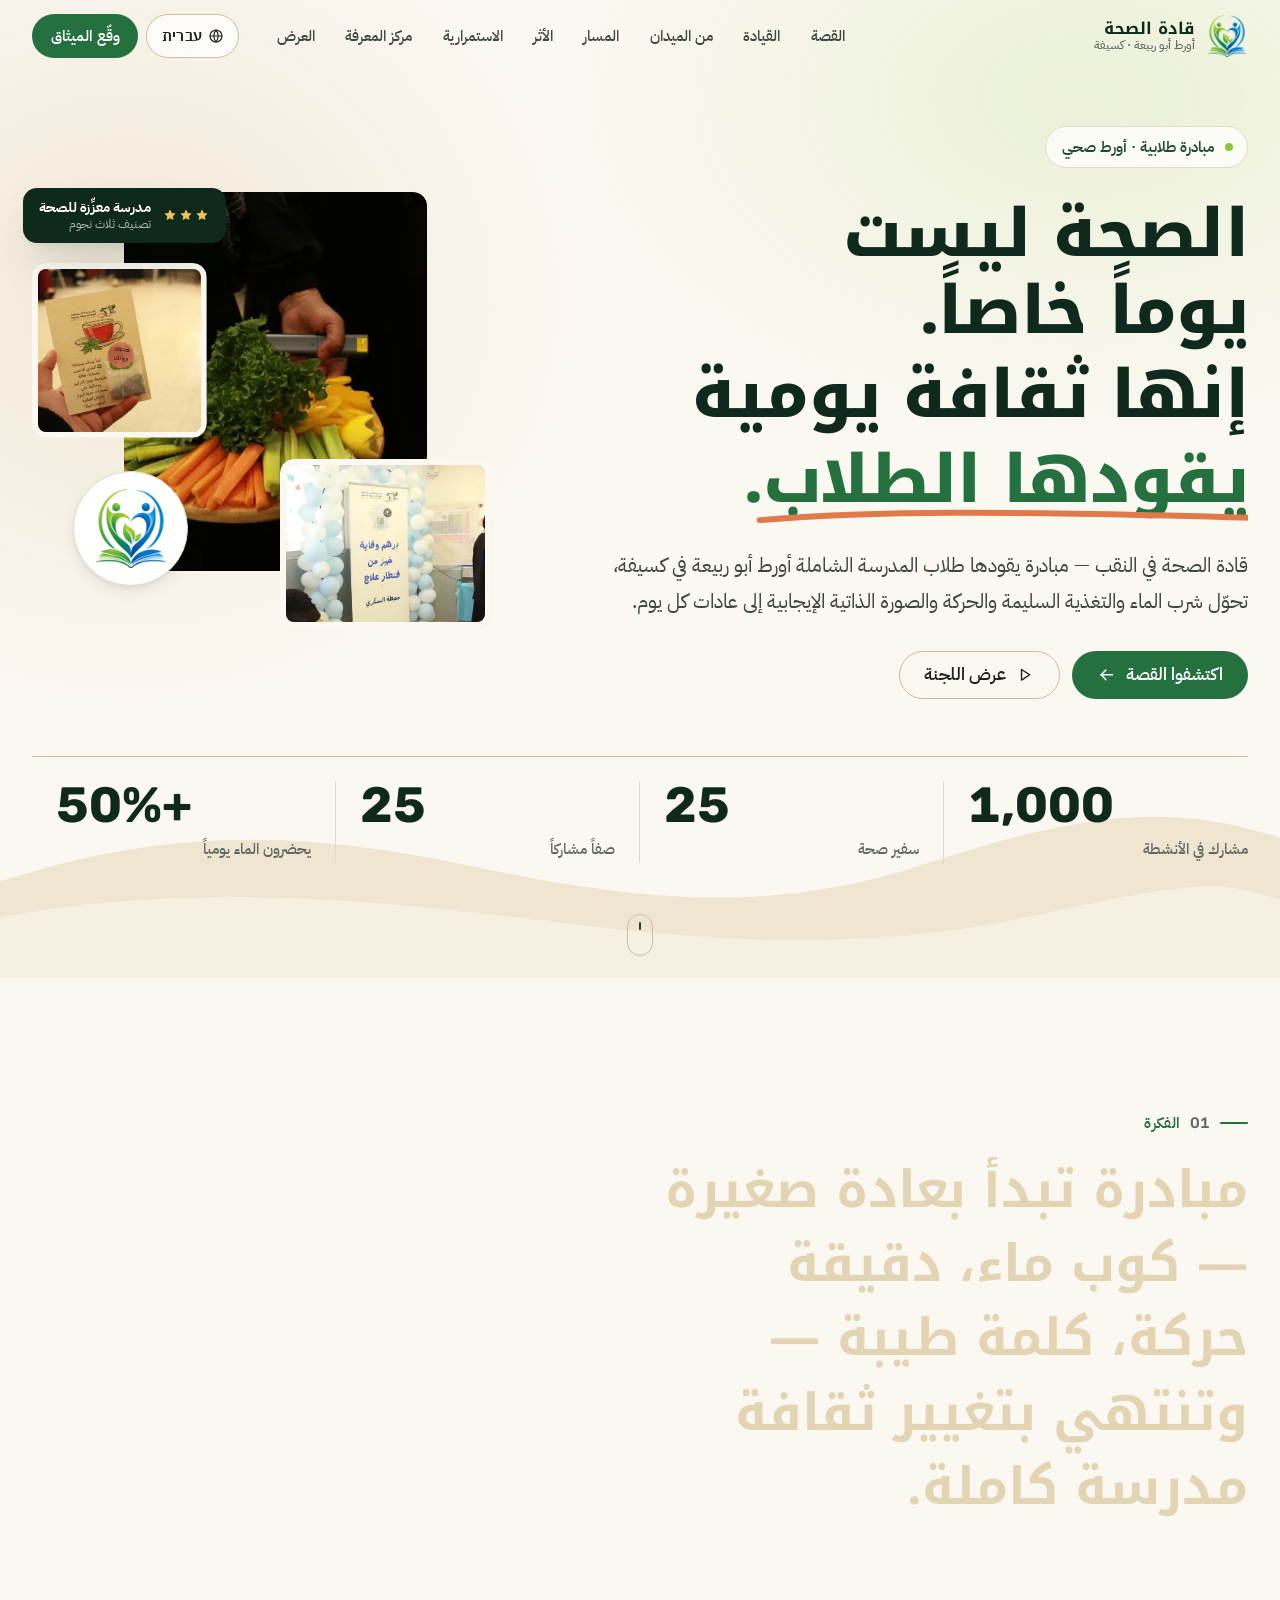
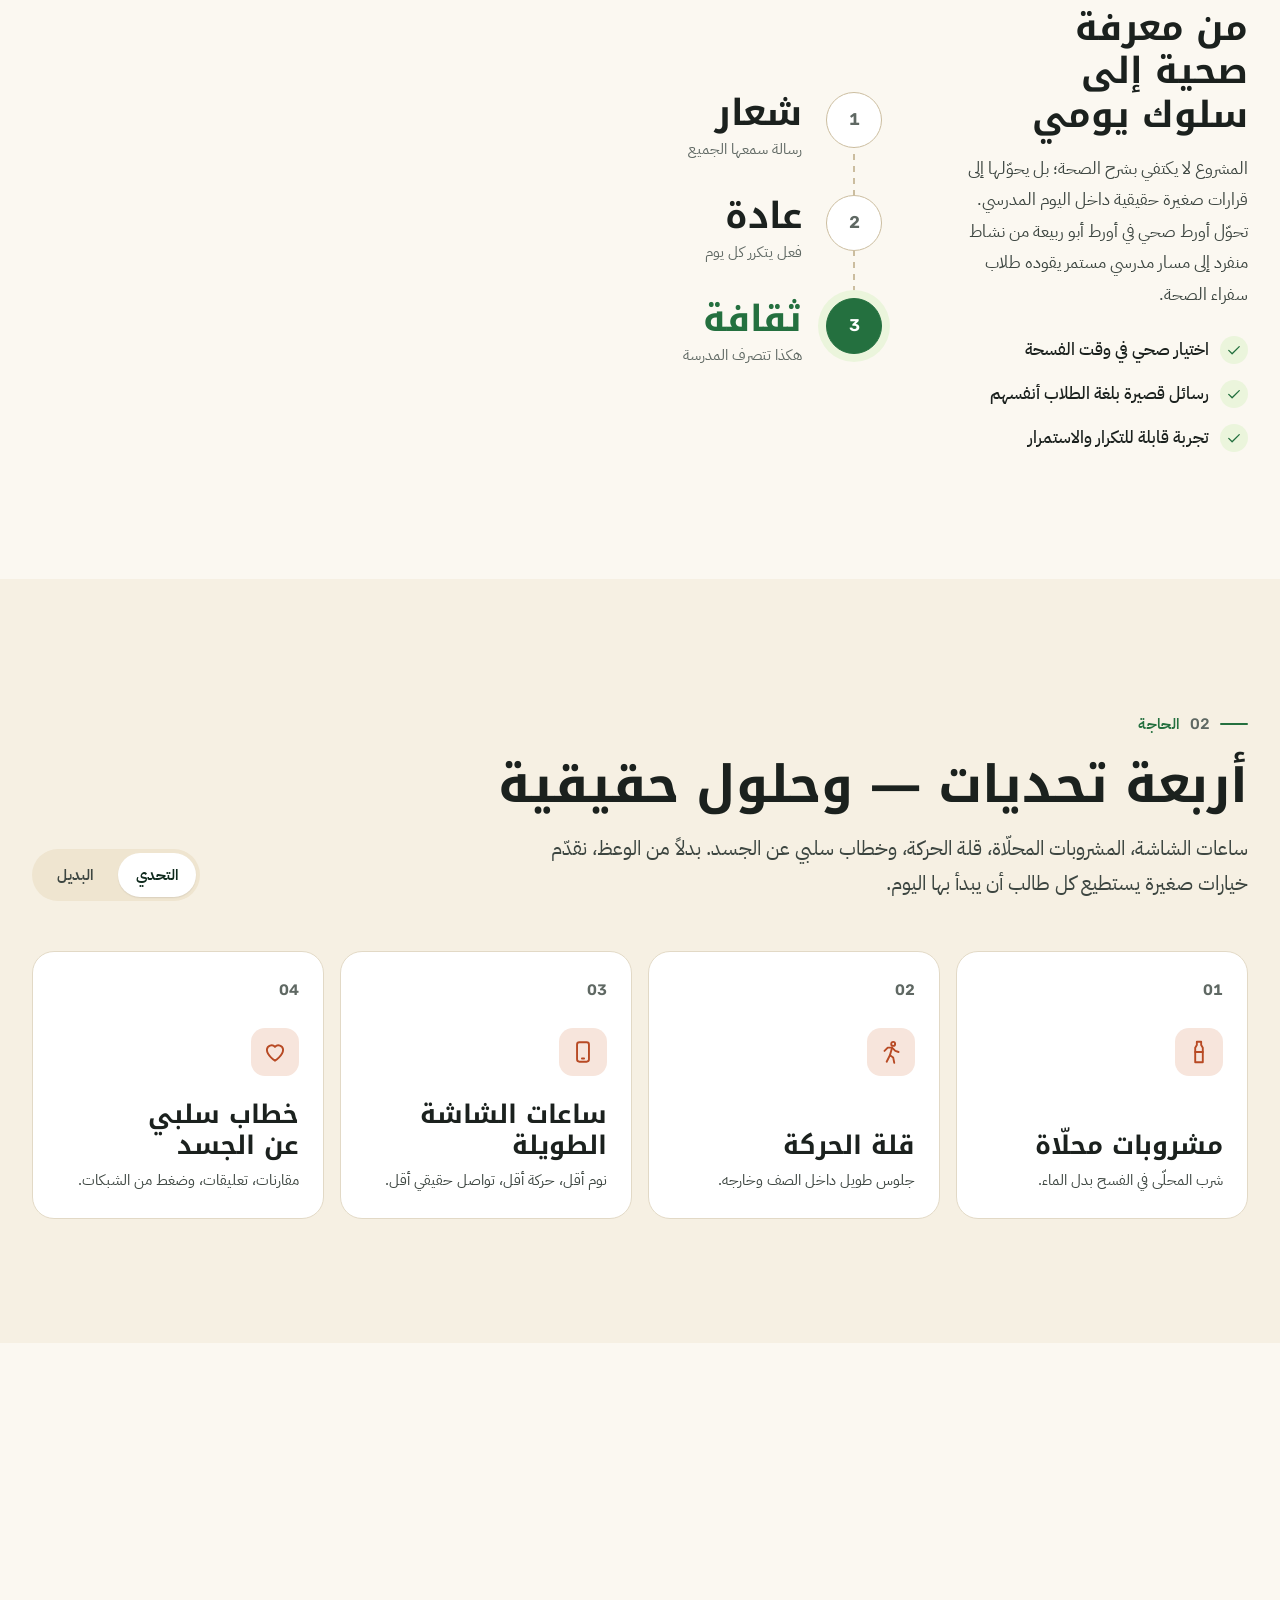
==== commit 03f94e85: "Second pass: activity stories, verified timeline, restored poster photos, pledge hardening, deck sli" ====
--- a/index.html
+++ b/index.html
@@ -23,7 +23,7 @@
   <script>!function(d){d.documentElement.classList.add("js");try{var l=new URLSearchParams(location.search).get("lang")||localStorage.getItem("ortbari_lang");if(l==="he"){d.documentElement.lang="he";d.documentElement.classList.add("i18n-pending")}}catch(e){}}(document)</script>
   <link rel="preconnect" href="https://fonts.googleapis.com">
   <link rel="preconnect" href="https://fonts.gstatic.com" crossorigin>
-  <link rel="stylesheet" href="https://fonts.googleapis.com/css2?family=IBM+Plex+Sans+Arabic:wght@400;500;600;700&family=IBM+Plex+Sans+Hebrew:wght@400;500;600;700&family=Noto+Kufi+Arabic:wght@600;700;800&family=Rubik:wght@500;600;700;800&family=Amiri&family=Frank+Ruhl+Libre:wght@500&display=swap">
+  <link rel="stylesheet" href="https://fonts.googleapis.com/css2?family=IBM+Plex+Sans+Arabic:wght@400;600;700&family=IBM+Plex+Sans+Hebrew:wght@400;600;700&family=Noto+Kufi+Arabic:wght@700;800&family=Rubik:wght@600;800&display=swap">
   <link rel="preload" as="image" href="assets/img/food-platter-1280.webp" imagesrcset="assets/img/food-platter-640.webp 640w, assets/img/food-platter-1280.webp 1280w" imagesizes="(max-width: 900px) 70vw, 34vw">
   <link rel="stylesheet" href="assets/css/tokens.css">
   <link rel="stylesheet" href="assets/css/base.css">
@@ -50,7 +50,7 @@
           <li><a class="main-nav__link" href="#story" data-he="הסיפור">القصة</a></li>
           <li><a class="main-nav__link" href="#leadership" data-he="מנהיגות">القيادة</a></li>
           <li><a class="main-nav__link" href="#field" data-he="מהשטח">من الميدان</a></li>
-          <li><a class="main-nav__link" href="#evidence" data-he="תיעוד">الأدلة</a></li>
+          <li><a class="main-nav__link" href="#timeline" data-he="ציר הזמן">المسار</a></li>
           <li><a class="main-nav__link" href="#impact" data-he="השפעה">الأثر</a></li>
           <li><a class="main-nav__link" href="#continuity" data-he="המשכיות">الاستمرارية</a></li>
           <li><a class="main-nav__link" href="learn.html" data-he="מרכז הידע">مركز المعرفة</a></li>
@@ -64,7 +64,7 @@
           <span data-lang-label lang="he">עברית</span>
         </button>
         <a class="btn btn--primary btn--sm header-cta" href="pledge.html" data-he="חתמו על האמנה">وقّع الميثاق</a>
-        <button class="menu-btn" type="button" aria-expanded="false" aria-controls="mainNav" aria-label="فتح القائمة">
+        <button class="menu-btn" type="button" aria-expanded="false" aria-controls="mainNav" aria-label="فتح القائمة" data-he-aria-label="פתיחת התפריט">
           <span class="menu-btn__bars" aria-hidden="true"></span>
         </button>
       </div>
@@ -393,166 +393,283 @@
       </div>
     </section>
 
-    <!-- ================================================================ 05 FIELD -->
-    <section class="section field" id="field" aria-labelledby="fieldTitle">
+    <!-- ================================================================ 05 STORIES -->
+    <section class="section stories-sec" id="field" aria-labelledby="fieldTitle">
       <div class="container">
         <div class="section-head">
-          <p class="eyebrow"><span class="eyebrow__index num">05</span> <span data-he="מהשטח">من الميدان</span></p>
-          <h2 id="fieldTitle" data-he="הפעילויות הופכות בריאות לעשייה, לא לדיבור">الأنشطة تجعل الصحة فعلاً لا كلاماً</h2>
-          <p class="lede" data-he="תוכנית פעולה שנראית לעין ומחוברת לחיי התלמידים. פעילויות המתועדות בתמונות מסומנות בהתאם.">خطة عمل مرئية ومرتبطة بحياة الطلاب. الأنشطة الموثّقة بالصور معلَّمة بذلك.</p>
-        </div>
-
-        <div class="field__grid">
-          <article class="activity activity--photo activity--wide reveal">
-            <img src="assets/img/food-display-1280.webp" srcset="assets/img/food-display-640.webp 640w, assets/img/food-display-1280.webp 1280w" sizes="(max-width: 768px) 100vw, 60vw" width="1280" height="853" loading="lazy" decoding="async"
-                 alt="طاولة التغذية: ميزان نحاسي يحمل طماطم، وطبق خضروات ومكسّرات"
-                 data-he-alt="שולחן התזונה: מאזני נחושת עם עגבניות, מגש ירקות ואגוזים">
-            <div class="activity__body">
-              <span class="tag tag--doc"><svg class="icon" aria-hidden="true"><use href="assets/img/icons.svg#camera"/></svg> <span data-he="מתועד">موثَّق</span></span>
-              <h3 data-he="שוק בריא בית ספרי">سوق صحي مدرسي</h3>
-              <p data-he="דוכני טעימות, הסבר על צלחת מאוזנת ושילוב מאכלים מקומיים בריאים.">أجنحة تذوّق، شرح عن الطبق المتوازن، ودمج أطعمة محلية صحية.</p>
-            </div>
-          </article>
-          <article class="activity activity--photo reveal">
-            <img src="assets/img/diabetes-station-640.webp" srcset="assets/img/diabetes-station-640.webp 640w, assets/img/diabetes-station-1280.webp 1280w" sizes="(max-width: 768px) 100vw, 30vw" width="640" height="427" loading="lazy" decoding="async"
-                 alt="محطة السكري مزيّنة بالبالونات، مع لافتة توعوية"
-                 data-he-alt="תחנת הסוכרת מעוטרת בבלונים, עם שלט הסברה">
-            <div class="activity__body">
-              <span class="tag tag--doc"><svg class="icon" aria-hidden="true"><use href="assets/img/icons.svg#camera"/></svg> <span data-he="מתועד">موثَّق</span></span>
-              <h3 data-he="תחנת סוכרת">محطة السكري</h3>
-              <p data-he="הסברה על מניעה: «מניעה עדיפה על ריפוי».">توعية بالوقاية: «درهم وقاية خير من قنطار علاج».</p>
-            </div>
-          </article>
-          <article class="activity activity--photo reveal">
-            <img src="assets/img/exercise-equipment-640.webp" srcset="assets/img/exercise-equipment-640.webp 640w, assets/img/exercise-equipment-1280.webp 1280w" sizes="(max-width: 768px) 100vw, 30vw" width="640" height="427" loading="lazy" decoding="async"
-                 alt="أثقال كيتلبل وحبل مطاطي على أرضية الصالة"
-                 data-he-alt="משקולות קטלבל וגומיית התנגדות על רצפת האולם">
-            <div class="activity__body">
-              <span class="tag tag--doc"><svg class="icon" aria-hidden="true"><use href="assets/img/icons.svg#camera"/></svg> <span data-he="מתועד">موثَّق</span></span>
-              <h3 data-he="אתגר 10 דקות תנועה">تحدي 10 دقائق حركة</h3>
-              <p data-he="הפסקה אחת ביום נפתחת בתנועה קצרה: הליכה, קפיצה, משחק כדור או תרגילי כוח קלים.">فسحة كل يوم تُفتتح بحركة قصيرة: مشي، قفز، كرة، أو تمارين قوة خفيفة.</p>
-            </div>
-          </article>
-          <article class="activity activity--photo reveal">
-            <img src="assets/img/tea-station-640.webp" srcset="assets/img/tea-station-640.webp 640w, assets/img/tea-station-1280.webp 1280w" sizes="(max-width: 768px) 100vw, 30vw" width="640" height="427" loading="lazy" decoding="async"
-                 alt="محطة الشاي الأخضر مع حاسوب يعرض اختباراً تفاعلياً"
-                 data-he-alt="תחנת התה הירוק עם מחשב נייד שמציג חידון אינטראקטיבי">
-            <div class="activity__body">
-              <span class="tag tag--doc"><svg class="icon" aria-hidden="true"><use href="assets/img/icons.svg#camera"/></svg> <span data-he="מתועד">موثَّق</span></span>
-              <h3 data-he="תחנת תה ירוק">محطة الشاي الأخضر</h3>
-              <p data-he="פינה אינטראקטיבית למודעות בריאותית, עם חידון וכרטיס «הבריאות שלך – החיים שלך».">ركن تفاعلي للوعي الصحي، مع اختبار قصير وبطاقة «صحتك حياتك».</p>
-            </div>
-          </article>
-
-          <article class="activity activity--text reveal">
-            <svg class="icon activity__icon" aria-hidden="true"><use href="assets/img/icons.svg#bottle"/></svg>
-            <h3 data-he="בקבוק אישי לכל תלמיד">زجاجة شخصية لكل طالب</h3>
-            <p data-he="עמדות תזכורת, מדבקות על בקבוקים ומעקב כיתתי שמעודד לבחור במים לאורך היום.">محطات تذكير، ملصقات على الزجاجات، ومتابعة صفية تشجّع على اختيار الماء طوال اليوم.</p>
-          </article>
-          <article class="activity activity--text reveal">
-            <svg class="icon activity__icon" aria-hidden="true"><use href="assets/img/icons.svg#poster"/></svg>
-            <h3 data-he="כרזות בגובה העיניים">ملصقات بلغة الطلاب</h3>
-            <p data-he="תלמידים יוצרים מסרים בערבית ובעברית ומציגים אותם במסדרונות, בכיתות וברשתות בית הספר.">الطلاب يصمّمون رسائل بالعربية والعبرية ويعرضونها في الممرات والصفوف وشبكات المدرسة.</p>
-          </article>
-          <article class="activity activity--text reveal">
-            <svg class="icon activity__icon" aria-hidden="true"><use href="assets/img/icons.svg#family"/></svg>
-            <h3 data-he="ערב בריאות למשפחות">أمسية صحة للعائلات</h3>
-            <p data-he="שיתוף ההורים בטיפים מעשיים, מתכונים פשוטים והתחייבות משפחתית לשינוי קטן אחד.">إشراك الأهل في نصائح عملية ووصفات بسيطة، والتزام عائلي بتغيير صغير واحد.</p>
-          </article>
-          <article class="activity activity--text reveal">
-            <svg class="icon activity__icon" aria-hidden="true"><use href="assets/img/icons.svg#heart"/></svg>
-            <h3 data-he="סדנת דימוי עצמי ושפה מכבדת">ورشة الصورة الذاتية</h3>
-            <p data-he="שיחה מודרכת על גוף, ביטחון עצמי, רשתות חברתיות והבחירה להתייחס לעצמנו ולאחרים בכבוד.">حوار موجَّه حول الجسم والثقة بالنفس والشبكات الاجتماعية، واختيار احترام الذات والآخرين.</p>
-          </article>
+          <p class="eyebrow"><span class="eyebrow__index num">05</span> <span data-he="סיפורים מהשטח">قصص من الميدان</span></p>
+          <h2 id="fieldTitle" data-he="חמש תחנות. תמונות אמיתיות. תלמידים מובילים.">خمس محطات. صور حقيقية. طلاب في القيادة.</h2>
+          <p class="lede" data-he="כל סיפור מתועד בתמונות מבית הספר. לכל אחד: המטרה, תפקיד שגרירי הבריאות, המסר, ואיך מודדים.">كل قصة موثّقة بصور من المدرسة. ولكل واحدة: الهدف، دور سفراء الصحة، الرسالة، وكيف نقيس.</p>
+        </div>
+
+        <div class="stories" data-tabs>
+          <div class="stories__tabs" role="tablist" aria-label="قصص النشاطات" data-he-aria-label="סיפורי הפעילויות">
+            <button class="story-tab" role="tab" id="st1" aria-controls="sp1" aria-selected="true" tabindex="0">
+              <img src="assets/img/food-display-640.webp" width="640" height="427" alt="" loading="lazy">
+              <span class="story-tab__text"><span class="story-tab__tag" data-he="יום הבריאות">يوم الصحة</span><span class="story-tab__title" data-he="תחנת התזונה">محطة التغذية</span></span>
+            </button>
+            <button class="story-tab" role="tab" id="st2" aria-controls="sp2" aria-selected="false" tabindex="-1">
+              <img src="assets/img/diabetes-station-640.webp" width="640" height="427" alt="" loading="lazy">
+              <span class="story-tab__text"><span class="story-tab__tag" data-he="יום הבריאות">يوم الصحة</span><span class="story-tab__title" data-he="תחנת הסוכרת">محطة السكري</span></span>
+            </button>
+            <button class="story-tab" role="tab" id="st3" aria-controls="sp3" aria-selected="false" tabindex="-1">
+              <img src="assets/img/tea-card-640.webp" width="640" height="427" alt="" loading="lazy">
+              <span class="story-tab__text"><span class="story-tab__tag" data-he="יום הבריאות">يوم الصحة</span><span class="story-tab__title" data-he="תחנת התה הירוק">محطة الشاي الأخضر</span></span>
+            </button>
+            <button class="story-tab" role="tab" id="st4" aria-controls="sp4" aria-selected="false" tabindex="-1">
+              <img src="assets/img/exercise-equipment-640.webp" width="640" height="427" alt="" loading="lazy">
+              <span class="story-tab__text"><span class="story-tab__tag" data-he="תנועה">حركة</span><span class="story-tab__title" data-he="הפסקת תנועה">فسحة الحركة</span></span>
+            </button>
+            <button class="story-tab" role="tab" id="st5" aria-controls="sp5" aria-selected="false" tabindex="-1">
+              <img src="assets/img/poster-food-pyramid-640.webp" width="640" height="360" alt="" loading="lazy">
+              <span class="story-tab__text"><span class="story-tab__tag" data-he="הסברה">توعية</span><span class="story-tab__title" data-he="כרזות במסדרונות">ملصقات الممرات</span></span>
+            </button>
+          </div>
+
+          <div class="stories__panels">
+            <!-- 1 nutrition -->
+            <div class="story" role="tabpanel" id="sp1" aria-labelledby="st1" tabindex="0">
+              <ul class="story__media story__media--2" role="list" data-gallery>
+                <li class="gallery__item"><button class="gallery__btn" type="button">
+                  <img src="assets/img/food-display-1280.webp" srcset="assets/img/food-display-640.webp 640w, assets/img/food-display-1280.webp 1280w" sizes="(max-width: 900px) 100vw, 40vw" width="1280" height="853" loading="lazy" decoding="async" data-full="assets/img/food-display-1920.webp"
+                       alt="طاولة التغذية: ميزان نحاسي يحمل طماطم، طبق خضروات ومكسّرات" data-he-alt="שולחן התזונה: מאזני נחושת עם עגבניות, מגש ירקות ואגוזים">
+                  <span class="gallery__caption" data-he="תחנת התזונה: ירקות, פירות ומאזניים — כי בריאות היא איזון.">محطة التغذية: خضروات وفواكه وميزان — لأن الصحة توازن.</span>
+                </button></li>
+                <li class="gallery__item"><button class="gallery__btn" type="button">
+                  <img src="assets/img/food-platter-640.webp" srcset="assets/img/food-platter-640.webp 640w, assets/img/food-platter-1280.webp 1280w" sizes="(max-width: 900px) 50vw, 20vw" width="640" height="427" loading="lazy" decoding="async" data-full="assets/img/food-platter-1920.webp"
+                       alt="طبق خشبي من الخضروات المقطّعة: جزر وخيار وكرفس وفلفل" data-he-alt="מגש עץ עם ירקות חתוכים: גזר, מלפפון, סלרי ופלפל">
+                  <span class="gallery__caption" data-he="מגש ירקות טריים ביום הבריאות.">طبق خضروات طازجة في يوم الصحة.</span>
+                </button></li>
+              </ul>
+              <div class="story__body">
+                <p class="story__meta">
+                  <span class="tag" data-he="יום הבריאות הבית ספרי">يوم الصحة المدرسي</span>
+                  <span class="story__date"><svg class="icon" aria-hidden="true"><use href="assets/img/icons.svg#camera"/></svg><span data-he="תועד: מאי 2026">وُثّق: أيار 2026</span></span>
+                </p>
+                <h3 data-he="הצלחת המאוזנת, מהמטבח שלנו">الطبق المتوازن، من مطبخنا</h3>
+                <dl class="story__facts">
+                  <div><dt data-he="המטרה">الهدف</dt><dd data-he="עידוד ארוחות מאוזנות, ירקות ופירות, והיכרות מחודשת עם המטבח הבדואי המקומי.">تشجيع الوجبات المتوازنة والخضروات والفواكه، والتعرّف من جديد على المطبخ البدوي المحلي.</dd></div>
+                  <div><dt data-he="תפקיד השגרירים">دور السفراء</dt><dd data-he="דוכני טעימות והסבר על צלחת מאוזנת — התלמידים מנחים, מסבירים ומעודדים השתתפות.">أجنحة تذوّق وشرح عن الطبق المتوازن — الطلاب يُرشدون ويشرحون ويشجّعون المشاركة.</dd></div>
+                  <div><dt data-he="המסר">الرسالة</dt><dd data-he="«בריאות היא איזון.»">«الصحة توازن.»</dd></div>
+                  <div><dt data-he="איך מודדים">كيف نقيس</dt><dd data-he="שאלון הרגלי אכילה.">استبيان عادات الأكل.</dd></div>
+                </dl>
+              </div>
+            </div>
+
+            <!-- 2 diabetes -->
+            <div class="story" role="tabpanel" id="sp2" aria-labelledby="st2" tabindex="0" hidden>
+              <ul class="story__media" role="list" data-gallery>
+                <li class="gallery__item"><button class="gallery__btn" type="button">
+                  <img src="assets/img/diabetes-station-1280.webp" srcset="assets/img/diabetes-station-640.webp 640w, assets/img/diabetes-station-1280.webp 1280w" sizes="(max-width: 900px) 100vw, 40vw" width="1280" height="853" loading="lazy" decoding="async" data-full="assets/img/diabetes-station-1920.webp"
+                       alt="لافتة محطة السكري بين أقواس البالونات: درهم وقاية خير من قنطار علاج" data-he-alt="שלט תחנת הסוכרת בין קשתות בלונים: מניעה עדיפה על ריפוי">
+                  <span class="gallery__caption" data-he="תחנת הסוכרת ביום הבריאות.">محطة السكري في يوم الصحة.</span>
+                </button></li>
+              </ul>
+              <div class="story__body">
+                <p class="story__meta">
+                  <span class="tag" data-he="יום הבריאות הבית ספרי">يوم الصحة المدرسي</span>
+                  <span class="story__date"><svg class="icon" aria-hidden="true"><use href="assets/img/icons.svg#camera"/></svg><span data-he="תועד: מאי 2026">وُثّق: أيار 2026</span></span>
+                </p>
+                <h3 data-he="מניעה לפני טיפול">الوقاية قبل العلاج</h3>
+                <dl class="story__facts">
+                  <div><dt data-he="המטרה">الهدف</dt><dd data-he="העלאת המודעות לסוכרת ולמניעתה בקהילה שלנו.">رفع الوعي بمرض السكري والوقاية منه في مجتمعنا.</dd></div>
+                  <div><dt data-he="תפקיד השגרירים">دور السفراء</dt><dd data-he="עמדת הסברה בהובלת תלמידים לתלמידים, כחלק מיום הבריאות.">محطة توعية يقودها طلاب للطلاب، ضمن يوم الصحة.</dd></div>
+                  <div><dt data-he="המסר">الرسالة</dt><dd data-he="«מניעה עדיפה על ריפוי.»">«درهم وقاية خير من قنطار علاج.»</dd></div>
+                  <div><dt data-he="איך מודדים">كيف نقيس</dt><dd data-he="השתתפות התלמידים בתחנות.">مشاركة الطلاب في المحطات.</dd></div>
+                </dl>
+              </div>
+            </div>
+
+            <!-- 3 green tea -->
+            <div class="story" role="tabpanel" id="sp3" aria-labelledby="st3" tabindex="0" hidden>
+              <ul class="story__media story__media--2" role="list" data-gallery>
+                <li class="gallery__item"><button class="gallery__btn" type="button">
+                  <img src="assets/img/tea-card-1280.webp" srcset="assets/img/tea-card-640.webp 640w, assets/img/tea-card-1280.webp 1280w" sizes="(max-width: 900px) 100vw, 40vw" width="1280" height="853" loading="lazy" decoding="async" data-full="assets/img/tea-card-1920.webp"
+                       alt="يد تحمل بطاقة «صحتك حياتك» مع كيس شاي أخضر" data-he-alt="יד אוחזת בכרטיס «הבריאות שלך – החיים שלך» עם שקית תה ירוק">
+                  <span class="gallery__caption" data-he="כרטיס «הבריאות שלך – החיים שלך» — יצירה מקורית של התלמידים.">بطاقة «صحتك حياتك» — إبداع أصيل من الطلاب.</span>
+                </button></li>
+                <li class="gallery__item"><button class="gallery__btn" type="button">
+                  <img src="assets/img/tea-station-640.webp" srcset="assets/img/tea-station-640.webp 640w, assets/img/tea-station-1280.webp 1280w" sizes="(max-width: 900px) 50vw, 20vw" width="640" height="427" loading="lazy" decoding="async" data-full="assets/img/tea-station-1920.webp"
+                       alt="حاسوب يعرض اختباراً صحياً تفاعلياً بجانب سلال الحلوى" data-he-alt="מחשב נייד שמציג חידון בריאות אינטראקטיבי ליד סלסלות">
+                  <span class="gallery__caption" data-he="פינה אינטראקטיבית עם חידון על המחשב.">ركن تفاعلي مع اختبار على الحاسوب.</span>
+                </button></li>
+              </ul>
+              <div class="story__body">
+                <p class="story__meta">
+                  <span class="tag" data-he="יום הבריאות הבית ספרי">يوم الصحة المدرسي</span>
+                  <span class="story__date"><svg class="icon" aria-hidden="true"><use href="assets/img/icons.svg#camera"/></svg><span data-he="תועד: מאי 2026">وُثّق: أيار 2026</span></span>
+                </p>
+                <h3 data-he="חלופה חמה למשקה הממותק">بديل دافئ للمشروب المحلّى</h3>
+                <dl class="story__facts">
+                  <div><dt data-he="המטרה">الهدف</dt><dd data-he="להציע חלופה בריאה למשקאות ממותקים: מים ותה צמחים.">تقديم بديل صحي للمشروبات المحلّاة: الماء وشاي الأعشاب.</dd></div>
+                  <div><dt data-he="תפקיד השגרירים">دور السفراء</dt><dd data-he="כרטיס «הבריאות שלך – החיים שלך» עם שקית תה, וחידון אינטראקטיבי על המחשב.">بطاقة «صحتك حياتك» مع كيس شاي، واختبار تفاعلي على الحاسوب.</dd></div>
+                  <div><dt data-he="המסר">الرسالة</dt><dd data-he="«התחילו את היום באנרגיה!» — מהטקסט על הכרטיס.">«ابدأ يومك بنشاط!» — من نص البطاقة.</dd></div>
+                  <div><dt data-he="איך מודדים">كيف نقيس</dt><dd data-he="ספירה שבועית: בקבוקי מים מול משקאות ממותקים בהפסקות.">إحصاء أسبوعي: زجاجات الماء مقابل المشروبات المحلّاة في الفسح.</dd></div>
+                </dl>
+              </div>
+            </div>
+
+            <!-- 4 movement -->
+            <div class="story" role="tabpanel" id="sp4" aria-labelledby="st4" tabindex="0" hidden>
+              <ul class="story__media" role="list" data-gallery>
+                <li class="gallery__item"><button class="gallery__btn" type="button">
+                  <img src="assets/img/exercise-equipment-1280.webp" srcset="assets/img/exercise-equipment-640.webp 640w, assets/img/exercise-equipment-1280.webp 1280w" sizes="(max-width: 900px) 100vw, 40vw" width="1280" height="853" loading="lazy" decoding="async" data-full="assets/img/exercise-equipment-1920.webp"
+                       alt="أثقال كيتلبل بوزن 4 كغ وحبل مقاومة أخضر على أرضية الصالة" data-he-alt="משקולות קטלבל של 4 ק״ג וגומיית התנגדות ירוקה על רצפת האולם">
+                  <span class="gallery__caption" data-he="ציוד לפעילות גופנית.">أدوات النشاط البدني.</span>
+                </button></li>
+              </ul>
+              <div class="story__body">
+                <p class="story__meta">
+                  <span class="tag" data-he="תנועה">حركة</span>
+                  <span class="story__date"><svg class="icon" aria-hidden="true"><use href="assets/img/icons.svg#camera"/></svg><span data-he="תועד: מאי 2026">وُثّق: أيار 2026</span></span>
+                </p>
+                <h3 data-he="עשר דקות שפותחות את ההפסקה">عشر دقائق تفتتح الفسحة</h3>
+                <dl class="story__facts">
+                  <div><dt data-he="המטרה">الهدف</dt><dd data-he="שתנועה תהיה חלק משגרת הלמידה, לא רק בשיעור החינוך הגופני.">أن تصبح الحركة جزءاً من روتين التعلّم، لا في حصة الرياضة فقط.</dd></div>
+                  <div><dt data-he="תפקיד השגרירים">دور السفراء</dt><dd data-he="אתגר 10 דקות תנועה והפסקות פעילות בהובלת תלמידים.">تحدي 10 دقائق حركة وفسح نشيطة بقيادة الطلاب.</dd></div>
+                  <div><dt data-he="המסר">الرسالة</dt><dd data-he="«כל צעד חשוב.»">«كل خطوة مهمة.»</dd></div>
+                  <div><dt data-he="איך מודדים">كيف نقيس</dt><dd data-he="דקות פעילות ושיעור השתתפות.">دقائق النشاط ونسبة المشاركة.</dd></div>
+                </dl>
+              </div>
+            </div>
+
+            <!-- 5 posters -->
+            <div class="story" role="tabpanel" id="sp5" aria-labelledby="st5" tabindex="0" hidden>
+              <ul class="story__media story__media--posters" role="list" data-gallery>
+                <li class="gallery__item"><button class="gallery__btn" type="button">
+                  <img src="assets/img/poster-food-pyramid-640.webp" width="640" height="360" loading="lazy" decoding="async" data-full="assets/img/poster-food-pyramid-1280.webp"
+                       alt="ملصق «حافظ على نظام غذائي صحي» مع هرم غذائي" data-he-alt="כרזה «שמרו על תזונה בריאה» עם פירמידת מזון">
+                  <span class="gallery__caption" data-he="«שמרו על תזונה בריאה» — פירמידת המזון.">«حافظ على نظام غذائي صحي» — الهرم الغذائي.</span>
+                </button></li>
+                <li class="gallery__item"><button class="gallery__btn" type="button">
+                  <img src="assets/img/poster-smoking-640.webp" width="360" height="640" loading="lazy" decoding="async" data-full="assets/img/poster-smoking-1280.webp"
+                       alt="ملصق «التدخين أخطر وباء عالمي» على جدار المدرسة" data-he-alt="כרזה «העישון — המגפה המסוכנת בעולם» על קיר בית הספר">
+                  <span class="gallery__caption" data-he="כרזה נגד עישון.">ملصق ضد التدخين.</span>
+                </button></li>
+                <li class="gallery__item"><button class="gallery__btn" type="button">
+                  <img src="assets/img/poster-memory-640.webp" width="640" height="360" loading="lazy" decoding="async" data-full="assets/img/poster-memory-1280.webp"
+                       alt="ملصق «كيف تستطيع تقوية الذاكرة؟»" data-he-alt="כרזה «איך לחזק את הזיכרון?»">
+                  <span class="gallery__caption" data-he="«איך לחזק את הזיכרון?»">«كيف تستطيع تقوية الذاكرة؟»</span>
+                </button></li>
+                <li class="gallery__item"><button class="gallery__btn" type="button">
+                  <img src="assets/img/poster-cigarette-640.webp" width="360" height="640" loading="lazy" decoding="async" data-full="assets/img/poster-cigarette-1280.webp"
+                       alt="ملصق «ما هي مكونات السيجارة؟»" data-he-alt="כרזה «ממה מורכבת סיגריה?»">
+                  <span class="gallery__caption" data-he="«ממה מורכבת סיגריה?»">«ما هي مكونات السيجارة؟»</span>
+                </button></li>
+                <li class="gallery__item"><button class="gallery__btn" type="button">
+                  <img src="assets/img/poster-success-steps-640.webp" width="640" height="360" loading="lazy" decoding="async" data-full="assets/img/poster-success-steps-1280.webp"
+                       alt="ملصق «خطوات تساعدك على تحقيق النجاح»" data-he-alt="כרזה «צעדים שיעזרו לך להצליח»">
+                  <span class="gallery__caption" data-he="«צעדים שיעזרו לך להצליח».">«خطوات تساعدك على تحقيق النجاح».</span>
+                </button></li>
+                <li class="gallery__item"><button class="gallery__btn" type="button">
+                  <img src="assets/img/poster-smoker-story-640.webp" width="360" height="640" loading="lazy" decoding="async" data-full="assets/img/poster-smoker-story-1280.webp"
+                       alt="ملصق قصة الحكيم والمدخّن: «وهل ثوبك أغلى من صدرك»" data-he-alt="כרזה עם סיפור החכם והמעשן: «האם הבגד שלך יקר מהחזה שלך?»">
+                  <span class="gallery__caption" data-he="«האם הבגד שלך יקר מהחזה שלך?»">«وهل ثوبك أغلى من صدرك؟»</span>
+                </button></li>
+              </ul>
+              <div class="story__body">
+                <p class="story__meta">
+                  <span class="tag" data-he="הסברה">توعية</span>
+                  <span class="story__date"><svg class="icon" aria-hidden="true"><use href="assets/img/icons.svg#camera"/></svg><span data-he="צולם: 13 במאי 2026">صُوّر: 13 أيار 2026</span></span>
+                </p>
+                <h3 data-he="הקירות מדברים בריאות">الجدران تتحدث صحة</h3>
+                <dl class="story__facts">
+                  <div><dt data-he="המטרה">الهدف</dt><dd data-he="מסרים קצרים שתלמידים פוגשים כל יום: תזונה, זיכרון ולמידה, ומניעת עישון.">رسائل قصيرة يراها الطلاب كل يوم: التغذية، الذاكرة والتعلّم، والوقاية من التدخين.</dd></div>
+                  <div><dt data-he="תפקיד השגרירים">دور السفراء</dt><dd data-he="מסרים בשפת התלמידים, מוצגים במסדרונות ובכיתות.">رسائل بلغة الطلاب، معروضة في الممرات والصفوف.</dd></div>
+                  <div><dt data-he="המסר">الرسالة</dt><dd data-he="«העישון — המגפה המסוכנת בעולם.»">«التدخين أخطر وباء عالمي.»</dd></div>
+                  <div><dt data-he="איך מודדים">كيف نقيس</dt><dd data-he="משוב מתלמידים וממחנכים.">تغذية راجعة من الطلاب والمعلمين.</dd></div>
+                </dl>
+              </div>
+            </div>
+          </div>
+        </div>
+
+        <div class="more-acts reveal">
+          <h3 class="more-acts__title" data-he="פעילויות נוספות בתוכנית העבודה">أنشطة أخرى في خطة العمل</h3>
+          <ul class="more-acts__list" role="list">
+            <li><svg class="icon" aria-hidden="true"><use href="assets/img/icons.svg#bottle"/></svg><span><strong data-he="בקבוק אישי לכל תלמיד">زجاجة شخصية لكل طالب</strong><span data-he="עמדות תזכורת, מדבקות ומעקב כיתתי.">محطات تذكير، ملصقات، ومتابعة صفية.</span></span></li>
+            <li><svg class="icon" aria-hidden="true"><use href="assets/img/icons.svg#family"/></svg><span><strong data-he="ערב בריאות למשפחות">أمسية صحة للعائلات</strong><span data-he="טיפים מעשיים והתחייבות משפחתית לשינוי קטן אחד.">نصائح عملية والتزام عائلي بتغيير صغير واحد.</span></span></li>
+            <li><svg class="icon" aria-hidden="true"><use href="assets/img/icons.svg#heart"/></svg><span><strong data-he="סדנת דימוי עצמי">ورشة الصورة الذاتية</strong><span data-he="שיחה מודרכת על גוף, ביטחון עצמי ורשתות חברתיות.">حوار موجَّه حول الجسم والثقة بالنفس والشبكات الاجتماعية.</span></span></li>
+          </ul>
         </div>
       </div>
     </section>
 
-    <!-- ================================================================ 06 EVIDENCE -->
-    <section class="section section--sand evidence" id="evidence" aria-labelledby="evTitle">
+    <!-- ================================================================ 06 TIMELINE -->
+    <section class="section section--sand timeline-sec" id="timeline" aria-labelledby="tlTitle">
       <div class="container">
-        <div class="evidence__head">
-          <div class="section-head">
-            <p class="eyebrow"><span class="eyebrow__index num">06</span> <span data-he="תיעוד מהשטח">أدلة من الميدان</span></p>
-            <h2 id="evTitle" data-he="התמונות מתעדות מסלול, לא אירוע">الصور توثّق مساراً، لا حدثاً</h2>
-            <p class="lede" data-he="תמונות אמיתיות מימי הבריאות בבית הספר. לחצו על תמונה כדי להגדיל אותה.">صور حقيقية من أيام الصحة في المدرسة. اضغطوا على أي صورة لتكبيرها.</p>
-          </div>
-          <div class="evidence__filters" role="group" aria-label="تصفية الصور" data-he-aria-label="סינון התמונות">
-            <button class="chip" type="button" data-filter="all" aria-pressed="true" data-he="הכול">الكل</button>
-            <button class="chip" type="button" data-filter="food" aria-pressed="false" data-he="תזונה">تغذية</button>
-            <button class="chip" type="button" data-filter="awareness" aria-pressed="false" data-he="הסברה">توعية</button>
-            <button class="chip" type="button" data-filter="move" aria-pressed="false" data-he="תנועה">حركة</button>
-            <button class="chip" type="button" data-filter="recognition" aria-pressed="false" data-he="הכרה">اعتراف</button>
-          </div>
-        </div>
-
-        <ul class="gallery" role="list" data-gallery>
-          <li class="gallery__item gallery__item--feature" data-cat="food">
-            <button class="gallery__btn" type="button">
-              <img src="assets/img/food-display-1280.webp" srcset="assets/img/food-display-640.webp 640w, assets/img/food-display-1280.webp 1280w, assets/img/food-display-1920.webp 1920w" sizes="(max-width: 768px) 100vw, 60vw" width="1280" height="853" loading="lazy" decoding="async"
-                   data-full="assets/img/food-display-1920.webp"
-                   alt="طاولة التغذية: ميزان نحاسي، خضروات وفواكه ومكسّرات"
-                   data-he-alt="שולחן התזונה: מאזני נחושת, ירקות, פירות ואגוזים">
-              <span class="gallery__caption" data-he="תחנת התזונה: ירקות, פירות ומאזניים — כי בריאות היא איזון.">محطة التغذية: خضروات وفواكه وميزان — لأن الصحة توازن.</span>
-            </button>
-          </li>
-          <li class="gallery__item gallery__item--tall" data-cat="recognition">
-            <button class="gallery__btn" type="button">
-              <img src="assets/img/certificate-1280.webp" srcset="assets/img/certificate-640.webp 360w, assets/img/certificate-1280.webp 720w, assets/img/certificate-1920.webp 1081w" sizes="(max-width: 768px) 50vw, 25vw" width="720" height="1280" loading="lazy" decoding="async"
-                   data-full="assets/img/certificate-1920.webp"
-                   alt="شهادة «مدرسة معزِّزة للصحة» لثانوية أورط أبو ربيعة بتصنيف ثلاث نجوم"
-                   data-he-alt="תעודת «בית ספר מקדם בריאות» לתיכון אורט אבו רביעה בדירוג שלושה כוכבים">
-              <span class="gallery__caption" data-he="תעודת «בית ספר מקדם בריאות» בדירוג שלושה כוכבים — משרד החינוך ומשרד הבריאות.">شهادة «مدرسة معزِّزة للصحة» بتصنيف ثلاث نجوم — وزارة التربية ووزارة الصحة.</span>
-            </button>
-          </li>
-          <li class="gallery__item" data-cat="awareness">
-            <button class="gallery__btn" type="button">
-              <img src="assets/img/diabetes-station-640.webp" srcset="assets/img/diabetes-station-640.webp 640w, assets/img/diabetes-station-1280.webp 1280w" sizes="(max-width: 768px) 50vw, 30vw" width="640" height="427" loading="lazy" decoding="async"
-                   data-full="assets/img/diabetes-station-1920.webp"
-                   alt="لافتة محطة السكري بين أقواس البالونات"
-                   data-he-alt="שלט תחנת הסוכרת בין קשתות בלונים">
-              <span class="gallery__caption" data-he="תחנת הסוכרת ביום הבריאות: «מניעה עדיפה על ריפוי».">محطة السكري في يوم الصحة: «درهم وقاية خير من قنطار علاج».</span>
-            </button>
-          </li>
-          <li class="gallery__item" data-cat="food awareness">
-            <button class="gallery__btn" type="button">
-              <img src="assets/img/tea-card-640.webp" srcset="assets/img/tea-card-640.webp 640w, assets/img/tea-card-1280.webp 1280w" sizes="(max-width: 768px) 50vw, 30vw" width="640" height="427" loading="lazy" decoding="async"
-                   data-full="assets/img/tea-card-1920.webp"
-                   alt="يد تحمل بطاقة «صحتك حياتك» مع كيس شاي أخضر"
-                   data-he-alt="יד אוחזת בכרטיס «הבריאות שלך – החיים שלך» עם שקית תה ירוק">
-              <span class="gallery__caption" data-he="כרטיס התה הבריא: «הבריאות שלך – החיים שלך» — יצירה מקורית של התלמידים.">بطاقة الشاي الصحي: «صحتك حياتك» — إبداع أصيل من الطلاب.</span>
-            </button>
-          </li>
-          <li class="gallery__item" data-cat="awareness">
-            <button class="gallery__btn" type="button">
-              <img src="assets/img/tea-station-640.webp" srcset="assets/img/tea-station-640.webp 640w, assets/img/tea-station-1280.webp 1280w" sizes="(max-width: 768px) 50vw, 30vw" width="640" height="427" loading="lazy" decoding="async"
-                   data-full="assets/img/tea-station-1920.webp"
-                   alt="حاسوب يعرض اختباراً صحياً تفاعلياً بجانب سلال الحلوى الصحية"
-                   data-he-alt="מחשב נייד שמציג חידון בריאות אינטראקטיבי ליד סלסלות"
-              >
-              <span class="gallery__caption" data-he="תחנת התה הירוק: פינה אינטראקטיבית למודעות בריאותית.">محطة الشاي الأخضر: ركن تفاعلي للوعي الصحي.</span>
-            </button>
-          </li>
-          <li class="gallery__item" data-cat="food">
-            <button class="gallery__btn" type="button">
-              <img src="assets/img/food-platter-640.webp" srcset="assets/img/food-platter-640.webp 640w, assets/img/food-platter-1280.webp 1280w" sizes="(max-width: 768px) 50vw, 30vw" width="640" height="427" loading="lazy" decoding="async"
-                   data-full="assets/img/food-platter-1920.webp"
-                   alt="طبق خشبي من الخضروات المقطّعة: جزر وخيار وكرفس وفلفل"
-                   data-he-alt="מגש עץ עם ירקות חתוכים: גזר, מלפפון, סלרי ופלפל">
-              <span class="gallery__caption" data-he="מגש ירקות טריים שהוגש למשתתפים ביום הבריאות.">طبق خضروات طازجة قُدّم للمشاركين في يوم الصحة.</span>
-            </button>
-          </li>
-          <li class="gallery__item" data-cat="move">
-            <button class="gallery__btn" type="button">
-              <img src="assets/img/exercise-equipment-640.webp" srcset="assets/img/exercise-equipment-640.webp 640w, assets/img/exercise-equipment-1280.webp 1280w" sizes="(max-width: 768px) 50vw, 30vw" width="640" height="427" loading="lazy" decoding="async"
-                   data-full="assets/img/exercise-equipment-1920.webp"
-                   alt="أثقال كيتلبل بوزن 4 كغ وحبل مقاومة أخضر"
-                   data-he-alt="משקולות קטלבל של 4 ק״ג וגומיית התנגדות ירוקה">
-              <span class="gallery__caption" data-he="ציוד לפעילות גופנית בפעילות התנועה הבית ספרית.">أدوات النشاط البدني في فعالية الحركة المدرسية.</span>
-            </button>
-          </li>
-        </ul>
-        <p class="gallery__empty" hidden data-he="אין תמונות בקטגוריה זו.">لا توجد صور في هذا التصنيف.</p>
+        <div class="section-head">
+          <p class="eyebrow"><span class="eyebrow__index num">06</span> <span data-he="ציר הזמן">المسار الزمني</span></p>
+          <h2 id="tlTitle" data-he="מה קרה, ומתי">ما الذي حدث، ومتى</h2>
+          <p class="lede" data-he="רק אירועים שיש להם מקור: התעודה עצמה, קובצי התמונות, יומן האתר ויומן החתימות.">فقط أحداث لها مصدر: الشهادة نفسها، ملفات الصور، سجل الموقع، وسجل التوقيعات.</p>
+        </div>
+
+        <ol class="tl" role="list">
+          <li class="tl__item reveal">
+            <span class="tl__when" lang="he">תשפ"א · <span class="num">2020–2021</span></span>
+            <div class="tl__card">
+              <h3 data-he="הבסיס: בית ספר מקדם בריאות">الأساس: مدرسة معزِّزة للصحة</h3>
+              <p data-he="דירוג שלושה כוכבים בתוכנית «בית ספר מקדם בריאות». התרבות הבריאה התחילה לפני היוזמה.">تصنيف ثلاث نجوم في برنامج «مدرسة معزِّزة للصحة». ثقافة الصحة بدأت قبل المبادرة.</p>
+              <span class="tl__src"><svg class="icon" aria-hidden="true"><use href="assets/img/icons.svg#shield"/></svg><span data-he="מקור: התעודה">المصدر: الشهادة</span></span>
+            </div>
+          </li>
+          <li class="tl__item reveal">
+            <span class="tl__when"><span class="num">2025–2026</span></span>
+            <div class="tl__card">
+              <h3 data-he="הצטרפות לתחרות אורט בריא">الانضمام إلى مسابقة أورط صحي</h3>
+              <p data-he="נבחרת שגרירי בריאות מקרב התלמידים מובילה את היוזמה בבית הספר.">فريق سفراء صحة من الطلاب يقود المبادرة في المدرسة.</p>
+              <span class="tl__src"><svg class="icon" aria-hidden="true"><use href="assets/img/icons.svg#shield"/></svg><span data-he="מקור: מסמכי המיזם">المصدر: وثائق المشروع</span></span>
+            </div>
+          </li>
+          <li class="tl__item tl__item--major reveal">
+            <span class="tl__when" data-he="מאי 2026">أيار 2026</span>
+            <div class="tl__card">
+              <h3 data-he="יום הבריאות הבית ספרי">يوم الصحة المدرسي</h3>
+              <p data-he="תחנות תזונה, סוכרת, תה ירוק ותנועה — מתועדות בתמונות שהתקבלו ב-11 במאי 2026.">محطات التغذية والسكري والشاي الأخضر والحركة — موثّقة بصور وصلت في 11 أيار 2026.</p>
+              <span class="tl__src"><svg class="icon" aria-hidden="true"><use href="assets/img/icons.svg#camera"/></svg><span data-he="מקור: קובצי התמונות">المصدر: ملفات الصور</span></span>
+            </div>
+          </li>
+          <li class="tl__item reveal">
+            <span class="tl__when"><span class="num">12.5.2026</span></span>
+            <div class="tl__card">
+              <h3 data-he="השקת האתר">إطلاق الموقع</h3>
+              <p data-he="זיכרון דיגיטלי חי של היוזמה, בערבית ובעברית.">ذاكرة رقمية حية للمبادرة، بالعربية والعبرية.</p>
+              <span class="tl__src"><svg class="icon" aria-hidden="true"><use href="assets/img/icons.svg#shield"/></svg><span data-he="מקור: יומן האתר">المصدر: سجل الموقع</span></span>
+            </div>
+          </li>
+          <li class="tl__item reveal">
+            <span class="tl__when"><span class="num">13.5.2026</span></span>
+            <div class="tl__card">
+              <h3 data-he="כרזות, מאמרים ומחשבון BMI">ملصقات، مقالات، وحاسبة BMI</h3>
+              <p data-he="תיעוד כרזות ההסברה במסדרונות, והוספת ספריית המאמרים ומחשבון ה-BMI לאתר.">توثيق ملصقات التوعية في الممرات، وإضافة مكتبة المقالات وحاسبة BMI إلى الموقع.</p>
+              <span class="tl__src"><svg class="icon" aria-hidden="true"><use href="assets/img/icons.svg#camera"/></svg><span data-he="מקור: קובצי התמונות ויומן האתר">المصدر: ملفات الصور وسجل الموقع</span></span>
+            </div>
+          </li>
+          <li class="tl__item tl__item--major reveal">
+            <span class="tl__when"><span class="num">18.5.2026</span></span>
+            <div class="tl__card">
+              <h3 data-he="השקת האמנה הדיגיטלית">إطلاق الميثاق الرقمي</h3>
+              <p data-he="החתימות הראשונות נרשמו באותו יום.">أولى التوقيعات سُجّلت في اليوم نفسه.</p>
+              <span class="tl__src"><svg class="icon" aria-hidden="true"><use href="assets/img/icons.svg#pen"/></svg><span data-he="מקור: יומן החתימות">المصدر: سجل التوقيعات</span></span>
+            </div>
+          </li>
+          <li class="tl__item reveal">
+            <span class="tl__when"><span class="num">22.5.2026</span></span>
+            <div class="tl__card">
+              <h3 data-he="מצגת לוועדה">عرض اللجنة</h3>
+              <p data-he="מצגת דו-לשונית עם נתוני ההשפעה של היוזמה.">عرض ثنائي اللغة مع أرقام أثر المبادرة.</p>
+              <span class="tl__src"><svg class="icon" aria-hidden="true"><use href="assets/img/icons.svg#shield"/></svg><span data-he="מקור: יומן האתר">المصدر: سجل الموقع</span></span>
+            </div>
+          </li>
+          <li class="tl__item tl__item--next reveal">
+            <span class="tl__when" data-he="והלאה">وما بعدها</span>
+            <div class="tl__card">
+              <h3 data-he="המשכיות">الاستمرارية</h3>
+              <p data-he="קצב קבוע של פעילויות — מיומי ועד שנתי.">إيقاع ثابت من الأنشطة — من اليومي إلى السنوي.</p>
+              <a class="link-arrow" href="#continuity"><span data-he="לתוכנית ההמשכיות">إلى خطة الاستمرارية</span><svg class="icon" aria-hidden="true"><use href="assets/img/icons.svg#arrow"/></svg></a>
+            </div>
+          </li>
+        </ol>
       </div>
     </section>
 
@@ -569,19 +686,19 @@
           <article class="dash__card dash__card--hero reveal">
             <p class="dash__label" data-he="משתתפים בפעילויות היוזמה">مشارك في أنشطة المبادرة</p>
             <p class="dash__value num" data-count="1000">1,000</p>
-            <p class="dash__note" data-he="מספר המשתתפים הכולל בפעילויות לאורך השנה.">العدد الإجمالي للمشاركين في الأنشطة خلال العام.</p>
+            <p class="dash__note" data-he="המספר הכולל של המשתתפים בפעילויות היוזמה.">العدد الإجمالي للمشاركين في أنشطة المبادرة.</p>
           </article>
 
           <article class="dash__card reveal">
             <p class="dash__label" data-he="מביאים מים מדי יום">يحضرون الماء يومياً</p>
-            <div class="dash__ring" style="--p:50" role="img" aria-label="أكثر من 50% من الطلاب يحضرون زجاجة ماء يومياً" data-he-aria-label="יותר מ-50% מהתלמידים מביאים בקבוק מים מדי יום">
+            <div class="dash__ring" style="--p:50" role="img" aria-label="أكثر من 50% — إحضار الماء يومياً" data-he-aria-label="יותר מ-50% — הבאת מים יומית">
               <svg viewBox="0 0 120 120" aria-hidden="true">
                 <circle class="dash__ring-bg" cx="60" cy="60" r="52"/>
                 <circle class="dash__ring-fg" cx="60" cy="60" r="52" pathLength="100"/>
               </svg>
               <span class="dash__ring-val num" data-count="50" data-suffix="%+">50%+</span>
             </div>
-            <p class="dash__note" data-he="מהתלמידים מגיעים עם בקבוק מים אישי.">من الطلاب يأتون بزجاجة ماء شخصية.</p>
+            <p class="dash__note" data-he="הבאת בקבוק מים לבית הספר מדי יום.">إحضار زجاجة ماء إلى المدرسة كل يوم.</p>
           </article>
 
           <article class="dash__card reveal">
@@ -605,6 +722,9 @@
           </article>
         </div>
 
+        <p class="dash__source"><svg class="icon" aria-hidden="true"><use href="assets/img/icons.svg#info"/></svg><span data-he="מקור: נתוני צוות היוזמה, עודכנו במאי 2026.">المصدر: بيانات فريق المبادرة، حُدّثت في أيار 2026.</span></p>
+
+        <p class="shift__title" data-he="מה אנחנו רואים בשטח (תיאור איכותני)">ما الذي نلاحظه في الميدان (وصف نوعي)</p>
         <div class="shift reveal">
           <div class="shift__col shift__col--before">
             <span class="shift__chip" data-he="לפני">قبل</span>
@@ -631,7 +751,7 @@
             </span>
             <p class="cert__kicker" data-he="הכרה רשמית">اعتراف رسمي</p>
             <h3 data-he="בית ספר מקדם בריאות — שלושה כוכבים">مدرسة معزِّزة للصحة — ثلاث نجوم</h3>
-            <p data-he="תיכון אורט אבו רביעה קיבל דירוג שלושה כוכבים כבית ספר מקדם בריאות, בחתימת משרד החינוך ומשרד הבריאות. ההכרה מראה שבריאות אצלנו אינה פעילות חולפת אלא חלק מתרבות בית הספר.">حصلت المدرسة على تصنيف ثلاث نجوم كمدرسة معزِّزة للصحة، بتوقيع وزارة التربية ووزارة الصحة. هذا الاعتراف يُظهر أن الصحة عندنا ليست نشاطاً عابراً، بل جزء من ثقافة المدرسة.</p>
+            <p data-he="תיכון אורט אבו רביעה קיבל דירוג שלושה כוכבים בתוכנית «בית ספר מקדם בריאות» לשנת הלימודים תשפ&quot;א. על התעודה מופיעים הסמלים של משרד החינוך ומשרד הבריאות. היוזמה של היום נבנתה על הבסיס הזה.">حصلت ثانوية أورط أبو ربيعة على تصنيف ثلاث نجوم في برنامج «مدرسة معزِّزة للصحة» للسنة الدراسية תשפ"א (2020–2021)، وتحمل الشهادة شعارَي وزارة التربية ووزارة الصحة. مبادرة اليوم بُنيت على هذا الأساس.</p>
           </figcaption>
         </figure>
       </div>
@@ -771,7 +891,7 @@
   <!-- ================================================================ MOBILE DOCK -->
   <nav class="dock" aria-label="تنقل سريع" data-he-aria-label="ניווט מהיר">
     <a href="#story"><svg class="icon" aria-hidden="true"><use href="assets/img/icons.svg#compass"/></svg><span data-he="סיפור">القصة</span></a>
-    <a href="#evidence"><svg class="icon" aria-hidden="true"><use href="assets/img/icons.svg#camera"/></svg><span data-he="תיעוד">الأدلة</span></a>
+    <a href="#field"><svg class="icon" aria-hidden="true"><use href="assets/img/icons.svg#camera"/></svg><span data-he="מהשטח">الميدان</span></a>
     <a href="#impact"><svg class="icon" aria-hidden="true"><use href="assets/img/icons.svg#chart"/></svg><span data-he="השפעה">الأثر</span></a>
     <a class="dock__cta" href="pledge.html"><svg class="icon" aria-hidden="true"><use href="assets/img/icons.svg#pen"/></svg><span data-he="אמנה">الميثاق</span></a>
   </nav>
--- a/assets/css/base.css
+++ b/assets/css/base.css
@@ -185,7 +185,7 @@
 .btn--light { --btn-bg: #fff; --btn-fg: var(--forest-900); }
 .btn--outline-light { --btn-bg: transparent; --btn-fg: #fff; --btn-bd: rgba(255,255,255,.4); }
 .btn--outline-light:hover { --btn-bd: #fff; --btn-bg: rgba(255,255,255,.08); }
-.btn--sm { min-height: 40px; padding: .5rem 1.1rem; font-size: var(--fs-sm); }
+.btn--sm { min-height: 44px; padding: .5rem 1.1rem; font-size: var(--fs-sm); }
 .btn--block { width: 100%; }
 
 .link-arrow {
@@ -207,7 +207,7 @@
   display: inline-flex;
   align-items: center;
   gap: .4rem;
-  min-height: 40px;
+  min-height: 44px;
   padding: .4rem 1rem;
   border-radius: var(--r-pill);
   border: 1px solid var(--line-strong);
@@ -290,7 +290,7 @@
   display: inline-flex;
   align-items: center;
   gap: .4rem;
-  min-height: 40px;
+  min-height: 44px;
   padding: .35rem .9rem;
   border-radius: var(--r-pill);
   border: 1px solid var(--line-strong);
@@ -683,3 +683,13 @@
   .js .reveal { opacity: 1; transform: none; }
   body { background: #fff; }
 }
+
+/* ---------- Rendering performance ----------
+   Sections far below the fold skip layout and paint until they approach
+   the viewport; the browser remembers their real size once rendered. */
+@supports (content-visibility: auto) {
+  .section:not(:first-of-type), .site-footer {
+    content-visibility: auto;
+    contain-intrinsic-size: auto 900px;
+  }
+}
--- a/assets/css/home.css
+++ b/assets/css/home.css
@@ -505,108 +505,106 @@
   .mentor { border-radius: var(--r-lg); }
 }
 
-/* ---------------------------------------------------------------- FIELD */
-.field__grid {
-  display: grid;
-  grid-template-columns: repeat(4, 1fr);
-  grid-auto-rows: minmax(300px, auto);
-  gap: var(--sp-4);
-}
-.activity--photo:not(.activity--wide):not(:nth-child(4)) .activity__body p {
-  display: -webkit-box;
-  -webkit-line-clamp: 2;
-  -webkit-box-orient: vertical;
-  overflow: hidden;
-}
-.activity { position: relative; border-radius: var(--r-lg); overflow: hidden; }
-.activity--wide { grid-column: span 2; grid-row: span 2; }
-.activity--photo:nth-child(4) { grid-column: span 2; }
-.activity--photo { background: var(--forest-900); color: #fff; min-height: 250px; }
-.activity--photo img {
-  position: absolute; inset: 0;
-  width: 100%; height: 100%;
-  object-fit: cover;
-  transition: transform 1.2s var(--ease-out);
-}
-.activity--photo:hover img { transform: scale(1.05); }
-.activity--photo::after {
-  content: "";
-  position: absolute; inset: 0;
-  background: linear-gradient(to top, rgba(10,31,21,.92) 0%, rgba(10,31,21,.55) 40%, rgba(10,31,21,0) 70%);
-}
-.activity__body { position: absolute; inset: auto 0 0 0; z-index: 1; padding: var(--sp-5); display: grid; gap: .4rem; justify-items: start; }
-.activity__body h3 { color: #fff; font-size: var(--fs-lg); }
-.activity--wide .activity__body h3 { font-size: var(--fs-xl); }
-.activity__body p { color: rgba(255,255,255,.82); font-size: var(--fs-sm); line-height: 1.65; max-width: 46ch; }
-.tag--doc { display: inline-flex; align-items: center; gap: .35rem; background: rgba(255,255,255,.16); color: #fff; -webkit-backdrop-filter: blur(6px); backdrop-filter: blur(6px); }
-.tag--doc .icon { width: 14px; height: 14px; }
-.activity--text {
-  padding: var(--sp-5);
-  background: var(--surface);
-  border: 1px solid var(--line);
-  display: flex;
-  flex-direction: column;
-  gap: .6rem;
-  transition: border-color var(--dur-2), transform var(--dur-3) var(--ease-out);
-}
-.activity--text:hover { border-color: var(--line-strong); transform: translateY(-4px); }
-.activity__icon { width: 44px; height: 44px; padding: 10px; border-radius: 12px; background: var(--sand-50); color: var(--sand-600); margin-bottom: var(--sp-3); }
-.activity--text h3 { font-size: var(--fs-md); }
-.activity--text p { color: var(--text-2); font-size: var(--fs-sm); line-height: 1.7; }
-@media (max-width: 1024px) {
-  .field__grid { grid-template-columns: repeat(2, 1fr); }
-  .activity--wide { grid-column: span 2; grid-row: span 1; min-height: 360px; }
-  .activity--photo:nth-child(4) { grid-column: span 2; }
-}
-@media (max-width: 600px) {
-  .field__grid { grid-template-columns: 1fr; grid-auto-rows: auto; }
-  .activity--wide, .activity--photo:nth-child(4) { grid-column: auto; }
-  .activity--photo { min-height: 300px; }
-}
-
-/* ---------------------------------------------------------------- EVIDENCE / GALLERY */
-.evidence__head { display: flex; justify-content: space-between; align-items: end; gap: var(--sp-5); flex-wrap: wrap; margin-bottom: clamp(2rem, 1.5rem + 2vw, 3.5rem); }
-.evidence__head .section-head { margin-bottom: 0; }
-.evidence__filters { display: flex; flex-wrap: wrap; gap: .5rem; }
-.gallery {
-  list-style: none;
-  padding: 0;
-  display: grid;
-  grid-template-columns: repeat(4, 1fr);
-  grid-auto-rows: clamp(170px, 14vw, 230px);
-  grid-auto-flow: dense;
-  gap: var(--sp-3);
-}
-.gallery__item { position: relative; border-radius: var(--r-md); overflow: hidden; background: var(--sand-200); transition: opacity var(--dur-3) var(--ease-out), transform var(--dur-3) var(--ease-out); }
-.gallery__item--feature { grid-column: span 2; grid-row: span 2; }
-.gallery__item--tall { grid-row: span 2; }
-.gallery__item:nth-child(6) { grid-column: span 2; }
-.gallery__item.is-hidden { display: none; }
-.gallery__item.is-entering { animation: galIn .5s var(--ease-out); }
-@keyframes galIn { from { opacity: 0; transform: scale(.96); } to { opacity: 1; transform: none; } }
+/* ---------------------------------------------------------------- STORIES */
+.stories { display: grid; grid-template-columns: minmax(230px, 300px) 1fr; gap: clamp(1.5rem, 1rem + 3vw, 3.5rem); align-items: start; }
+.stories__tabs { display: grid; gap: .6rem; position: sticky; top: calc(var(--header-h) + 1.5rem); }
+.story-tab {
+  display: grid; grid-template-columns: 72px 1fr; align-items: center; gap: .9rem;
+  padding: .5rem; padding-inline-end: 1rem;
+  border-radius: var(--r-md);
+  border: 1.5px solid transparent;
+  text-align: start;
+  transition: background-color var(--dur-2), border-color var(--dur-2);
+}
+.story-tab img { width: 72px; height: 56px; object-fit: cover; border-radius: var(--r-sm); filter: saturate(.75); transition: filter var(--dur-3); }
+.story-tab:hover { background: var(--sand-50); }
+.story-tab[aria-selected="true"] { background: var(--surface); border-color: var(--green-600); box-shadow: var(--sh-2); }
+.story-tab[aria-selected="true"] img { filter: none; }
+.story-tab__text { display: grid; line-height: 1.3; }
+.story-tab__tag { font-size: var(--fs-xs); font-weight: 600; color: var(--text-3); }
+.story-tab__title { font-family: var(--font-display); font-weight: 700; font-size: var(--fs-md); color: var(--forest-900); }
+.story { display: grid; grid-template-columns: 1.15fr 1fr; gap: clamp(1.25rem, 1rem + 2vw, 2.5rem); align-items: start; outline: none; }
+.story:not([hidden]) { animation: storyIn .7s var(--ease-out); }
+@keyframes storyIn { from { opacity: 0; transform: translateY(12px); } to { opacity: 1; transform: none; } }
+.story__media { list-style: none; padding: 0; display: grid; gap: .6rem; }
+.story__media .gallery__item { position: relative; border-radius: var(--r-md); overflow: hidden; background: var(--sand-200); aspect-ratio: 4 / 3; }
+.story__media--2 .gallery__item:first-child { aspect-ratio: 16 / 10; }
+.story__media--2 .gallery__item:last-child { aspect-ratio: 16 / 7; }
+.story__media--posters { grid-template-columns: repeat(3, 1fr); }
+.story__media--posters .gallery__item { aspect-ratio: 3 / 4; }
+.story__media--posters .gallery__item:nth-child(1),
+.story__media--posters .gallery__item:nth-child(3),
+.story__media--posters .gallery__item:nth-child(5) { aspect-ratio: auto; }
+.story__media--posters .gallery__item:nth-child(1) { grid-column: span 2; }
+.story__media--posters .gallery__item:nth-child(3) { grid-column: span 2; grid-row: 2; }
+.story__media--posters .gallery__item:nth-child(4) { grid-column: 3; grid-row: 2; }
+.story__media--posters .gallery__item:nth-child(5) { grid-column: span 2; grid-row: 3; }
+.story__media--posters .gallery__item:nth-child(6) { grid-column: 3; grid-row: 3; }
 .gallery__btn { position: absolute; inset: 0; width: 100%; height: 100%; padding: 0; cursor: zoom-in; display: block; text-align: start; }
-.gallery__btn img { width: 100%; height: 100%; object-fit: cover; transition: transform .9s var(--ease-out), filter var(--dur-3); }
-.gallery__btn:hover img, .gallery__btn:focus-visible img { transform: scale(1.06); }
+.gallery__btn img { width: 100%; height: 100%; object-fit: cover; transition: transform .9s var(--ease-out); }
+.gallery__btn:hover img, .gallery__btn:focus-visible img { transform: scale(1.05); }
 .gallery__btn:focus-visible { outline-offset: -4px; outline-color: #fff; }
 .gallery__caption {
-  position: absolute;
-  inset: auto 0 0 0;
-  padding: 2.5rem var(--sp-4) var(--sp-4);
-  background: linear-gradient(to top, rgba(10,31,21,.9), rgba(10,31,21,0));
-  color: #fff;
-  font-size: var(--fs-sm);
-  line-height: 1.55;
-  opacity: 0;
-  transform: translateY(8px);
+  position: absolute; inset: auto 0 0 0;
+  padding: 2.2rem var(--sp-4) var(--sp-3);
+  background: linear-gradient(to top, rgba(10,31,21,.88), rgba(10,31,21,0));
+  color: #fff; font-size: var(--fs-xs); line-height: 1.5;
+  opacity: 0; transform: translateY(6px);
   transition: opacity var(--dur-3) var(--ease-out), transform var(--dur-3) var(--ease-out);
 }
 .gallery__btn:hover .gallery__caption, .gallery__btn:focus-visible .gallery__caption { opacity: 1; transform: none; }
-.gallery__empty { text-align: center; color: var(--text-3); padding: var(--sp-7); }
-@media (hover: none) { .gallery__caption { opacity: 1; transform: none; font-size: var(--fs-xs); padding-top: 2rem; } }
-@media (max-width: 768px) {
-  .gallery { grid-template-columns: repeat(2, 1fr); grid-auto-rows: 44vw; }
-  .gallery__item--feature, .gallery__item:nth-child(6) { grid-column: span 2; }
-  .gallery__item--feature { grid-row: span 1; }
+@media (hover: none) { .gallery__caption { opacity: 1; transform: none; } }
+.story__meta { display: flex; flex-wrap: wrap; align-items: center; gap: .6rem; margin-bottom: var(--sp-3); }
+.story__date { display: inline-flex; align-items: center; gap: .35rem; font-size: var(--fs-xs); color: var(--text-3); font-weight: 600; }
+.story__date .icon { width: 15px; height: 15px; }
+.story__body h3 { font-size: var(--fs-xl); margin-bottom: var(--sp-5); }
+.story__facts { display: grid; border-top: 1px solid var(--line); }
+.story__facts > div { display: grid; grid-template-columns: 7.5rem 1fr; gap: var(--sp-4); padding-block: var(--sp-4); border-bottom: 1px solid var(--line); }
+.story__facts dt { font-size: var(--fs-sm); font-weight: 700; color: var(--green-600); }
+.story__facts dd { margin: 0; color: var(--text-2); font-size: var(--fs-sm); line-height: 1.75; }
+.more-acts { margin-top: var(--sp-8); padding: clamp(1.25rem, 1rem + 1.5vw, 2rem); border-radius: var(--r-lg); background: var(--sand-50); }
+.more-acts__title { font-size: var(--fs-md); margin-bottom: var(--sp-4); }
+.more-acts__list { list-style: none; padding: 0; display: grid; grid-template-columns: repeat(3, 1fr); gap: var(--sp-4); }
+.more-acts__list li { display: flex; gap: .8rem; align-items: flex-start; }
+.more-acts__list .icon { width: 40px; height: 40px; padding: 9px; border-radius: 12px; background: var(--surface); color: var(--sand-600); flex: none; }
+.more-acts__list strong { display: block; font-size: var(--fs-sm); }
+.more-acts__list span span { font-size: var(--fs-sm); color: var(--text-2); line-height: 1.6; }
+@media (max-width: 1024px) {
+  .stories { grid-template-columns: 1fr; }
+  .stories__tabs {
+    position: static; display: flex; overflow-x: auto; scroll-snap-type: x mandatory;
+    margin-inline: calc(var(--gutter) * -1); padding: .3rem var(--gutter) .8rem; scrollbar-width: none;
+  }
+  .stories__tabs::-webkit-scrollbar { display: none; }
+  .story-tab { flex: none; scroll-snap-align: start; grid-template-columns: 52px auto; background: var(--surface); border-color: var(--line); }
+  .story-tab img { width: 52px; height: 44px; }
+}
+@media (max-width: 760px) {
+  .story { grid-template-columns: 1fr; }
+  .story__facts > div { grid-template-columns: 1fr; gap: .2rem; }
+  .more-acts__list { grid-template-columns: 1fr; }
+}
+
+/* ---------------------------------------------------------------- TIMELINE */
+.tl { list-style: none; padding: 0; position: relative; display: grid; gap: var(--sp-4); }
+.tl::before { content: ""; position: absolute; inset-inline-start: calc(8.5rem + var(--sp-4) + 11px); top: 12px; bottom: 12px; width: 2px; background: linear-gradient(to bottom, var(--sand-400), var(--green-600) 40%, var(--leaf-400)); border-radius: 2px; }
+.tl__item { display: grid; grid-template-columns: 8.5rem 24px 1fr; align-items: start; column-gap: var(--sp-4); }
+.tl__item::before { content: ""; grid-column: 2; grid-row: 1; width: 24px; height: 24px; margin-top: 1rem; border-radius: 50%; background: var(--ivory); border: 3px solid var(--green-600); box-sizing: border-box; position: relative; z-index: 1; }
+.tl__item--major::before { background: var(--green-600); box-shadow: 0 0 0 6px var(--leaf-200); }
+.tl__item--next::before { border-style: dashed; border-color: var(--text-3); }
+.tl__when { grid-column: 1; grid-row: 1; padding-top: .95rem; text-align: end; font-family: var(--font-display); font-weight: 700; color: var(--forest-900); font-size: var(--fs-md); line-height: 1.3; }
+.tl__card { grid-column: 3; grid-row: 1; padding: var(--sp-4) var(--sp-5); border-radius: var(--r-md); background: var(--surface); border: 1px solid var(--line); display: grid; gap: .35rem; justify-items: start; }
+.tl__item--major .tl__card { border-color: var(--green-600); }
+.tl__card h3 { font-size: var(--fs-md); }
+.tl__card p { color: var(--text-2); font-size: var(--fs-sm); line-height: 1.7; }
+.tl__src { display: inline-flex; align-items: center; gap: .35rem; margin-top: .2rem; padding: .15rem .6rem; border-radius: var(--r-pill); background: var(--sand-50); font-size: var(--fs-xs); font-weight: 600; color: var(--sand-600); }
+.tl__src .icon { width: 14px; height: 14px; }
+@media (max-width: 640px) {
+  .tl::before { inset-inline-start: 11px; }
+  .tl__item { grid-template-columns: 24px 1fr; row-gap: .3rem; }
+  .tl__item::before { grid-column: 1; margin-top: .1rem; }
+  .tl__when { grid-column: 2; grid-row: 1; padding-top: 0; text-align: start; font-size: var(--fs-sm); color: var(--green-600); }
+  .tl__card { grid-column: 2; grid-row: 2; }
 }
 
 /* ---------------------------------------------------------------- IMPACT */
@@ -666,8 +664,11 @@
 }
 .dash__units--square i { border-radius: 3px; background: #7fb3e8; }
 .dash__card.is-in .dash__units i { opacity: 1; transform: none; }
+.dash__source { display: flex; align-items: center; gap: .4rem; margin-top: var(--sp-4); font-size: var(--fs-xs); color: rgba(238,242,236,.6); position: relative; z-index: 1; }
+.dash__source .icon { width: 15px; height: 15px; }
+.shift__title { margin-top: var(--sp-7); font-size: var(--fs-sm); font-weight: 600; color: var(--leaf-400); position: relative; z-index: 1; }
 .shift {
-  margin-top: var(--sp-6);
+  margin-top: var(--sp-3);
   display: grid;
   grid-template-columns: 1fr auto 1fr;
   gap: var(--sp-5);
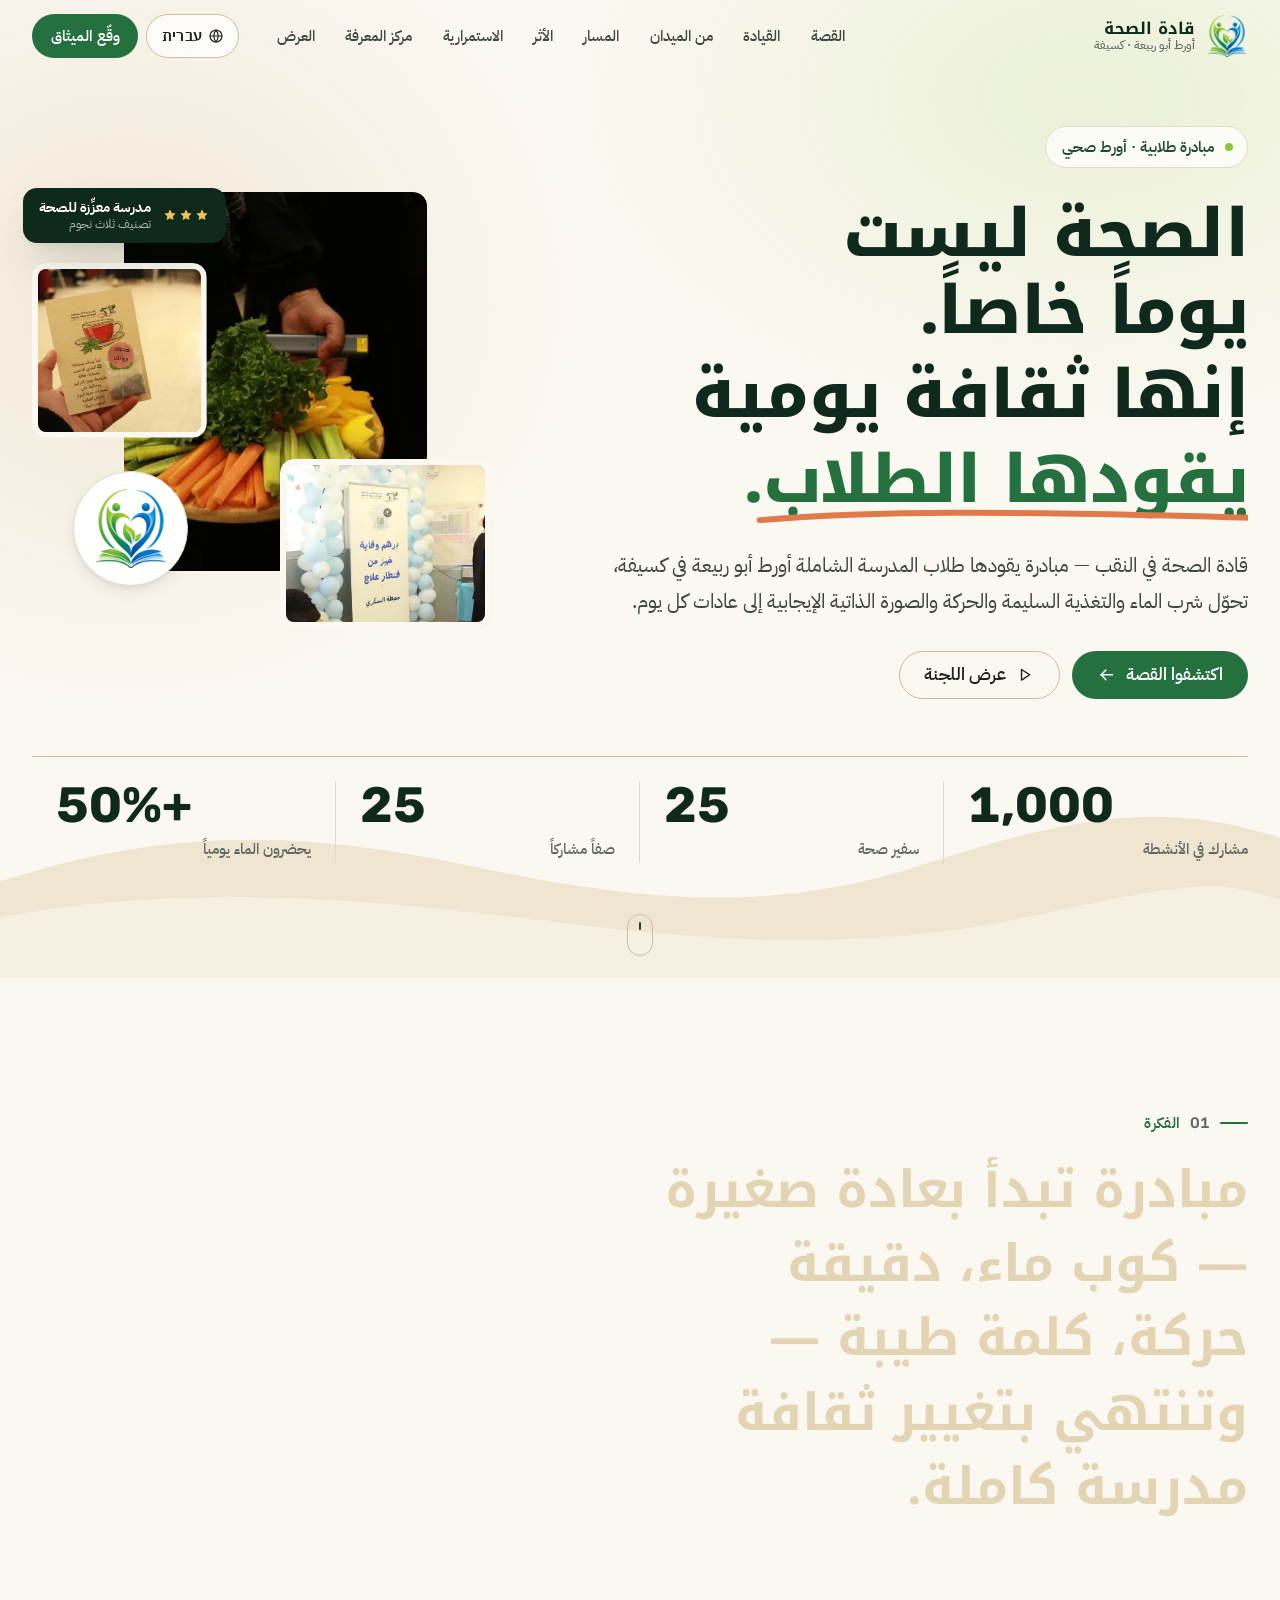
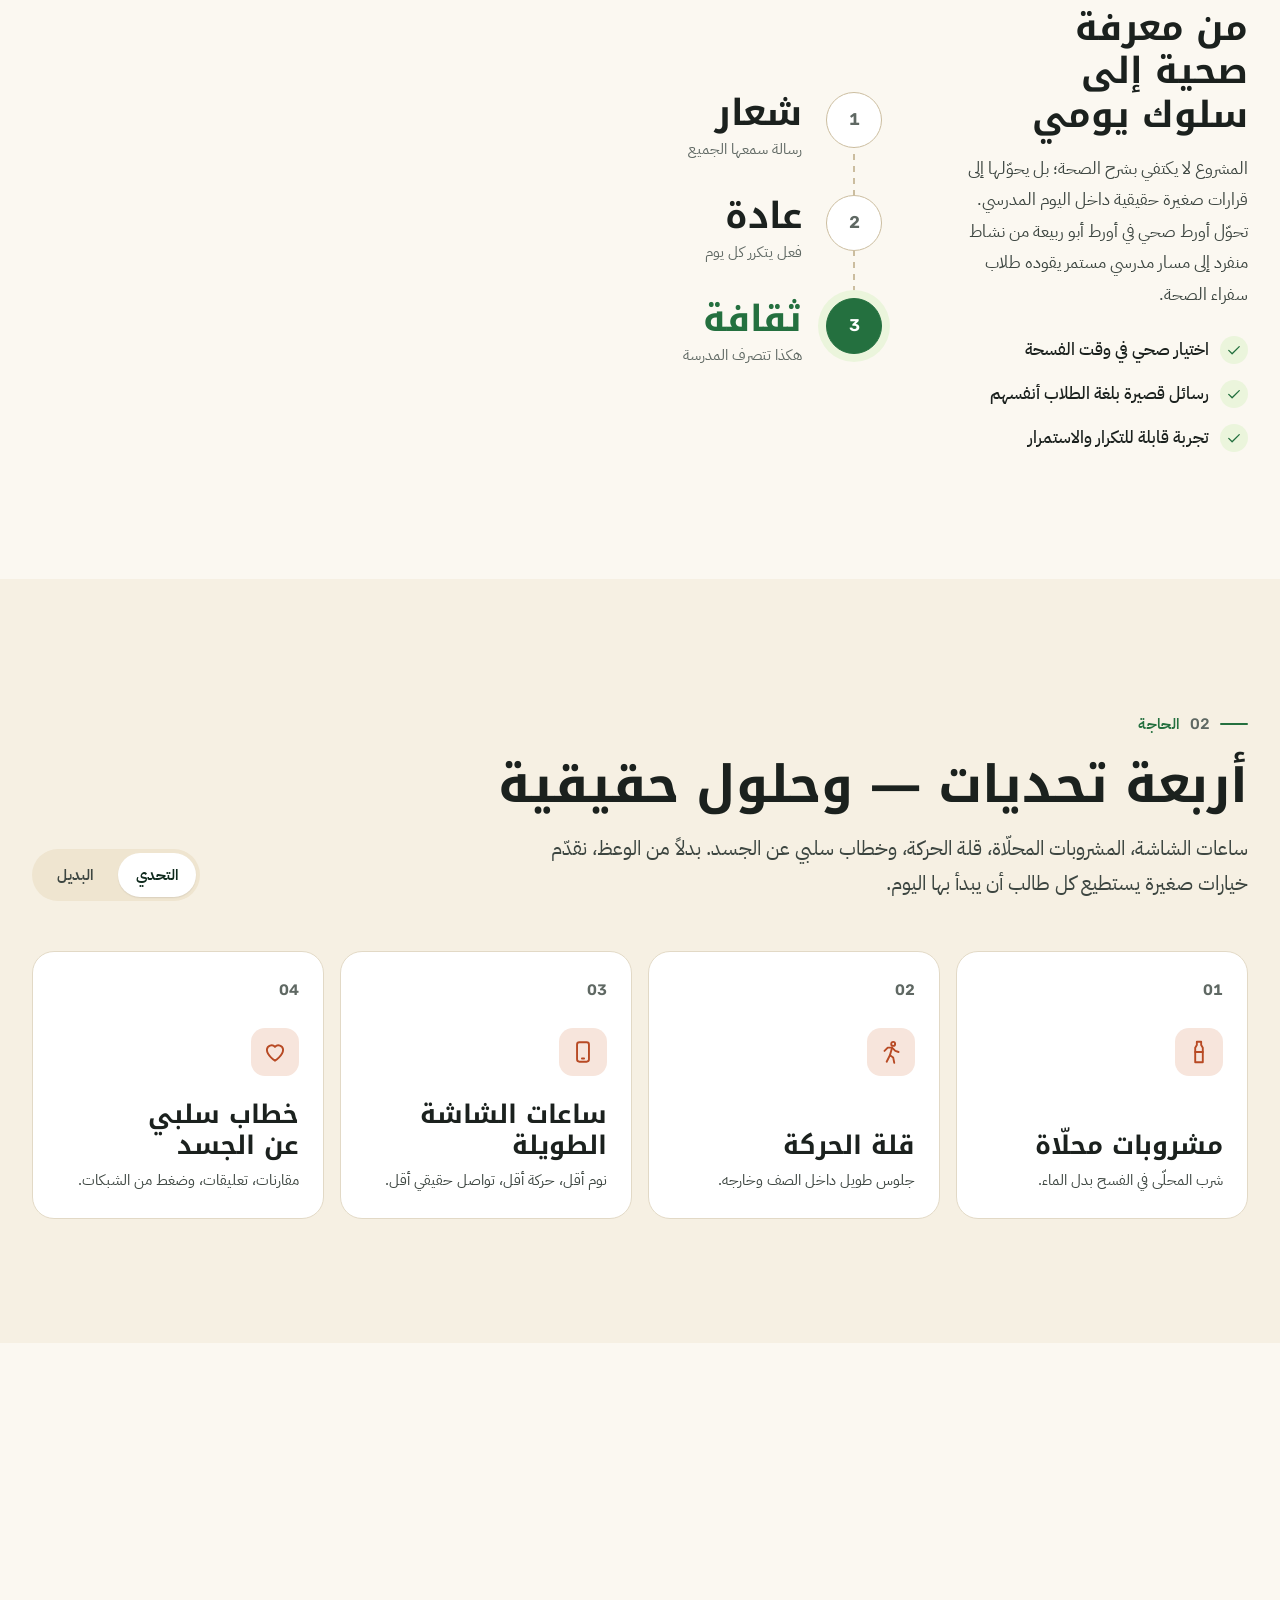
==== commit d4b51946: "Fix certificate wording in deck, remove stray letter before teacher name, accurate pledge privacy te" ====
--- a/index.html
+++ b/index.html
@@ -384,7 +384,6 @@
         </div>
 
         <div class="mentor reveal">
-          <span class="mentor__avatar" aria-hidden="true">ن</span>
           <p>
             <strong data-he="ליווי חינוכי: המורה נור גמל">المرافقة التربوية: المعلمة نور جمل</strong>
             <span data-he="המורה מלווה, התלמידים מובילים.">المعلمة ترافق، والطلاب يقودون.</span>
--- a/assets/css/home.css
+++ b/assets/css/home.css
@@ -469,7 +469,7 @@
   display: inline-flex;
   align-items: center;
   gap: var(--sp-4);
-  padding: .8rem 1.4rem .8rem .8rem;
+  padding: .8rem 1.4rem;
   border-radius: var(--r-pill);
   background: rgba(255,255,255,.06);
   border: 1px solid rgba(255,255,255,.1);
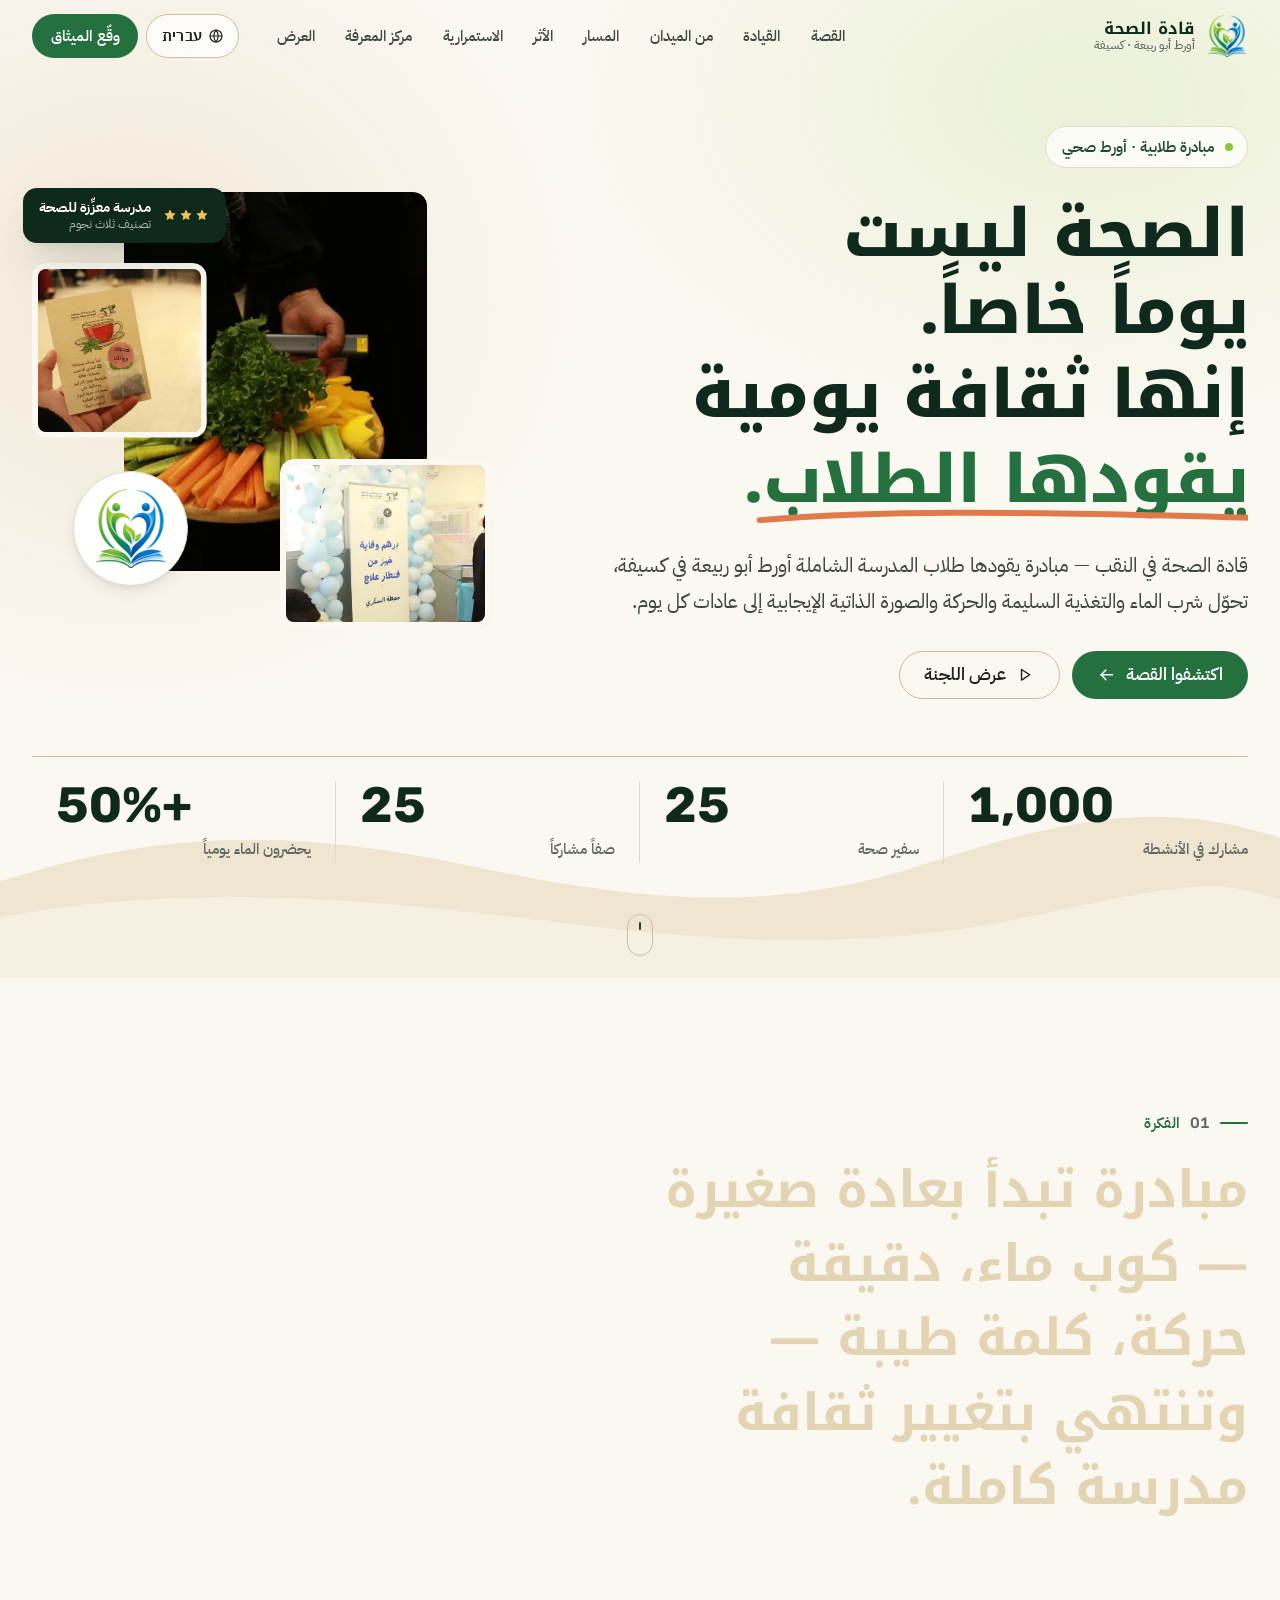
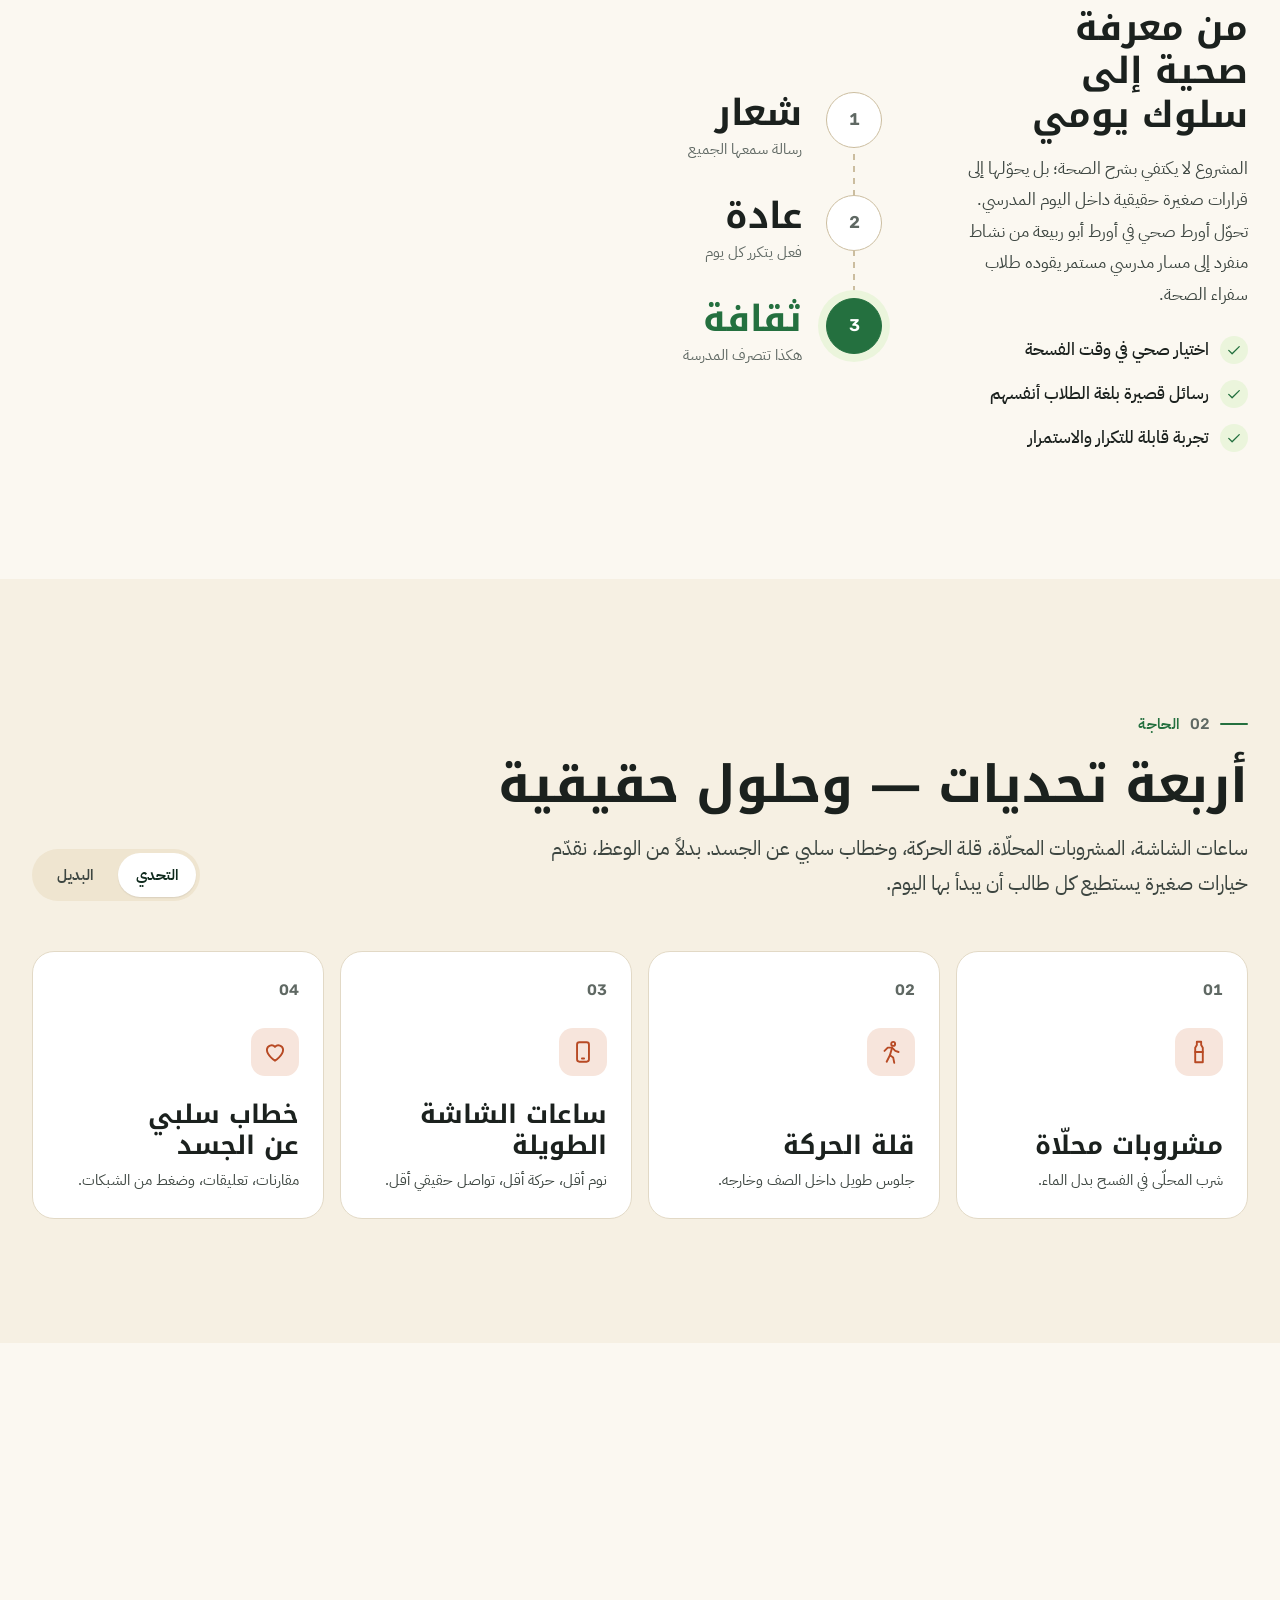
==== commit 5aef324e: "Footer link to the original site archive (SehaNoor-Archive); confirm teacher name in facts registry " ====
--- a/index.html
+++ b/index.html
@@ -884,6 +884,15 @@
         <span>© <span class="num" data-year>2026</span> <span data-he="בית הספר המקיף אורט אבו רביעה – כסיפה">المدرسة الشاملة أورط أبو ربيعة – كسيفة</span></span>
         <span data-he="מיזם «מנהיגי בריאות בנגב» במסגרת אורט בריא">مشروع «قادة الصحة في النقب» في إطار أورط صحي</span>
       </div>
+      <a class="footer-archive" href="https://aamergamal318-source.github.io/SehaNoor-Archive/" target="_blank" rel="noopener noreferrer">
+        <svg class="icon" aria-hidden="true"><use href="assets/img/icons.svg#clock"/></svg>
+        <span class="footer-archive__text">
+          <strong data-he="לצפייה בגרסה הקודמת של האתר">تصفح النسخة السابقة من الموقع</strong>
+          <span data-he="ניתן לחזור ולעיין בעיצוב הקודם של האתר.">يمكنك العودة للاطلاع على التصميم السابق للموقع.</span>
+        </span>
+        <svg class="icon footer-archive__ext" aria-hidden="true"><use href="assets/img/icons.svg#external"/></svg>
+        <span class="visually-hidden" data-he="(נפתח בלשונית חדשה)">(يفتح في نافذة جديدة)</span>
+      </a>
     </div>
   </footer>
 
--- a/assets/css/base.css
+++ b/assets/css/base.css
@@ -497,6 +497,26 @@
   font-size: var(--fs-xs);
   color: rgba(238, 242, 236, .55);
 }
+.footer-archive {
+  display: flex;
+  align-items: center;
+  gap: var(--sp-3);
+  width: fit-content;
+  max-width: 100%;
+  margin-top: var(--sp-5);
+  padding: .7rem 1rem;
+  border: 1px solid rgba(255,255,255,.12);
+  border-radius: var(--r-md);
+  font-size: var(--fs-xs);
+  color: rgba(238, 242, 236, .6);
+  transition: border-color .2s, background-color .2s, color .2s;
+}
+.site-footer a.footer-archive:hover,
+.site-footer a.footer-archive:focus-visible { color: #fff; border-color: var(--leaf-400); background: rgba(255,255,255,.04); }
+.footer-archive > .icon { flex: none; color: var(--leaf-400); }
+.footer-archive__text { display: grid; gap: .15rem; }
+.footer-archive__text strong { font-size: var(--fs-sm); font-weight: 600; color: rgba(238, 242, 236, .88); }
+.footer-archive__ext { flex: none; width: .9em; height: .9em; opacity: .7; }
 .footer-dune {
   position: absolute;
   inset-inline: 0;
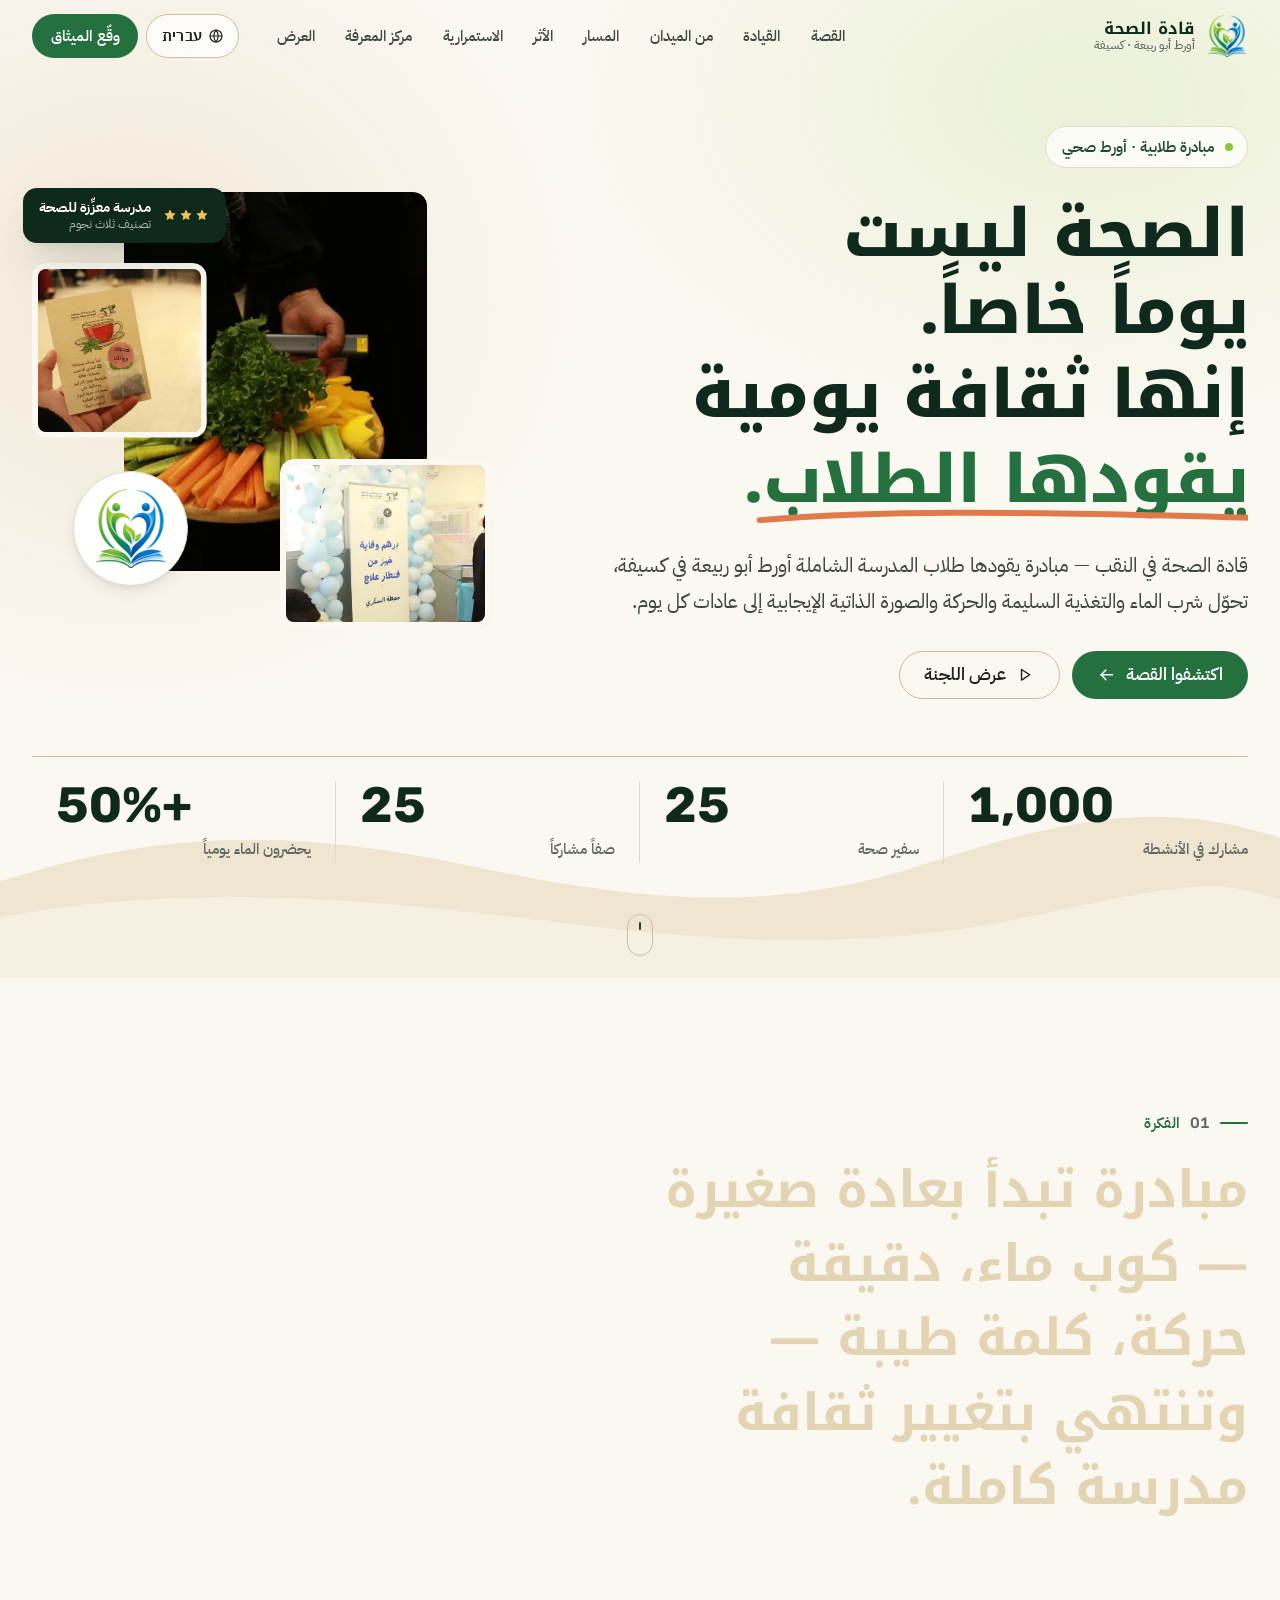
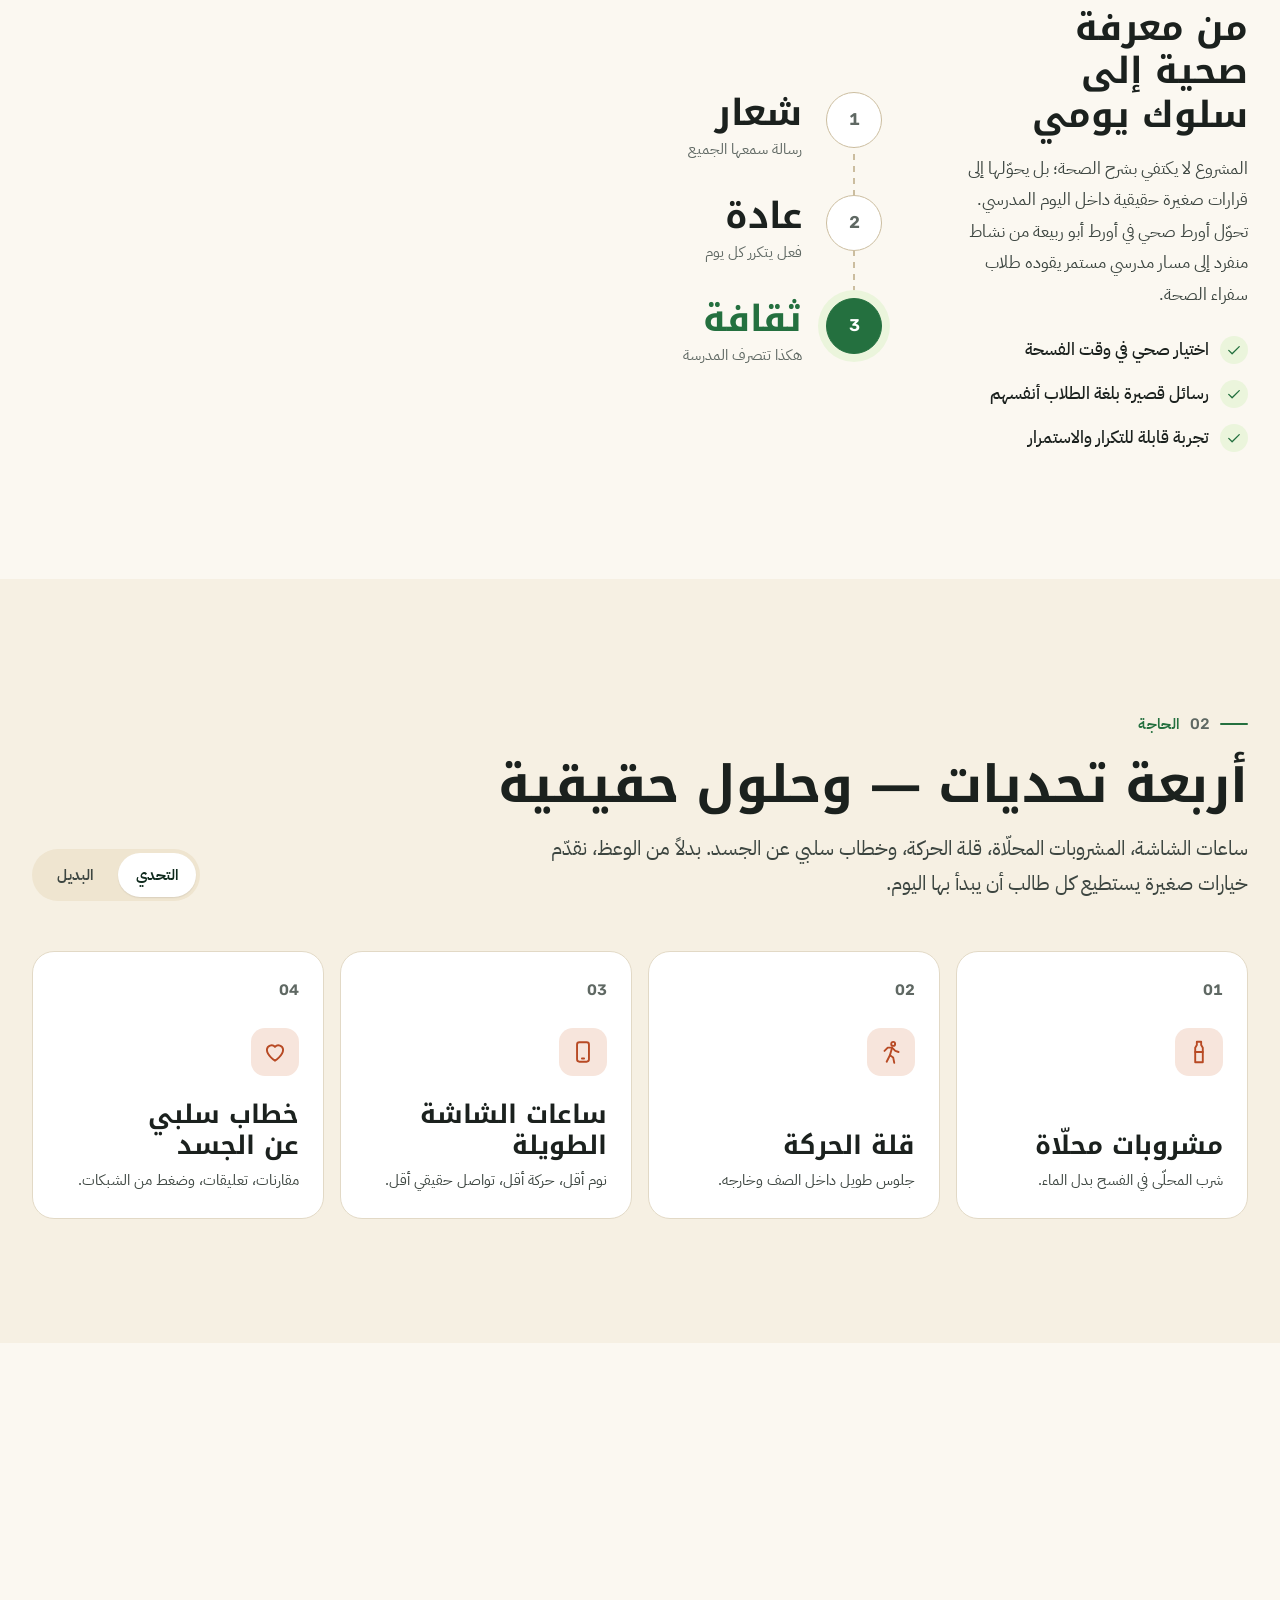
==== commit eb00a89d: "Timeline: sourced health day (published 13.2.2025) and תשפ"ו recognition certificate; facts registry" ====
--- a/index.html
+++ b/index.html
@@ -600,7 +600,7 @@
         <div class="section-head">
           <p class="eyebrow"><span class="eyebrow__index num">06</span> <span data-he="ציר הזמן">المسار الزمني</span></p>
           <h2 id="tlTitle" data-he="מה קרה, ומתי">ما الذي حدث، ومتى</h2>
-          <p class="lede" data-he="רק אירועים שיש להם מקור: התעודה עצמה, קובצי התמונות, יומן האתר ויומן החתימות.">فقط أحداث لها مصدر: الشهادة نفسها، ملفات الصور، سجل الموقع، وسجل التوقيعات.</p>
+          <p class="lede" data-he="רק אירועים שיש להם מקור: התעודות עצמן, פרסומי בית הספר, קובצי התמונות, יומן האתר ויומן החתימות.">فقط أحداث لها مصدر: الشهادات نفسها، منشورات المدرسة، ملفات الصور، سجل الموقع، وسجل التوقيعات.</p>
         </div>
 
         <ol class="tl" role="list">
@@ -613,6 +613,14 @@
             </div>
           </li>
           <li class="tl__item reveal">
+            <span class="tl__when"><span class="num">13.2.2025</span></span>
+            <div class="tl__card">
+              <h3 data-he="יום בריאות בתיכון">يوم صحة في الثانوية</h3>
+              <p data-he="תחנות בנושא אורח חיים בריא: כושר גופני, בריאות נפשית, תזונה נכונה, מניעת מחלות ותחרויות. היום הסתיים בדיבייט הסברתי שהציגו התלמידים ובהרצאה של רופאה על מניעת סוכרת.">محطات حول نمط الحياة الصحي: اللياقة البدنية، الصحة النفسية، التغذية السليمة، الوقاية من الأمراض، ومسابقات. واختُتم اليوم بمناظرة توعوية قدّمها الطلاب ومحاضرة لطبيبة عن الوقاية من السكري.</p>
+              <a class="tl__src" href="https://www.facebook.com/permalink.php?story_fbid=pfbid067ba9ZjXwDcoPiB1zK7VziWmMEtw2bS2BytCh2GhwWYF1Ny4ng5zSXThfPNbTLYRl&amp;id=100078549700490" target="_blank" rel="noopener noreferrer"><svg class="icon" aria-hidden="true"><use href="assets/img/icons.svg#external"/></svg><span data-he="מקור: פרסום בית הספר (תאריך הפרסום)">المصدر: منشور المدرسة (تاريخ النشر)</span></a>
+            </div>
+          </li>
+          <li class="tl__item reveal">
             <span class="tl__when"><span class="num">2025–2026</span></span>
             <div class="tl__card">
               <h3 data-he="הצטרפות לתחרות אורט בריא">الانضمام إلى مسابقة أورط صحي</h3>
@@ -658,6 +666,14 @@
               <h3 data-he="מצגת לוועדה">عرض اللجنة</h3>
               <p data-he="מצגת דו-לשונית עם נתוני ההשפעה של היוזמה.">عرض ثنائي اللغة مع أرقام أثر المبادرة.</p>
               <span class="tl__src"><svg class="icon" aria-hidden="true"><use href="assets/img/icons.svg#shield"/></svg><span data-he="מקור: יומן האתר">المصدر: سجل الموقع</span></span>
+            </div>
+          </li>
+          <li class="tl__item tl__item--major reveal">
+            <span class="tl__when" lang="he">תשפ"ו · <span class="num">2025–2026</span></span>
+            <div class="tl__card">
+              <h3 data-he="הכרה מחודשת: בית ספר מקדם בריאות">اعتراف جديد: مدرسة معزِّزة للصحة</h3>
+              <p data-he="תעודת הכרה כבית ספר מקדם בריאות לשנת הלימודים תשפ&quot;ו, מטעם משרד החינוך ומשרד הבריאות. בית הספר פרסם אותה ב-24 באוגוסט 2026.">شهادة اعتراف بالمدرسة كمدرسة معزِّزة للصحة للسنة الدراسية תשפ"ו، صادرة عن وزارتي التربية والصحة. نشرتها المدرسة في 24 آب 2026.</p>
+              <a class="tl__src" href="https://www.facebook.com/photo/?fbid=1079651737996473" target="_blank" rel="noopener noreferrer"><svg class="icon" aria-hidden="true"><use href="assets/img/icons.svg#external"/></svg><span data-he="מקור: התעודה, בפרסום בית הספר">المصدر: الشهادة في منشور المدرسة</span></a>
             </div>
           </li>
           <li class="tl__item tl__item--next reveal">
--- a/assets/css/home.css
+++ b/assets/css/home.css
@@ -599,6 +599,8 @@
 .tl__card p { color: var(--text-2); font-size: var(--fs-sm); line-height: 1.7; }
 .tl__src { display: inline-flex; align-items: center; gap: .35rem; margin-top: .2rem; padding: .15rem .6rem; border-radius: var(--r-pill); background: var(--sand-50); font-size: var(--fs-xs); font-weight: 600; color: var(--sand-600); }
 .tl__src .icon { width: 14px; height: 14px; }
+a.tl__src { text-decoration: none; transition: background-color .2s, color .2s; }
+a.tl__src:hover, a.tl__src:focus-visible { background: var(--leaf-200); color: var(--forest-900); }
 @media (max-width: 640px) {
   .tl::before { inset-inline-start: 11px; }
   .tl__item { grid-template-columns: 24px 1fr; row-gap: .3rem; }
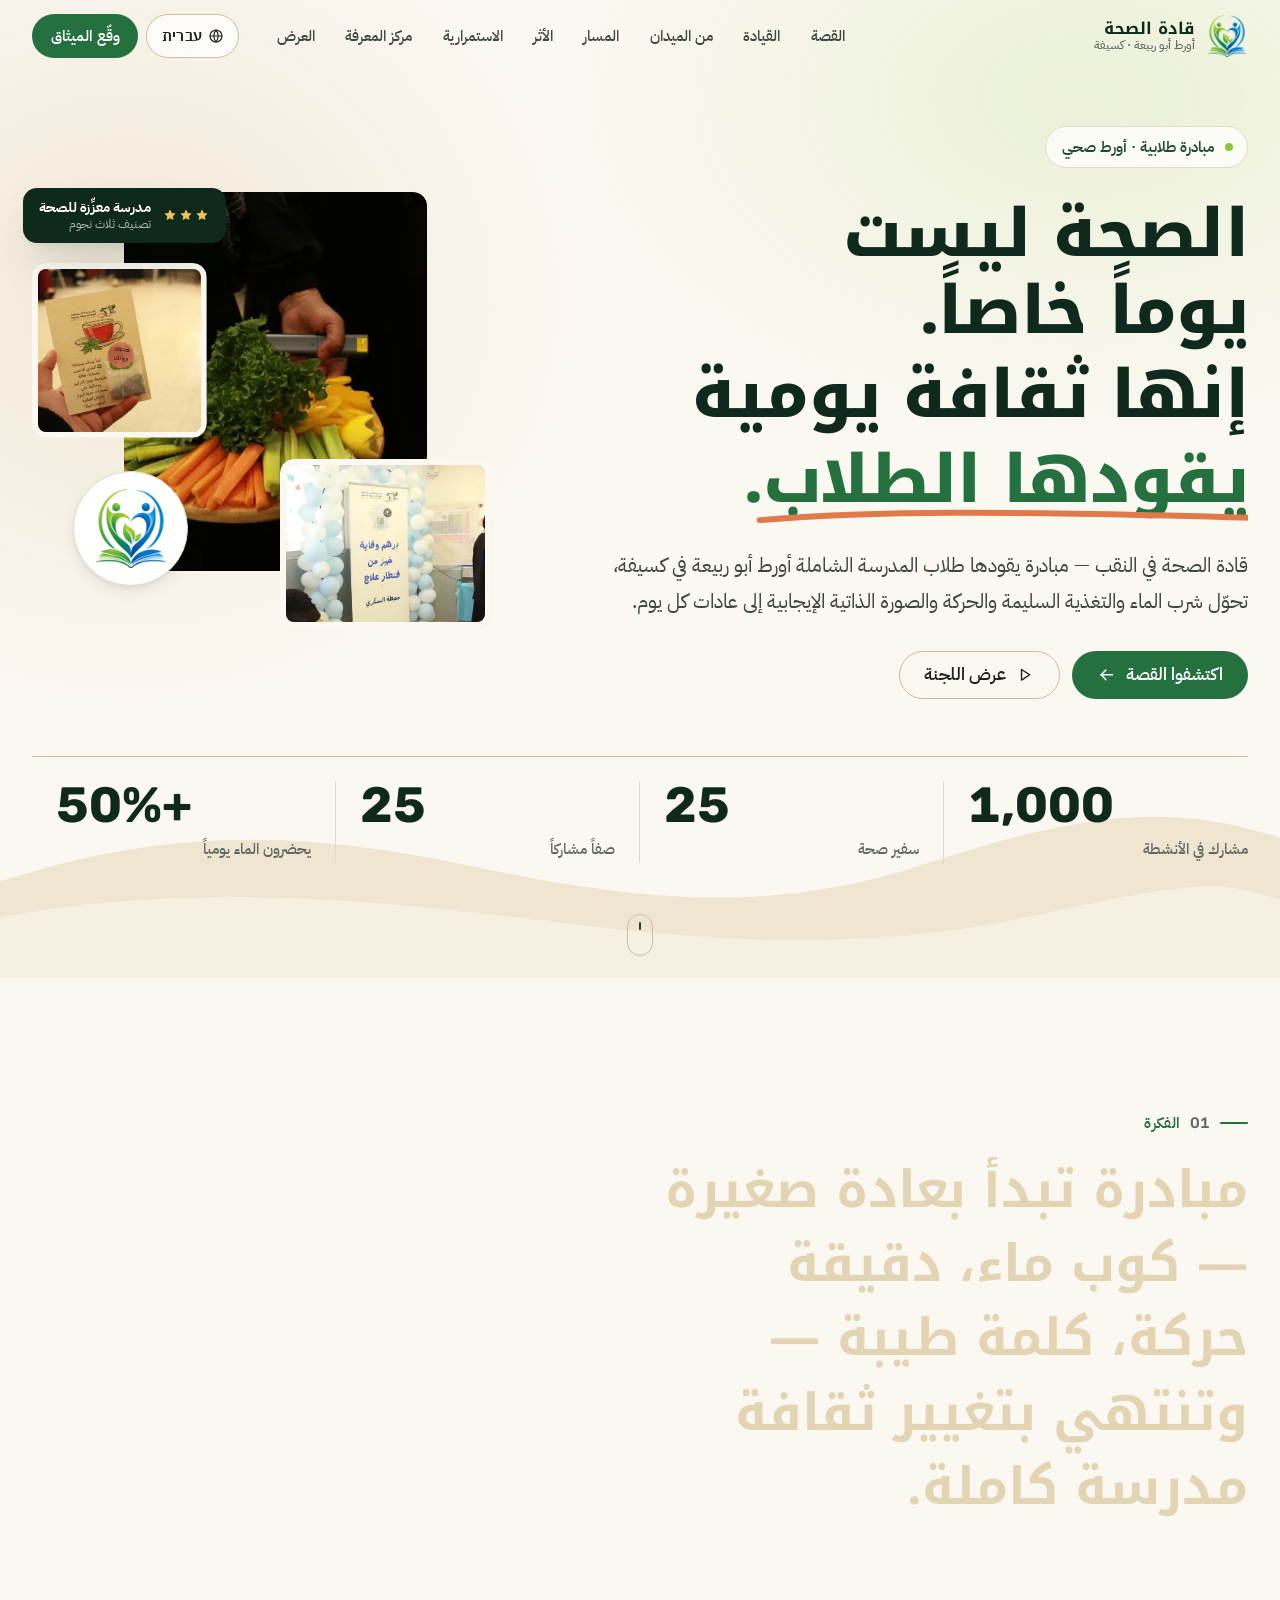
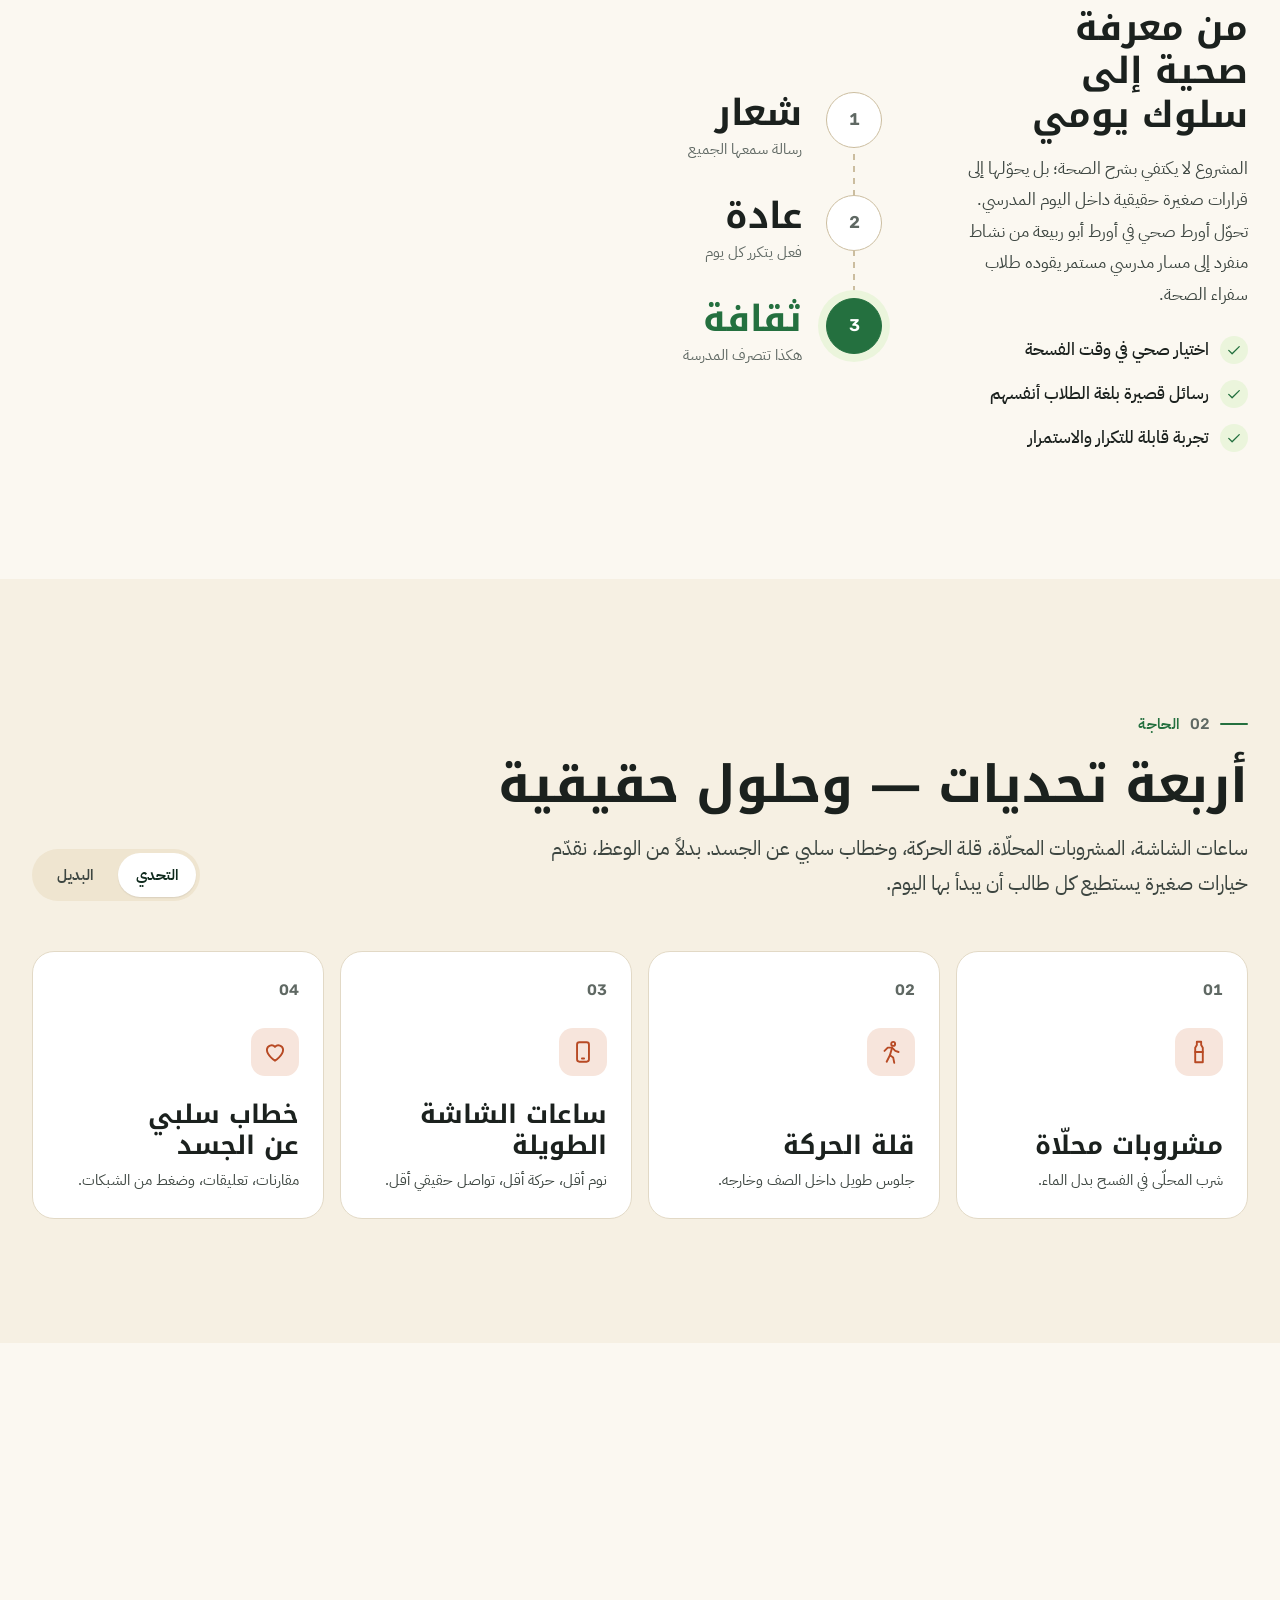
==== commit 50163869: "Content: תשפ"ו recognition certificate as a separate achievement (home, deck, summary); timeline dat" ====
--- a/index.html
+++ b/index.html
@@ -613,10 +613,10 @@
             </div>
           </li>
           <li class="tl__item reveal">
-            <span class="tl__when"><span class="num">13.2.2025</span></span>
+            <span class="tl__when"><span class="num">13.2.2025</span><small class="tl__kind" data-he="תאריך הפרסום">تاريخ النشر</small></span>
             <div class="tl__card">
               <h3 data-he="יום בריאות בתיכון">يوم صحة في الثانوية</h3>
-              <p data-he="תחנות בנושא אורח חיים בריא: כושר גופני, בריאות נפשית, תזונה נכונה, מניעת מחלות ותחרויות. היום הסתיים בדיבייט הסברתי שהציגו התלמידים ובהרצאה של רופאה על מניעת סוכרת.">محطات حول نمط الحياة الصحي: اللياقة البدنية، الصحة النفسية، التغذية السليمة، الوقاية من الأمراض، ومسابقات. واختُتم اليوم بمناظرة توعوية قدّمها الطلاب ومحاضرة لطبيبة عن الوقاية من السكري.</p>
+              <p data-he="בית הספר פרסם יום בריאות עם תחנות בנושא אורח חיים בריא: כושר גופני, בריאות נפשית, תזונה נכונה, מניעת מחלות ותחרויות. היום הסתיים בדיבייט הסברתי שהציגו התלמידים ובהרצאה של רופאה על מניעת סוכרת. הפרסום אינו מציין את תאריך היום עצמו.">نشرت المدرسة عن يوم صحة بمحطات حول نمط الحياة الصحي: اللياقة البدنية، الصحة النفسية، التغذية السليمة، الوقاية من الأمراض، ومسابقات. واختُتم اليوم بمناظرة توعوية قدّمها الطلاب ومحاضرة لطبيبة عن الوقاية من السكري. لا يذكر المنشور تاريخ إقامة اليوم نفسه.</p>
               <a class="tl__src" href="https://www.facebook.com/permalink.php?story_fbid=pfbid067ba9ZjXwDcoPiB1zK7VziWmMEtw2bS2BytCh2GhwWYF1Ny4ng5zSXThfPNbTLYRl&amp;id=100078549700490" target="_blank" rel="noopener noreferrer"><svg class="icon" aria-hidden="true"><use href="assets/img/icons.svg#external"/></svg><span data-he="מקור: פרסום בית הספר (תאריך הפרסום)">المصدر: منشور المدرسة (تاريخ النشر)</span></a>
             </div>
           </li>
@@ -629,10 +629,10 @@
             </div>
           </li>
           <li class="tl__item tl__item--major reveal">
-            <span class="tl__when" data-he="מאי 2026">أيار 2026</span>
+            <span class="tl__when"><span class="num">11.5.2026</span><small class="tl__kind" data-he="קבלת התמונות">وصول الصور</small></span>
             <div class="tl__card">
               <h3 data-he="יום הבריאות הבית ספרי">يوم الصحة المدرسي</h3>
-              <p data-he="תחנות תזונה, סוכרת, תה ירוק ותנועה — מתועדות בתמונות שהתקבלו ב-11 במאי 2026.">محطات التغذية والسكري والشاي الأخضر والحركة — موثّقة بصور وصلت في 11 أيار 2026.</p>
+              <p data-he="תמונות של תחנות התזונה, הסוכרת, התה הירוק והתנועה התקבלו ב-11 במאי 2026. תאריך קיום היום עצמו עדיין לא מתועד.">صور محطات التغذية والسكري والشاي الأخضر والحركة وصلت في 11 أيار 2026. تاريخ إقامة اليوم نفسه غير موثّق بعد.</p>
               <span class="tl__src"><svg class="icon" aria-hidden="true"><use href="assets/img/icons.svg#camera"/></svg><span data-he="מקור: קובצי התמונות">المصدر: ملفات الصور</span></span>
             </div>
           </li>
@@ -669,7 +669,7 @@
             </div>
           </li>
           <li class="tl__item tl__item--major reveal">
-            <span class="tl__when" lang="he">תשפ"ו · <span class="num">2025–2026</span></span>
+            <span class="tl__when"><span lang="he">תשפ"ו · </span><span class="num">2025–2026</span><small class="tl__kind" data-he="שנת התעודה">سنة الشهادة</small></span>
             <div class="tl__card">
               <h3 data-he="הכרה מחודשת: בית ספר מקדם בריאות">اعتراف جديد: مدرسة معزِّزة للصحة</h3>
               <p data-he="תעודת הכרה כבית ספר מקדם בריאות לשנת הלימודים תשפ&quot;ו, מטעם משרד החינוך ומשרד הבריאות. בית הספר פרסם אותה ב-24 באוגוסט 2026.">شهادة اعتراف بالمدرسة كمدرسة معزِّزة للصحة للسنة الدراسية תשפ"ו، صادرة عن وزارتي التربية والصحة. نشرتها المدرسة في 24 آب 2026.</p>
@@ -764,9 +764,24 @@
             <span class="cert__stars" aria-hidden="true">
               <svg class="icon"><use href="assets/img/icons.svg#star-fill"/></svg><svg class="icon"><use href="assets/img/icons.svg#star-fill"/></svg><svg class="icon"><use href="assets/img/icons.svg#star-fill"/></svg>
             </span>
-            <p class="cert__kicker" data-he="הכרה רשמית">اعتراف رسمي</p>
+            <p class="cert__kicker" data-he-html="הכרה רשמית · תשפ&quot;א <span class=&quot;num&quot;>(⁦2020–⁠2021⁩)</span>">اعتراف رسمي · <span lang="he">תשפ"א</span> <span class="num">(⁦2020–⁠2021⁩)</span></p>
             <h3 data-he="בית ספר מקדם בריאות — שלושה כוכבים">مدرسة معزِّزة للصحة — ثلاث نجوم</h3>
-            <p data-he="תיכון אורט אבו רביעה קיבל דירוג שלושה כוכבים בתוכנית «בית ספר מקדם בריאות» לשנת הלימודים תשפ&quot;א. על התעודה מופיעים הסמלים של משרד החינוך ומשרד הבריאות. היוזמה של היום נבנתה על הבסיס הזה.">حصلت ثانوية أورط أبو ربيعة على تصنيف ثلاث نجوم في برنامج «مدرسة معزِّزة للصحة» للسنة الدراسية תשפ"א (2020–2021)، وتحمل الشهادة شعارَي وزارة التربية ووزارة الصحة. مبادرة اليوم بُنيت على هذا الأساس.</p>
+            <p data-he="תיכון אורט אבו רביעה קיבל דירוג שלושה כוכבים בתוכנית «בית ספר מקדם בריאות» לשנת הלימודים תשפ&quot;א. על התעודה מופיעים הסמלים של משרד החינוך ומשרד הבריאות. היוזמה של היום נבנתה על הבסיס הזה.">حصلت ثانوية أورط أبو ربيعة على تصنيف ثلاث نجوم في برنامج «مدرسة معزِّزة للصحة» للسنة الدراسية תשפ"א (⁦2020–⁠2021⁩)، وتحمل الشهادة شعارَي وزارة التربية ووزارة الصحة. مبادرة اليوم بُنيت على هذا الأساس.</p>
+          </figcaption>
+        </figure>
+
+        <figure class="cert cert--next reveal">
+          <button class="cert__img" type="button" data-lightbox-single
+                  data-full="assets/img/certificate-2026-1280.webp"
+                  aria-label="تكبير صورة شهادة الاعتراف תשפ&quot;ו" data-he-aria-label="הגדלת תמונת תעודת ההכרה תשפ&quot;ו">
+            <img src="assets/img/certificate-2026-640.webp" srcset="assets/img/certificate-2026-640.webp 640w, assets/img/certificate-2026-1280.webp 1280w" sizes="(max-width: 768px) 60vw, 280px" width="640" height="890" loading="lazy" decoding="async"
+                 alt="شهادة اعتراف بأورط أبو ربيعة كسيفة كمدرسة معزِّزة للصحة للسنة الدراسية תשפ&quot;ו"
+                 data-he-alt="תעודת הכרה לאורט אבו רביעה כסייפה כבית ספר מקדם בריאות לשנת הלימודים תשפ&quot;ו">
+          </button>
+          <figcaption class="cert__text">
+            <p class="cert__kicker" data-he-html="הכרה רשמית · תשפ&quot;ו <span class=&quot;num&quot;>(⁦2025–⁠2026⁩)</span>">اعتراف رسمي · <span lang="he">תשפ"ו</span> <span class="num">(⁦2025–⁠2026⁩)</span></p>
+            <h3 data-he="תעודת הכרה כבית ספר מקדם בריאות">شهادة اعتراف كمدرسة معزِّزة للصحة</h3>
+            <p data-he="תעודת הכרה לאורט אבו רביעה כסייפה כבית ספר מקדם בריאות לשנת הלימודים תשפ&quot;ו, תחת הכותרת «בוחרים בריא במערכת החינוך». על התעודה מופיעים הסמלים של משרד החינוך ומשרד הבריאות, והיא חתומה על ידי נציגות של שני המשרדים. זו הכרה נפרדת מדירוג הכוכבים של תשפ&quot;א.">شهادة اعتراف بأورط أبو ربيعة – كسيفة كمدرسة معزِّزة للصحة للسنة الدراسية תשפ"ו (⁦2025–⁠2026⁩)، تحت عنوان «בוחרים בריא במערכת החינוך». تحمل الشهادة شعارَي وزارة التربية ووزارة الصحة وتواقيع ممثلات عن الوزارتين. هذا اعتراف منفصل عن تصنيف النجوم لعام תשפ"א.</p>
           </figcaption>
         </figure>
       </div>
--- a/assets/css/home.css
+++ b/assets/css/home.css
@@ -599,6 +599,7 @@
 .tl__card p { color: var(--text-2); font-size: var(--fs-sm); line-height: 1.7; }
 .tl__src { display: inline-flex; align-items: center; gap: .35rem; margin-top: .2rem; padding: .15rem .6rem; border-radius: var(--r-pill); background: var(--sand-50); font-size: var(--fs-xs); font-weight: 600; color: var(--sand-600); }
 .tl__src .icon { width: 14px; height: 14px; }
+.tl__kind { display: block; margin-top: .15rem; font-family: var(--font-body); font-size: var(--fs-xs); font-weight: 600; color: var(--sand-600); }
 a.tl__src { text-decoration: none; transition: background-color .2s, color .2s; }
 a.tl__src:hover, a.tl__src:focus-visible { background: var(--leaf-200); color: var(--forest-900); }
 @media (max-width: 640px) {
@@ -713,6 +714,8 @@
 .cert__kicker { font-size: var(--fs-sm); font-weight: 600; color: var(--sand-600); }
 .cert h3 { color: var(--ink) !important; font-size: var(--fs-xl); margin-block: .3rem var(--sp-4); }
 .cert p:last-child { color: var(--ink-2); max-width: 60ch; }
+.cert--next { margin-top: var(--sp-5); }
+.cert--next .cert__img { transform: rotate(2deg); }
 @media (max-width: 900px) {
   .dash { grid-template-columns: repeat(2, 1fr); }
   .dash__card--hero { grid-column: span 2; }
